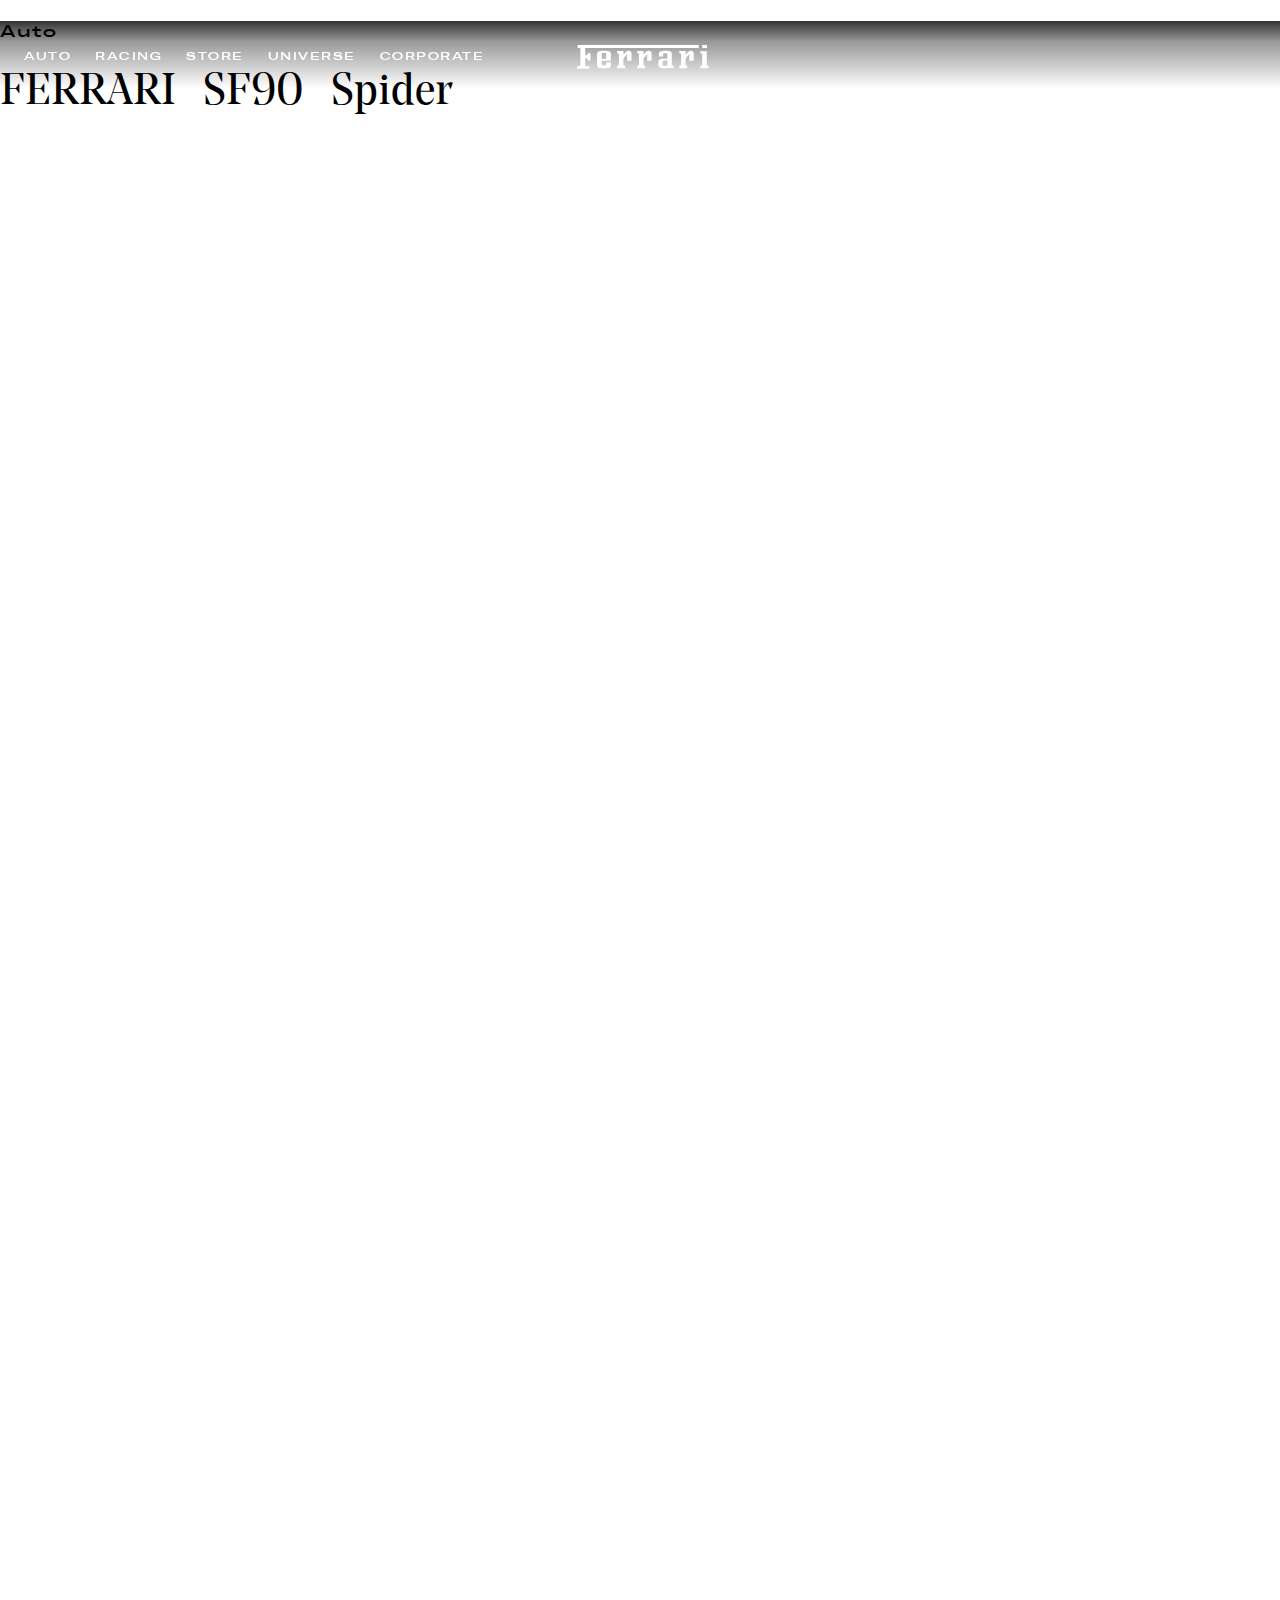
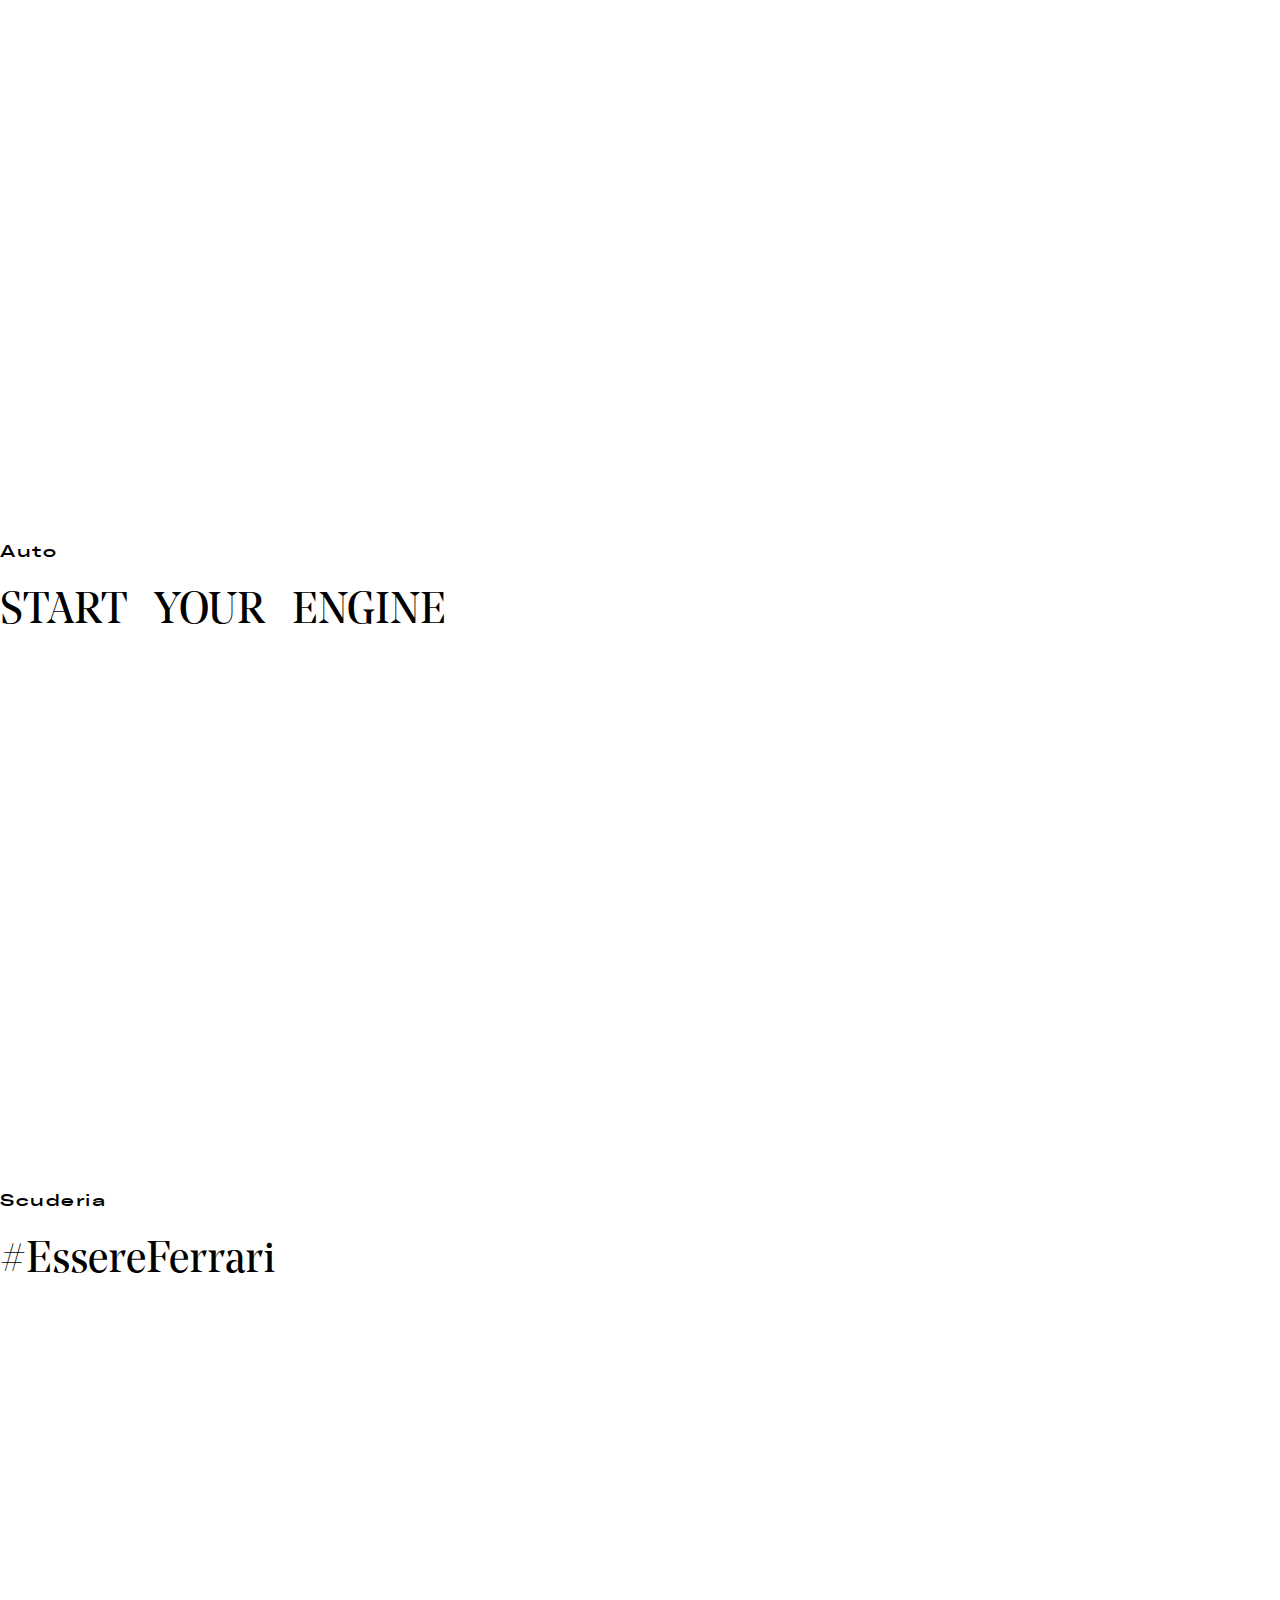
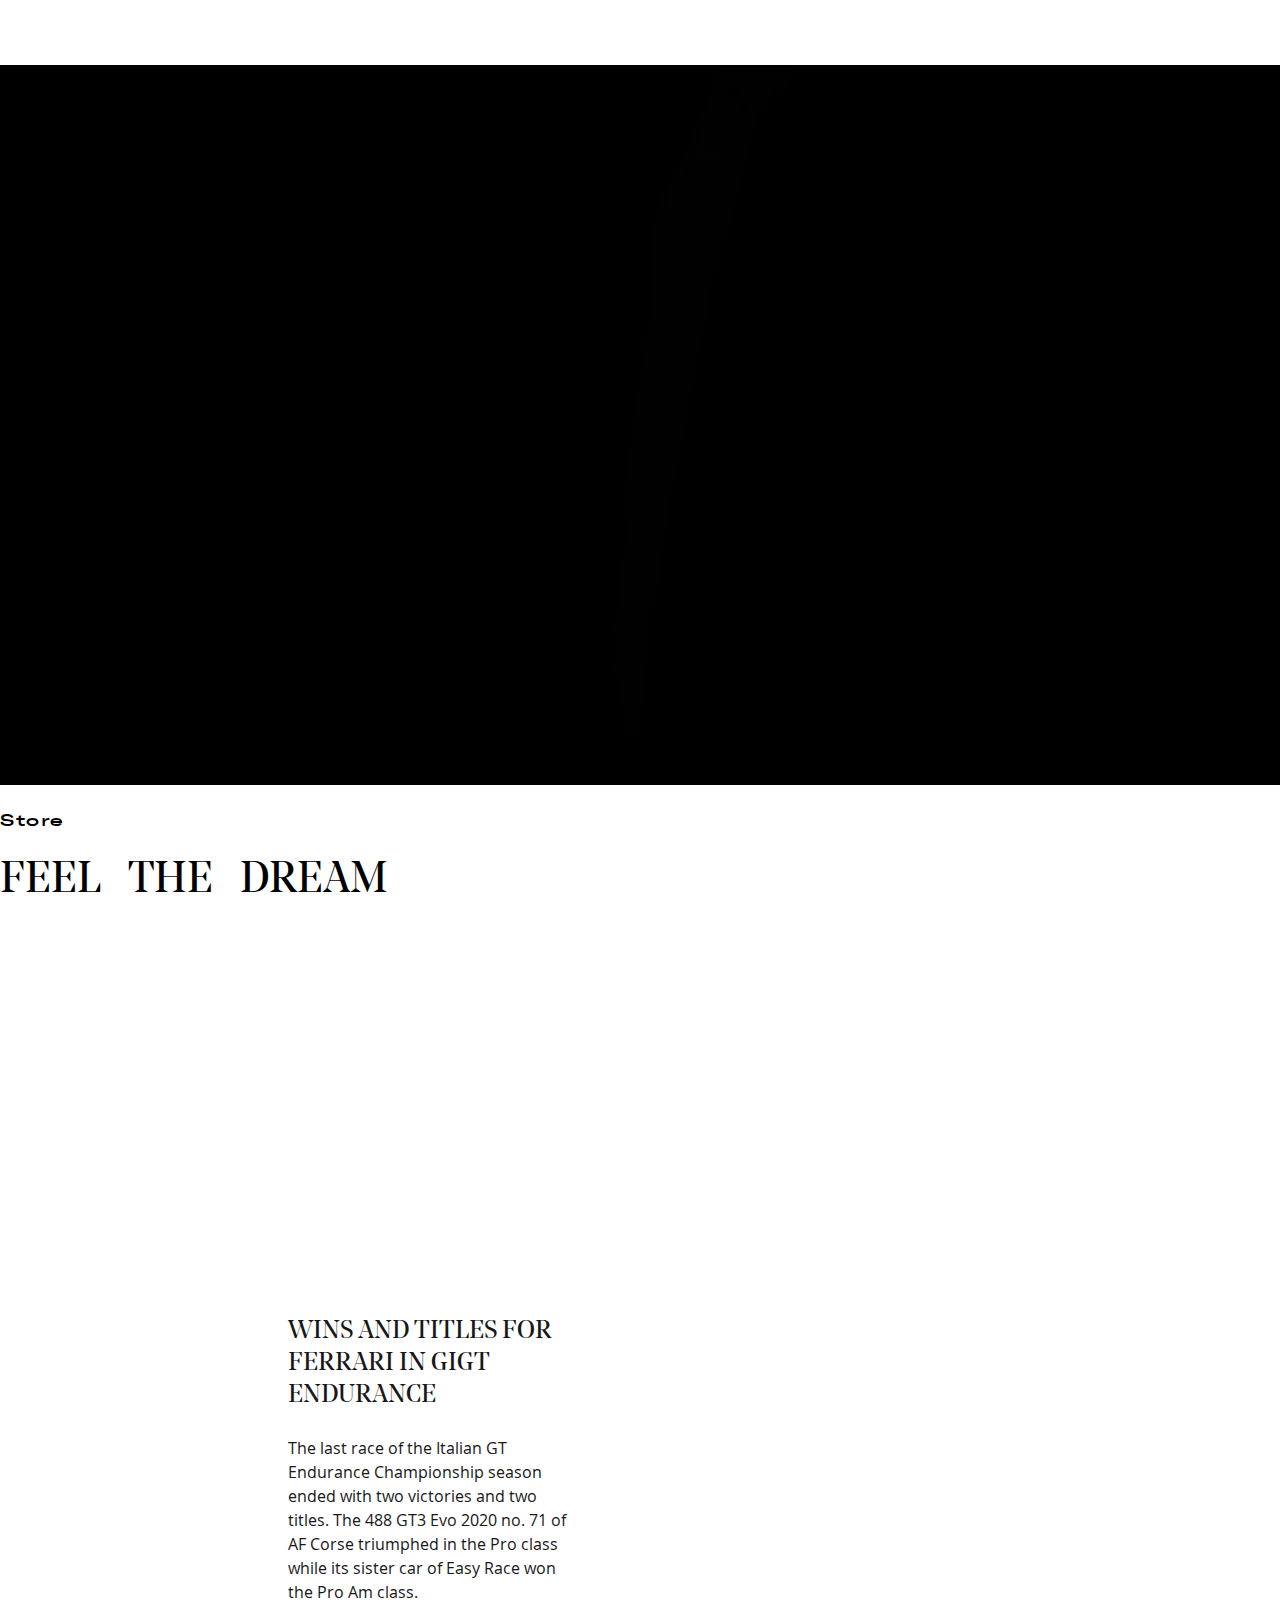
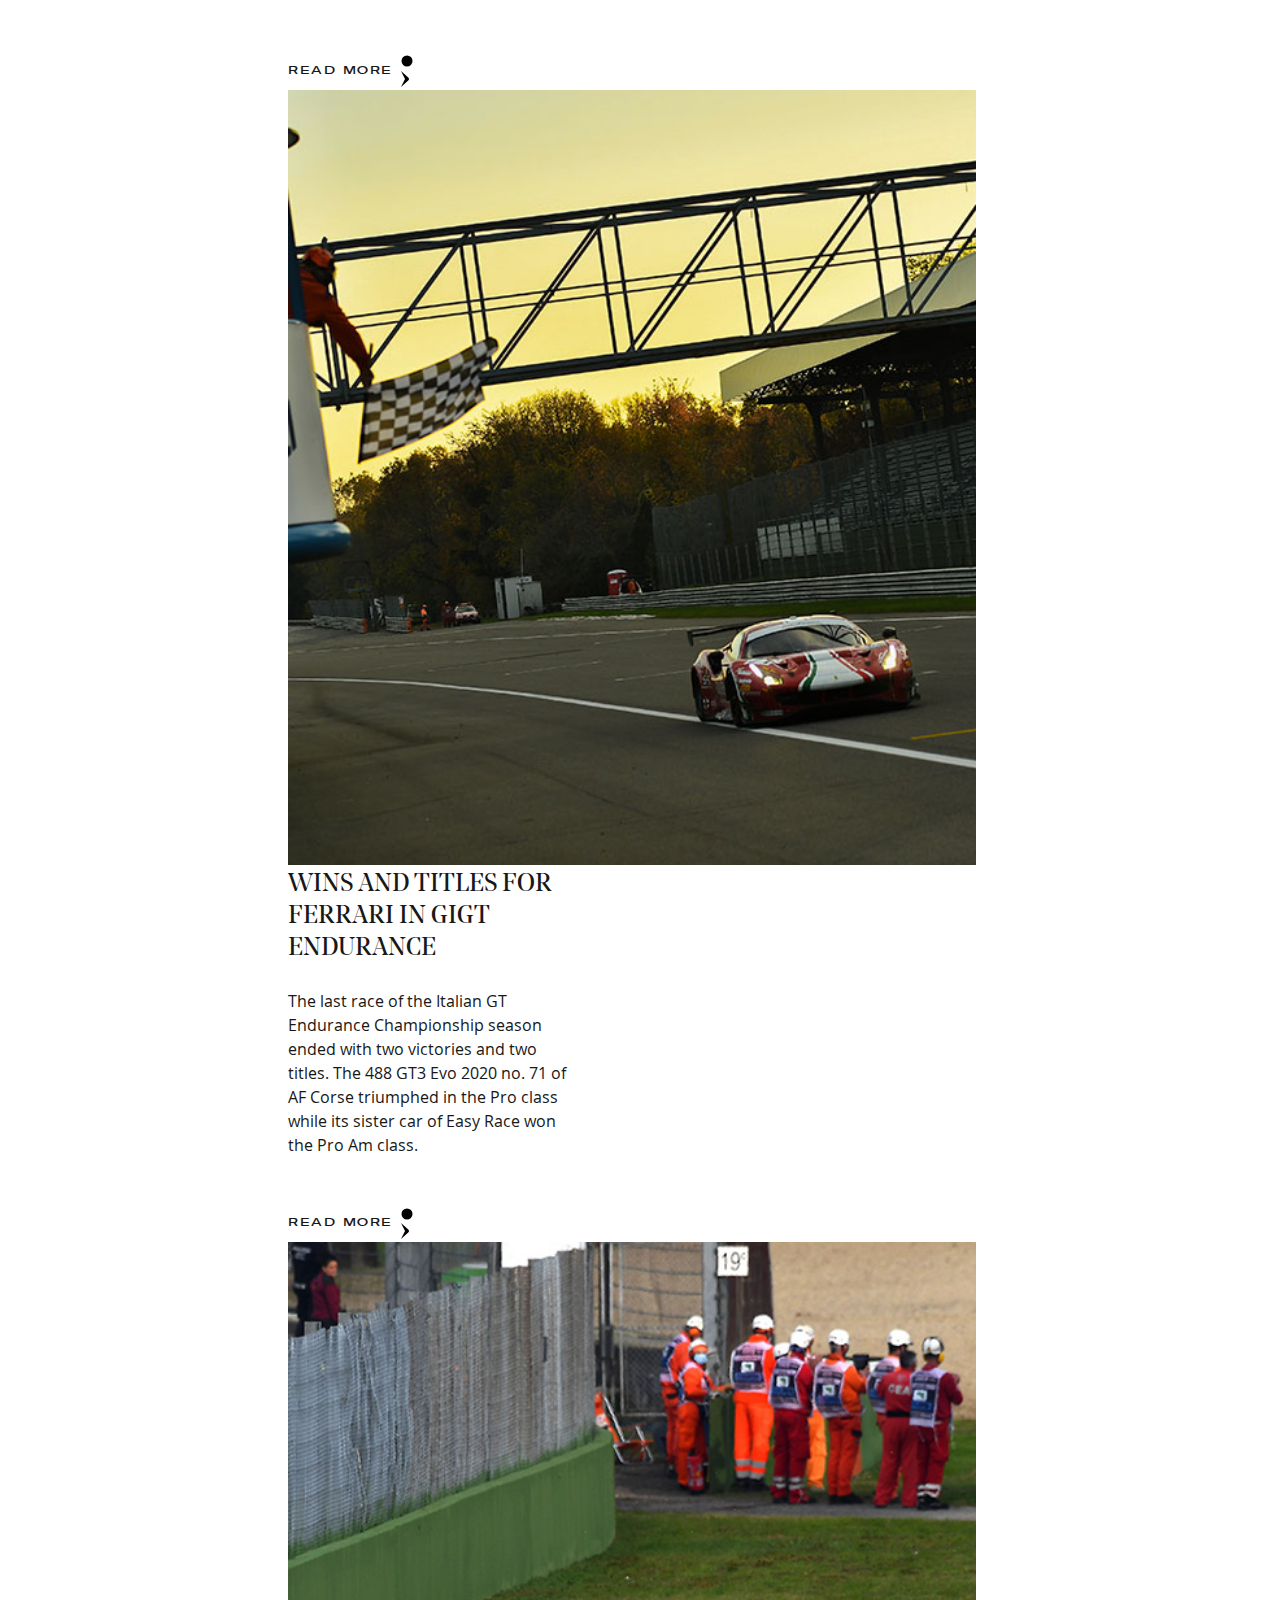
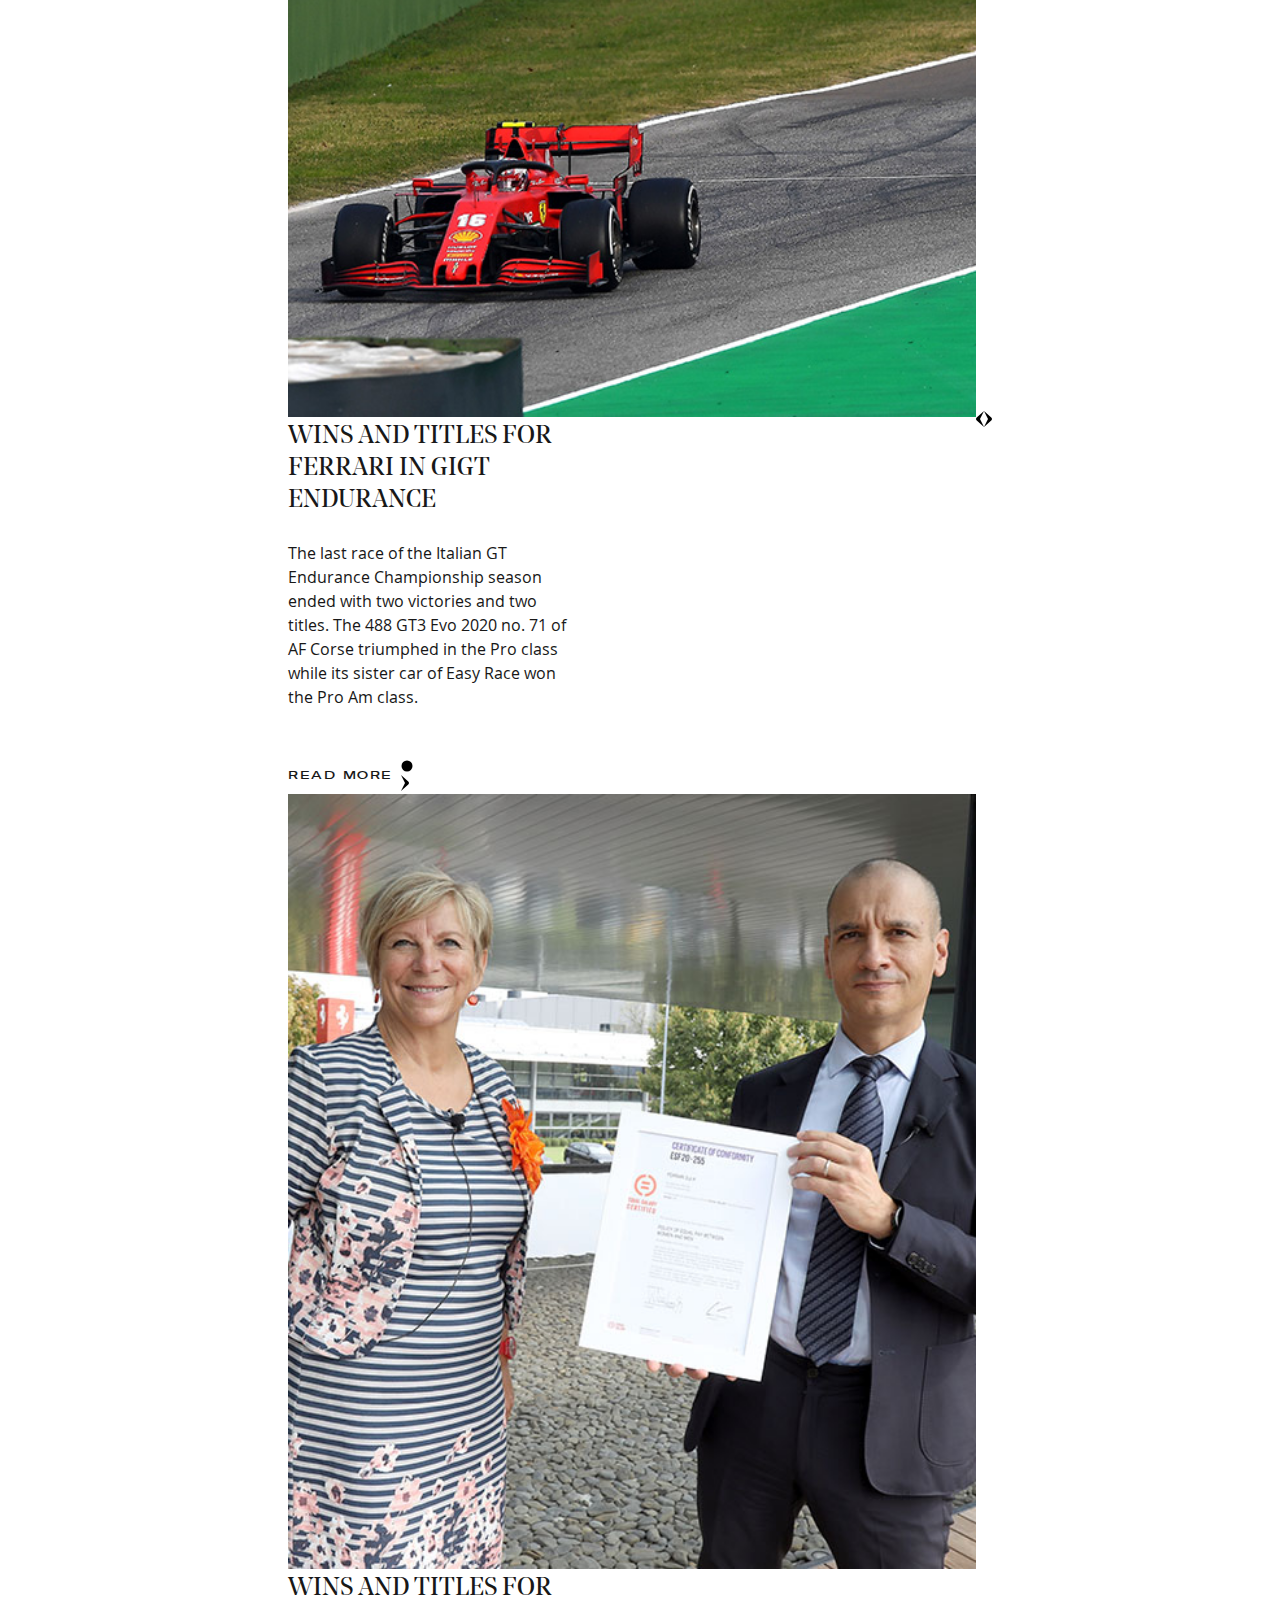
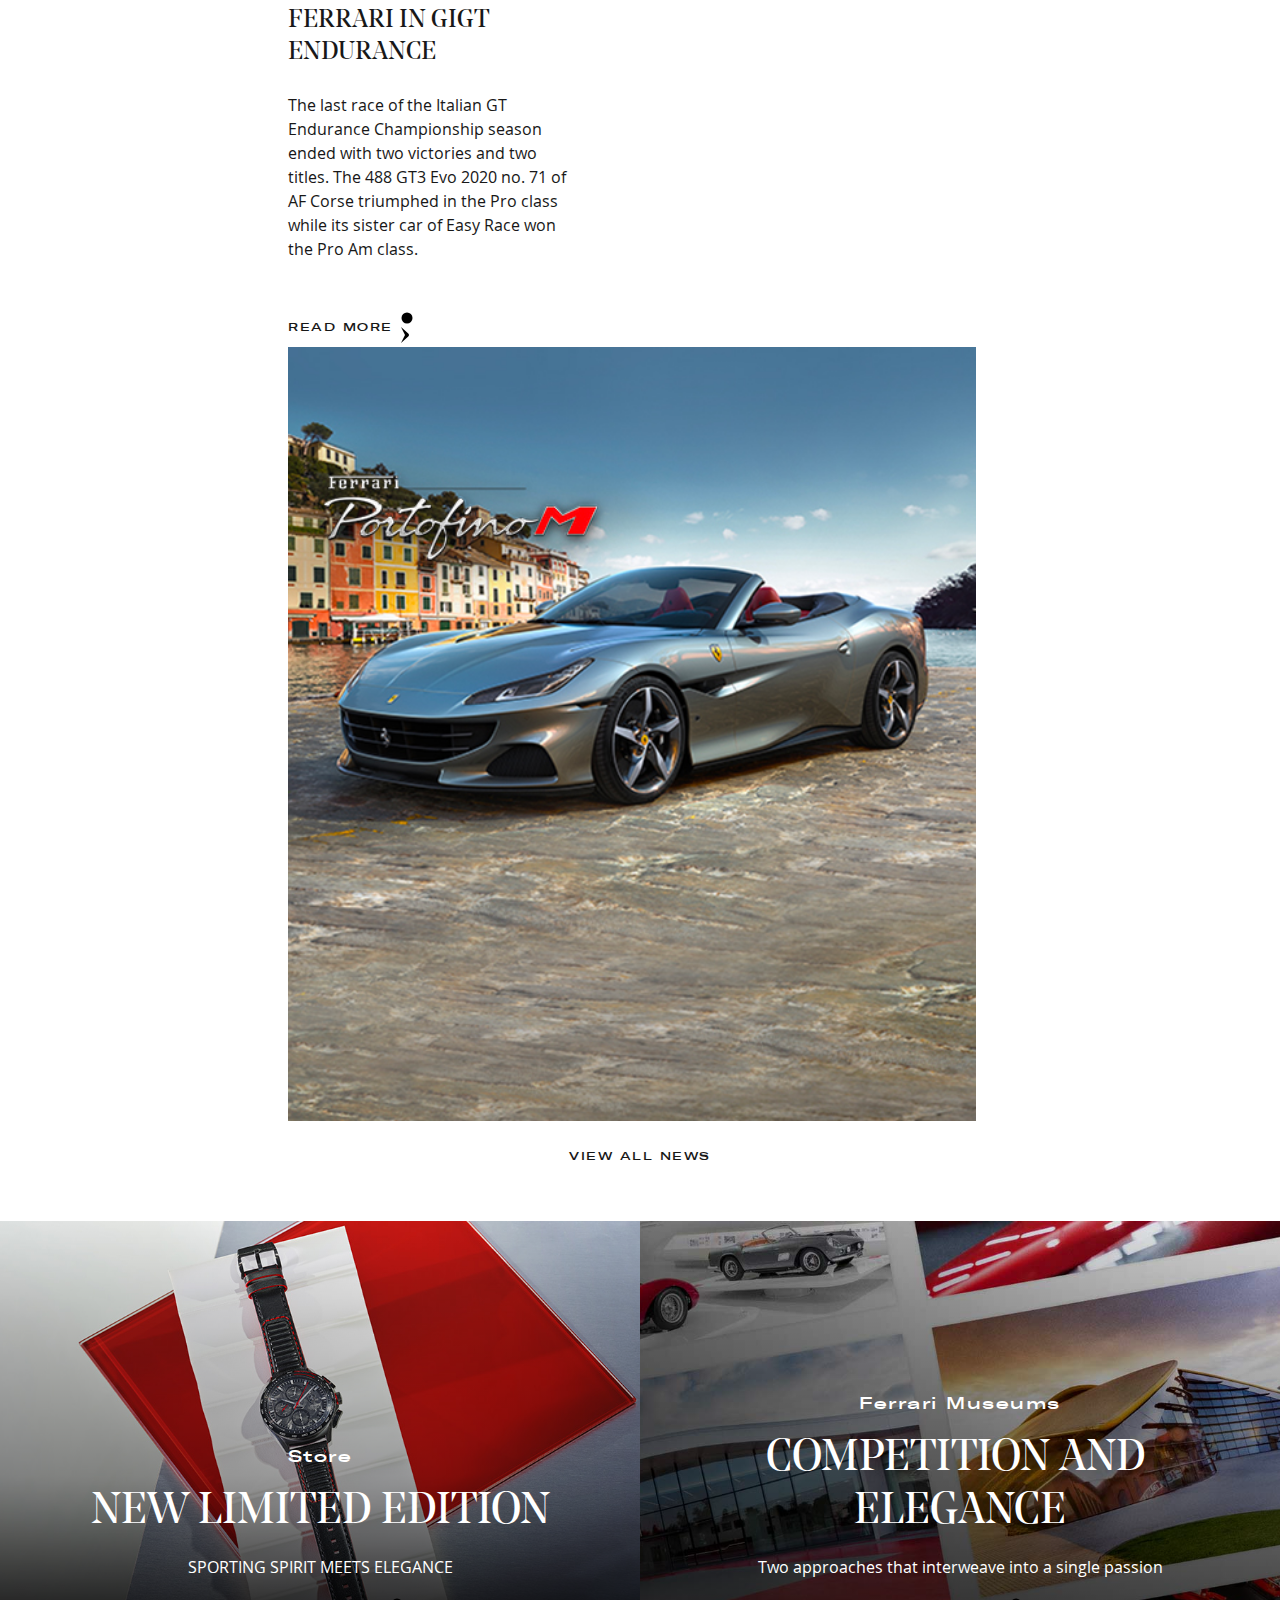
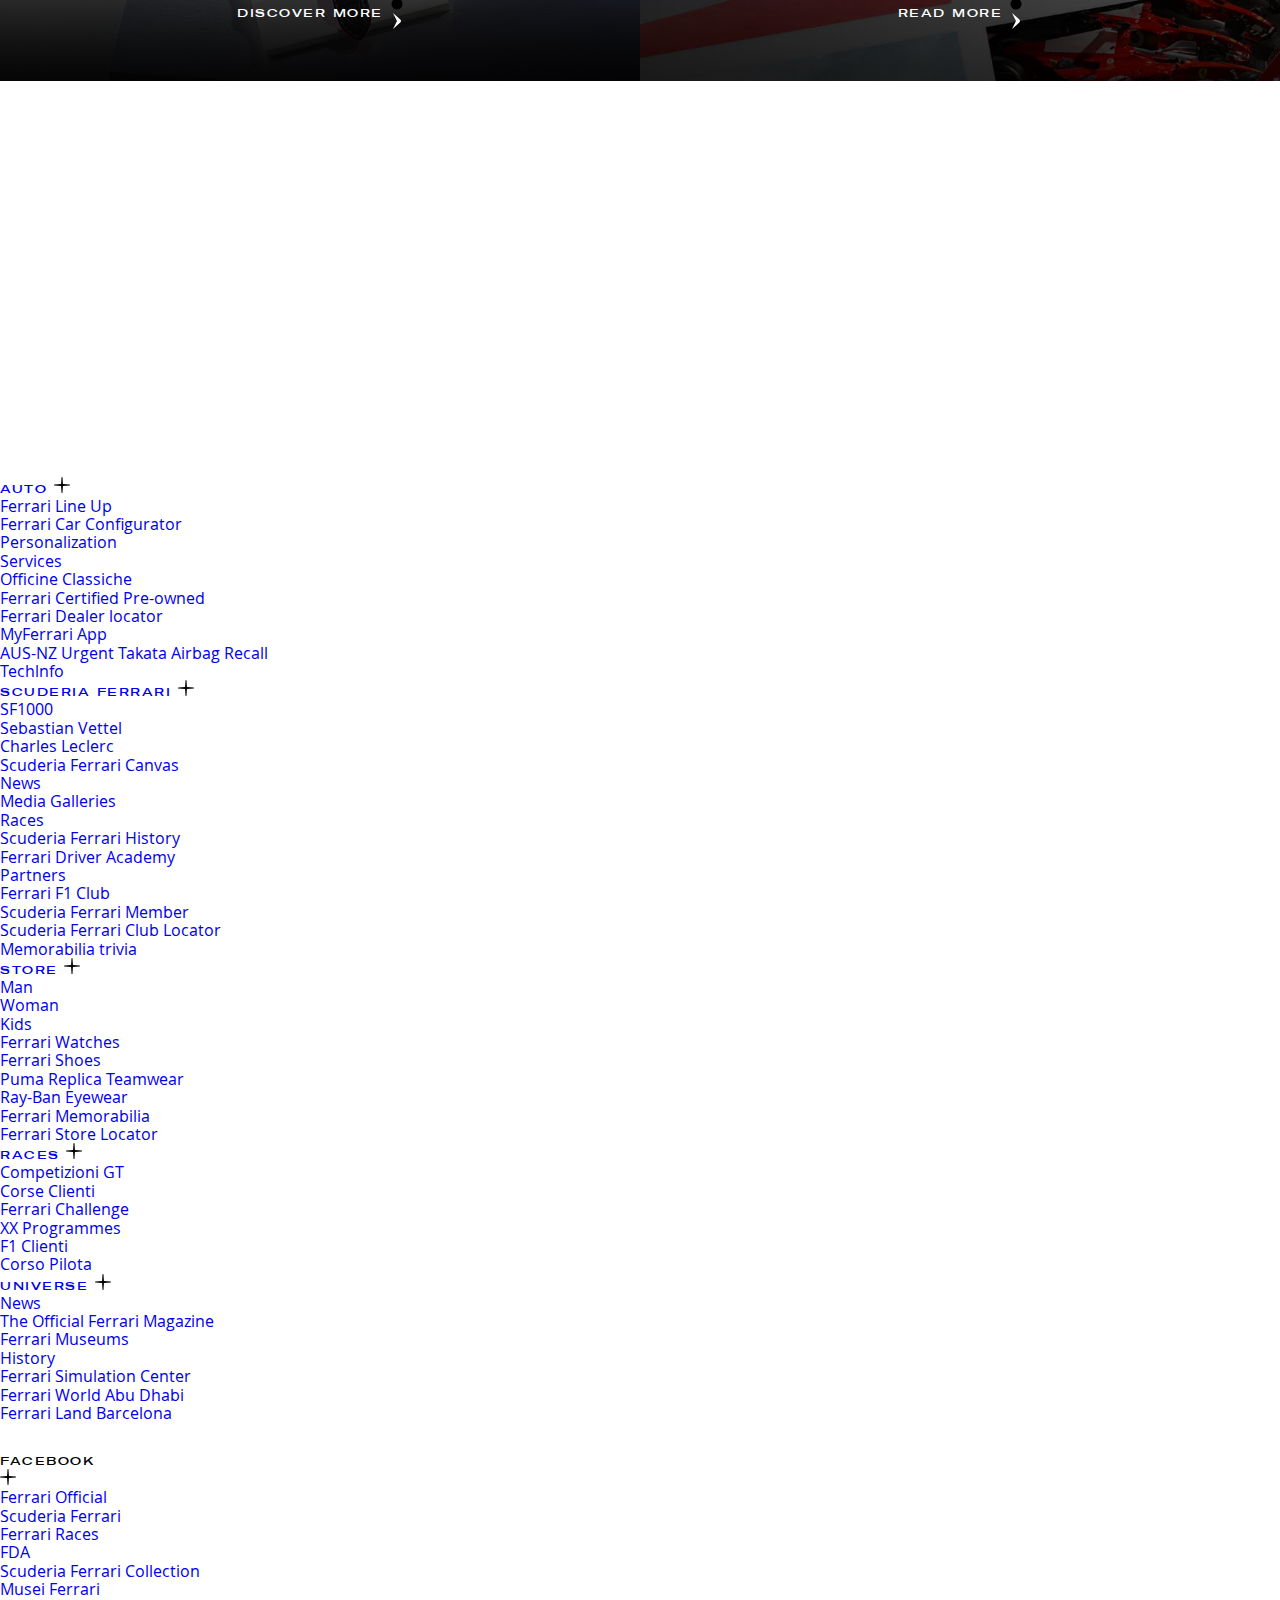
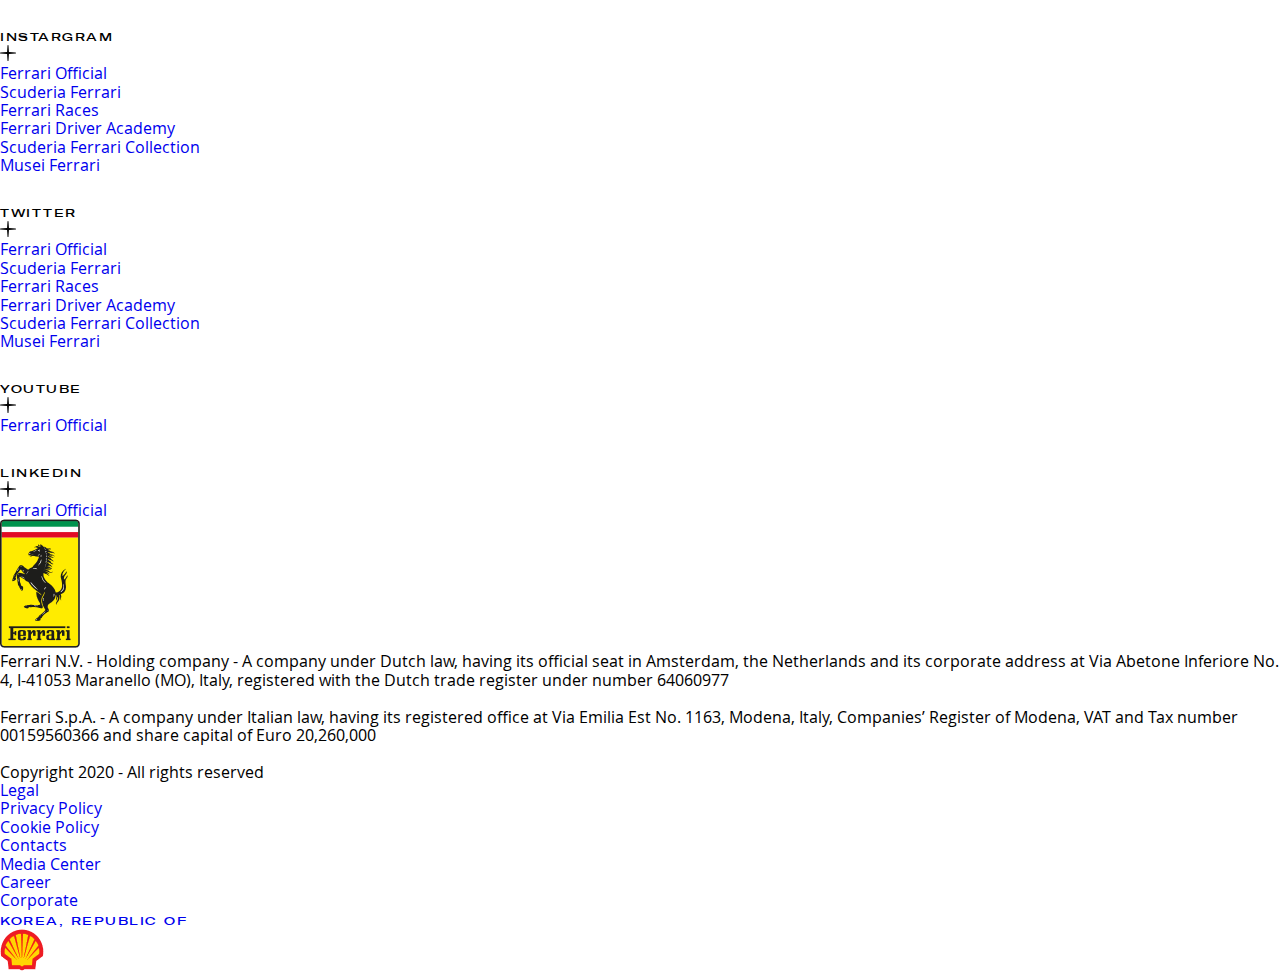
==== index.html @ 317e1a0a "Add files via upload" ====
<!DOCTYPE html>
<html lang="en">
<head>
    <meta charset="UTF-8">
    <meta name="viewport" content="width=device-width, initial-scale=1.0">
    <meta name="description" content="Ferrari - All the official contents of the Maranello based carmaker: all the cars in the range and the great historic cars, the official Ferrari dealers, the online store and the sports activities of a brand that has distinguished Italian excellence around the world since 1947">
    <meta name="keywords" content="Official Ferrari Sites, Ferrari Sites, Ferrari Portals, Ferrari Brand, Brand, Enzo Ferrari, cars, sports, Scuderia Ferrari, Formula 1, Maranello, Prancing Horse, Prancing Horse">
    <link rel="stylesheet" href="css/common.css">
    <link rel="stylesheet" href="css/index.css">
    <title>Official Ferrari website</title>
</head>
<body>

        <!-- first header -->
    <header id="header">

        <div id="header_wrap" class="header_wrap">
            <div class="header_conts">
                <ul>
                    <li class="header_item"> <button class="header_button">
                        AUTO
                    </button></li>
                    <li class="header_item">
                        <button class="header_button">RACING</button></li>
                    <li class="header_item"><button class="header_button">STORE</button></li>
                    <li class="header_item"><button class="header_button">UNIVERSE</button></li>
                    <li class="header_item"><button class="header_button">CORPORATE</button></li>
                    <li class="m_header_item"><button class="header_button">MENU</button></li>
                </ul> 
            </div>
            <h1 class="header_logo_wrap">
                <a href="#">
                    <svg xmlns="http://www.w3.org/2000/svg" fill = "white" height = " 24px" viewBox="0 0 138 25"><title>Ferrari</title><path d="M99.1 19.7v-10c0-3.1-1.7-3.7-6.5-3.7-5.2 0-7 .7-7 4.3v1.6H90v-1.3c0-1.8.1-2.1 2.4-2.1 1.9 0 2 .2 2 2.1v3.6h-4.6c-3.6 0-4.7 1.7-4.7 3.7h4.5v-.1c0-.9.6-1.7 1.5-1.7h3.4v4c0 1.4-.7 1.7-1.7 1.7H91c-1.1 0-1.5-.7-1.5-1.7v-2.2H85v2.5c0 2.1 1.6 3.8 4.1 3.8h11.8v-2.7h-1.8v-1.8zm36.6 1.9V6.4H129v2.5h1.9v12.7H129v2.6h8.5v-2.6h-1.8zM118.8 6c-2.5 0-4.1 3.1-5.2 4.4V6.3H107v2.5h1.8v12.7H107v2.7h8.2v-2.7h-1.7v-6.8c0-.6 3.9-5.5 3.9-5v6.8h4.6V8.9c0-1.8-1.1-2.9-3.2-2.9m-88.3 8.6h-4.7V9.8c0-.9.3-1.4 1.4-1.4h2c.8 0 1.3.4 1.3 1v5.2zm-2-8.6h-.7C22.4 6 21 7.2 21 10.3v10c0 3.4 2 4 6.9 4.1h.5c5.3-.1 6.9-.5 6.9-3.7v-2.6h-4.6v1.3c0 1.8-.3 1.9-2.5 1.9-2.6 0-2.5-.2-2.4-1.9v-3.1h9.6V9.6c0-2.5-1.9-3.6-6.9-3.6zM131 3.2h4.9V0H131v3.2zM.7 3.2h2.8v18.9H0v2.6h13v-2.6H8.6v-8.4h2.5v2.4h3V8.6h-3v2.2H8.6V3.2h118.6V0H.7v3.2zM53.8 6c-2.5 0-4.1 3.1-5.2 4.4V6.3H42v2.5h1.8v12.7H42v2.7h8.2v-2.7h-1.7v-6.8c0-.6 3.9-5.5 3.9-5v6.8H57V8.9C57 7.1 55.9 6 53.8 6m21 0c-2.5 0-4.1 3.1-5.2 4.4V6.3H63v2.5h1.8v12.7H63v2.7h8.2v-2.7h-1.7v-6.8c0-.6 3.9-5.5 3.9-5v6.8H78V8.9C78 7.1 76.9 6 74.8 6"></path></svg>

                </a>
                
            </h1>
            <div class="Header__endcol__jBBfXtuB">

            </div>
            
        </div>

    </header>

           <!-- second header -->
    <header id="header2">

        <div id="header2_wrap" class="header2_wrap">
            <div class="header2_conts">
                <ul>
                    <li class="header2_item"> <button class="header2_button">
                        AUTO
                    </button></li>
                    <li class="header2_item">
                        <button class="header2_button">RACING</button></li>
                    <li class="header2_item"><button class="header2_button">STORE</button></li>
                    <li class="header2_item"><button class="header2_button">UNIVERSE</button></li>
                    <li class="header2_item"><button class="header2_button">CORPORATE</button></li>
                    <li class="m_header2_item"><button class="header2_button">MENU</button></li>
                </ul> 
            </div>
            <h1 class="header2_logo_wrap">
                <a href="#">
                    <svg xmlns="http://www.w3.org/2000/svg" fill = "white" height = " 24px" viewBox="0 0 138 25"><title>Ferrari</title><path d="M99.1 19.7v-10c0-3.1-1.7-3.7-6.5-3.7-5.2 0-7 .7-7 4.3v1.6H90v-1.3c0-1.8.1-2.1 2.4-2.1 1.9 0 2 .2 2 2.1v3.6h-4.6c-3.6 0-4.7 1.7-4.7 3.7h4.5v-.1c0-.9.6-1.7 1.5-1.7h3.4v4c0 1.4-.7 1.7-1.7 1.7H91c-1.1 0-1.5-.7-1.5-1.7v-2.2H85v2.5c0 2.1 1.6 3.8 4.1 3.8h11.8v-2.7h-1.8v-1.8zm36.6 1.9V6.4H129v2.5h1.9v12.7H129v2.6h8.5v-2.6h-1.8zM118.8 6c-2.5 0-4.1 3.1-5.2 4.4V6.3H107v2.5h1.8v12.7H107v2.7h8.2v-2.7h-1.7v-6.8c0-.6 3.9-5.5 3.9-5v6.8h4.6V8.9c0-1.8-1.1-2.9-3.2-2.9m-88.3 8.6h-4.7V9.8c0-.9.3-1.4 1.4-1.4h2c.8 0 1.3.4 1.3 1v5.2zm-2-8.6h-.7C22.4 6 21 7.2 21 10.3v10c0 3.4 2 4 6.9 4.1h.5c5.3-.1 6.9-.5 6.9-3.7v-2.6h-4.6v1.3c0 1.8-.3 1.9-2.5 1.9-2.6 0-2.5-.2-2.4-1.9v-3.1h9.6V9.6c0-2.5-1.9-3.6-6.9-3.6zM131 3.2h4.9V0H131v3.2zM.7 3.2h2.8v18.9H0v2.6h13v-2.6H8.6v-8.4h2.5v2.4h3V8.6h-3v2.2H8.6V3.2h118.6V0H.7v3.2zM53.8 6c-2.5 0-4.1 3.1-5.2 4.4V6.3H42v2.5h1.8v12.7H42v2.7h8.2v-2.7h-1.7v-6.8c0-.6 3.9-5.5 3.9-5v6.8H57V8.9C57 7.1 55.9 6 53.8 6m21 0c-2.5 0-4.1 3.1-5.2 4.4V6.3H63v2.5h1.8v12.7H63v2.7h8.2v-2.7h-1.7v-6.8c0-.6 3.9-5.5 3.9-5v6.8H78V8.9C78 7.1 76.9 6 74.8 6"></path></svg>

                </a>
                
            </h1>
            <div class="Header2__endcol__jBBfXtuB">

            </div>
            
        </div>

    </header>


    <main>

        <section id="main">
            <div class="main_wrap">
                <div class="main_bg">
                    
                </div>
                <div class="main_conts main_animation">
                    <h4>Auto</h4>
                    <h2>
                        <span style="animation-delay: 0.1s;">FERRARI &nbsp;</span>
                        <span style="animation-delay:0.2s;">SF90 &nbsp;</span>
                        <span style="animation-delay:0.3s;">Spider</span>
                    </h2>

                    <div onmouseover="hover(0)" onmouseout="out(0)" class="subscribe_container main_animation_container">
                        <a href="#">
                          <span class="subscribe_text body_font_medium ">Discover more</span>
                          <span class="red_wheel_button">
                            <span class="icon_border_gray">
                              <span class="icon_over_circle">
                                <svg viewBox="0 0 24 24"><circle cx="12" cy="12" r="11" stroke="1" fill="white" ></circle></svg>
                              </span>
                              <svg viewBox="0 0 8 16" class="icon" width="8" height="16" fill="white" xmlns="http://www.w3.org/2000/svg" style="height: 16px; width: 8px;">
                                <path d="M7.268 9.547L0 16l4-8-4-8 7.268 6.453C7.715 6.82 8 7.377 8 8c0 .623-.285 1.18-.732 1.547z"></path>
                              </svg>  
                            </span>
                          </span>
                        </a>
                    </div>

                </div>
            </div>


        </section>

        <section id="main_banner">
            <div class="main_banner_container">
                <div class="swipper_wrap">
                                <span onclick="toggleAnimation(0)" class="bullet">
                                    <svg class="swipper_white" width="24" height="24">
                                        <circle cx="12" cy="12" r="11" stroke="white" stroke-width="1" fill="none" style="stroke-dashoffset: 64px;"></circle>
                                        
                                    </svg>
                                    <svg class="swipper_red"  viewBox="0 0 24 24"><circle cx="12" cy="12" r="11" fill="none" stroke="#da291c" stroke-width="1"></circle></svg>
                                </span>
                                <span onclick="toggleAnimation(1)" class="bullet">
                                    <svg class="swipper_white"  width="24" height="24">
                                        <circle cx="12" cy="12" r="11" stroke="white" stroke-width="1" fill="none" style="stroke-dashoffset: 64px;"></circle>
                                        
                                    </svg>
                                    <svg class="swipper_red"  viewBox="0 0 24 24"><circle cx="12" cy="12" r="11" fill="none" stroke="#da291c" stroke-width="1"></circle></svg>
                                </span>
                                <span onclick="toggleAnimation(2)" class="bullet">
                                    <svg class="swipper_white"  width="24" height="24">
                                        <circle cx="12" cy="12" r="11" stroke="white" stroke-width="1" fill="none" style="stroke-dashoffset: 64px;"></circle>
                                        
                                    </svg>
                                    <svg class="swipper_red"  viewBox="0 0 24 24"><circle cx="12" cy="12" r="11" fill="none" stroke="#da291c" stroke-width="1"></circle></svg>
                                </span>
                            </div>
            </div>
            
            <!-- first theme -->
            <div class="Theme_warp" style="left: 0;">
                <div class="cover_theme_wrap"> 
                    <video class="landing_video " autoplay muted>
                            <source src="video/landing1.mp4" type="video/mp4">
                                '당신의 브라우저는 비디오 화일 재생을 지원하지 않습니다.'   
                    </video>

                </div>

                <div class="main_conts">
                    <h4>Auto</h4> 
                    <h2>
                        <span style="animation-delay: 0.1s;">START &nbsp;</span>
                        <span style="animation-delay: 0.2s;">YOUR &nbsp;</span>
                        <span style="animation-delay: 0.3s;">ENGINE</span>
                    </h2>

                    <div onmouseover="hover(1)" onmouseout="out(1)" class="subscribe_container">
                        <a href="#">
                          <span class="subscribe_text body_font_medium ">Discover the Ferrari Line Up</span>
                          <span class="red_wheel_button">
                            <span class="icon_border_gray">
                              <span class="icon_over_circle">
                                <svg viewBox="0 0 24 24"><circle cx="12" cy="12" r="11" stroke="1" fill="white" ></circle></svg>
                              </span>
                              <svg viewBox="0 0 8 16" class="icon" width="8" height="16" fill="white" xmlns="http://www.w3.org/2000/svg" style="height: 16px; width: 8px;">
                                <path d="M7.268 9.547L0 16l4-8-4-8 7.268 6.453C7.715 6.82 8 7.377 8 8c0 .623-.285 1.18-.732 1.547z"></path>
                              </svg>  
                            </span>
                          </span>
                        </a>
                    </div>
                </div>
                

            </div>

            <!-- second theme -->
            <div class="Theme_warp" style="left: 100%;">
                <div class="cover_theme_wrap"> 
                    <video class="landing_video" autoplay muted>
                            <source src="video/landing2.mp4" type="video/mp4">
                                '당신의 브라우저는 비디오 화일 재생을 지원하지 않습니다.'   
                    </video>

                </div>

                <div class="main_conts">
                    <h4>Scuderia</h4> 
                    <h2>
                        <span style="animation-delay: 0.1s;">#EssereFerrari</span>
                    </h2>

                    <div  onmouseover="hover(2)" onmouseout="out(2)" class="subscribe_container"  >
                        <a href="#">
                          <span class="subscribe_text body_font_medium ">Discover the Ferrari Line Up</span>
                          <span class="red_wheel_button">
                            <span class="icon_border_gray">
                              <span class="icon_over_circle">
                                <svg viewBox="0 0 24 24"><circle cx="12" cy="12" r="11" stroke="1" fill="white" ></circle></svg>
                              </span>
                              <svg viewBox="0 0 8 16" class="icon" width="8" height="16" fill="white" xmlns="http://www.w3.org/2000/svg" style="height: 16px; width: 8px;">
                                <path d="M7.268 9.547L0 16l4-8-4-8 7.268 6.453C7.715 6.82 8 7.377 8 8c0 .623-.285 1.18-.732 1.547z"></path>
                              </svg>  
                            </span>
                          </span>
                        </a>
                    </div>
                </div>

            </div>

            <!-- third theme -->
            <div class="Theme_warp" style="left: 100%;">
                <div class="cover_theme_wrap"> 
                    <video class="landing_video" autoplay muted>
                            <source src="video/landing3.mp4" type="video/mp4">
                                '당신의 브라우저는 비디오 화일 재생을 지원하지 않습니다.'   
                    </video>

                </div>

                <div class="main_conts">
                    <h4>Store</h4> 
                    <h2>
                        <span style="animation-delay: 0.1s;">FEEL &nbsp;</span>
                        <span style="animation-delay: 0.2s;">THE &nbsp;</span>
                        <span style="animation-delay: 0.3s;">DREAM</span>
                    </h2>

                    <div onmouseover="hover(3)" onmouseout="out(3)" class="subscribe_container">
                        <a href="#">
                          <span class="subscribe_text body_font_medium ">Discover more</span>
                          <span class="red_wheel_button">
                            <span class="icon_border_gray">
                              <span class="icon_over_circle">
                                <svg  viewBox="0 0 24 24"><circle cx="12" cy="12" r="11" stroke="1"  ></circle></svg>
                              </span>
                              <svg viewBox="0 0 8 16" class="icon" width="8" height="16" fill="white" xmlns="http://www.w3.org/2000/svg" style="height: 16px; width: 8px;">
                                <path d="M7.268 9.547L0 16l4-8-4-8 7.268 6.453C7.715 6.82 8 7.377 8 8c0 .623-.285 1.18-.732 1.547z"></path>
                              </svg>  
                            </span>
                          </span>
                        </a>
                    </div>
                </div>

            </div>

        </section>




































        <section id="section3_slide_contents">
            <div class="news_slide_container">
              
              <div id="news_slide_wrap">
                <div class="news_contents_wrap">
                  <div class="news_flex_wrap">
                    <div class="news_text_wrap">
                      <h2 class="news_title">
                        <span>Wins</span>
                        <span>and</span>
                        <span>titles</span>
                        <span>for</span>
                        <span>ferrari</span>
                        <span>in</span>
                        <span>gigt</span>
                        <span>endurance</span>
                      </h2>
                      <div class="news_contents">The last race of the Italian GT Endurance Championship season ended with two victories and two titles. The 488 GT3 Evo 2020 no. 71 of AF Corse triumphed in the Pro class while its sister car of Easy Race won the Pro Am class.</div>
                      <div class="read_more_wrap">
                        <a href="#">
                          <span class="body_font_medium margin_right_8">Read more</span>
                          <span class="red_wheel_button">
                            <span class="icon_border_gray">
                              <span class="icon_over_circle">
                                <svg viewBox="0 0 24 24"><circle cx="12" cy="12" r="11" stroke="1" ></circle></svg>
                              </span>
                              <svg viewBox="0 0 8 16" class="icon" width="8" height="16" xmlns="http://www.w3.org/2000/svg" style="height: 16px; width: 8px;">
                                <path d="M7.268 9.547L0 16l4-8-4-8 7.268 6.453C7.715 6.82 8 7.377 8 8c0 .623-.285 1.18-.732 1.547z"></path>
                              </svg>  
                            </span>
                          </span>
                        </a>
                      </div>
                    </div>
                    <picture class="news_img">
                      <source media="(max-width: 399px)" srcset="../img/section3_1_375.jpg">
                      <img src="img/section3_1_530.jpg" class="imgOpacity">
                    </picture>
                  </div>
                </div>
                <div class="news_contents_wrap">
                  <div class="news_flex_wrap">
                    <div class="news_text_wrap">
                      <h2 class="news_title">
                        <span>Wins</span>
                        <span>and</span>
                        <span>titles</span>
                        <span>for</span>
                        <span>ferrari</span>
                        <span>in</span>
                        <span>gigt</span>
                        <span>endurance</span>
                      </h2>
                      <div class="news_contents">The last race of the Italian GT Endurance Championship season ended with two victories and two titles. The 488 GT3 Evo 2020 no. 71 of AF Corse triumphed in the Pro class while its sister car of Easy Race won the Pro Am class.</div>
                      <div class="read_more_wrap">
                        <a href="#">
                          <span class="body_font_medium margin_right_8">Read more</span>
                          <span class="red_wheel_button">
                            <span class="icon_border_gray">
                              <span class="icon_over_circle">
                                <svg viewBox="0 0 24 24"><circle cx="12" cy="12" r="11" stroke="1" ></circle></svg>
                              </span>
                              <svg viewBox="0 0 8 16" class="icon" width="8" height="16" xmlns="http://www.w3.org/2000/svg" style="height: 16px; width: 8px;">
                                <path d="M7.268 9.547L0 16l4-8-4-8 7.268 6.453C7.715 6.82 8 7.377 8 8c0 .623-.285 1.18-.732 1.547z"></path>
                              </svg>  
                            </span>
                          </span>
                        </a>
                      </div>
                    </div>
                    <picture class="news_img">
                      <source media="(max-width: 399px)" srcset="../img/section3_1_375.jpg">
                      <img src="img/section3_2_530.jpg" class="imgOpacity">
                    </picture>
                  </div>
                </div>
                <div class="news_contents_wrap">
                  <div class="news_flex_wrap">
                    <div class="news_text_wrap">
                      <h2 class="news_title">
                        <span>Wins</span>
                        <span>and</span>
                        <span>titles</span>
                        <span>for</span>
                        <span>ferrari</span>
                        <span>in</span>
                        <span>gigt</span>
                        <span>endurance</span>
                      </h2>
                      <div class="news_contents">The last race of the Italian GT Endurance Championship season ended with two victories and two titles. The 488 GT3 Evo 2020 no. 71 of AF Corse triumphed in the Pro class while its sister car of Easy Race won the Pro Am class.</div>
                      <div class="read_more_wrap">
                        <a href="#">
                          <span class="body_font_medium margin_right_8">Read more</span>
                          <span class="red_wheel_button">
                            <span class="icon_border_gray">
                              <span class="icon_over_circle">
                                <svg viewBox="0 0 24 24"><circle cx="12" cy="12" r="11" stroke="1" ></circle></svg>
                              </span>
                              <svg viewBox="0 0 8 16" class="icon" width="8" height="16" xmlns="http://www.w3.org/2000/svg" style="height: 16px; width: 8px;">
                                <path d="M7.268 9.547L0 16l4-8-4-8 7.268 6.453C7.715 6.82 8 7.377 8 8c0 .623-.285 1.18-.732 1.547z"></path>
                              </svg>  
                            </span>
                          </span>
                        </a>
                      </div>
                    </div>
                    <picture class="news_img">
                      <source media="(max-width: 399px)" srcset="../img/section3_1_375.jpg">
                      <img src="img/section3_3_530.jpg" class="imgOpacity">
                    </picture>
                  </div>
                </div>
                <div class="news_contents_wrap">
                  <div class="news_flex_wrap">
                    <div class="news_text_wrap">
                      <h2 class="news_title">
                        <span>Wins</span>
                        <span>and</span>
                        <span>titles</span>
                        <span>for</span>
                        <span>ferrari</span>
                        <span>in</span>
                        <span>gigt</span>
                        <span>endurance</span>
                      </h2>
                      <div class="news_contents">The last race of the Italian GT Endurance Championship season ended with two victories and two titles. The 488 GT3 Evo 2020 no. 71 of AF Corse triumphed in the Pro class while its sister car of Easy Race won the Pro Am class.</div>
                      <div class="read_more_wrap">
                        <a href="#">
                          <span class="body_font_medium margin_right_8">Read more</span>
                          <span class="red_wheel_button">
                            <span class="icon_border_gray">
                              <span class="icon_over_circle">
                                <svg viewBox="0 0 24 24"><circle cx="12" cy="12" r="11" stroke="1" ></circle></svg>
                              </span>
                              <svg viewBox="0 0 8 16" class="icon" width="8" height="16" xmlns="http://www.w3.org/2000/svg" style="height: 16px; width: 8px;">
                                <path d="M7.268 9.547L0 16l4-8-4-8 7.268 6.453C7.715 6.82 8 7.377 8 8c0 .623-.285 1.18-.732 1.547z"></path>
                              </svg>  
                            </span>
                          </span>
                        </a>
                      </div>
                    </div>
                    <picture class="news_img">
                      <source media="(max-width: 399px)" srcset="../img/section3_1_375.jpg">
                      <img src="img/section3_4_530.jpg" class="imgOpacity">
                    </picture>
                  </div>
                </div>
              </div>
        
              <div id="news_button_prev" onclick="newsPrev()">
                <svg width="8" height="16" xmlns="http://www.w3.org/2000/svg"><path d="M.732 9.547L8 16 4 8l4-8L.732 6.453A1.996 1.996 0 0 0 0 8c0 .623.285 1.18.732 1.547z"></path></svg>
              </div>
              <div id="news_button_next" onclick="newsNext()">
                <svg width="8" height="16" viewBox="0 0 8 16" xmlns="http://www.w3.org/2000/svg"><path d="M7.268 9.547L0 16l4-8-4-8 7.268 6.453C7.715 6.82 8 7.377 8 8c0 .623-.285 1.18-.732 1.547z"></path></svg>
              </div>
            </div>
            <div class="view_all_news">
              <div>
                
              </div>
              <div class="body_font_medium">view all news</div>
            </div>
          </section>
        
        
          <section id="section4_double_content">
            <div class="double_content_wrap">
              <div class="single_content_wrap">
                <a href="#">
                  <div class="single_text_wrap">
                    <h5>Store</h5>
                    <h3>
                      <span>NEW&nbsp;</span>
                      <span>LIMITED&nbsp;</span>
                      <span>EDITION</span>
                    </h3>
                    <div class="single_content_text">SPORTING SPIRIT MEETS ELEGANCE</div>
                    <div class="content_more_wrap">
                      <span class="body_font_medium margin_right_8">Discover more</span>
        
                      <span class="red_wheel_button">
                        <span class="icon_border_gray">
                          <span class="icon_over_circle">
                            <svg viewBox="0 0 24 24"><circle cx="12" cy="12" r="11" stroke="1" ></circle></svg>
                          </span>
                          <svg viewBox="0 0 8 16" class="icon" width="8" height="16" xmlns="http://www.w3.org/2000/svg" style="height: 16px; width: 8px;" fill="#fff">
                            <path d="M7.268 9.547L0 16l4-8-4-8 7.268 6.453C7.715 6.82 8 7.377 8 8c0 .623-.285 1.18-.732 1.547z"></path>
                          </svg>  
                        </span>
                      </span>
        
                    </div>
                  </div>
                  <picture class="content_store_img">
                    <source media="(max-width: 600px)" srcset="img/section4_1_375.jpg">
                    <img src="img/section4_1_960.jpg">
                  </picture>
                </a>
              </div>
              <div class="single_content_wrap">
                <a href="#">
                  <div class="single_text_wrap">
                    <h5>Ferrari Museums</h5>
                    <h3>
                      <span>Competition&nbsp;</span>
                      <span>and&nbsp;</span>
                      <span>elegance</span>
                    </h3>
                    <div class="single_content_text">Two approaches that interweave into a single passion</div>
                    <div class="content_more_wrap">
                      <span class="body_font_medium margin_right_8">READ MORE</span>
                      <span class="red_wheel_button">
                        <span class="icon_border_gray">
                          <span class="icon_over_circle">
                            <svg viewBox="0 0 24 24"><circle cx="12" cy="12" r="11" stroke="1" ></circle></svg>
                          </span>
                          <svg viewBox="0 0 8 16" class="icon" width="8" height="16" xmlns="http://www.w3.org/2000/svg" style="height: 16px; width: 8px;" fill="#fff">
                            <path d="M7.268 9.547L0 16l4-8-4-8 7.268 6.453C7.715 6.82 8 7.377 8 8c0 .623-.285 1.18-.732 1.547z"></path>
                          </svg>  
                        </span>
                      </span>
                    </div>
                  </div>
                  <picture class="content_store_img">
                    <source media="(max-width: 600px)" srcset="img/section4_2_375.jpg">
                    <img src="img/section4_2_960.jpg">
                  </picture>
                </a>
              </div>
              
            </div>
          </section>
        
        </main>
        
        
        <footer id="footer">
          <div id="footer_subscribe">
            <div class="subscribe_container">
                <a href="#">
                  <span class="subscribe_text body_font_medium margin_right_8">SUBSCRIBE TO THE FERRARI NEWSLETTERS</span>
                  <span class="red_wheel_button">
                    <span class="icon_border_gray">
                      <span class="icon_over_circle">
                        <svg viewBox="0 0 24 24"><circle cx="12" cy="12" r="11" stroke="1" ></circle></svg>
                      </span>
                      <svg viewBox="0 0 8 16" class="icon" width="8" height="16" xmlns="http://www.w3.org/2000/svg" style="height: 16px; width: 8px;" fill="#fff">
                        <path d="M7.268 9.547L0 16l4-8-4-8 7.268 6.453C7.715 6.82 8 7.377 8 8c0 .623-.285 1.18-.732 1.547z"></path>
                      </svg>  
                    </span>
                  </span>
                </a>
            </div>
          </div>
        
          <div id="footer_content">
            <div class="footer_content_container">
              <div class="footer_nav_section">
                <div class="footer_nav_title body_font_medium">
                  <a href="#">AUTO</a>
                  <i class="footer_nav_title_m_icon">
                    <svg width="16" height="16" viewBox="0 0 16 16" xmlns="http://www.w3.org/2000/svg"><path d="M7.063 8.938L.5 8.5a.5.5 0 0 1 0-1l6.563-.438L7.5.5a.5.5 0 0 1 1 0l.438 6.563L15.5 7.5a.5.5 0 0 1 0 1l-6.563.438L8.5 15.5a.5.5 0 0 1-1 0l-.438-6.563z"></path></svg>
                  </i>
                </div>
                <div class="footer_nav_column">
                  <ul class="footer_nav_ul">
                    <li><a href="#">Ferrari Line Up</a></li>
                    <li><a href="#">Ferrari Car Configurator</a></li>
                    <li><a href="#">Personalization</a></li>
                    <li><a href="#">Services</a></li>
                    <li><a href="#">Officine Classiche</a></li>
                    <li><a href="#">Ferrari Certified Pre-owned</a></li>
                    <li><a href="#">Ferrari Dealer locator</a></li>
                    <li><a href="#">MyFerrari App</a></li>
                    <li><a href="#">AUS-NZ Urgent Takata Airbag Recall</a></li>
                    <li><a href="#">Techlnfo</a></li>
                  </ul>
                </div>
              </div>
              <div class="footer_nav_section">
                <div class="footer_nav_title body_font_medium">
                  <a href="#">SCUDERIA FERRARI</a>
                  <i class="footer_nav_title_m_icon">
                    <svg width="16" height="16" viewBox="0 0 16 16" xmlns="http://www.w3.org/2000/svg"><path d="M7.063 8.938L.5 8.5a.5.5 0 0 1 0-1l6.563-.438L7.5.5a.5.5 0 0 1 1 0l.438 6.563L15.5 7.5a.5.5 0 0 1 0 1l-6.563.438L8.5 15.5a.5.5 0 0 1-1 0l-.438-6.563z"></path></svg>
                  </i>
                </div>
                <div class="footer_nav_column" name="nav">
                  <ul class="footer_nav_ul">
                    <li><a href="#">SF1000</a></li>
                    <li><a href="#">Sebastian Vettel</a></li>
                    <li><a href="#">Charles Leclerc</a></li>
                    <li><a href="#">Scuderia Ferrari Canvas</a></li>
                    <li><a href="#">News</a></li>
                    <li><a href="#">Media Galleries</a></li>
                    <li><a href="#">Races</a></li>
                    <li><a href="#">Scuderia Ferrari History</a></li>
                    <li><a href="#">Ferrari Driver Academy</a></li>
                    <li><a href="#">Partners</a></li>
                    <li><a href="#">Ferrari F1 Club</a></li>
                    <li><a href="#">Scuderia Ferrari Member</a></li>
                    <li><a href="#">Scuderia Ferrari Club Locator</a></li>
                    <li><a href="#">Memorabilia trivia</a></li>
                  </ul>
                </div>
              </div>
              <div class="footer_nav_section">
                <div class="footer_nav_title body_font_medium">
                  <a href="#">STORE</a>
                  <i class="footer_nav_title_m_icon">
                    <svg width="16" height="16" viewBox="0 0 16 16" xmlns="http://www.w3.org/2000/svg"><path d="M7.063 8.938L.5 8.5a.5.5 0 0 1 0-1l6.563-.438L7.5.5a.5.5 0 0 1 1 0l.438 6.563L15.5 7.5a.5.5 0 0 1 0 1l-6.563.438L8.5 15.5a.5.5 0 0 1-1 0l-.438-6.563z"></path></svg>
                  </i>
                </div>
                <div class="footer_nav_column">
                  <ul class="footer_nav_ul">
                    <li><a href="#">Man</a></li>
                    <li><a href="#">Woman</a></li>
                    <li><a href="#">Kids</a></li>
                    <li><a href="#">Ferrari Watches</a></li>
                    <li><a href="#">Ferrari Shoes</a></li>
                    <li><a href="#">Puma Replica Teamwear</a></li>
                    <li><a href="#">Ray-Ban Eyewear</a></li>
                    <li><a href="#">Ferrari Memorabilia</a></li>
                    <li><a href="#">Ferrari Store Locator</a></li>
                  </ul>
                </div>
              </div>
              <div class="footer_nav_section">
                <div class="footer_nav_title body_font_medium">
                  <a href="#">RACES</a>
                  <i class="footer_nav_title_m_icon">
                    <svg width="16" height="16" viewBox="0 0 16 16" xmlns="http://www.w3.org/2000/svg"><path d="M7.063 8.938L.5 8.5a.5.5 0 0 1 0-1l6.563-.438L7.5.5a.5.5 0 0 1 1 0l.438 6.563L15.5 7.5a.5.5 0 0 1 0 1l-6.563.438L8.5 15.5a.5.5 0 0 1-1 0l-.438-6.563z"></path></svg>
                  </i>
                </div>
                <div class="footer_nav_column">
                  <ul class="footer_nav_ul">
                    <li><a href="#">Competizioni GT</a></li>
                    <li><a href="#">Corse Clienti</a></li>
                    <li><a href="#">Ferrari Challenge</a></li>
                    <li><a href="#">XX Programmes</a></li>
                    <li><a href="#">F1 Clienti</a></li>
                    <li><a href="#">Corso Pilota</a></li>
                  </ul>
                </div>
              </div>
              <div class="footer_nav_section">
                <div class="footer_nav_title body_font_medium">
                  <a href="#">UNIVERSE</a>
                  <i class="footer_nav_title_m_icon">
                    <svg width="16" height="16" viewBox="0 0 16 16" xmlns="http://www.w3.org/2000/svg"><path d="M7.063 8.938L.5 8.5a.5.5 0 0 1 0-1l6.563-.438L7.5.5a.5.5 0 0 1 1 0l.438 6.563L15.5 7.5a.5.5 0 0 1 0 1l-6.563.438L8.5 15.5a.5.5 0 0 1-1 0l-.438-6.563z"></path></svg>
                  </i>
                </div>
                <div class="footer_nav_column">
                  <ul class="footer_nav_ul">
                    <li><a href="#">News</a></li>
                    <li><a href="#">The Official Ferrari Magazine</a></li>
                    <li><a href="#">Ferrari Museums</a></li>
                    <li><a href="#">History</a></li>
                    <li><a href="#">Ferrari Simulation Center</a></li>
                    <li><a href="#">Ferrari World Abu Dhabi</a></li>
                    <li><a href="#">Ferrari Land Barcelona</a></li>
                  </ul>
                </div>
              </div>
            </div>
          </div>
        
          <div id="footer_social">
            <div class="footer_social_container">
              <div class="footer_nav_section">
                <div class="footer_social_title">
                  <div class="social_m_name">
                    <figure><img src="img/i_facebook.png" alt="Facebook"></figure>
                    <span class="body_font_medium">FACEBOOK</span>
                  </div>
                  <i class="footer_nav_title_m_icon">
                    <svg width="16" height="16" viewBox="0 0 16 16" xmlns="http://www.w3.org/2000/svg"><path d="M7.063 8.938L.5 8.5a.5.5 0 0 1 0-1l6.563-.438L7.5.5a.5.5 0 0 1 1 0l.438 6.563L15.5 7.5a.5.5 0 0 1 0 1l-6.563.438L8.5 15.5a.5.5 0 0 1-1 0l-.438-6.563z"></path></svg>
                  </i>
                </div>
                <div class="footer_nav_column">
                  <ul class="footer_nav_ul">
                    <li><a href="#">Ferrari Official</a></li>
                    <li><a href="#">Scuderia Ferrari</a></li>
                    <li><a href="#">Ferrari Races</a></li>
                    <li><a href="#">FDA</a></li>
                    <li><a href="#">Scuderia Ferrari Collection</a></li>
                    <li><a href="#">Musei Ferrari</a></li>
                  </ul>
                </div>
              </div>
              <div class="footer_nav_section">
                <div class="footer_social_title">
                  <div class="social_m_name">
                    <figure><img src="img/i_instagram.png" alt="Instagram"></figure>
                    <span class="body_font_medium">INSTARGRAM</span>
                  </div>
                  <i class="footer_nav_title_m_icon">
                    <svg width="16" height="16" viewBox="0 0 16 16" xmlns="http://www.w3.org/2000/svg"><path d="M7.063 8.938L.5 8.5a.5.5 0 0 1 0-1l6.563-.438L7.5.5a.5.5 0 0 1 1 0l.438 6.563L15.5 7.5a.5.5 0 0 1 0 1l-6.563.438L8.5 15.5a.5.5 0 0 1-1 0l-.438-6.563z"></path></svg>
                  </i>
                </div>
                <div class="footer_nav_column">
                  <ul class="footer_nav_ul">
                    <li><a href="#">Ferrari Official</a></li>
                    <li><a href="#">Scuderia Ferrari</a></li>
                    <li><a href="#">Ferrari Races</a></li>
                    <li><a href="#">Ferrari Driver Academy</a></li>
                    <li><a href="#">Scuderia Ferrari Collection</a></li>
                    <li><a href="#">Musei Ferrari</a></li>
                  </ul>
                </div>
              </div>
              <div class="footer_nav_section">
                <div class="footer_social_title">
                  <div class="social_m_name">
                    <figure><img src="img/i_twitter.png" alt="Twitter"></figure>
                    <span class="body_font_medium">TWITTER</span>
                  </div>
                  <i class="footer_nav_title_m_icon">
                    <svg width="16" height="16" viewBox="0 0 16 16" xmlns="http://www.w3.org/2000/svg"><path d="M7.063 8.938L.5 8.5a.5.5 0 0 1 0-1l6.563-.438L7.5.5a.5.5 0 0 1 1 0l.438 6.563L15.5 7.5a.5.5 0 0 1 0 1l-6.563.438L8.5 15.5a.5.5 0 0 1-1 0l-.438-6.563z"></path></svg>
                  </i>
                </div>
                <div class="footer_nav_column">
                  <ul class="footer_nav_ul">
                    <li><a href="#">Ferrari Official</a></li>
                    <li><a href="#">Scuderia Ferrari</a></li>
                    <li><a href="#">Ferrari Races</a></li>
                    <li><a href="#">Ferrari Driver Academy</a></li>
                    <li><a href="#">Scuderia Ferrari Collection</a></li>
                    <li><a href="#">Musei Ferrari</a></li>
                  </ul>
                </div>
              </div>
              <div class="footer_nav_section">
                <div class="footer_social_title">
                  <div class="social_m_name">
                    <figure><img src="img/i_youtube.png" alt="Youtube"></figure>
                    <span class="body_font_medium">YOUTUBE</span>
                  </div>
                  <i class="footer_nav_title_m_icon">
                    <svg width="16" height="16" viewBox="0 0 16 16" xmlns="http://www.w3.org/2000/svg"><path d="M7.063 8.938L.5 8.5a.5.5 0 0 1 0-1l6.563-.438L7.5.5a.5.5 0 0 1 1 0l.438 6.563L15.5 7.5a.5.5 0 0 1 0 1l-6.563.438L8.5 15.5a.5.5 0 0 1-1 0l-.438-6.563z"></path></svg>
                  </i>
                </div>
                <div class="footer_nav_column">
                  <ul class="footer_nav_ul">
                    <li><a href="#">Ferrari Official</a></li>
                  </ul>
                </div>
              </div>
              <div class="footer_nav_section">
                <div class="footer_social_title">
                  <div class="social_m_name">
                    <figure><img src="img/i_linkedin.png" alt="Linkedin"></figure>
                    <span class="body_font_medium">LINKEDIN</span>
                  </div>
                  <i class="footer_nav_title_m_icon">
                    <svg width="16" height="16" viewBox="0 0 16 16" xmlns="http://www.w3.org/2000/svg"><path d="M7.063 8.938L.5 8.5a.5.5 0 0 1 0-1l6.563-.438L7.5.5a.5.5 0 0 1 1 0l.438 6.563L15.5 7.5a.5.5 0 0 1 0 1l-6.563.438L8.5 15.5a.5.5 0 0 1-1 0l-.438-6.563z"></path></svg>
                  </i>
                </div>
                <div class="footer_nav_column">
                  <ul class="footer_nav_ul">
                    <li><a href="#">Ferrari Official</a></li>
                  </ul>
                </div>
              </div>
            </div>
          </div>
        
          <div id="footer_rights">
            <div class="footer_rights_container">
              <figure><img src="img/footer_ferrari.png"></figure>
              <div>Ferrari N.V. - Holding company - A company under Dutch law, having its official seat in Amsterdam, the Netherlands and its corporate address at Via Abetone Inferiore No. 4, I-41053 Maranello (MO), Italy, registered with the Dutch trade register under number 64060977</div>
              <div><br></div>
              <div>Ferrari S.p.A. - A company under Italian law, having its registered office at Via Emilia Est No. 1163, Modena, Italy, Companies’ Register of Modena, VAT and Tax number 00159560366 and share capital of Euro 20,260,000</div>
              <div><br></div>
              <div>Copyright 2020 - All rights reserved</div>
            </div>
          </div>
        
          <div id="footer_service">
            <div class="footer_service_container">
              <ul class="footer_service_ul">
                <li><a href="#">Legal</a></li>
                <li><a href="#">Privacy Policy</a></li>
                <li><a href="#">Cookie Policy</a></li>
                <li><a href="#">Contacts</a></li>
                <li><a href="#">Media Center</a></li>
                <li><a href="#">Career</a></li>
                <li><a href="#">Corporate</a></li>
              </ul>
              <div class="footer_service_country">
                <a href="#">
                  <span class="body_font_medium">Korea, Republic of</span>
                  <svg width="16" height="8" viewBox="0 0 16 8" xmlns="http://www.w3.org/2000/svg" fill="#fff"><path d="M9.547.732L16 8 8 4 0 8 6.453.732A1.996 1.996 0 0 1 8 0c.623 0 1.18.285 1.547.732z"></path></svg>
                </a>
              </div>
            </div>
          </div>
        
          <div id="footer_shell">
            <figure class="footer_shell_container">
              <a href="#"><img src="img/footer_shell.png"></a>
            </figure>
          </div>
        </footer>
        
        
        <script src="js/common.js"></script>
        <script src="js/index.js"></script>
        







    </main>

</body>
</html>
---- css/common.css ----
/* RESET CSS */

* {margin: 0; padding: 0; box-sizing: content-box;
    -webkit-font-smoothing: antialiased;
  }
  
  ul, li {list-style: none;}
  
  a {text-decoration: none;}
  
  div, header, nav, footer, section, article, ul, li {margin: 0; padding: 0; box-sizing: border-box;} 
  
  
  
  
  /* 폰트 공통 */
  


  @font-face {
    font-family:'Body-Font-Medium';
    /* Body-Font-Medium */
    src:url(../font/gt-america-expanded-medium-webfont.woff2) format('woff2');
    font-weight: 500;
    font-style: normal;
    font-display: fallback;
    -webkit-font-smoothing:antialiased;

        /* fallback에 대한 설명 아래 링크에서 확인
    https://d2.naver.com/helloworld/4969726 */
    }

  @font-face {
    font-family: 'Title-Font';
    src:url(../font/Noe-Display-Regular.woff) format('woff2');
    font-weight: 400;
    font-style: normal;
    font-display: fallback;
    -webkit-font-smoothing:antialiased;
    }


  @font-face {
    font-family:'Body-Font';
    /* font-family: "Body-Font" ; */
    src:url(../font/OpenSans-Regular-webfont.woff) format('woff2');
    font-weight: 400;
    font-style: normal;
    font-display: fallback;
    -webkit-font-smoothing:antialiased;
    }







  
  body {
    font-family: 'Body-Font', serif;
    line-height: 1.15;
    width: 100%;
  }
  
  .body_font_medium {
    font-family:'Body-Font-Medium';
    /* font-stretch: expanded; */
    font-size: 11px;
    line-height: 1.27em;
    letter-spacing: 1.5px;
    text-transform: uppercase;
  }

  h2{
    font-family: 'Title-Font';
    font-size: 44px;
    line-height: 52.8px;
    font-weight: 400;

    }
  h4{
    font-family:'Body-Font-Medium';
    font-size: 16px;
    letter-spacing: 1.5px;
    line-height: 24px;
    font-weight: 500;
    font-stretch: 125%;
    margin-block-start: 1.33em;
    margin-block-end: 1.33em;
  }
  
  
  
  
  /* BUTTON: 수정 필요; 모양만 잡았어요 */
  .next_btn_wrap {
      position: relative;
      width: 20px;
      height: 20px;
      padding: 8px;
      border: 2px solid rgba(255, 255, 255, 0.4);
      border-radius: 100%;      display: inline-flex;
  }
  .next_button {
      position: absolute;
      width: 42px;
      height: 42px;
      bottom: -3px;
      right: -3px;
      left: -3px;
      top: -3px;

  }
  .next_arrow svg{
      padding : 0 7px;
  }
  .next_button span {
    display: block;
  }
  .next_button svg {
      fill: transparent;
  }
  .red_circle {
      width: 42px;
      height: 42px;
      position: absolute;
      left: 0px;
      top: 1px;
      stroke-dasharray: 1360;
      stroke-dashoffset: 1360;
      transform: rotate(-90deg);
  }

  @keyframes dash {

    to{
        stroke-dashoffset: 0;
    }
  }

  @keyframes dashout {
      0% {
        stroke-dashoffset: 2720;
      }
    100%{
        stroke-dashoffset: 1360;
    }

  }

/* swipper bullet */
.main_banner_container {
    width: 100%;
    height: 100vh;
    overflow: hidden;
    position: relative;
}
.swipper_wrap {
    position: absolute;
    bottom: 20px;
    left: 50%;
    transform: translate(-50%);
    z-index: 50;
}
.bullet {
    position: relative;
    margin : 0 5px;
    display: inline-flex;
}
.bullet::after {
    content: "";
    width: 4px;
    height: 4px;
    border-radius: 100%;
    background-color: white;
    position: absolute;
    top: 50%;
    left: 50%;
    transform: translate(-50% ,-50%);
}

.subscribe_container{
    animation: opacity_delay 6s ease infinite;
    opacity: 0;
    width: 100%;
    max-width: 300px;
    margin: 35px auto 0;
}
.subscribe_container a {
    color: white;
    height: 100%;
}
.subscribe_text{
    margin-right: 8px;
    
}

.swipper_red {

    position: absolute;
    bottom:0px;
    left: 0px;
    stroke-dasharray: 1360;
      stroke-dashoffset: 1360;
      transform: rotate(-90deg);
      animation: dash 3s ease infinite alternate;
}

/* header */
#header {
    width: 100%;
    position: fixed;
    z-index: 100000;
    top: -72px;
}
.header_wrap {
    font-family: 'Body-Font-Medium';
    width: 100%;
    height: 24px;
    padding: 24px 0 ;
    box-sizing: border-box;
    display: flex;
    align-items: flex-start;
    
}
.header_wrap::after{
    width: 100%;
    height: calc(100% + 20px);
    content: '';
    position: absolute;
    top: 0;
    left: 0;
    z-index: -1;
    background-image: linear-gradient(to top, rgba(0, 0, 0, 0), rgba(0, 0, 0, 0.4) 70%, rgba(0, 0, 0, 0.8));
}

.header_conts {
    width: 100%;
    padding-left: 12px;
    list-style: none;

}
.header_conts ul {
    display: flex;
}
.header_item {
    margin: 0 24px ;
    
}


.m_header_item {
    margin: 0 24px ;
    display: none;
}



.header_logo_wrap {
    height: 24px;
    font-size: 8px;
}
.header_logo_wrap svg {
    max-width: 132px;
    height: 24px;
    color: white;
}
 .header_button {
    font-family:'Body-Font-Medium';
     border: none;
     background-color: rgba(0, 0, 0, 0);
     padding: 5px 0;
     color: white;
     /* color: white; */
     font-size: 11px;
     font-weight : 500;
     font-stretch: expanded;
     line-height: 1.27em;
     letter-spacing: 1.5px;
     text-transform: uppercase;
     cursor: pointer;
  }
  .Header__endcol__jBBfXtuB {
      flex: 1 1 100%;
  }









  /* second header */

  /* header */
#header2 {
    width: 100%;
    position: fixed;
    z-index: 100000;
}
.header2_wrap {
    font-family: 'Body-Font-Medium';
    width: 100%;
    height: 24px;
    padding: 24px 0 ;
    box-sizing: border-box;
    display: flex;
    align-items: flex-start;
    
}
.header2_wrap::after{
    width: 100%;
    height: calc(100% + 20px);
    content: '';
    position: absolute;
    top: 0;
    left: 0;
    z-index: -1;
    background-image: linear-gradient(to top, rgba(0, 0, 0, 0), rgba(0, 0, 0, 0.4) 70%, rgba(0, 0, 0, 0.8));
}

.header2_conts {
    width: 100%;
    padding-left: 12px;
    list-style: none;
}
.header2_conts ul {
    display: flex;
}
.header2_item {
    margin: 0 24px ;

}


.m_header2_item {
    margin: 0 24px ;
    display: none;
}



.header2_logo_wrap {
    height: 24px;
    font-size: 8px;
}
.header2_logo_wrap svg {
    max-width: 132px;
    height: 24px;
    color: white;
}
 .header2_button {
    font-family:'Body-Font-Medium';
     border: none;
     background-color: rgba(0, 0, 0, 0);
     padding: 5px 0;
     color: white;
     /* color: white; */
     font-size: 11px;
     font-weight : 500;
     font-stretch: expanded;
     line-height: 1.27em;
     letter-spacing: 1.5px;
     text-transform: uppercase;
     cursor: pointer;
  }
  .Header2__endcol__jBBfXtuB {
      flex: 1 1 100%;
  }

  /* text 애니메이션 */
    /* animation: matrix 1s ease forwards;  */
    /* animation: matrix_delay 6s ease infinite;  */

  @keyframes matrix {
    0% {
      opacity: 0;
      transform: matrix(0.99756, 0.06975, -0.06975, 0.99756, 0, 25);
    }
    100% {
      opacity: 1;
       transform: matrix(1, 0, 0, 1, 0, 0);
    }
  }



  @keyframes matrix_delay {
    0% {
      opacity: 0;
      transform: matrix(0.99756, 0.06975, -0.06975, 0.99756, 0, 25);
    }
    10% {
      opacity: 1;
       transform: matrix(1, 0, 0, 1, 0, 0);
    }
    90% {
        opacity: 1;
       transform: matrix(1, 0, 0, 1, 0, 0);
    }
    100% {
        opacity: 0;
      transform: matrix(0.99756, 0.06975, -0.06975, 0.99756, 0, 25);
    }
  }
  /* animation: opacity 2s ease forwards;  */
    /* animation: opacity_delay 6s ease infinite;  */
    @keyframes opacity {
        0% { opacity: 0;}
        50% { opacity: 0;}
        100% { opacity: 1;}
    }

  @keyframes opacity_delay {
      0% { opacity: 0;}
      10% { opacity: 0;}
      30% { opacity: 1;}
      90% { opacity: 1;}
      100% { opacity: 0;}
  }








  @media screen and (max-width :1599px) {

    .header_item { margin: 0 12px ;}
    .header2_item { margin: 0 12px ;}


}
@media screen and (max-width:1279px) {
     .m_header_item { display: block;}
        .header_item {display: none;}

        .m_header2_item { display: block;}
        .header2_item {display: none;}
}

@media screen and (max-width:959px){
    h2{
        font-size: 32px;
        line-height: 38.4px;
        }

    h4{
        font-size: 16px;
        line-height: 24px;
    }

}
---- css/index.css ----
.margin_right_8 {margin: 0 8px 0 0;}

/* HERO SECTION */





/* SECTION 2 */




/* SECTION 3 */

#section3_slide_contents {
  width: 100%;
  background: rgb(255, 255, 255);
  color: rgb(24, 24, 24);
}

.news_slide_container {
  max-width: 70%;
  min-height: 697px;
  margin: 0 auto;
  padding: 64px 0 0;
  display: flex;
  align-items: center;
  justify-content: center;
  /* overflow: hidden; */
  /* position: relative; */
}

.slide_button_left, 
.slide_button_right {
  width: 128px;
  display: flex;
  justify-content: center;
  align-items:center;
}

.slide_content_wrap {
  width: 100%;
  height: 100%;
  display: flex;
  justify-content: center;
  align-items: center;
}

.news_text_wrap {
  width: 50%;
  height: 100%;
  padding: 0 96px 0 0;
  display: flex;
  flex-flow: column;
  justify-content: center;
  align-items: flex-start;
}

.news_title {
  font-size: 32px;
  line-height: 1.23em;
  text-transform: uppercase;
}

.news_contents {
  max-width: 320px;
  padding: 24px 0 48px 0;
  font-family: "Body-Font";
  font-weight: normal;
  font-stretch: normal;
  letter-spacing: normal;
  font-size: 16px;
  line-height: 1.5em;
}

.read_more_wrap a {
  color: rgb(24, 24, 24);
  display: inline-flex;
  align-items: center;
}

.read_more_wrap a:hover .icon_over_circle circle {
  animation: dash 0.3s ease forwards;
}


.news_img {
  width: 50%;
  /* flex: 1 1 auto; */
}

.news_img img {
  width: 100%;
  object-fit: cover;
}

.view_all_news {
  width: 100%;
  height: 128px;
  display: flex;
  justify-content: center;
  align-items: center;
  padding: 0 0 32px;
}













/* SECTION 4 : DOUBLE CONTENT */

#section4_double_content {
  width: 100%;
  background: rgb(24, 24, 24);
}

.double_content_wrap {
  width: 100%;
  margin: 0 auto;
  display: flex;
}

.single_content_wrap {
  width: 50%;
  height: 650px;
  display: flex;
  position: relative;
  overflow: hidden;
}

.single_content_wrap a {
  display: flex;
  position: absolute;
  width: 100%;
  height: 100%;
  top: 0;
  left: 0;
  z-index: 2;
  color: rgb(255, 255, 255);
}

.single_text_wrap {
  width: 100%;
  /* flex: 1 1 100%; */
  padding: 48px;
  display: flex;
  flex-flow: column;
  justify-content: flex-end;
  align-items: center;
  text-align: center;
  background: linear-gradient(to bottom, rgba(0, 0, 0, 0), rgba(0, 0, 0, 0.7));
}

.single_text_wrap h5 {
  font-family:'Body-Font-Medium';
  font-size: 16px;
  letter-spacing: 1.5px;
  line-height: 24px;
  font-weight: 500;
  margin: 0 0 16px;
}

.single_text_wrap h3 {
  font-family: 'Title-Font';
  font-size: 44px;
  line-height: 1.2em;
  font-weight: normal;
  font-stretch: normal;
  letter-spacing: normal;
  text-transform: uppercase; 
  text-align: center; 
  display: flex;
  flex-flow: wrap;
  justify-content: center;
}

.single_text_wrap h3 span {
  display: inline-block;
}

.single_content_text {
  font-weight: normal;
  font-stretch: normal;
  letter-spacing: normal;
  font-size: 16px;
  line-height: 1.5em;
  margin: 16px 0 0; 
}

.content_more_wrap {
  margin: 16px 0 0;
  display: inline-flex;
  align-items: center;
}

.content_more_wrap:hover .icon_over_circle circle {
  animation: dash 0.3s ease forwards;
}

.content_store_img {
  width: 100%;
  height: 100%;
  z-index: -1;
  position: absolute;
}

.content_store_img img{
  width: 100%;
  height: 100%;
  object-fit: cover;
  position: absolute;
  top: 0;
  left: 0; 
}

.single_content_wrap:hover img {
  transform: scale(1.1);
  transition: transform 3s ease-in;
}



/* SECTION3 BREAK POINT 1600 */
@media screen and (max-width: 1600px) {

  .news_slide_container {
    max-width: 90%;
    padding: 32px 0 0;
  }

  .news_text_wrap {
    padding: 0 64px 0 0;
  }



  .view_all_news {
    height: 96px;
  }

}



/* SECTION3 BREAK POINT 1280 */
/* SECTION4 BREAK POINT 1280 */

@media screen and (max-width: 1280px) {

  /* SECTION 3 */
  .news_title {font-size: 26px;}

  /* SECTION 4 */
  .single_content_wrap {height: 460px;}
}



/* SECTION 3 BREAK POINT 960 */
/* FOOTER BREAK POINT 960 */

@media screen and (max-width: 960px) {
  /* SECTION 3 */
  .news_slide_container {
    max-width: 100%;
    min-height: 100%;
    padding: 32px 64px 0px;
  }

  .slide_button_left,
  .slide_button_right {
    display: none;
  }

  .news_text_wrap {
    padding: 0 32px 0 0;
  }

  .view_all_news {
    height: 64px;
    padding: 0 64px;
    justify-content: space-between;
    align-items: center;
  }


  /* FOOTER */
  .single_text_wrap h3 {
    font-size: 32px;
    line-height: 1.2em;
  }
}



/* SECTION 3 BREAK POINT 600 */
/* SECTION 4 BREAK POINT 600 */
@media screen and (max-width: 600px) {

  /* SECTION 3 */
  .news_slide_container {
    padding: 24px 24px;
  }

  .slide_content_wrap {
    flex-flow: column-reverse;
    justify-content: center;
    align-items: center;
  }

  .news_text_wrap {
    width: 100%;
    padding: 0;
  }

  .news_img {
    width: 100%;
    margin: 0 0 24px;
  }

  .news_contents {
    max-width: 100%;
    padding: 8px 0 24px 0;
  }

  .view_all_news {
    height: 56px;
    padding: 0 24px;
  }






  /* SECTION 4 */
  .double_content_wrap {
    display: block;
  }

  .single_content_wrap {
    width: 100%;
    height: 350px;
  }

  .single_text_wrap {
    width: 100%;
    padding: 24px;
    display: flex;
    flex-flow: column wrap;
    justify-content: center;
    align-items: flex-start;
    text-align: left;
    background: radial-gradient(circle at 25% 54%, rgba(0, 0, 0, 0.4), rgba(0, 0, 0, 0)), linear-gradient(to bottom, rgba(0, 0, 0, 0.15), rgba(0, 0, 0, 0.15));
  }

  .single_text_wrap h5 {display: none;}

  .single_text_wrap h3 {
    width: 320px;
    justify-content: flex-start;
  }

}
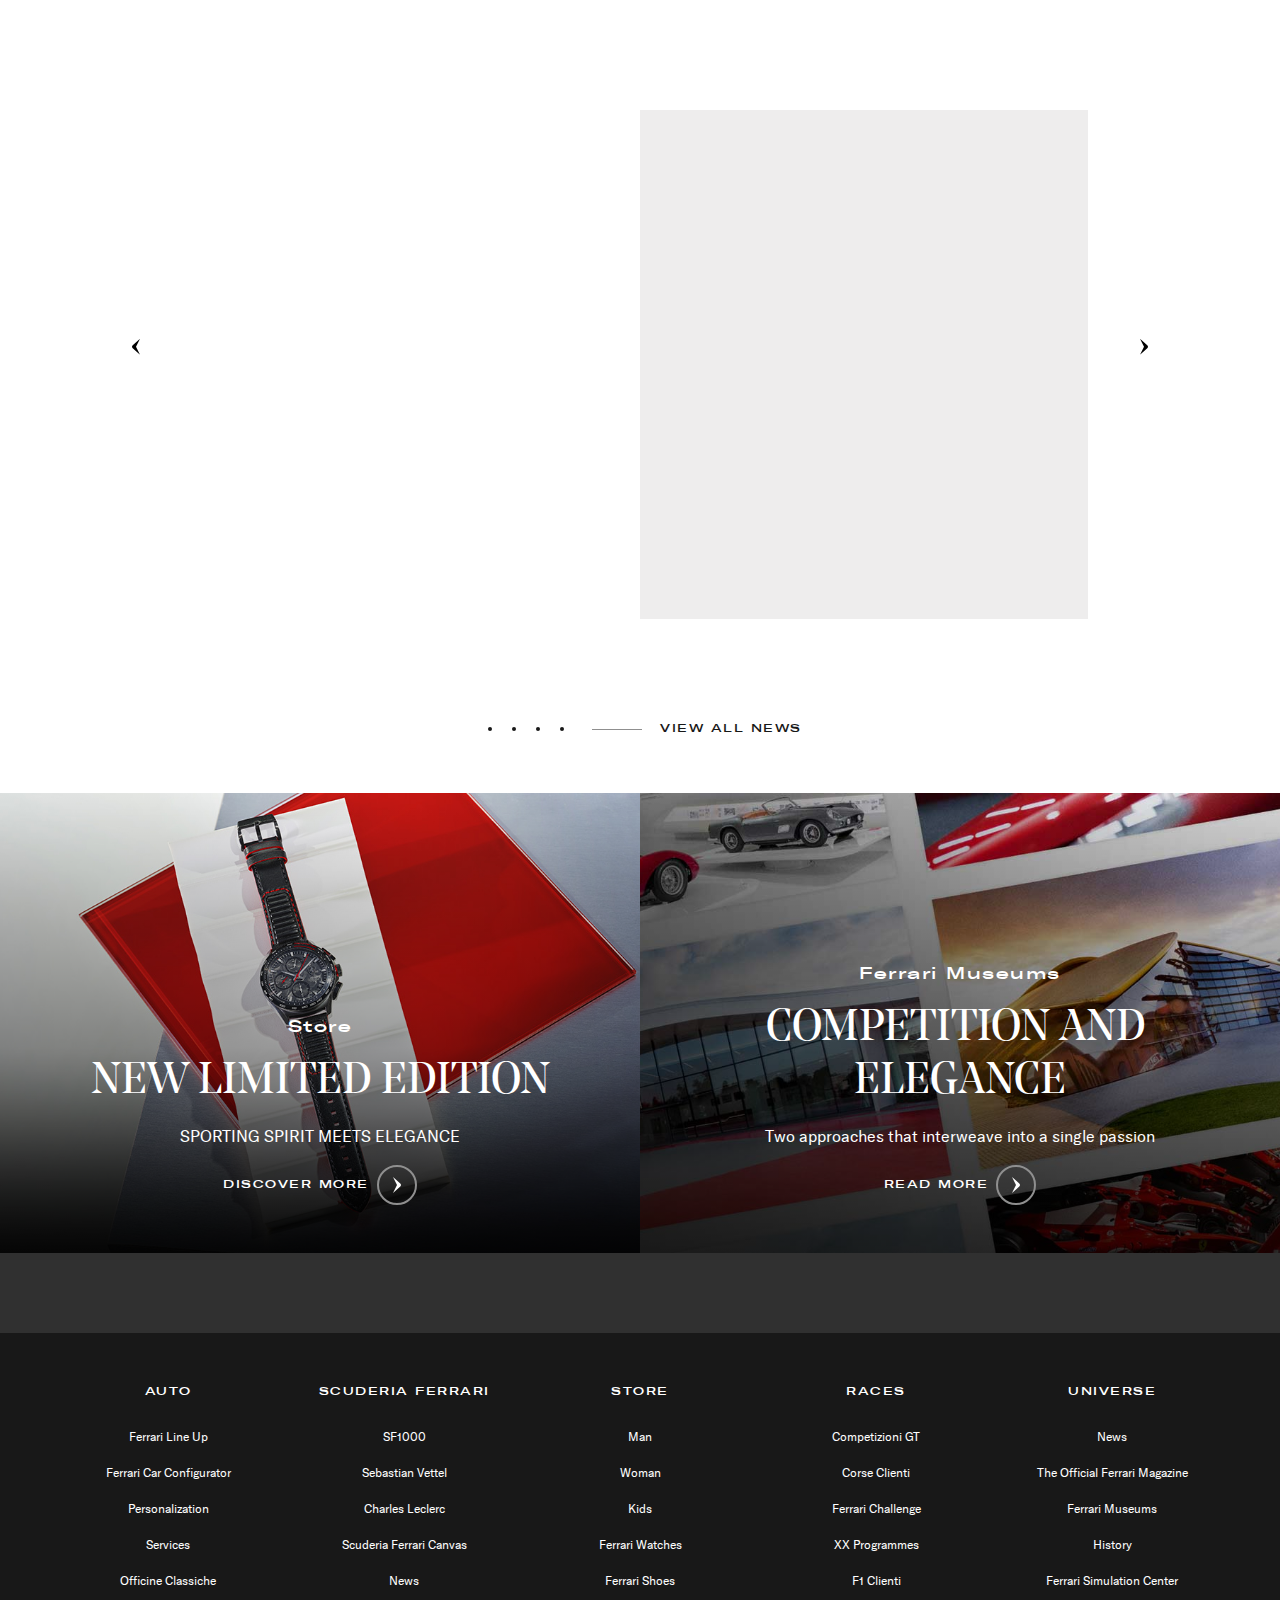
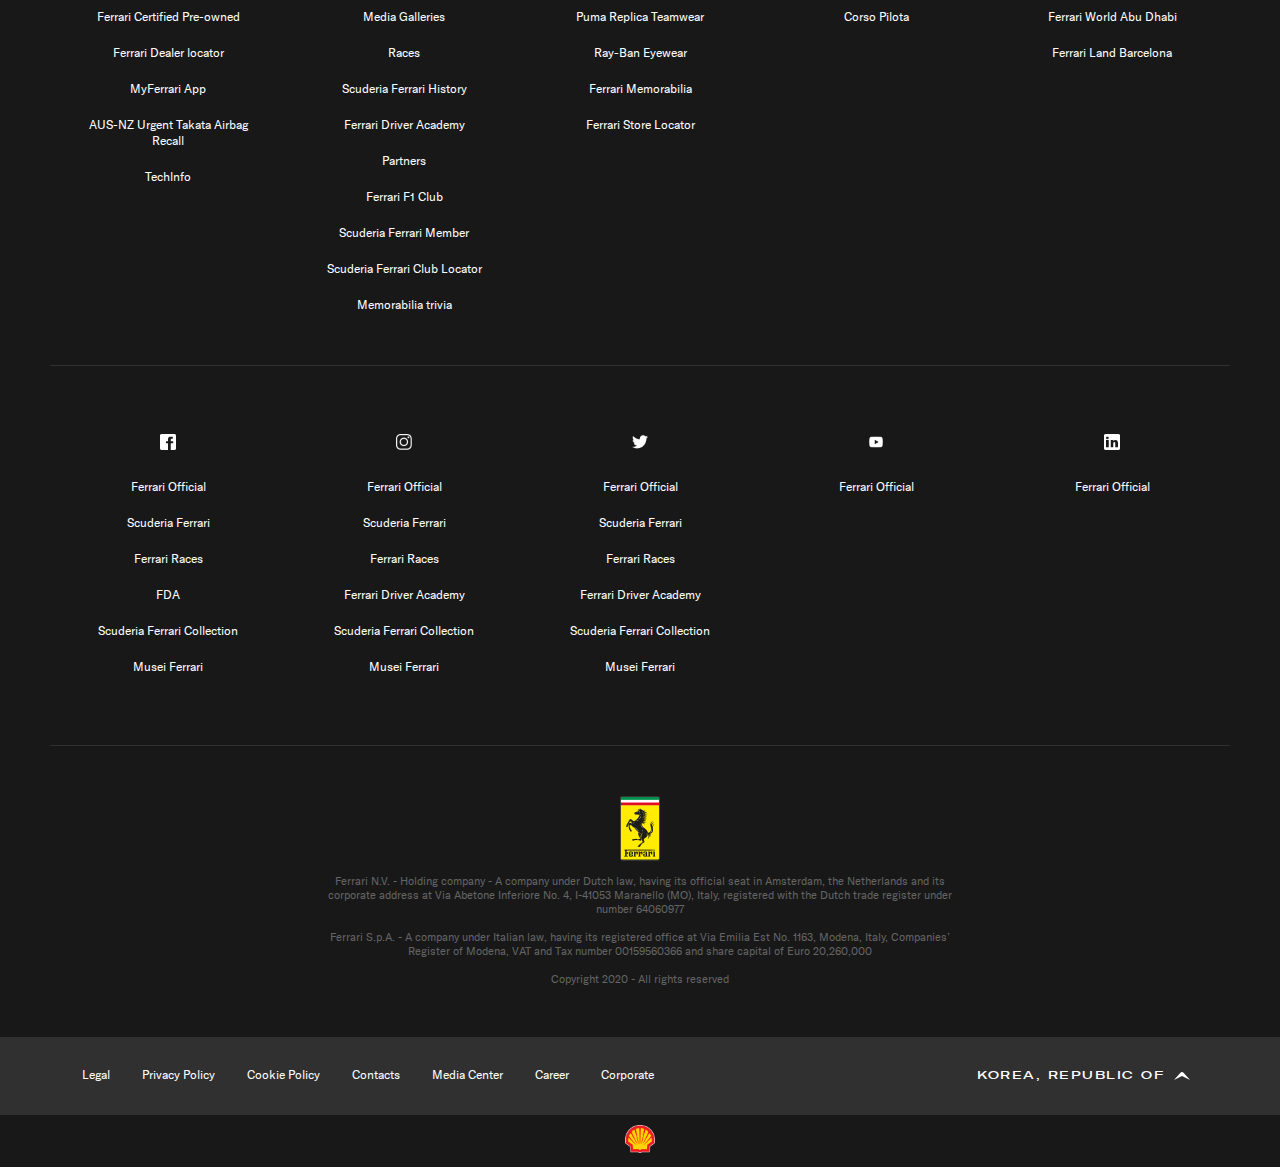
==== commit 705b237c: "Add files via upload" ====
--- a/index.html
+++ b/index.html
@@ -1,809 +1,554 @@
-<!DOCTYPE html>
-<html lang="en">
-<head>
-    <meta charset="UTF-8">
-    <meta name="viewport" content="width=device-width, initial-scale=1.0">
-    <meta name="description" content="Ferrari - All the official contents of the Maranello based carmaker: all the cars in the range and the great historic cars, the official Ferrari dealers, the online store and the sports activities of a brand that has distinguished Italian excellence around the world since 1947">
-    <meta name="keywords" content="Official Ferrari Sites, Ferrari Sites, Ferrari Portals, Ferrari Brand, Brand, Enzo Ferrari, cars, sports, Scuderia Ferrari, Formula 1, Maranello, Prancing Horse, Prancing Horse">
-    <link rel="stylesheet" href="css/common.css">
-    <link rel="stylesheet" href="css/index.css">
-    <title>Official Ferrari website</title>
-</head>
-<body>
-
-        <!-- first header -->
-    <header id="header">
-
-        <div id="header_wrap" class="header_wrap">
-            <div class="header_conts">
-                <ul>
-                    <li class="header_item"> <button class="header_button">
-                        AUTO
-                    </button></li>
-                    <li class="header_item">
-                        <button class="header_button">RACING</button></li>
-                    <li class="header_item"><button class="header_button">STORE</button></li>
-                    <li class="header_item"><button class="header_button">UNIVERSE</button></li>
-                    <li class="header_item"><button class="header_button">CORPORATE</button></li>
-                    <li class="m_header_item"><button class="header_button">MENU</button></li>
-                </ul> 
-            </div>
-            <h1 class="header_logo_wrap">
-                <a href="#">
-                    <svg xmlns="http://www.w3.org/2000/svg" fill = "white" height = " 24px" viewBox="0 0 138 25"><title>Ferrari</title><path d="M99.1 19.7v-10c0-3.1-1.7-3.7-6.5-3.7-5.2 0-7 .7-7 4.3v1.6H90v-1.3c0-1.8.1-2.1 2.4-2.1 1.9 0 2 .2 2 2.1v3.6h-4.6c-3.6 0-4.7 1.7-4.7 3.7h4.5v-.1c0-.9.6-1.7 1.5-1.7h3.4v4c0 1.4-.7 1.7-1.7 1.7H91c-1.1 0-1.5-.7-1.5-1.7v-2.2H85v2.5c0 2.1 1.6 3.8 4.1 3.8h11.8v-2.7h-1.8v-1.8zm36.6 1.9V6.4H129v2.5h1.9v12.7H129v2.6h8.5v-2.6h-1.8zM118.8 6c-2.5 0-4.1 3.1-5.2 4.4V6.3H107v2.5h1.8v12.7H107v2.7h8.2v-2.7h-1.7v-6.8c0-.6 3.9-5.5 3.9-5v6.8h4.6V8.9c0-1.8-1.1-2.9-3.2-2.9m-88.3 8.6h-4.7V9.8c0-.9.3-1.4 1.4-1.4h2c.8 0 1.3.4 1.3 1v5.2zm-2-8.6h-.7C22.4 6 21 7.2 21 10.3v10c0 3.4 2 4 6.9 4.1h.5c5.3-.1 6.9-.5 6.9-3.7v-2.6h-4.6v1.3c0 1.8-.3 1.9-2.5 1.9-2.6 0-2.5-.2-2.4-1.9v-3.1h9.6V9.6c0-2.5-1.9-3.6-6.9-3.6zM131 3.2h4.9V0H131v3.2zM.7 3.2h2.8v18.9H0v2.6h13v-2.6H8.6v-8.4h2.5v2.4h3V8.6h-3v2.2H8.6V3.2h118.6V0H.7v3.2zM53.8 6c-2.5 0-4.1 3.1-5.2 4.4V6.3H42v2.5h1.8v12.7H42v2.7h8.2v-2.7h-1.7v-6.8c0-.6 3.9-5.5 3.9-5v6.8H57V8.9C57 7.1 55.9 6 53.8 6m21 0c-2.5 0-4.1 3.1-5.2 4.4V6.3H63v2.5h1.8v12.7H63v2.7h8.2v-2.7h-1.7v-6.8c0-.6 3.9-5.5 3.9-5v6.8H78V8.9C78 7.1 76.9 6 74.8 6"></path></svg>
-
-                </a>
-                
-            </h1>
-            <div class="Header__endcol__jBBfXtuB">
-
-            </div>
-            
-        </div>
-
-    </header>
-
-           <!-- second header -->
-    <header id="header2">
-
-        <div id="header2_wrap" class="header2_wrap">
-            <div class="header2_conts">
-                <ul>
-                    <li class="header2_item"> <button class="header2_button">
-                        AUTO
-                    </button></li>
-                    <li class="header2_item">
-                        <button class="header2_button">RACING</button></li>
-                    <li class="header2_item"><button class="header2_button">STORE</button></li>
-                    <li class="header2_item"><button class="header2_button">UNIVERSE</button></li>
-                    <li class="header2_item"><button class="header2_button">CORPORATE</button></li>
-                    <li class="m_header2_item"><button class="header2_button">MENU</button></li>
-                </ul> 
-            </div>
-            <h1 class="header2_logo_wrap">
-                <a href="#">
-                    <svg xmlns="http://www.w3.org/2000/svg" fill = "white" height = " 24px" viewBox="0 0 138 25"><title>Ferrari</title><path d="M99.1 19.7v-10c0-3.1-1.7-3.7-6.5-3.7-5.2 0-7 .7-7 4.3v1.6H90v-1.3c0-1.8.1-2.1 2.4-2.1 1.9 0 2 .2 2 2.1v3.6h-4.6c-3.6 0-4.7 1.7-4.7 3.7h4.5v-.1c0-.9.6-1.7 1.5-1.7h3.4v4c0 1.4-.7 1.7-1.7 1.7H91c-1.1 0-1.5-.7-1.5-1.7v-2.2H85v2.5c0 2.1 1.6 3.8 4.1 3.8h11.8v-2.7h-1.8v-1.8zm36.6 1.9V6.4H129v2.5h1.9v12.7H129v2.6h8.5v-2.6h-1.8zM118.8 6c-2.5 0-4.1 3.1-5.2 4.4V6.3H107v2.5h1.8v12.7H107v2.7h8.2v-2.7h-1.7v-6.8c0-.6 3.9-5.5 3.9-5v6.8h4.6V8.9c0-1.8-1.1-2.9-3.2-2.9m-88.3 8.6h-4.7V9.8c0-.9.3-1.4 1.4-1.4h2c.8 0 1.3.4 1.3 1v5.2zm-2-8.6h-.7C22.4 6 21 7.2 21 10.3v10c0 3.4 2 4 6.9 4.1h.5c5.3-.1 6.9-.5 6.9-3.7v-2.6h-4.6v1.3c0 1.8-.3 1.9-2.5 1.9-2.6 0-2.5-.2-2.4-1.9v-3.1h9.6V9.6c0-2.5-1.9-3.6-6.9-3.6zM131 3.2h4.9V0H131v3.2zM.7 3.2h2.8v18.9H0v2.6h13v-2.6H8.6v-8.4h2.5v2.4h3V8.6h-3v2.2H8.6V3.2h118.6V0H.7v3.2zM53.8 6c-2.5 0-4.1 3.1-5.2 4.4V6.3H42v2.5h1.8v12.7H42v2.7h8.2v-2.7h-1.7v-6.8c0-.6 3.9-5.5 3.9-5v6.8H57V8.9C57 7.1 55.9 6 53.8 6m21 0c-2.5 0-4.1 3.1-5.2 4.4V6.3H63v2.5h1.8v12.7H63v2.7h8.2v-2.7h-1.7v-6.8c0-.6 3.9-5.5 3.9-5v6.8H78V8.9C78 7.1 76.9 6 74.8 6"></path></svg>
-
-                </a>
-                
-            </h1>
-            <div class="Header2__endcol__jBBfXtuB">
-
-            </div>
-            
-        </div>
-
-    </header>
-
-
-    <main>
-
-        <section id="main">
-            <div class="main_wrap">
-                <div class="main_bg">
-                    
-                </div>
-                <div class="main_conts main_animation">
-                    <h4>Auto</h4>
-                    <h2>
-                        <span style="animation-delay: 0.1s;">FERRARI &nbsp;</span>
-                        <span style="animation-delay:0.2s;">SF90 &nbsp;</span>
-                        <span style="animation-delay:0.3s;">Spider</span>
-                    </h2>
-
-                    <div onmouseover="hover(0)" onmouseout="out(0)" class="subscribe_container main_animation_container">
-                        <a href="#">
-                          <span class="subscribe_text body_font_medium ">Discover more</span>
-                          <span class="red_wheel_button">
-                            <span class="icon_border_gray">
-                              <span class="icon_over_circle">
-                                <svg viewBox="0 0 24 24"><circle cx="12" cy="12" r="11" stroke="1" fill="white" ></circle></svg>
-                              </span>
-                              <svg viewBox="0 0 8 16" class="icon" width="8" height="16" fill="white" xmlns="http://www.w3.org/2000/svg" style="height: 16px; width: 8px;">
-                                <path d="M7.268 9.547L0 16l4-8-4-8 7.268 6.453C7.715 6.82 8 7.377 8 8c0 .623-.285 1.18-.732 1.547z"></path>
-                              </svg>  
-                            </span>
-                          </span>
-                        </a>
-                    </div>
-
-                </div>
-            </div>
-
-
-        </section>
-
-        <section id="main_banner">
-            <div class="main_banner_container">
-                <div class="swipper_wrap">
-                                <span onclick="toggleAnimation(0)" class="bullet">
-                                    <svg class="swipper_white" width="24" height="24">
-                                        <circle cx="12" cy="12" r="11" stroke="white" stroke-width="1" fill="none" style="stroke-dashoffset: 64px;"></circle>
-                                        
-                                    </svg>
-                                    <svg class="swipper_red"  viewBox="0 0 24 24"><circle cx="12" cy="12" r="11" fill="none" stroke="#da291c" stroke-width="1"></circle></svg>
-                                </span>
-                                <span onclick="toggleAnimation(1)" class="bullet">
-                                    <svg class="swipper_white"  width="24" height="24">
-                                        <circle cx="12" cy="12" r="11" stroke="white" stroke-width="1" fill="none" style="stroke-dashoffset: 64px;"></circle>
-                                        
-                                    </svg>
-                                    <svg class="swipper_red"  viewBox="0 0 24 24"><circle cx="12" cy="12" r="11" fill="none" stroke="#da291c" stroke-width="1"></circle></svg>
-                                </span>
-                                <span onclick="toggleAnimation(2)" class="bullet">
-                                    <svg class="swipper_white"  width="24" height="24">
-                                        <circle cx="12" cy="12" r="11" stroke="white" stroke-width="1" fill="none" style="stroke-dashoffset: 64px;"></circle>
-                                        
-                                    </svg>
-                                    <svg class="swipper_red"  viewBox="0 0 24 24"><circle cx="12" cy="12" r="11" fill="none" stroke="#da291c" stroke-width="1"></circle></svg>
-                                </span>
-                            </div>
-            </div>
-            
-            <!-- first theme -->
-            <div class="Theme_warp" style="left: 0;">
-                <div class="cover_theme_wrap"> 
-                    <video class="landing_video " autoplay muted>
-                            <source src="video/landing1.mp4" type="video/mp4">
-                                '당신의 브라우저는 비디오 화일 재생을 지원하지 않습니다.'   
-                    </video>
-
-                </div>
-
-                <div class="main_conts">
-                    <h4>Auto</h4> 
-                    <h2>
-                        <span style="animation-delay: 0.1s;">START &nbsp;</span>
-                        <span style="animation-delay: 0.2s;">YOUR &nbsp;</span>
-                        <span style="animation-delay: 0.3s;">ENGINE</span>
-                    </h2>
-
-                    <div onmouseover="hover(1)" onmouseout="out(1)" class="subscribe_container">
-                        <a href="#">
-                          <span class="subscribe_text body_font_medium ">Discover the Ferrari Line Up</span>
-                          <span class="red_wheel_button">
-                            <span class="icon_border_gray">
-                              <span class="icon_over_circle">
-                                <svg viewBox="0 0 24 24"><circle cx="12" cy="12" r="11" stroke="1" fill="white" ></circle></svg>
-                              </span>
-                              <svg viewBox="0 0 8 16" class="icon" width="8" height="16" fill="white" xmlns="http://www.w3.org/2000/svg" style="height: 16px; width: 8px;">
-                                <path d="M7.268 9.547L0 16l4-8-4-8 7.268 6.453C7.715 6.82 8 7.377 8 8c0 .623-.285 1.18-.732 1.547z"></path>
-                              </svg>  
-                            </span>
-                          </span>
-                        </a>
-                    </div>
-                </div>
-                
-
-            </div>
-
-            <!-- second theme -->
-            <div class="Theme_warp" style="left: 100%;">
-                <div class="cover_theme_wrap"> 
-                    <video class="landing_video" autoplay muted>
-                            <source src="video/landing2.mp4" type="video/mp4">
-                                '당신의 브라우저는 비디오 화일 재생을 지원하지 않습니다.'   
-                    </video>
-
-                </div>
-
-                <div class="main_conts">
-                    <h4>Scuderia</h4> 
-                    <h2>
-                        <span style="animation-delay: 0.1s;">#EssereFerrari</span>
-                    </h2>
-
-                    <div  onmouseover="hover(2)" onmouseout="out(2)" class="subscribe_container"  >
-                        <a href="#">
-                          <span class="subscribe_text body_font_medium ">Discover the Ferrari Line Up</span>
-                          <span class="red_wheel_button">
-                            <span class="icon_border_gray">
-                              <span class="icon_over_circle">
-                                <svg viewBox="0 0 24 24"><circle cx="12" cy="12" r="11" stroke="1" fill="white" ></circle></svg>
-                              </span>
-                              <svg viewBox="0 0 8 16" class="icon" width="8" height="16" fill="white" xmlns="http://www.w3.org/2000/svg" style="height: 16px; width: 8px;">
-                                <path d="M7.268 9.547L0 16l4-8-4-8 7.268 6.453C7.715 6.82 8 7.377 8 8c0 .623-.285 1.18-.732 1.547z"></path>
-                              </svg>  
-                            </span>
-                          </span>
-                        </a>
-                    </div>
-                </div>
-
-            </div>
-
-            <!-- third theme -->
-            <div class="Theme_warp" style="left: 100%;">
-                <div class="cover_theme_wrap"> 
-                    <video class="landing_video" autoplay muted>
-                            <source src="video/landing3.mp4" type="video/mp4">
-                                '당신의 브라우저는 비디오 화일 재생을 지원하지 않습니다.'   
-                    </video>
-
-                </div>
-
-                <div class="main_conts">
-                    <h4>Store</h4> 
-                    <h2>
-                        <span style="animation-delay: 0.1s;">FEEL &nbsp;</span>
-                        <span style="animation-delay: 0.2s;">THE &nbsp;</span>
-                        <span style="animation-delay: 0.3s;">DREAM</span>
-                    </h2>
-
-                    <div onmouseover="hover(3)" onmouseout="out(3)" class="subscribe_container">
-                        <a href="#">
-                          <span class="subscribe_text body_font_medium ">Discover more</span>
-                          <span class="red_wheel_button">
-                            <span class="icon_border_gray">
-                              <span class="icon_over_circle">
-                                <svg  viewBox="0 0 24 24"><circle cx="12" cy="12" r="11" stroke="1"  ></circle></svg>
-                              </span>
-                              <svg viewBox="0 0 8 16" class="icon" width="8" height="16" fill="white" xmlns="http://www.w3.org/2000/svg" style="height: 16px; width: 8px;">
-                                <path d="M7.268 9.547L0 16l4-8-4-8 7.268 6.453C7.715 6.82 8 7.377 8 8c0 .623-.285 1.18-.732 1.547z"></path>
-                              </svg>  
-                            </span>
-                          </span>
-                        </a>
-                    </div>
-                </div>
-
-            </div>
-
-        </section>
-
-
-
-
-
-
-
-
-
-
-
-
-
-
-
-
-
-
-
-
-
-
-
-
-
-
-
-
-
-
-
-
-
-
-
-
-        <section id="section3_slide_contents">
-            <div class="news_slide_container">
-              
-              <div id="news_slide_wrap">
-                <div class="news_contents_wrap">
-                  <div class="news_flex_wrap">
-                    <div class="news_text_wrap">
-                      <h2 class="news_title">
-                        <span>Wins</span>
-                        <span>and</span>
-                        <span>titles</span>
-                        <span>for</span>
-                        <span>ferrari</span>
-                        <span>in</span>
-                        <span>gigt</span>
-                        <span>endurance</span>
-                      </h2>
-                      <div class="news_contents">The last race of the Italian GT Endurance Championship season ended with two victories and two titles. The 488 GT3 Evo 2020 no. 71 of AF Corse triumphed in the Pro class while its sister car of Easy Race won the Pro Am class.</div>
-                      <div class="read_more_wrap">
-                        <a href="#">
-                          <span class="body_font_medium margin_right_8">Read more</span>
-                          <span class="red_wheel_button">
-                            <span class="icon_border_gray">
-                              <span class="icon_over_circle">
-                                <svg viewBox="0 0 24 24"><circle cx="12" cy="12" r="11" stroke="1" ></circle></svg>
-                              </span>
-                              <svg viewBox="0 0 8 16" class="icon" width="8" height="16" xmlns="http://www.w3.org/2000/svg" style="height: 16px; width: 8px;">
-                                <path d="M7.268 9.547L0 16l4-8-4-8 7.268 6.453C7.715 6.82 8 7.377 8 8c0 .623-.285 1.18-.732 1.547z"></path>
-                              </svg>  
-                            </span>
-                          </span>
-                        </a>
-                      </div>
-                    </div>
-                    <picture class="news_img">
-                      <source media="(max-width: 399px)" srcset="../img/section3_1_375.jpg">
-                      <img src="img/section3_1_530.jpg" class="imgOpacity">
-                    </picture>
-                  </div>
-                </div>
-                <div class="news_contents_wrap">
-                  <div class="news_flex_wrap">
-                    <div class="news_text_wrap">
-                      <h2 class="news_title">
-                        <span>Wins</span>
-                        <span>and</span>
-                        <span>titles</span>
-                        <span>for</span>
-                        <span>ferrari</span>
-                        <span>in</span>
-                        <span>gigt</span>
-                        <span>endurance</span>
-                      </h2>
-                      <div class="news_contents">The last race of the Italian GT Endurance Championship season ended with two victories and two titles. The 488 GT3 Evo 2020 no. 71 of AF Corse triumphed in the Pro class while its sister car of Easy Race won the Pro Am class.</div>
-                      <div class="read_more_wrap">
-                        <a href="#">
-                          <span class="body_font_medium margin_right_8">Read more</span>
-                          <span class="red_wheel_button">
-                            <span class="icon_border_gray">
-                              <span class="icon_over_circle">
-                                <svg viewBox="0 0 24 24"><circle cx="12" cy="12" r="11" stroke="1" ></circle></svg>
-                              </span>
-                              <svg viewBox="0 0 8 16" class="icon" width="8" height="16" xmlns="http://www.w3.org/2000/svg" style="height: 16px; width: 8px;">
-                                <path d="M7.268 9.547L0 16l4-8-4-8 7.268 6.453C7.715 6.82 8 7.377 8 8c0 .623-.285 1.18-.732 1.547z"></path>
-                              </svg>  
-                            </span>
-                          </span>
-                        </a>
-                      </div>
-                    </div>
-                    <picture class="news_img">
-                      <source media="(max-width: 399px)" srcset="../img/section3_1_375.jpg">
-                      <img src="img/section3_2_530.jpg" class="imgOpacity">
-                    </picture>
-                  </div>
-                </div>
-                <div class="news_contents_wrap">
-                  <div class="news_flex_wrap">
-                    <div class="news_text_wrap">
-                      <h2 class="news_title">
-                        <span>Wins</span>
-                        <span>and</span>
-                        <span>titles</span>
-                        <span>for</span>
-                        <span>ferrari</span>
-                        <span>in</span>
-                        <span>gigt</span>
-                        <span>endurance</span>
-                      </h2>
-                      <div class="news_contents">The last race of the Italian GT Endurance Championship season ended with two victories and two titles. The 488 GT3 Evo 2020 no. 71 of AF Corse triumphed in the Pro class while its sister car of Easy Race won the Pro Am class.</div>
-                      <div class="read_more_wrap">
-                        <a href="#">
-                          <span class="body_font_medium margin_right_8">Read more</span>
-                          <span class="red_wheel_button">
-                            <span class="icon_border_gray">
-                              <span class="icon_over_circle">
-                                <svg viewBox="0 0 24 24"><circle cx="12" cy="12" r="11" stroke="1" ></circle></svg>
-                              </span>
-                              <svg viewBox="0 0 8 16" class="icon" width="8" height="16" xmlns="http://www.w3.org/2000/svg" style="height: 16px; width: 8px;">
-                                <path d="M7.268 9.547L0 16l4-8-4-8 7.268 6.453C7.715 6.82 8 7.377 8 8c0 .623-.285 1.18-.732 1.547z"></path>
-                              </svg>  
-                            </span>
-                          </span>
-                        </a>
-                      </div>
-                    </div>
-                    <picture class="news_img">
-                      <source media="(max-width: 399px)" srcset="../img/section3_1_375.jpg">
-                      <img src="img/section3_3_530.jpg" class="imgOpacity">
-                    </picture>
-                  </div>
-                </div>
-                <div class="news_contents_wrap">
-                  <div class="news_flex_wrap">
-                    <div class="news_text_wrap">
-                      <h2 class="news_title">
-                        <span>Wins</span>
-                        <span>and</span>
-                        <span>titles</span>
-                        <span>for</span>
-                        <span>ferrari</span>
-                        <span>in</span>
-                        <span>gigt</span>
-                        <span>endurance</span>
-                      </h2>
-                      <div class="news_contents">The last race of the Italian GT Endurance Championship season ended with two victories and two titles. The 488 GT3 Evo 2020 no. 71 of AF Corse triumphed in the Pro class while its sister car of Easy Race won the Pro Am class.</div>
-                      <div class="read_more_wrap">
-                        <a href="#">
-                          <span class="body_font_medium margin_right_8">Read more</span>
-                          <span class="red_wheel_button">
-                            <span class="icon_border_gray">
-                              <span class="icon_over_circle">
-                                <svg viewBox="0 0 24 24"><circle cx="12" cy="12" r="11" stroke="1" ></circle></svg>
-                              </span>
-                              <svg viewBox="0 0 8 16" class="icon" width="8" height="16" xmlns="http://www.w3.org/2000/svg" style="height: 16px; width: 8px;">
-                                <path d="M7.268 9.547L0 16l4-8-4-8 7.268 6.453C7.715 6.82 8 7.377 8 8c0 .623-.285 1.18-.732 1.547z"></path>
-                              </svg>  
-                            </span>
-                          </span>
-                        </a>
-                      </div>
-                    </div>
-                    <picture class="news_img">
-                      <source media="(max-width: 399px)" srcset="../img/section3_1_375.jpg">
-                      <img src="img/section3_4_530.jpg" class="imgOpacity">
-                    </picture>
-                  </div>
-                </div>
-              </div>
-        
-              <div id="news_button_prev" onclick="newsPrev()">
-                <svg width="8" height="16" xmlns="http://www.w3.org/2000/svg"><path d="M.732 9.547L8 16 4 8l4-8L.732 6.453A1.996 1.996 0 0 0 0 8c0 .623.285 1.18.732 1.547z"></path></svg>
-              </div>
-              <div id="news_button_next" onclick="newsNext()">
-                <svg width="8" height="16" viewBox="0 0 8 16" xmlns="http://www.w3.org/2000/svg"><path d="M7.268 9.547L0 16l4-8-4-8 7.268 6.453C7.715 6.82 8 7.377 8 8c0 .623-.285 1.18-.732 1.547z"></path></svg>
-              </div>
-            </div>
-            <div class="view_all_news">
-              <div>
-                
-              </div>
-              <div class="body_font_medium">view all news</div>
-            </div>
-          </section>
-        
-        
-          <section id="section4_double_content">
-            <div class="double_content_wrap">
-              <div class="single_content_wrap">
-                <a href="#">
-                  <div class="single_text_wrap">
-                    <h5>Store</h5>
-                    <h3>
-                      <span>NEW&nbsp;</span>
-                      <span>LIMITED&nbsp;</span>
-                      <span>EDITION</span>
-                    </h3>
-                    <div class="single_content_text">SPORTING SPIRIT MEETS ELEGANCE</div>
-                    <div class="content_more_wrap">
-                      <span class="body_font_medium margin_right_8">Discover more</span>
-        
-                      <span class="red_wheel_button">
-                        <span class="icon_border_gray">
-                          <span class="icon_over_circle">
-                            <svg viewBox="0 0 24 24"><circle cx="12" cy="12" r="11" stroke="1" ></circle></svg>
-                          </span>
-                          <svg viewBox="0 0 8 16" class="icon" width="8" height="16" xmlns="http://www.w3.org/2000/svg" style="height: 16px; width: 8px;" fill="#fff">
-                            <path d="M7.268 9.547L0 16l4-8-4-8 7.268 6.453C7.715 6.82 8 7.377 8 8c0 .623-.285 1.18-.732 1.547z"></path>
-                          </svg>  
-                        </span>
-                      </span>
-        
-                    </div>
-                  </div>
-                  <picture class="content_store_img">
-                    <source media="(max-width: 600px)" srcset="img/section4_1_375.jpg">
-                    <img src="img/section4_1_960.jpg">
-                  </picture>
-                </a>
-              </div>
-              <div class="single_content_wrap">
-                <a href="#">
-                  <div class="single_text_wrap">
-                    <h5>Ferrari Museums</h5>
-                    <h3>
-                      <span>Competition&nbsp;</span>
-                      <span>and&nbsp;</span>
-                      <span>elegance</span>
-                    </h3>
-                    <div class="single_content_text">Two approaches that interweave into a single passion</div>
-                    <div class="content_more_wrap">
-                      <span class="body_font_medium margin_right_8">READ MORE</span>
-                      <span class="red_wheel_button">
-                        <span class="icon_border_gray">
-                          <span class="icon_over_circle">
-                            <svg viewBox="0 0 24 24"><circle cx="12" cy="12" r="11" stroke="1" ></circle></svg>
-                          </span>
-                          <svg viewBox="0 0 8 16" class="icon" width="8" height="16" xmlns="http://www.w3.org/2000/svg" style="height: 16px; width: 8px;" fill="#fff">
-                            <path d="M7.268 9.547L0 16l4-8-4-8 7.268 6.453C7.715 6.82 8 7.377 8 8c0 .623-.285 1.18-.732 1.547z"></path>
-                          </svg>  
-                        </span>
-                      </span>
-                    </div>
-                  </div>
-                  <picture class="content_store_img">
-                    <source media="(max-width: 600px)" srcset="img/section4_2_375.jpg">
-                    <img src="img/section4_2_960.jpg">
-                  </picture>
-                </a>
-              </div>
-              
-            </div>
-          </section>
-        
-        </main>
-        
-        
-        <footer id="footer">
-          <div id="footer_subscribe">
-            <div class="subscribe_container">
-                <a href="#">
-                  <span class="subscribe_text body_font_medium margin_right_8">SUBSCRIBE TO THE FERRARI NEWSLETTERS</span>
-                  <span class="red_wheel_button">
-                    <span class="icon_border_gray">
-                      <span class="icon_over_circle">
-                        <svg viewBox="0 0 24 24"><circle cx="12" cy="12" r="11" stroke="1" ></circle></svg>
-                      </span>
-                      <svg viewBox="0 0 8 16" class="icon" width="8" height="16" xmlns="http://www.w3.org/2000/svg" style="height: 16px; width: 8px;" fill="#fff">
-                        <path d="M7.268 9.547L0 16l4-8-4-8 7.268 6.453C7.715 6.82 8 7.377 8 8c0 .623-.285 1.18-.732 1.547z"></path>
-                      </svg>  
-                    </span>
-                  </span>
-                </a>
-            </div>
-          </div>
-        
-          <div id="footer_content">
-            <div class="footer_content_container">
-              <div class="footer_nav_section">
-                <div class="footer_nav_title body_font_medium">
-                  <a href="#">AUTO</a>
-                  <i class="footer_nav_title_m_icon">
-                    <svg width="16" height="16" viewBox="0 0 16 16" xmlns="http://www.w3.org/2000/svg"><path d="M7.063 8.938L.5 8.5a.5.5 0 0 1 0-1l6.563-.438L7.5.5a.5.5 0 0 1 1 0l.438 6.563L15.5 7.5a.5.5 0 0 1 0 1l-6.563.438L8.5 15.5a.5.5 0 0 1-1 0l-.438-6.563z"></path></svg>
-                  </i>
-                </div>
-                <div class="footer_nav_column">
-                  <ul class="footer_nav_ul">
-                    <li><a href="#">Ferrari Line Up</a></li>
-                    <li><a href="#">Ferrari Car Configurator</a></li>
-                    <li><a href="#">Personalization</a></li>
-                    <li><a href="#">Services</a></li>
-                    <li><a href="#">Officine Classiche</a></li>
-                    <li><a href="#">Ferrari Certified Pre-owned</a></li>
-                    <li><a href="#">Ferrari Dealer locator</a></li>
-                    <li><a href="#">MyFerrari App</a></li>
-                    <li><a href="#">AUS-NZ Urgent Takata Airbag Recall</a></li>
-                    <li><a href="#">Techlnfo</a></li>
-                  </ul>
-                </div>
-              </div>
-              <div class="footer_nav_section">
-                <div class="footer_nav_title body_font_medium">
-                  <a href="#">SCUDERIA FERRARI</a>
-                  <i class="footer_nav_title_m_icon">
-                    <svg width="16" height="16" viewBox="0 0 16 16" xmlns="http://www.w3.org/2000/svg"><path d="M7.063 8.938L.5 8.5a.5.5 0 0 1 0-1l6.563-.438L7.5.5a.5.5 0 0 1 1 0l.438 6.563L15.5 7.5a.5.5 0 0 1 0 1l-6.563.438L8.5 15.5a.5.5 0 0 1-1 0l-.438-6.563z"></path></svg>
-                  </i>
-                </div>
-                <div class="footer_nav_column" name="nav">
-                  <ul class="footer_nav_ul">
-                    <li><a href="#">SF1000</a></li>
-                    <li><a href="#">Sebastian Vettel</a></li>
-                    <li><a href="#">Charles Leclerc</a></li>
-                    <li><a href="#">Scuderia Ferrari Canvas</a></li>
-                    <li><a href="#">News</a></li>
-                    <li><a href="#">Media Galleries</a></li>
-                    <li><a href="#">Races</a></li>
-                    <li><a href="#">Scuderia Ferrari History</a></li>
-                    <li><a href="#">Ferrari Driver Academy</a></li>
-                    <li><a href="#">Partners</a></li>
-                    <li><a href="#">Ferrari F1 Club</a></li>
-                    <li><a href="#">Scuderia Ferrari Member</a></li>
-                    <li><a href="#">Scuderia Ferrari Club Locator</a></li>
-                    <li><a href="#">Memorabilia trivia</a></li>
-                  </ul>
-                </div>
-              </div>
-              <div class="footer_nav_section">
-                <div class="footer_nav_title body_font_medium">
-                  <a href="#">STORE</a>
-                  <i class="footer_nav_title_m_icon">
-                    <svg width="16" height="16" viewBox="0 0 16 16" xmlns="http://www.w3.org/2000/svg"><path d="M7.063 8.938L.5 8.5a.5.5 0 0 1 0-1l6.563-.438L7.5.5a.5.5 0 0 1 1 0l.438 6.563L15.5 7.5a.5.5 0 0 1 0 1l-6.563.438L8.5 15.5a.5.5 0 0 1-1 0l-.438-6.563z"></path></svg>
-                  </i>
-                </div>
-                <div class="footer_nav_column">
-                  <ul class="footer_nav_ul">
-                    <li><a href="#">Man</a></li>
-                    <li><a href="#">Woman</a></li>
-                    <li><a href="#">Kids</a></li>
-                    <li><a href="#">Ferrari Watches</a></li>
-                    <li><a href="#">Ferrari Shoes</a></li>
-                    <li><a href="#">Puma Replica Teamwear</a></li>
-                    <li><a href="#">Ray-Ban Eyewear</a></li>
-                    <li><a href="#">Ferrari Memorabilia</a></li>
-                    <li><a href="#">Ferrari Store Locator</a></li>
-                  </ul>
-                </div>
-              </div>
-              <div class="footer_nav_section">
-                <div class="footer_nav_title body_font_medium">
-                  <a href="#">RACES</a>
-                  <i class="footer_nav_title_m_icon">
-                    <svg width="16" height="16" viewBox="0 0 16 16" xmlns="http://www.w3.org/2000/svg"><path d="M7.063 8.938L.5 8.5a.5.5 0 0 1 0-1l6.563-.438L7.5.5a.5.5 0 0 1 1 0l.438 6.563L15.5 7.5a.5.5 0 0 1 0 1l-6.563.438L8.5 15.5a.5.5 0 0 1-1 0l-.438-6.563z"></path></svg>
-                  </i>
-                </div>
-                <div class="footer_nav_column">
-                  <ul class="footer_nav_ul">
-                    <li><a href="#">Competizioni GT</a></li>
-                    <li><a href="#">Corse Clienti</a></li>
-                    <li><a href="#">Ferrari Challenge</a></li>
-                    <li><a href="#">XX Programmes</a></li>
-                    <li><a href="#">F1 Clienti</a></li>
-                    <li><a href="#">Corso Pilota</a></li>
-                  </ul>
-                </div>
-              </div>
-              <div class="footer_nav_section">
-                <div class="footer_nav_title body_font_medium">
-                  <a href="#">UNIVERSE</a>
-                  <i class="footer_nav_title_m_icon">
-                    <svg width="16" height="16" viewBox="0 0 16 16" xmlns="http://www.w3.org/2000/svg"><path d="M7.063 8.938L.5 8.5a.5.5 0 0 1 0-1l6.563-.438L7.5.5a.5.5 0 0 1 1 0l.438 6.563L15.5 7.5a.5.5 0 0 1 0 1l-6.563.438L8.5 15.5a.5.5 0 0 1-1 0l-.438-6.563z"></path></svg>
-                  </i>
-                </div>
-                <div class="footer_nav_column">
-                  <ul class="footer_nav_ul">
-                    <li><a href="#">News</a></li>
-                    <li><a href="#">The Official Ferrari Magazine</a></li>
-                    <li><a href="#">Ferrari Museums</a></li>
-                    <li><a href="#">History</a></li>
-                    <li><a href="#">Ferrari Simulation Center</a></li>
-                    <li><a href="#">Ferrari World Abu Dhabi</a></li>
-                    <li><a href="#">Ferrari Land Barcelona</a></li>
-                  </ul>
-                </div>
-              </div>
-            </div>
-          </div>
-        
-          <div id="footer_social">
-            <div class="footer_social_container">
-              <div class="footer_nav_section">
-                <div class="footer_social_title">
-                  <div class="social_m_name">
-                    <figure><img src="img/i_facebook.png" alt="Facebook"></figure>
-                    <span class="body_font_medium">FACEBOOK</span>
-                  </div>
-                  <i class="footer_nav_title_m_icon">
-                    <svg width="16" height="16" viewBox="0 0 16 16" xmlns="http://www.w3.org/2000/svg"><path d="M7.063 8.938L.5 8.5a.5.5 0 0 1 0-1l6.563-.438L7.5.5a.5.5 0 0 1 1 0l.438 6.563L15.5 7.5a.5.5 0 0 1 0 1l-6.563.438L8.5 15.5a.5.5 0 0 1-1 0l-.438-6.563z"></path></svg>
-                  </i>
-                </div>
-                <div class="footer_nav_column">
-                  <ul class="footer_nav_ul">
-                    <li><a href="#">Ferrari Official</a></li>
-                    <li><a href="#">Scuderia Ferrari</a></li>
-                    <li><a href="#">Ferrari Races</a></li>
-                    <li><a href="#">FDA</a></li>
-                    <li><a href="#">Scuderia Ferrari Collection</a></li>
-                    <li><a href="#">Musei Ferrari</a></li>
-                  </ul>
-                </div>
-              </div>
-              <div class="footer_nav_section">
-                <div class="footer_social_title">
-                  <div class="social_m_name">
-                    <figure><img src="img/i_instagram.png" alt="Instagram"></figure>
-                    <span class="body_font_medium">INSTARGRAM</span>
-                  </div>
-                  <i class="footer_nav_title_m_icon">
-                    <svg width="16" height="16" viewBox="0 0 16 16" xmlns="http://www.w3.org/2000/svg"><path d="M7.063 8.938L.5 8.5a.5.5 0 0 1 0-1l6.563-.438L7.5.5a.5.5 0 0 1 1 0l.438 6.563L15.5 7.5a.5.5 0 0 1 0 1l-6.563.438L8.5 15.5a.5.5 0 0 1-1 0l-.438-6.563z"></path></svg>
-                  </i>
-                </div>
-                <div class="footer_nav_column">
-                  <ul class="footer_nav_ul">
-                    <li><a href="#">Ferrari Official</a></li>
-                    <li><a href="#">Scuderia Ferrari</a></li>
-                    <li><a href="#">Ferrari Races</a></li>
-                    <li><a href="#">Ferrari Driver Academy</a></li>
-                    <li><a href="#">Scuderia Ferrari Collection</a></li>
-                    <li><a href="#">Musei Ferrari</a></li>
-                  </ul>
-                </div>
-              </div>
-              <div class="footer_nav_section">
-                <div class="footer_social_title">
-                  <div class="social_m_name">
-                    <figure><img src="img/i_twitter.png" alt="Twitter"></figure>
-                    <span class="body_font_medium">TWITTER</span>
-                  </div>
-                  <i class="footer_nav_title_m_icon">
-                    <svg width="16" height="16" viewBox="0 0 16 16" xmlns="http://www.w3.org/2000/svg"><path d="M7.063 8.938L.5 8.5a.5.5 0 0 1 0-1l6.563-.438L7.5.5a.5.5 0 0 1 1 0l.438 6.563L15.5 7.5a.5.5 0 0 1 0 1l-6.563.438L8.5 15.5a.5.5 0 0 1-1 0l-.438-6.563z"></path></svg>
-                  </i>
-                </div>
-                <div class="footer_nav_column">
-                  <ul class="footer_nav_ul">
-                    <li><a href="#">Ferrari Official</a></li>
-                    <li><a href="#">Scuderia Ferrari</a></li>
-                    <li><a href="#">Ferrari Races</a></li>
-                    <li><a href="#">Ferrari Driver Academy</a></li>
-                    <li><a href="#">Scuderia Ferrari Collection</a></li>
-                    <li><a href="#">Musei Ferrari</a></li>
-                  </ul>
-                </div>
-              </div>
-              <div class="footer_nav_section">
-                <div class="footer_social_title">
-                  <div class="social_m_name">
-                    <figure><img src="img/i_youtube.png" alt="Youtube"></figure>
-                    <span class="body_font_medium">YOUTUBE</span>
-                  </div>
-                  <i class="footer_nav_title_m_icon">
-                    <svg width="16" height="16" viewBox="0 0 16 16" xmlns="http://www.w3.org/2000/svg"><path d="M7.063 8.938L.5 8.5a.5.5 0 0 1 0-1l6.563-.438L7.5.5a.5.5 0 0 1 1 0l.438 6.563L15.5 7.5a.5.5 0 0 1 0 1l-6.563.438L8.5 15.5a.5.5 0 0 1-1 0l-.438-6.563z"></path></svg>
-                  </i>
-                </div>
-                <div class="footer_nav_column">
-                  <ul class="footer_nav_ul">
-                    <li><a href="#">Ferrari Official</a></li>
-                  </ul>
-                </div>
-              </div>
-              <div class="footer_nav_section">
-                <div class="footer_social_title">
-                  <div class="social_m_name">
-                    <figure><img src="img/i_linkedin.png" alt="Linkedin"></figure>
-                    <span class="body_font_medium">LINKEDIN</span>
-                  </div>
-                  <i class="footer_nav_title_m_icon">
-                    <svg width="16" height="16" viewBox="0 0 16 16" xmlns="http://www.w3.org/2000/svg"><path d="M7.063 8.938L.5 8.5a.5.5 0 0 1 0-1l6.563-.438L7.5.5a.5.5 0 0 1 1 0l.438 6.563L15.5 7.5a.5.5 0 0 1 0 1l-6.563.438L8.5 15.5a.5.5 0 0 1-1 0l-.438-6.563z"></path></svg>
-                  </i>
-                </div>
-                <div class="footer_nav_column">
-                  <ul class="footer_nav_ul">
-                    <li><a href="#">Ferrari Official</a></li>
-                  </ul>
-                </div>
-              </div>
-            </div>
-          </div>
-        
-          <div id="footer_rights">
-            <div class="footer_rights_container">
-              <figure><img src="img/footer_ferrari.png"></figure>
-              <div>Ferrari N.V. - Holding company - A company under Dutch law, having its official seat in Amsterdam, the Netherlands and its corporate address at Via Abetone Inferiore No. 4, I-41053 Maranello (MO), Italy, registered with the Dutch trade register under number 64060977</div>
-              <div><br></div>
-              <div>Ferrari S.p.A. - A company under Italian law, having its registered office at Via Emilia Est No. 1163, Modena, Italy, Companies’ Register of Modena, VAT and Tax number 00159560366 and share capital of Euro 20,260,000</div>
-              <div><br></div>
-              <div>Copyright 2020 - All rights reserved</div>
-            </div>
-          </div>
-        
-          <div id="footer_service">
-            <div class="footer_service_container">
-              <ul class="footer_service_ul">
-                <li><a href="#">Legal</a></li>
-                <li><a href="#">Privacy Policy</a></li>
-                <li><a href="#">Cookie Policy</a></li>
-                <li><a href="#">Contacts</a></li>
-                <li><a href="#">Media Center</a></li>
-                <li><a href="#">Career</a></li>
-                <li><a href="#">Corporate</a></li>
-              </ul>
-              <div class="footer_service_country">
-                <a href="#">
-                  <span class="body_font_medium">Korea, Republic of</span>
-                  <svg width="16" height="8" viewBox="0 0 16 8" xmlns="http://www.w3.org/2000/svg" fill="#fff"><path d="M9.547.732L16 8 8 4 0 8 6.453.732A1.996 1.996 0 0 1 8 0c.623 0 1.18.285 1.547.732z"></path></svg>
-                </a>
-              </div>
-            </div>
-          </div>
-        
-          <div id="footer_shell">
-            <figure class="footer_shell_container">
-              <a href="#"><img src="img/footer_shell.png"></a>
-            </figure>
-          </div>
-        </footer>
-        
-        
-        <script src="js/common.js"></script>
-        <script src="js/index.js"></script>
-        
-
-
-
-
-
-
-
-    </main>
-
-</body>
+<!DOCTYPE html>
+<html lang="en">
+<head>
+  <meta charset="UTF-8">
+  <meta name="viewport" content="width=device-width, initial-scale=1.0">
+  <meta name="description" content="Ferrari - All the official contents of the Maranello based carmaker: all the cars in the range and the great historic cars, the official Ferrari dealers, the online store and the sports activities of a brand that has distinguished Italian excellence around the world since 1947">
+  <meta name="keywords" content="Official Ferrari Sites, Ferrari Sites, Ferrari Portals, Ferrari Brand, Brand, Enzo Ferrari, cars, sports, Scuderia Ferrari, Formula 1, Maranello, Prancing Horse, Prancing Horse">
+  <title>Official Ferrari website</title>
+  <link rel="stylesheet" href="css/common.css">
+  <link rel="stylesheet" href="css/index.css">
+</head>
+
+<body>
+<!-- onscroll="scrollAnimation()" -->
+<header></header>
+
+<main>
+
+  <section id="section3_slide_contents">
+    <div class="news_slide_container">
+      
+      <div id="news_slide_wrap">
+        <div class="news_contents_wrap">
+          <div class="news_flex_wrap">
+            <div class="news_text_wrap">
+              <h2 class="news_title">
+                <span class="news_title_span">1</span>
+                <span class="news_title_span">and</span>
+                <span class="news_title_span">titles</span>
+                <span class="news_title_span">for</span>
+                <span class="news_title_span">ferrari</span>
+                <span class="news_title_span">in</span>
+                <span class="news_title_span">gigt</span>
+                <span class="news_title_span">endurance</span>
+              </h2>
+              <div class="news_contents">The last race of the Italian GT Endurance Championship season ended with two victories and two titles. The 488 GT3 Evo 2020 no. 71 of AF Corse triumphed in the Pro class while its sister car of Easy Race won the Pro Am class.</div>
+              <div class="read_more_wrap">
+                <a href="#">
+                  <span class="body_font_medium margin_right_8">Read more</span>
+                  <span class="red_wheel_button">
+                    <span class="icon_border_gray">
+                      <span class="icon_over_circle">
+                        <svg viewBox="0 0 24 24"><circle cx="12" cy="12" r="11" stroke="1" ></circle></svg>
+                      </span>
+                      <svg viewBox="0 0 8 16" class="icon" width="8" height="16" xmlns="http://www.w3.org/2000/svg" style="height: 16px; width: 8px;">
+                        <path d="M7.268 9.547L0 16l4-8-4-8 7.268 6.453C7.715 6.82 8 7.377 8 8c0 .623-.285 1.18-.732 1.547z"></path>
+                      </svg>  
+                    </span>
+                  </span>
+                </a>
+              </div>
+            </div>
+            <picture class="news_img">
+              <source media="(max-width: 399px)" srcset="../img/section3_1_375.jpg">
+              <img src="img/section3_1_530.jpg" class="imgOpacity">
+            </picture>
+          </div>
+        </div>
+        <div class="news_contents_wrap">
+          <div class="news_flex_wrap">
+            <div class="news_text_wrap">
+              <h2 class="news_title">
+                <span class="news_title_span">2</span>
+                <span class="news_title_span">and</span>
+                <span class="news_title_span">titles</span>
+                <span class="news_title_span">for</span>
+                <span class="news_title_span">ferrari</span>
+                <span class="news_title_span">in</span>
+                <span class="news_title_span">gigt</span>
+                <span class="news_title_span">endurance</span>
+              </h2>
+              <div class="news_contents">The last race of the Italian GT Endurance Championship season ended with two victories and two titles. The 488 GT3 Evo 2020 no. 71 of AF Corse triumphed in the Pro class while its sister car of Easy Race won the Pro Am class.</div>
+              <div class="read_more_wrap">
+                <a href="#">
+                  <span class="body_font_medium margin_right_8">Read more</span>
+                  <span class="red_wheel_button">
+                    <span class="icon_border_gray">
+                      <span class="icon_over_circle">
+                        <svg viewBox="0 0 24 24"><circle cx="12" cy="12" r="11" stroke="1" ></circle></svg>
+                      </span>
+                      <svg viewBox="0 0 8 16" class="icon" width="8" height="16" xmlns="http://www.w3.org/2000/svg" style="height: 16px; width: 8px;">
+                        <path d="M7.268 9.547L0 16l4-8-4-8 7.268 6.453C7.715 6.82 8 7.377 8 8c0 .623-.285 1.18-.732 1.547z"></path>
+                      </svg>  
+                    </span>
+                  </span>
+                </a>
+              </div>
+            </div>
+            <picture class="news_img">
+              <source media="(max-width: 399px)" srcset="../img/section3_1_375.jpg">
+              <img src="img/section3_2_530.jpg" class="imgOpacity">
+            </picture>
+          </div>
+        </div>
+        <div class="news_contents_wrap">
+          <div class="news_flex_wrap">
+            <div class="news_text_wrap">
+              <h2 class="news_title">
+                <span>3</span>
+                <span>and</span>
+                <span>titles</span>
+                <span>for</span>
+                <span>ferrari</span>
+                <span>in</span>
+                <span>gigt</span>
+                <span>endurance</span>
+              </h2>
+              <div class="news_contents">The last race of the Italian GT Endurance Championship season ended with two victories and two titles. The 488 GT3 Evo 2020 no. 71 of AF Corse triumphed in the Pro class while its sister car of Easy Race won the Pro Am class.</div>
+              <div class="read_more_wrap">
+                <a href="#">
+                  <span class="body_font_medium margin_right_8">Read more</span>
+                  <span class="red_wheel_button">
+                    <span class="icon_border_gray">
+                      <span class="icon_over_circle">
+                        <svg viewBox="0 0 24 24"><circle cx="12" cy="12" r="11" stroke="1" ></circle></svg>
+                      </span>
+                      <svg viewBox="0 0 8 16" class="icon" width="8" height="16" xmlns="http://www.w3.org/2000/svg" style="height: 16px; width: 8px;">
+                        <path d="M7.268 9.547L0 16l4-8-4-8 7.268 6.453C7.715 6.82 8 7.377 8 8c0 .623-.285 1.18-.732 1.547z"></path>
+                      </svg>  
+                    </span>
+                  </span>
+                </a>
+              </div>
+            </div>
+            <picture class="news_img">
+              <source media="(max-width: 399px)" srcset="../img/section3_1_375.jpg">
+              <img src="img/section3_3_530.jpg" class="imgOpacity">
+            </picture>
+          </div>
+        </div>
+        <div class="news_contents_wrap">
+          <div class="news_flex_wrap">
+            <div class="news_text_wrap">
+              <h2 class="news_title">
+                <span>4</span>
+                <span>and</span>
+                <span>titles</span>
+                <span>for</span>
+                <span>ferrari</span>
+                <span>in</span>
+                <span>gigt</span>
+                <span>endurance</span>
+              </h2>
+              <div class="news_contents">The last race of the Italian GT Endurance Championship season ended with two victories and two titles. The 488 GT3 Evo 2020 no. 71 of AF Corse triumphed in the Pro class while its sister car of Easy Race won the Pro Am class.</div>
+              <div class="read_more_wrap">
+                <a href="#">
+                  <span class="body_font_medium margin_right_8">Read more</span>
+                  <span class="red_wheel_button">
+                    <span class="icon_border_gray">
+                      <span class="icon_over_circle">
+                        <svg viewBox="0 0 24 24"><circle cx="12" cy="12" r="11" stroke="1" ></circle></svg>
+                      </span>
+                      <svg viewBox="0 0 8 16" class="icon" width="8" height="16" xmlns="http://www.w3.org/2000/svg" style="height: 16px; width: 8px;">
+                        <path d="M7.268 9.547L0 16l4-8-4-8 7.268 6.453C7.715 6.82 8 7.377 8 8c0 .623-.285 1.18-.732 1.547z"></path>
+                      </svg>  
+                    </span>
+                  </span>
+                </a>
+              </div>
+            </div>
+            <picture class="news_img">
+              <source media="(max-width: 399px)" srcset="../img/section3_1_375.jpg">
+              <img src="img/section3_4_530.jpg" class="imgOpacity">
+            </picture>
+          </div>
+        </div>
+      </div>
+
+      <div id="news_button_prev" onclick="newsPrev()">
+        <svg width="8" height="16" xmlns="http://www.w3.org/2000/svg"><path d="M.732 9.547L8 16 4 8l4-8L.732 6.453A1.996 1.996 0 0 0 0 8c0 .623.285 1.18.732 1.547z"></path></svg>
+      </div>
+      <div id="news_button_next" onclick="newsNext()">
+        <svg width="8" height="16" viewBox="0 0 8 16" xmlns="http://www.w3.org/2000/svg"><path d="M7.268 9.547L0 16l4-8-4-8 7.268 6.453C7.715 6.82 8 7.377 8 8c0 .623-.285 1.18-.732 1.547z"></path></svg>
+      </div>
+    </div>
+
+    <div class="view_all_news">
+      <div class="news_index_wrap">
+        <span class="news_index" onclick="newsIndexChange(0)">
+          <svg width="24" height="24">
+            <circle cx="12" cy="12" r="11" stroke-width="1" fill="none" style="stroke-dashoffset: 3px;"></circle>
+          </svg>
+        </span>
+        <span class="news_index" onclick="newsIndexChange(1)">
+          <svg width="24" height="24">
+            <circle cx="12" cy="12" r="11" stroke-width="1" fill="none" style="stroke-dashoffset: 3px;"></circle>
+          </svg>
+        </span>
+        <span class="news_index" onclick="newsIndexChange(2)">
+          <svg width="24" height="24">
+            <circle cx="12" cy="12" r="11" stroke-width="1" fill="none" style="stroke-dashoffset: 3px;"></circle>
+          </svg>
+        </span>
+        <span class="news_index" onclick="newsIndexChange(3)">
+          <svg width="24" height="24">
+            <circle cx="12" cy="12" r="11" stroke-width="1" fill="none" style="stroke-dashoffset: 3px;"></circle>
+          </svg>
+        </span>
+      </div>
+      <div class="news_index_line"></div>
+      <div class="body_font_medium">view all news</div>
+    </div>
+  </section>
+
+
+  <section id="section4_double_content">
+    <div class="double_content_wrap">
+      <div class="single_content_wrap">
+        <a href="#">
+          <div class="single_text_wrap">
+            <h5>Store</h5>
+            <h3>
+              <span>NEW&nbsp;</span>
+              <span>LIMITED&nbsp;</span>
+              <span>EDITION</span>
+            </h3>
+            <div class="single_content_text">SPORTING SPIRIT MEETS ELEGANCE</div>
+            <div class="content_more_wrap">
+              <span class="body_font_medium margin_right_8">Discover more</span>
+
+              <span class="red_wheel_button">
+                <span class="icon_border_gray">
+                  <span class="icon_over_circle">
+                    <svg viewBox="0 0 24 24"><circle cx="12" cy="12" r="11" stroke="1" ></circle></svg>
+                  </span>
+                  <svg viewBox="0 0 8 16" class="icon" width="8" height="16" xmlns="http://www.w3.org/2000/svg" style="height: 16px; width: 8px;" fill="#fff">
+                    <path d="M7.268 9.547L0 16l4-8-4-8 7.268 6.453C7.715 6.82 8 7.377 8 8c0 .623-.285 1.18-.732 1.547z"></path>
+                  </svg>  
+                </span>
+              </span>
+
+            </div>
+          </div>
+          <picture class="content_store_img">
+            <source media="(max-width: 600px)" srcset="img/section4_1_375.jpg">
+            <img src="img/section4_1_960.jpg">
+          </picture>
+        </a>
+      </div>
+      <div class="single_content_wrap">
+        <a href="#">
+          <div class="single_text_wrap">
+            <h5>Ferrari Museums</h5>
+            <h3>
+              <span>Competition&nbsp;</span>
+              <span>and&nbsp;</span>
+              <span>elegance</span>
+            </h3>
+            <div class="single_content_text">Two approaches that interweave into a single passion</div>
+            <div class="content_more_wrap">
+              <span class="body_font_medium margin_right_8">READ MORE</span>
+              <span class="red_wheel_button">
+                <span class="icon_border_gray">
+                  <span class="icon_over_circle">
+                    <svg viewBox="0 0 24 24"><circle cx="12" cy="12" r="11" stroke="1" ></circle></svg>
+                  </span>
+                  <svg viewBox="0 0 8 16" class="icon" width="8" height="16" xmlns="http://www.w3.org/2000/svg" style="height: 16px; width: 8px;" fill="#fff">
+                    <path d="M7.268 9.547L0 16l4-8-4-8 7.268 6.453C7.715 6.82 8 7.377 8 8c0 .623-.285 1.18-.732 1.547z"></path>
+                  </svg>  
+                </span>
+              </span>
+            </div>
+          </div>
+          <picture class="content_store_img">
+            <source media="(max-width: 600px)" srcset="img/section4_2_375.jpg">
+            <img src="img/section4_2_960.jpg">
+          </picture>
+        </a>
+      </div>
+      
+    </div>
+  </section>
+
+</main>
+
+
+<footer id="footer">
+  <div id="footer_subscribe">
+    <div class="subscribe_container">
+        <a href="#">
+          <span class="subscribe_text body_font_medium margin_right_8">SUBSCRIBE TO THE FERRARI NEWSLETTERS</span>
+          <span class="red_wheel_button">
+            <span class="icon_border_gray">
+              <span class="icon_over_circle">
+                <svg viewBox="0 0 24 24"><circle cx="12" cy="12" r="11" stroke="1" ></circle></svg>
+              </span>
+              <svg viewBox="0 0 8 16" class="icon" width="8" height="16" xmlns="http://www.w3.org/2000/svg" style="height: 16px; width: 8px;" fill="#fff">
+                <path d="M7.268 9.547L0 16l4-8-4-8 7.268 6.453C7.715 6.82 8 7.377 8 8c0 .623-.285 1.18-.732 1.547z"></path>
+              </svg>  
+            </span>
+          </span>
+        </a>
+    </div>
+  </div>
+
+  <div id="footer_content">
+    <div class="footer_content_container">
+      <div class="footer_nav_section">
+        <div class="footer_nav_title body_font_medium">
+          <a href="#">AUTO</a>
+          <i class="footer_nav_title_m_icon">
+            <svg width="16" height="16" viewBox="0 0 16 16" xmlns="http://www.w3.org/2000/svg"><path d="M7.063 8.938L.5 8.5a.5.5 0 0 1 0-1l6.563-.438L7.5.5a.5.5 0 0 1 1 0l.438 6.563L15.5 7.5a.5.5 0 0 1 0 1l-6.563.438L8.5 15.5a.5.5 0 0 1-1 0l-.438-6.563z"></path></svg>
+          </i>
+        </div>
+        <div class="footer_nav_column">
+          <ul class="footer_nav_ul">
+            <li><a href="#">Ferrari Line Up</a></li>
+            <li><a href="#">Ferrari Car Configurator</a></li>
+            <li><a href="#">Personalization</a></li>
+            <li><a href="#">Services</a></li>
+            <li><a href="#">Officine Classiche</a></li>
+            <li><a href="#">Ferrari Certified Pre-owned</a></li>
+            <li><a href="#">Ferrari Dealer locator</a></li>
+            <li><a href="#">MyFerrari App</a></li>
+            <li><a href="#">AUS-NZ Urgent Takata Airbag Recall</a></li>
+            <li><a href="#">Techlnfo</a></li>
+          </ul>
+        </div>
+      </div>
+      <div class="footer_nav_section">
+        <div class="footer_nav_title body_font_medium">
+          <a href="#">SCUDERIA FERRARI</a>
+          <i class="footer_nav_title_m_icon">
+            <svg width="16" height="16" viewBox="0 0 16 16" xmlns="http://www.w3.org/2000/svg"><path d="M7.063 8.938L.5 8.5a.5.5 0 0 1 0-1l6.563-.438L7.5.5a.5.5 0 0 1 1 0l.438 6.563L15.5 7.5a.5.5 0 0 1 0 1l-6.563.438L8.5 15.5a.5.5 0 0 1-1 0l-.438-6.563z"></path></svg>
+          </i>
+        </div>
+        <div class="footer_nav_column" name="nav">
+          <ul class="footer_nav_ul">
+            <li><a href="#">SF1000</a></li>
+            <li><a href="#">Sebastian Vettel</a></li>
+            <li><a href="#">Charles Leclerc</a></li>
+            <li><a href="#">Scuderia Ferrari Canvas</a></li>
+            <li><a href="#">News</a></li>
+            <li><a href="#">Media Galleries</a></li>
+            <li><a href="#">Races</a></li>
+            <li><a href="#">Scuderia Ferrari History</a></li>
+            <li><a href="#">Ferrari Driver Academy</a></li>
+            <li><a href="#">Partners</a></li>
+            <li><a href="#">Ferrari F1 Club</a></li>
+            <li><a href="#">Scuderia Ferrari Member</a></li>
+            <li><a href="#">Scuderia Ferrari Club Locator</a></li>
+            <li><a href="#">Memorabilia trivia</a></li>
+          </ul>
+        </div>
+      </div>
+      <div class="footer_nav_section">
+        <div class="footer_nav_title body_font_medium">
+          <a href="#">STORE</a>
+          <i class="footer_nav_title_m_icon">
+            <svg width="16" height="16" viewBox="0 0 16 16" xmlns="http://www.w3.org/2000/svg"><path d="M7.063 8.938L.5 8.5a.5.5 0 0 1 0-1l6.563-.438L7.5.5a.5.5 0 0 1 1 0l.438 6.563L15.5 7.5a.5.5 0 0 1 0 1l-6.563.438L8.5 15.5a.5.5 0 0 1-1 0l-.438-6.563z"></path></svg>
+          </i>
+        </div>
+        <div class="footer_nav_column">
+          <ul class="footer_nav_ul">
+            <li><a href="#">Man</a></li>
+            <li><a href="#">Woman</a></li>
+            <li><a href="#">Kids</a></li>
+            <li><a href="#">Ferrari Watches</a></li>
+            <li><a href="#">Ferrari Shoes</a></li>
+            <li><a href="#">Puma Replica Teamwear</a></li>
+            <li><a href="#">Ray-Ban Eyewear</a></li>
+            <li><a href="#">Ferrari Memorabilia</a></li>
+            <li><a href="#">Ferrari Store Locator</a></li>
+          </ul>
+        </div>
+      </div>
+      <div class="footer_nav_section">
+        <div class="footer_nav_title body_font_medium">
+          <a href="#">RACES</a>
+          <i class="footer_nav_title_m_icon">
+            <svg width="16" height="16" viewBox="0 0 16 16" xmlns="http://www.w3.org/2000/svg"><path d="M7.063 8.938L.5 8.5a.5.5 0 0 1 0-1l6.563-.438L7.5.5a.5.5 0 0 1 1 0l.438 6.563L15.5 7.5a.5.5 0 0 1 0 1l-6.563.438L8.5 15.5a.5.5 0 0 1-1 0l-.438-6.563z"></path></svg>
+          </i>
+        </div>
+        <div class="footer_nav_column">
+          <ul class="footer_nav_ul">
+            <li><a href="#">Competizioni GT</a></li>
+            <li><a href="#">Corse Clienti</a></li>
+            <li><a href="#">Ferrari Challenge</a></li>
+            <li><a href="#">XX Programmes</a></li>
+            <li><a href="#">F1 Clienti</a></li>
+            <li><a href="#">Corso Pilota</a></li>
+          </ul>
+        </div>
+      </div>
+      <div class="footer_nav_section">
+        <div class="footer_nav_title body_font_medium">
+          <a href="#">UNIVERSE</a>
+          <i class="footer_nav_title_m_icon">
+            <svg width="16" height="16" viewBox="0 0 16 16" xmlns="http://www.w3.org/2000/svg"><path d="M7.063 8.938L.5 8.5a.5.5 0 0 1 0-1l6.563-.438L7.5.5a.5.5 0 0 1 1 0l.438 6.563L15.5 7.5a.5.5 0 0 1 0 1l-6.563.438L8.5 15.5a.5.5 0 0 1-1 0l-.438-6.563z"></path></svg>
+          </i>
+        </div>
+        <div class="footer_nav_column">
+          <ul class="footer_nav_ul">
+            <li><a href="#">News</a></li>
+            <li><a href="#">The Official Ferrari Magazine</a></li>
+            <li><a href="#">Ferrari Museums</a></li>
+            <li><a href="#">History</a></li>
+            <li><a href="#">Ferrari Simulation Center</a></li>
+            <li><a href="#">Ferrari World Abu Dhabi</a></li>
+            <li><a href="#">Ferrari Land Barcelona</a></li>
+          </ul>
+        </div>
+      </div>
+    </div>
+  </div>
+
+  <div id="footer_social">
+    <div class="footer_social_container">
+      <div class="footer_nav_section">
+        <div class="footer_social_title">
+          <div class="social_m_name">
+            <figure><img src="img/i_facebook.png" alt="Facebook"></figure>
+            <span class="body_font_medium">FACEBOOK</span>
+          </div>
+          <i class="footer_nav_title_m_icon">
+            <svg width="16" height="16" viewBox="0 0 16 16" xmlns="http://www.w3.org/2000/svg"><path d="M7.063 8.938L.5 8.5a.5.5 0 0 1 0-1l6.563-.438L7.5.5a.5.5 0 0 1 1 0l.438 6.563L15.5 7.5a.5.5 0 0 1 0 1l-6.563.438L8.5 15.5a.5.5 0 0 1-1 0l-.438-6.563z"></path></svg>
+          </i>
+        </div>
+        <div class="footer_nav_column">
+          <ul class="footer_nav_ul">
+            <li><a href="#">Ferrari Official</a></li>
+            <li><a href="#">Scuderia Ferrari</a></li>
+            <li><a href="#">Ferrari Races</a></li>
+            <li><a href="#">FDA</a></li>
+            <li><a href="#">Scuderia Ferrari Collection</a></li>
+            <li><a href="#">Musei Ferrari</a></li>
+          </ul>
+        </div>
+      </div>
+      <div class="footer_nav_section">
+        <div class="footer_social_title">
+          <div class="social_m_name">
+            <figure><img src="img/i_instagram.png" alt="Instagram"></figure>
+            <span class="body_font_medium">INSTARGRAM</span>
+          </div>
+          <i class="footer_nav_title_m_icon">
+            <svg width="16" height="16" viewBox="0 0 16 16" xmlns="http://www.w3.org/2000/svg"><path d="M7.063 8.938L.5 8.5a.5.5 0 0 1 0-1l6.563-.438L7.5.5a.5.5 0 0 1 1 0l.438 6.563L15.5 7.5a.5.5 0 0 1 0 1l-6.563.438L8.5 15.5a.5.5 0 0 1-1 0l-.438-6.563z"></path></svg>
+          </i>
+        </div>
+        <div class="footer_nav_column">
+          <ul class="footer_nav_ul">
+            <li><a href="#">Ferrari Official</a></li>
+            <li><a href="#">Scuderia Ferrari</a></li>
+            <li><a href="#">Ferrari Races</a></li>
+            <li><a href="#">Ferrari Driver Academy</a></li>
+            <li><a href="#">Scuderia Ferrari Collection</a></li>
+            <li><a href="#">Musei Ferrari</a></li>
+          </ul>
+        </div>
+      </div>
+      <div class="footer_nav_section">
+        <div class="footer_social_title">
+          <div class="social_m_name">
+            <figure><img src="img/i_twitter.png" alt="Twitter"></figure>
+            <span class="body_font_medium">TWITTER</span>
+          </div>
+          <i class="footer_nav_title_m_icon">
+            <svg width="16" height="16" viewBox="0 0 16 16" xmlns="http://www.w3.org/2000/svg"><path d="M7.063 8.938L.5 8.5a.5.5 0 0 1 0-1l6.563-.438L7.5.5a.5.5 0 0 1 1 0l.438 6.563L15.5 7.5a.5.5 0 0 1 0 1l-6.563.438L8.5 15.5a.5.5 0 0 1-1 0l-.438-6.563z"></path></svg>
+          </i>
+        </div>
+        <div class="footer_nav_column">
+          <ul class="footer_nav_ul">
+            <li><a href="#">Ferrari Official</a></li>
+            <li><a href="#">Scuderia Ferrari</a></li>
+            <li><a href="#">Ferrari Races</a></li>
+            <li><a href="#">Ferrari Driver Academy</a></li>
+            <li><a href="#">Scuderia Ferrari Collection</a></li>
+            <li><a href="#">Musei Ferrari</a></li>
+          </ul>
+        </div>
+      </div>
+      <div class="footer_nav_section">
+        <div class="footer_social_title">
+          <div class="social_m_name">
+            <figure><img src="img/i_youtube.png" alt="Youtube"></figure>
+            <span class="body_font_medium">YOUTUBE</span>
+          </div>
+          <i class="footer_nav_title_m_icon">
+            <svg width="16" height="16" viewBox="0 0 16 16" xmlns="http://www.w3.org/2000/svg"><path d="M7.063 8.938L.5 8.5a.5.5 0 0 1 0-1l6.563-.438L7.5.5a.5.5 0 0 1 1 0l.438 6.563L15.5 7.5a.5.5 0 0 1 0 1l-6.563.438L8.5 15.5a.5.5 0 0 1-1 0l-.438-6.563z"></path></svg>
+          </i>
+        </div>
+        <div class="footer_nav_column">
+          <ul class="footer_nav_ul">
+            <li><a href="#">Ferrari Official</a></li>
+          </ul>
+        </div>
+      </div>
+      <div class="footer_nav_section">
+        <div class="footer_social_title">
+          <div class="social_m_name">
+            <figure><img src="img/i_linkedin.png" alt="Linkedin"></figure>
+            <span class="body_font_medium">LINKEDIN</span>
+          </div>
+          <i class="footer_nav_title_m_icon">
+            <svg width="16" height="16" viewBox="0 0 16 16" xmlns="http://www.w3.org/2000/svg"><path d="M7.063 8.938L.5 8.5a.5.5 0 0 1 0-1l6.563-.438L7.5.5a.5.5 0 0 1 1 0l.438 6.563L15.5 7.5a.5.5 0 0 1 0 1l-6.563.438L8.5 15.5a.5.5 0 0 1-1 0l-.438-6.563z"></path></svg>
+          </i>
+        </div>
+        <div class="footer_nav_column">
+          <ul class="footer_nav_ul">
+            <li><a href="#">Ferrari Official</a></li>
+          </ul>
+        </div>
+      </div>
+    </div>
+  </div>
+
+  <div id="footer_rights">
+    <div class="footer_rights_container">
+      <figure><img src="img/footer_ferrari.png"></figure>
+      <div>Ferrari N.V. - Holding company - A company under Dutch law, having its official seat in Amsterdam, the Netherlands and its corporate address at Via Abetone Inferiore No. 4, I-41053 Maranello (MO), Italy, registered with the Dutch trade register under number 64060977</div>
+      <div><br></div>
+      <div>Ferrari S.p.A. - A company under Italian law, having its registered office at Via Emilia Est No. 1163, Modena, Italy, Companies’ Register of Modena, VAT and Tax number 00159560366 and share capital of Euro 20,260,000</div>
+      <div><br></div>
+      <div>Copyright 2020 - All rights reserved</div>
+    </div>
+  </div>
+
+  <div id="footer_service">
+    <div class="footer_service_container">
+      <ul class="footer_service_ul">
+        <li><a href="#">Legal</a></li>
+        <li><a href="#">Privacy Policy</a></li>
+        <li><a href="#">Cookie Policy</a></li>
+        <li><a href="#">Contacts</a></li>
+        <li><a href="#">Media Center</a></li>
+        <li><a href="#">Career</a></li>
+        <li><a href="#">Corporate</a></li>
+      </ul>
+      <div class="footer_service_country">
+        <a href="#">
+          <span class="body_font_medium">Korea, Republic of</span>
+          <svg width="16" height="8" viewBox="0 0 16 8" xmlns="http://www.w3.org/2000/svg" fill="#fff"><path d="M9.547.732L16 8 8 4 0 8 6.453.732A1.996 1.996 0 0 1 8 0c.623 0 1.18.285 1.547.732z"></path></svg>
+        </a>
+      </div>
+    </div>
+  </div>
+
+  <div id="footer_shell">
+    <figure class="footer_shell_container">
+      <a href="#"><img src="img/footer_shell.png"></a>
+    </figure>
+  </div>
+</footer>
+
+
+<script src="js/common.js"></script>
+<script src="js/index.js"></script>
+
+
+
+
+    
+</body>
 </html>--- a/css/common.css
+++ b/css/common.css
@@ -1,459 +1,922 @@
-/* RESET CSS */
-
-* {margin: 0; padding: 0; box-sizing: content-box;
-    -webkit-font-smoothing: antialiased;
-  }
-  
-  ul, li {list-style: none;}
-  
-  a {text-decoration: none;}
-  
-  div, header, nav, footer, section, article, ul, li {margin: 0; padding: 0; box-sizing: border-box;} 
-  
-  
-  
-  
-  /* 폰트 공통 */
-  
-
-
-  @font-face {
-    font-family:'Body-Font-Medium';
-    /* Body-Font-Medium */
-    src:url(../font/gt-america-expanded-medium-webfont.woff2) format('woff2');
-    font-weight: 500;
-    font-style: normal;
-    font-display: fallback;
-    -webkit-font-smoothing:antialiased;
-
-        /* fallback에 대한 설명 아래 링크에서 확인
-    https://d2.naver.com/helloworld/4969726 */
-    }
-
-  @font-face {
-    font-family: 'Title-Font';
-    src:url(../font/Noe-Display-Regular.woff) format('woff2');
-    font-weight: 400;
-    font-style: normal;
-    font-display: fallback;
-    -webkit-font-smoothing:antialiased;
-    }
-
-
-  @font-face {
-    font-family:'Body-Font';
-    /* font-family: "Body-Font" ; */
-    src:url(../font/OpenSans-Regular-webfont.woff) format('woff2');
-    font-weight: 400;
-    font-style: normal;
-    font-display: fallback;
-    -webkit-font-smoothing:antialiased;
-    }
-
-
-
-
-
-
-
-  
-  body {
-    font-family: 'Body-Font', serif;
-    line-height: 1.15;
-    width: 100%;
-  }
-  
-  .body_font_medium {
-    font-family:'Body-Font-Medium';
-    /* font-stretch: expanded; */
-    font-size: 11px;
-    line-height: 1.27em;
-    letter-spacing: 1.5px;
-    text-transform: uppercase;
-  }
-
-  h2{
-    font-family: 'Title-Font';
-    font-size: 44px;
-    line-height: 52.8px;
-    font-weight: 400;
-
-    }
-  h4{
-    font-family:'Body-Font-Medium';
-    font-size: 16px;
-    letter-spacing: 1.5px;
-    line-height: 24px;
-    font-weight: 500;
-    font-stretch: 125%;
-    margin-block-start: 1.33em;
-    margin-block-end: 1.33em;
-  }
-  
-  
-  
-  
-  /* BUTTON: 수정 필요; 모양만 잡았어요 */
-  .next_btn_wrap {
-      position: relative;
-      width: 20px;
-      height: 20px;
-      padding: 8px;
-      border: 2px solid rgba(255, 255, 255, 0.4);
-      border-radius: 100%;      display: inline-flex;
-  }
-  .next_button {
-      position: absolute;
-      width: 42px;
-      height: 42px;
-      bottom: -3px;
-      right: -3px;
-      left: -3px;
-      top: -3px;
-
-  }
-  .next_arrow svg{
-      padding : 0 7px;
-  }
-  .next_button span {
-    display: block;
-  }
-  .next_button svg {
-      fill: transparent;
-  }
-  .red_circle {
-      width: 42px;
-      height: 42px;
-      position: absolute;
-      left: 0px;
-      top: 1px;
-      stroke-dasharray: 1360;
-      stroke-dashoffset: 1360;
-      transform: rotate(-90deg);
-  }
-
-  @keyframes dash {
-
-    to{
-        stroke-dashoffset: 0;
-    }
-  }
-
-  @keyframes dashout {
-      0% {
-        stroke-dashoffset: 2720;
-      }
-    100%{
-        stroke-dashoffset: 1360;
-    }
-
-  }
-
-/* swipper bullet */
-.main_banner_container {
-    width: 100%;
-    height: 100vh;
-    overflow: hidden;
-    position: relative;
-}
-.swipper_wrap {
-    position: absolute;
-    bottom: 20px;
-    left: 50%;
-    transform: translate(-50%);
-    z-index: 50;
-}
-.bullet {
-    position: relative;
-    margin : 0 5px;
-    display: inline-flex;
-}
-.bullet::after {
-    content: "";
-    width: 4px;
-    height: 4px;
-    border-radius: 100%;
-    background-color: white;
-    position: absolute;
-    top: 50%;
-    left: 50%;
-    transform: translate(-50% ,-50%);
-}
-
-.subscribe_container{
-    animation: opacity_delay 6s ease infinite;
-    opacity: 0;
-    width: 100%;
-    max-width: 300px;
-    margin: 35px auto 0;
-}
-.subscribe_container a {
-    color: white;
-    height: 100%;
-}
-.subscribe_text{
-    margin-right: 8px;
-    
-}
-
-.swipper_red {
-
-    position: absolute;
-    bottom:0px;
-    left: 0px;
-    stroke-dasharray: 1360;
-      stroke-dashoffset: 1360;
-      transform: rotate(-90deg);
-      animation: dash 3s ease infinite alternate;
-}
-
-/* header */
-#header {
-    width: 100%;
-    position: fixed;
-    z-index: 100000;
-    top: -72px;
-}
-.header_wrap {
-    font-family: 'Body-Font-Medium';
-    width: 100%;
-    height: 24px;
-    padding: 24px 0 ;
-    box-sizing: border-box;
-    display: flex;
-    align-items: flex-start;
-    
-}
-.header_wrap::after{
-    width: 100%;
-    height: calc(100% + 20px);
-    content: '';
-    position: absolute;
-    top: 0;
-    left: 0;
-    z-index: -1;
-    background-image: linear-gradient(to top, rgba(0, 0, 0, 0), rgba(0, 0, 0, 0.4) 70%, rgba(0, 0, 0, 0.8));
-}
-
-.header_conts {
-    width: 100%;
-    padding-left: 12px;
-    list-style: none;
-
-}
-.header_conts ul {
-    display: flex;
-}
-.header_item {
-    margin: 0 24px ;
-    
-}
-
-
-.m_header_item {
-    margin: 0 24px ;
-    display: none;
-}
-
-
-
-.header_logo_wrap {
-    height: 24px;
-    font-size: 8px;
-}
-.header_logo_wrap svg {
-    max-width: 132px;
-    height: 24px;
-    color: white;
-}
- .header_button {
-    font-family:'Body-Font-Medium';
-     border: none;
-     background-color: rgba(0, 0, 0, 0);
-     padding: 5px 0;
-     color: white;
-     /* color: white; */
-     font-size: 11px;
-     font-weight : 500;
-     font-stretch: expanded;
-     line-height: 1.27em;
-     letter-spacing: 1.5px;
-     text-transform: uppercase;
-     cursor: pointer;
-  }
-  .Header__endcol__jBBfXtuB {
-      flex: 1 1 100%;
-  }
-
-
-
-
-
-
-
-
-
-  /* second header */
-
-  /* header */
-#header2 {
-    width: 100%;
-    position: fixed;
-    z-index: 100000;
-}
-.header2_wrap {
-    font-family: 'Body-Font-Medium';
-    width: 100%;
-    height: 24px;
-    padding: 24px 0 ;
-    box-sizing: border-box;
-    display: flex;
-    align-items: flex-start;
-    
-}
-.header2_wrap::after{
-    width: 100%;
-    height: calc(100% + 20px);
-    content: '';
-    position: absolute;
-    top: 0;
-    left: 0;
-    z-index: -1;
-    background-image: linear-gradient(to top, rgba(0, 0, 0, 0), rgba(0, 0, 0, 0.4) 70%, rgba(0, 0, 0, 0.8));
-}
-
-.header2_conts {
-    width: 100%;
-    padding-left: 12px;
-    list-style: none;
-}
-.header2_conts ul {
-    display: flex;
-}
-.header2_item {
-    margin: 0 24px ;
-
-}
-
-
-.m_header2_item {
-    margin: 0 24px ;
-    display: none;
-}
-
-
-
-.header2_logo_wrap {
-    height: 24px;
-    font-size: 8px;
-}
-.header2_logo_wrap svg {
-    max-width: 132px;
-    height: 24px;
-    color: white;
-}
- .header2_button {
-    font-family:'Body-Font-Medium';
-     border: none;
-     background-color: rgba(0, 0, 0, 0);
-     padding: 5px 0;
-     color: white;
-     /* color: white; */
-     font-size: 11px;
-     font-weight : 500;
-     font-stretch: expanded;
-     line-height: 1.27em;
-     letter-spacing: 1.5px;
-     text-transform: uppercase;
-     cursor: pointer;
-  }
-  .Header2__endcol__jBBfXtuB {
-      flex: 1 1 100%;
-  }
-
-  /* text 애니메이션 */
-    /* animation: matrix 1s ease forwards;  */
-    /* animation: matrix_delay 6s ease infinite;  */
-
-  @keyframes matrix {
-    0% {
-      opacity: 0;
-      transform: matrix(0.99756, 0.06975, -0.06975, 0.99756, 0, 25);
-    }
-    100% {
-      opacity: 1;
-       transform: matrix(1, 0, 0, 1, 0, 0);
-    }
-  }
-
-
-
-  @keyframes matrix_delay {
-    0% {
-      opacity: 0;
-      transform: matrix(0.99756, 0.06975, -0.06975, 0.99756, 0, 25);
-    }
-    10% {
-      opacity: 1;
-       transform: matrix(1, 0, 0, 1, 0, 0);
-    }
-    90% {
-        opacity: 1;
-       transform: matrix(1, 0, 0, 1, 0, 0);
-    }
-    100% {
-        opacity: 0;
-      transform: matrix(0.99756, 0.06975, -0.06975, 0.99756, 0, 25);
-    }
-  }
-  /* animation: opacity 2s ease forwards;  */
-    /* animation: opacity_delay 6s ease infinite;  */
-    @keyframes opacity {
-        0% { opacity: 0;}
-        50% { opacity: 0;}
-        100% { opacity: 1;}
-    }
-
-  @keyframes opacity_delay {
-      0% { opacity: 0;}
-      10% { opacity: 0;}
-      30% { opacity: 1;}
-      90% { opacity: 1;}
-      100% { opacity: 0;}
-  }
-
-
-
-
-
-
-
-
-  @media screen and (max-width :1599px) {
-
-    .header_item { margin: 0 12px ;}
-    .header2_item { margin: 0 12px ;}
-
-
-}
-@media screen and (max-width:1279px) {
-     .m_header_item { display: block;}
-        .header_item {display: none;}
-
-        .m_header2_item { display: block;}
-        .header2_item {display: none;}
-}
-
-@media screen and (max-width:959px){
-    h2{
-        font-size: 32px;
-        line-height: 38.4px;
-        }
-
-    h4{
-        font-size: 16px;
-        line-height: 24px;
-    }
-
-}
-       
+/* RESET CSS */
+
+* {margin: 0; padding: 0; box-sizing: border-box;
+  -webkit-font-smoothing: antialiased;
+}
+
+ul, li {list-style: none;}
+
+a {text-decoration: none;}
+
+div, header, nav, footer, section, article, ul, li {margin: 0; padding: 0; box-sizing: border-box;} 
+
+
+
+
+/* FONT-FACE */
+
+@font-face {
+  font-family: 'Body-Font-Medium';
+  src: url(../font/gt-america-expanded-medium-webfont.woff2) format('woff2');
+  font-weight: 500;
+  font-style: normal;
+  font-display: fallback;
+  /* fallback에 대한 설명 아래 링크에서 확인
+  https://d2.naver.com/helloworld/4969726 */
+  }
+
+@font-face {
+  font-family: 'Title-Font';
+  src: url(../font/Noe-Display-Regular.woff) format('woff2');
+  font-weight: 400;
+  font-style: normal;
+  font-display: fallback;
+  }
+
+@font-face {
+  font-family: 'Body-Font';
+  src: url(../font/gt-america-standard-regular-webfont.woff2) format('woff2');
+  font-weight: 400;
+  font-style: normal;
+  font-display: fallback;
+  }
+
+
+
+
+
+/* 폰트 공통 */
+
+body {
+  font-family: 'Body-Font', serif;
+  line-height: 1.15;
+  width: 100%;
+  word-break: keep-all;
+}
+
+.body_font_medium {
+  font-family:'Body-Font-Medium';
+  /* font-stretch: expanded; */
+  font-size: 11px;
+  line-height: 1.27em;
+  letter-spacing: 1.5px;
+  text-transform: uppercase;
+}
+
+h2{
+  font-family: 'Title-Font';
+  font-size: 44px;
+  line-height: 52.8px;
+  font-weight: 400;
+  }
+
+h4{
+  font-family:'Body-Font-Medium';
+  font-size: 16px;
+  letter-spacing: 1.5px;
+  line-height: 24px;
+  font-weight: 500;
+}
+
+
+/* RED WHEEL BUTTON */
+
+.red_wheel_button {display: inline-flex;}
+
+.icon_border_gray {
+  height: 40px; width: 40px;
+  padding: 8px; border-radius: 100%; font-size: 0;
+  display: inline-flex; align-items: center; justify-content: center;
+  cursor: pointer; position: relative;
+  border: 2px solid rgb(143, 143, 143);
+}
+
+.icon_over_circle {
+  position: absolute;
+  top: -3px; left: -3px; right: -3px; bottom: -3px;
+}
+
+.icon_over_circle svg {
+  position: absolute;
+  top: 50%; left: 50%; width: 100%; height: 100%;
+  transform: translate(-50%, -50%) rotate(-90deg);
+}
+
+.icon_over_circle circle {
+  stroke: rgb(218, 41, 28); stroke-width: 1px; fill: none;
+  stroke-dasharray: 70; stroke-dashoffset: 70;      
+}
+
+.red_wheel_button:hover .icon_over_circle circle {
+  animation: dash 0.3s ease forwards;
+}
+    
+@keyframes dash {
+  from {stroke-dashoffset: 70;}
+  to {stroke-dashoffset: 0;}
+}
+
+
+/* MARGIN, PADDIND */
+.margin_right_8 {margin: 0 8px 0 0;}
+.margin_top_16 {margin: 16px 0 0;}
+
+
+
+
+
+  
+  
+/* swipper bullet */
+.main_banner_container {
+    width: 100%;
+    height: 100vh;
+    overflow: hidden;
+    position: relative;
+}
+.swipper_wrap {
+    position: absolute;
+    bottom: 20px;
+    left: 50%;
+    transform: translate(-50%);
+    z-index: 50;
+}
+.bullet {
+    position: relative;
+    margin : 0 5px;
+    display: inline-flex;
+}
+.bullet::after {
+    content: "";
+    width: 4px;
+    height: 4px;
+    border-radius: 100%;
+    background-color: white;
+    position: absolute;
+    top: 50%;
+    left: 50%;
+    transform: translate(-50% ,-50%);
+}
+
+.subscribe_container{
+    animation: opacity_delay 6s ease infinite;
+    opacity: 0;
+    width: 100%;
+    max-width: 300px;
+    margin: 35px auto 0;
+}
+.subscribe_container a {
+    color: white;
+    height: 100%;
+}
+.subscribe_text{
+    margin-right: 8px;
+    
+}
+
+.swipper_red {
+
+    position: absolute;
+    bottom:0px;
+    left: 0px;
+    stroke-dasharray:70;
+      stroke-dashoffset:70;
+      transform: rotate(-90deg);
+      animation: dash 5.9s linear normal infinite;
+      animation-play-state: paused;
+}
+
+.paused {
+  position: absolute;
+  bottom:0px;
+  left: 0px;
+  stroke-dasharray:70;
+    stroke-dashoffset:70;
+}
+
+@keyframes dash {
+  0% {
+    stroke-dashoffset: 70;
+  }
+  5% {
+    stroke-dashoffset: 70;
+  }
+  100%{
+      stroke-dashoffset:0;
+  }
+}
+
+
+/* header */
+#header {
+    width: 100%;
+    position: fixed;
+    z-index: 100000;
+    top: -72px;
+}
+.header_wrap {
+    font-family: 'Body-Font-Medium';
+    width: 100%;
+    height: 24px;
+    padding: 24px 0 ;
+    box-sizing: border-box;
+    display: flex;
+    align-items: flex-start;
+    
+}
+.header_wrap::after{
+    width: 100%;
+    height: calc(100% + 20px);
+    content: '';
+    position: absolute;
+    top: 0;
+    left: 0;
+    z-index: -1;
+    background-image: linear-gradient(to top, rgba(0, 0, 0, 0), rgba(0, 0, 0, 0.4) 70%, rgba(0, 0, 0, 0.8));
+}
+
+.header_conts {
+    width: 100%;
+    padding-left: 12px;
+    list-style: none;
+
+}
+.header_conts ul {
+    display: flex;
+}
+.header_item {
+    margin: 0 24px ;
+    
+}
+
+
+.m_header_item {
+    margin: 0 24px ;
+    display: none;
+}
+
+
+
+.header_logo_wrap {
+    height: 24px;
+    font-size: 8px;
+}
+.header_logo_wrap svg {
+    max-width: 132px;
+    height: 24px;
+    color: white;
+}
+ .header_button {
+    font-family:'Body-Font-Medium';
+     border: none;
+     background-color: rgba(0, 0, 0, 0);
+     padding: 5px 0;
+     color: white;
+     /* color: white; */
+     font-size: 11px;
+     font-weight : 500;
+     font-stretch: expanded;
+     line-height: 1.27em;
+     letter-spacing: 1.5px;
+     text-transform: uppercase;
+     cursor: pointer;
+  }
+  .Header__endcol__jBBfXtuB {
+      flex: 1 1 100%;
+  }
+
+
+
+
+
+
+
+
+
+  /* second header */
+
+  /* header */
+#header2 {
+    width: 100%;
+    position: fixed;
+    z-index: 100000;
+}
+.header2_wrap {
+    font-family: 'Body-Font-Medium';
+    width: 100%;
+    height: 24px;
+    padding: 24px 0 ;
+    box-sizing: border-box;
+    display: flex;
+    align-items: flex-start;
+    
+}
+.header2_wrap::after{
+    width: 100%;
+    height: calc(100% + 20px);
+    content: '';
+    position: absolute;
+    top: 0;
+    left: 0;
+    z-index: -1;
+    background-image: linear-gradient(to top, rgba(0, 0, 0, 0), rgba(0, 0, 0, 0.4) 70%, rgba(0, 0, 0, 0.8));
+}
+
+.header2_conts {
+    width: 100%;
+    padding-left: 12px;
+    list-style: none;
+}
+.header2_conts ul {
+    display: flex;
+}
+.header2_item {
+    margin: 0 24px ;
+
+}
+
+
+.m_header2_item {
+    margin: 0 24px ;
+    display: none;
+}
+
+
+
+.header2_logo_wrap {
+    height: 24px;
+    font-size: 8px;
+}
+.header2_logo_wrap svg {
+    max-width: 132px;
+    height: 24px;
+    color: white;
+}
+ .header2_button {
+    font-family:'Body-Font-Medium';
+     border: none;
+     background-color: rgba(0, 0, 0, 0);
+     padding: 5px 0;
+     color: white;
+     /* color: white; */
+     font-size: 11px;
+     font-weight : 500;
+     font-stretch: expanded;
+     line-height: 1.27em;
+     letter-spacing: 1.5px;
+     text-transform: uppercase;
+     cursor: pointer;
+  }
+  .Header2__endcol__jBBfXtuB {
+      flex: 1 1 100%;
+  }
+
+  /* text 애니메이션 */
+    /* animation: matrix 1s ease forwards;  */
+    /* animation: matrix_delay 6s ease infinite;  */
+
+  @keyframes matrix {
+    0% {
+      opacity: 0;
+      transform: matrix(0.99756, 0.06975, -0.06975, 0.99756, 0, 25);
+    }
+    100% {
+      opacity: 1;
+       transform: matrix(1, 0, 0, 1, 0, 0);
+    }
+  }
+
+
+
+  @keyframes matrix_delay {
+    0% {
+      opacity: 0;
+      transform: matrix(0.99756, 0.06975, -0.06975, 0.99756, 0, 25);
+    }
+    10% {
+      opacity: 1;
+       transform: matrix(1, 0, 0, 1, 0, 0);
+    }
+    90% {
+        opacity: 1;
+       transform: matrix(1, 0, 0, 1, 0, 0);
+    }
+    100% {
+        opacity: 0;
+      transform: matrix(0.99756, 0.06975, -0.06975, 0.99756, 0, 25);
+    }
+  }
+  /* animation: opacity 2s ease forwards;  */
+    /* animation: opacity_delay 6s ease infinite;  */
+    @keyframes opacity {
+        0% { opacity: 0;}
+        50% { opacity: 0;}
+        100% { opacity: 1;}
+    }
+
+  @keyframes opacity_delay {
+      0% { opacity: 0;}
+      10% { opacity: 0;}
+      30% { opacity: 1;}
+      90% { opacity: 1;}
+      100% { opacity: 0;}
+  }
+
+
+
+
+
+
+
+
+  @media screen and (max-width :1599px) {
+
+    .header_item { margin: 0 12px ;}
+    .header2_item { margin: 0 12px ;}
+
+
+}
+@media screen and (max-width:1279px) {
+     .m_header_item { display: block;}
+        .header_item {display: none;}
+
+        .m_header2_item { display: block;}
+        .header2_item {display: none;}
+}
+
+@media screen and (max-width:959px){
+    h2{
+        font-size: 32px;
+        line-height: 38.4px;
+        }
+
+    h4{
+        font-size: 16px;
+        line-height: 24px;
+    }
+
+}
+       
+
+
+
+
+
+
+
+
+
+
+
+
+
+
+
+
+
+
+
+
+
+
+
+
+
+
+
+
+
+
+
+
+
+
+
+
+
+
+
+
+
+
+
+
+
+
+
+
+
+
+
+
+/* FOOTER */
+
+#footer {
+  background: rgb(24, 24, 24);
+  color: rgb(255, 255, 255);
+  width: 100%;
+  height: 100%;
+  text-align: center;
+}
+
+
+
+/*FOOTER SUBSCRIBE */
+
+#footer_subscribe {
+  background: rgb(48, 48, 48);
+  width: 100%;
+  text-align: left;
+}
+
+.subscribe_container {
+  max-width: 1180px;
+  margin: 0 auto;
+  padding: 20px;
+  display: flex;
+  justify-content: center;
+  align-items: center;
+}
+
+.subscribe_container a {
+  color: rgb(255, 255, 255);
+  display: flex;
+  justify-content: center;
+  align-items: center;
+}
+
+.subscribe_container a:hover .icon_over_circle circle {
+  animation: dash 0.3s ease forwards;
+}
+
+
+
+/* FOOTER CONTENT */
+
+#footer_content {
+  width: 100%;
+}
+
+.footer_content_container {
+  max-width: 1180px;
+  margin: 0 auto;
+  padding: 32px 0;
+  border-bottom: 1px solid rgb(48, 48, 48);
+  display: flex;
+}
+
+.footer_nav_section {
+  min-width: 20%;
+  flex: 1 1 auto;
+  padding: 0 20px;
+}
+
+.footer_nav_title a {
+  display: flex;
+  align-items: center;
+  justify-content: center;
+  padding: 20px 0;
+  color: rgb(255, 255, 255);
+}
+
+
+.footer_nav_ul {
+  display: flex;
+  flex-flow: column;
+  padding: 0 15px 10px;
+}
+
+.footer_nav_ul li {
+  margin: 10px 0;
+  font-size: 12px;
+  line-height: 16px;
+}
+
+.footer_nav_ul li a {
+  color: rgb(255, 255, 255);
+}
+
+
+/* FOOTER SOCIAL */
+#footer_social {
+  width: 100%;
+}
+
+.footer_social_container {
+  max-width: 1180px;
+  margin: 0 auto;
+  padding: 50px 0;
+  border-bottom: 1px solid rgb(48, 48, 48);
+  display: flex;
+}
+
+.footer_social_title {
+  height: 53px;
+  display: flex;
+  align-items: center;
+  justify-content: center;
+}
+
+.social_m_name {
+  display: inline-flex;
+  align-items: center;
+  justify-content: center;
+}
+
+.footer_social_title figure {
+  padding: 20px 0;
+  display: inline-flex;
+  align-items: center;
+}
+
+.footer_social_title figure img {
+  width: 100%;
+  width: 16px;
+  height: 16px;
+}
+
+
+
+
+/*FOOTER RIGHTS */
+
+#footer_rights {
+  width: 100%;
+}
+
+.footer_rights_container {
+  max-width: 680px;
+  margin: 0 auto;
+  padding: 50px 25px;
+  font-size: 11px;
+  line-height: 14px;
+  color: rgb(100, 100, 100);
+}
+
+
+.footer_rights_container figure img {
+  max-width: 40px;
+  max-height: 65px;
+  margin: 0 0 10px;
+}
+
+
+
+
+/* FOOTER SERVICE */
+
+#footer_service {
+  background: rgb(48, 48, 48);
+  width: 100%;
+}
+
+.footer_service_container {
+  max-width: 1180px;
+  margin: 0 auto;
+  display: flex;
+  justify-content: space-between;
+  align-items: center;
+  font-size: 12px;
+}
+
+.footer_service_container a {
+  color: rgb(255, 255, 255);
+}
+
+.footer_service_ul {
+  flex: 1 1 auto;
+  display: flex;
+  align-items: center;
+  justify-content: flex-start;
+  padding: 16px;
+}
+
+.footer_service_ul li {padding: 16px}
+
+.footer_service_country {
+  flex: 0 0 auto;
+  display: flex;
+  justify-content: flex-end;
+  padding: 0 40px 0 0;
+  /* order: inherit; */
+}
+
+.footer_service_country a {
+  display: flex;
+  align-items: center;
+}
+
+.footer_service_country svg {
+  margin: 0 0 0 10px;
+}
+
+
+
+
+/* FOOTER SHELL */
+
+#footer_shell {
+  width: 100%;
+}
+
+.footer_shell_container {
+  width: 100%;
+  padding: 10px 0;
+}
+
+.footer_shell_container img{
+  max-height: 28px;
+  margin: 0 10px;
+}
+
+
+
+
+
+
+/* FOOTER BREAK POINT 960 */
+
+.footer_nav_title_m_icon {display: none;}
+.social_m_name span {display: none;}
+
+
+@media screen and (max-width: 960px) {
+  
+  /* FOOTER CONTENT */
+  .footer_content_container {
+    flex-flow: column;
+  }
+  
+  .footer_nav_section {
+    min-width: 100%;
+  }
+
+  .footer_nav_title {
+    display: flex;
+    align-items: center;
+    justify-content: space-between;
+  }
+  
+  .footer_nav_title a {
+    justify-content: flex-start;
+  }
+
+  .footer_nav_title_m_icon {
+    display: block;
+    padding: 10px;
+    font-size: 0;
+    line-height: 0;
+    transition: transform 300ms;
+    transform: rotete(45deg);
+  }
+
+  .footer_nav_title_m_icon svg {
+    fill: rgb(255, 255, 255);
+  }
+  
+  .footer_nav_column {
+    display: flex;
+    flex-flow: column wrap;
+   
+    overflow: hidden;
+    transition: max-height 0.3s;
+    max-height: 0px;
+  }
+
+  .footer_nav_ul {
+    text-align: left;
+    min-width: 50%;
+    padding: 0 10px 10px 0;
+  }
+  
+  .acc_open {max-height: 600px;}
+  .button_rotate {transform: rotate(45deg);}
+
+
+  /* FOOTER SOCIAL */
+
+  .footer_social_container {
+    flex-flow: column;
+  }
+  
+  .footer_social_title {
+    display: flex;
+    align-items: center;
+    justify-content: space-between;
+  }
+
+  .social_m_name {
+    display: flex;
+    align-items: center;
+    justify-content: center;
+  }
+  .social_m_name span {
+    display: inline-flex;
+    margin: 0 0 0 16px;
+  }
+  
+  .footer_social_title figure {
+    width: 16px;
+    height: 16px;
+    padding: 20px 0;
+  }
+  
+  .footer_social_title figure img {width: 100%;}
+
+
+
+
+  /* FOOTER RIGHTS */
+
+  .footer_rights_container figure img {
+    max-width: 32px;
+    max-height: 52px;
+    margin: 0 0 10px;
+  }
+
+
+
+
+  /* FOOTER SERVICE */
+
+  .footer_service_container {
+    font-size: 11px;
+    padding: 20px 0;
+    flex-flow: column-reverse wrap;
+  }
+  
+  
+  .footer_service_ul {
+    width: 100%;
+    flex: 1 1 auto;
+    display: flex;
+    align-items: center;
+    flex-flow: row wrap;
+    padding: 16px;
+  }
+  
+  .footer_service_ul li {
+    min-width: 33%;
+    padding: 16px;
+    text-align: center;
+  }
+  
+  .footer_service_country {
+    width: 100%;
+    flex: 1 1 auto;
+    justify-content: center;
+    padding: 24px 0 0;
+  }
+  
+  .footer_service_country a {
+    display: flex;
+    align-items: center;
+  }
+  
+  .footer_service_country svg {
+    margin: 0 0 0 10px;
+  }
+
+  
+
+  
+
+ 
+}
+
+
+
+
+
+
+
+
+
+
+
+
+
+
+
+
+
+
+
+
+
+
+
+
+
+
+
+
+
+
+
+
+
+
+
+
+
--- a/css/index.css
+++ b/css/index.css
@@ -1,15 +1,3 @@
-.margin_right_8 {margin: 0 8px 0 0;}
-
-/* HERO SECTION */
-
-
-
-
-
-/* SECTION 2 */
-
-
-
 
 /* SECTION 3 */
 
@@ -27,41 +15,56 @@
   display: flex;
   align-items: center;
   justify-content: center;
-  /* overflow: hidden; */
-  /* position: relative; */
-}
-
-.slide_button_left, 
-.slide_button_right {
-  width: 128px;
-  display: flex;
-  justify-content: center;
-  align-items:center;
-}
-
-.slide_content_wrap {
-  width: 100%;
-  height: 100%;
-  display: flex;
-  justify-content: center;
-  align-items: center;
-}
+  overflow: hidden;
+  position: relative;
+}
+
+
+#news_slide_wrap {
+  width: 100%; height: 100%; position: relative;
+  display: block; 
+}
+
+.news_contents_wrap {
+  width: 100%;  height: 100%; 
+  display: block;   
+  position: absolute; top:0; left: 0; 
+}
+
+.news_flex_wrap {
+  width: 100%; height: 100%;
+  display: flex; justify-content: center; align-items: center; padding: 0 128px;
+}
+
+
+.news_contents_wrap:nth-child(1) {left: 0;}
+.news_contents_wrap:nth-child(2) {left: -100%;}
+.news_contents_wrap:nth-child(3) {left: -100%;}
+.news_contents_wrap:nth-child(4) {left: -100%;}
+
+
 
 .news_text_wrap {
   width: 50%;
-  height: 100%;
+  height: auto;
   padding: 0 96px 0 0;
+  flex: 1 1 auto;
   display: flex;
   flex-flow: column;
   justify-content: center;
   align-items: flex-start;
+  background-color: rgb(255, 255, 255);
+  z-index: 1;
 }
 
 .news_title {
   font-size: 32px;
   line-height: 1.23em;
   text-transform: uppercase;
-}
+  opacity: 0;
+}
+
+/* .news_title_span {opacity: 0;} */
 
 .news_contents {
   max-width: 320px;
@@ -72,7 +75,10 @@
   letter-spacing: normal;
   font-size: 16px;
   line-height: 1.5em;
-}
+  opacity: 0;
+}
+
+.news_contents_wrap .read_more_wrap {opacity: 0;}
 
 .read_more_wrap a {
   color: rgb(24, 24, 24);
@@ -87,13 +93,28 @@
 
 .news_img {
   width: 50%;
-  /* flex: 1 1 auto; */
-}
-
-.news_img img {
-  width: 100%;
+  flex: 1 0 auto;
+  background:#eeeded;
+  overflow: hidden;
+  flex-shrink: 0;
+}
+
+.imgOpacity {
+  width: 100%;
+  height: 100%;
   object-fit: cover;
-}
+  opacity: 0;
+  /* animation: imgOpaFadeIn 3s ease 1s alternate forwards; */
+  /* animation: imgOpa 5s; */
+}
+
+#news_button_prev, 
+#news_button_next {
+  position: absolute; top: 50%; transform: translateY(-50%); padding: 0 48px;z-index: 100; cursor: pointer;
+}
+
+#news_button_prev {left: 20px;}
+#news_button_next {right: 20px;}
 
 .view_all_news {
   width: 100%;
@@ -103,6 +124,12 @@
   align-items: center;
   padding: 0 0 32px;
 }
+
+.news_index_line {
+  width: 50px; height: 1px;
+  margin: 0 18px 0;
+  background-color: #8f8f8f;}
+
 
 
 
@@ -228,20 +255,189 @@
 }
 
 
+/* 작업중 */
+.news_index_wrap {
+  font-size: 0; white-space: nowrap;
+}
+
+.news_index {
+  width: 24px; height: 24px;
+  margin: 0;
+  display: inline-block; position: relative;
+  border-radius: 100%;
+  cursor: pointer;
+}
+
+.news_index::after {
+  width: 4px; height: 4px;
+  content: ""; position: absolute;
+  top: 50%; left: 50%; transform: translate(-50%, -50%);
+  border-radius: 100%; background: #181818;
+  overflow: hidden; 
+}
+.news_index svg {
+  position: absolute;
+  top: 50%; left: 50%; width: 100%; height: 100%;
+  transform: translate(-50%, -50%) rotate(-90deg);
+}
+
+
+
+
+
+/* 1. PREV NEXT SLIDE */
+@keyframes fade_in_rtl {
+  0% {left: 100%; }
+  100% {left: 0; }
+  }
+@keyframes fade_out_rtl {
+  0% {left: 0}
+  100% {left: -100%}
+  }
+
+@keyframes fade_in_ltr {
+  0% {left: -100%; opacity: 0;}
+  100% {left: 0; opacity: 1;}
+  }
+@keyframes fade_out_ltr {
+  0% {left: 0; opacity: 1;}
+  100% {left: +100%; opacity: 0;}
+  }
+
+
+  @keyframes imgOpaFadeIn {
+    0% {opacity: 0;}
+    20% {opacity: 1;}
+    90% {opacity: 1;}
+    100% {opacity: 0;}
+  }
+  @keyframes imgOpaFadeOut {
+    0% {opacity: 0;}
+    100% {opacity: 0;}
+  }
+
+
+  @keyframes newsTextFadeIn {
+    0% {opacity: 0; transform: translateY(30px);}
+    30% {opacity: 1; transform: translateY(0px);}
+    80% {opacity: 1; transform: translateY(0px);}
+    100% {opacity: 0; transform: translateY(30px);}
+  }
+
+  /* 초기화 */
+  @keyframes newsTextFadeOut {
+    0% {opacity: 1; transform: translateY(0px);}
+    100% {opacity: 0; transform: translateY(100px);}
+  }
+
+
+  /* Matrix */
+  @keyframes newsTitleFadeIn {
+    0% {opacity: 0; transform: matrix(0.99756, 0.06975, -0.06975, 0.99756, 0, 25);}
+    100% {opacity: 0; transform: matrix(1, 0, 0, 1, 0, 0);}
+  }
+
+
+
+  /* text 애니메이션 */
+  /* 딜레이는 직접 html 에 animation-delay: 0.1s ;  0.2s 등등 추가해서 사용 */
+  /* _delay 애니는 나타나고 사라지는 것 */
+
+
+    /* animation: matrix 1s ease forwards;  */
+    /* animation: matrix_delay 6s ease infinite;  */
+    /* animation: matrix_out 1s ease forwards;  */
+
+    @keyframes matrix {
+      0% {
+        opacity: 0;
+        transform: matrix(0.99756, 0.06975, -0.06975, 0.99756, 0, 25);
+      }
+      100% {
+        opacity: 1;
+         transform: matrix(1, 0, 0, 1, 0, 0);
+      }
+    }
+  
+  
+  
+    @keyframes matrix_delay {
+      0% {
+        opacity: 0;
+        transform: matrix(0.99756, 0.06975, -0.06975, 0.99756, 0, 25);
+      }
+      10% {
+        opacity: 1;
+         transform: matrix(1, 0, 0, 1, 0, 0);
+      }
+      90% {
+          opacity: 1;
+         transform: matrix(1, 0, 0, 1, 0, 0);
+      }
+      100% {
+          opacity: 0;
+        transform: matrix(0.99756, 0.06975, -0.06975, 0.99756, 0, 25);
+      }
+    }
+
+    .matrix_style {animation: matrix_delay 6s ease 1.2s alternate forwards;}
+
+
+
+    @keyframes matrix_out {
+      0% {
+          opacity: 1;
+          transform: matrix(1, 0, 0, 1, 0, 0);
+      }
+      100% {
+         opacity: 0;
+        transform: matrix(0.99756, 0.06975, -0.06975, 0.99756, 0, 25);
+      }
+    }
+
+
+    /* fade in fade out */
+    /* animation: opacity 2s ease forwards;  */
+      /* animation: opacity_delay 6s ease infinite;  */
+      @keyframes opacity {
+          0% { opacity: 0;}
+          50% { opacity: 0;}
+          100% { opacity: 1;}
+      }
+  
+    @keyframes opacity_delay {
+        0% { opacity: 0;}
+        10% { opacity: 0;}
+        30% { opacity: 1;}
+        90% { opacity: 1;}
+        100% { opacity: 0;}
+    }
+  
+  
+
+
+
+
+
+
+
+
+
+
+
 
 /* SECTION3 BREAK POINT 1600 */
 @media screen and (max-width: 1600px) {
-
+  
   .news_slide_container {
     max-width: 90%;
+    min-width: 660px;
     padding: 32px 0 0;
   }
-
+  
   .news_text_wrap {
     padding: 0 64px 0 0;
   }
-
-
 
   .view_all_news {
     height: 96px;
@@ -272,14 +468,18 @@
   /* SECTION 3 */
   .news_slide_container {
     max-width: 100%;
-    min-height: 100%;
+    min-height: 460px;
     padding: 32px 64px 0px;
   }
 
-  .slide_button_left,
-  .slide_button_right {
+  #news_button_prev,
+  #news_button_next {
     display: none;
   }
+
+  .news_flex_wrap {padding: 0;}
+
+  .news_index_line {display: none;}
 
   .news_text_wrap {
     padding: 0 32px 0 0;
@@ -310,8 +510,9 @@
   .news_slide_container {
     padding: 24px 24px;
   }
-
-  .slide_content_wrap {
+  
+  .news_flex_wrap {
+    width: 100%;
     flex-flow: column-reverse;
     justify-content: center;
     align-items: center;
@@ -319,12 +520,14 @@
 
   .news_text_wrap {
     width: 100%;
+    flex: 1 0 auto;
     padding: 0;
   }
 
   .news_img {
     width: 100%;
     margin: 0 0 24px;
+    flex-shrink: 0;
   }
 
   .news_contents {
@@ -346,7 +549,7 @@
   .double_content_wrap {
     display: block;
   }
-
+  
   .single_content_wrap {
     width: 100%;
     height: 350px;
@@ -371,3 +574,9 @@
   }
 
 }
+
+
+
+
+
+
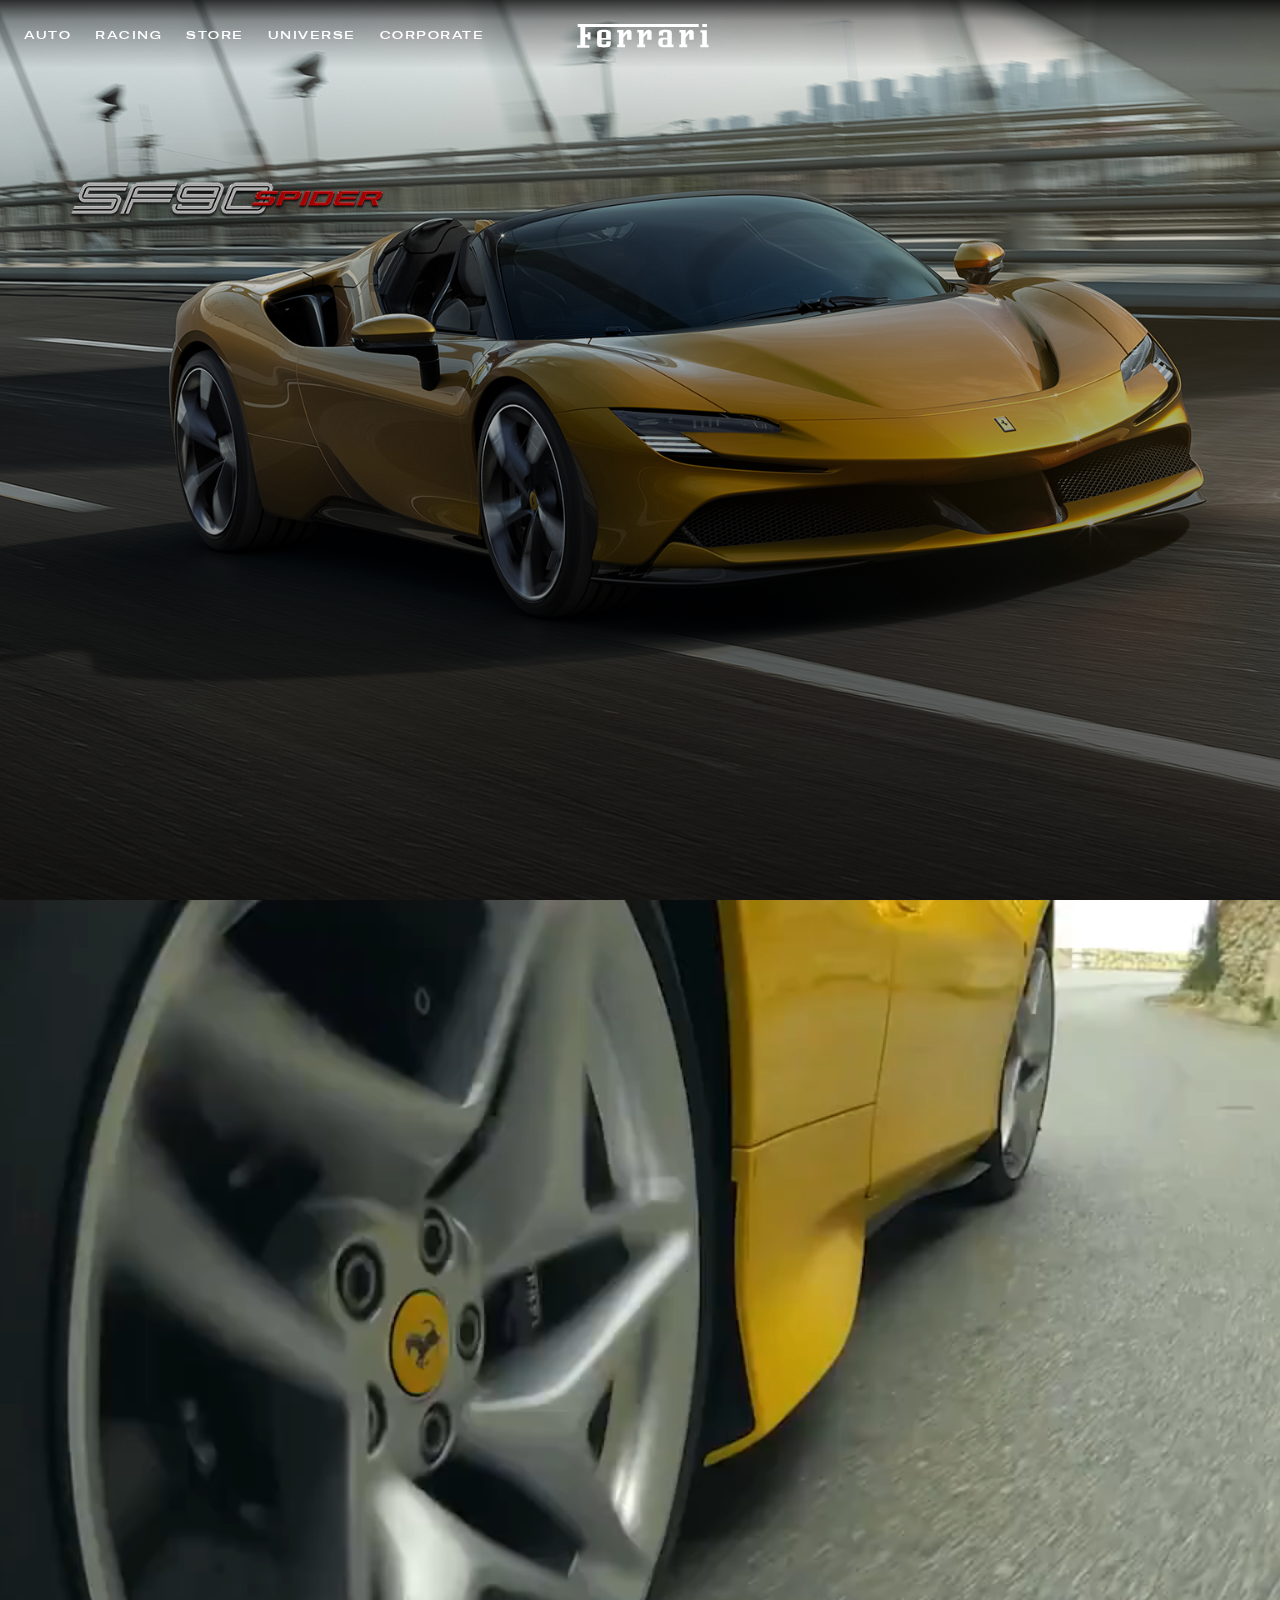
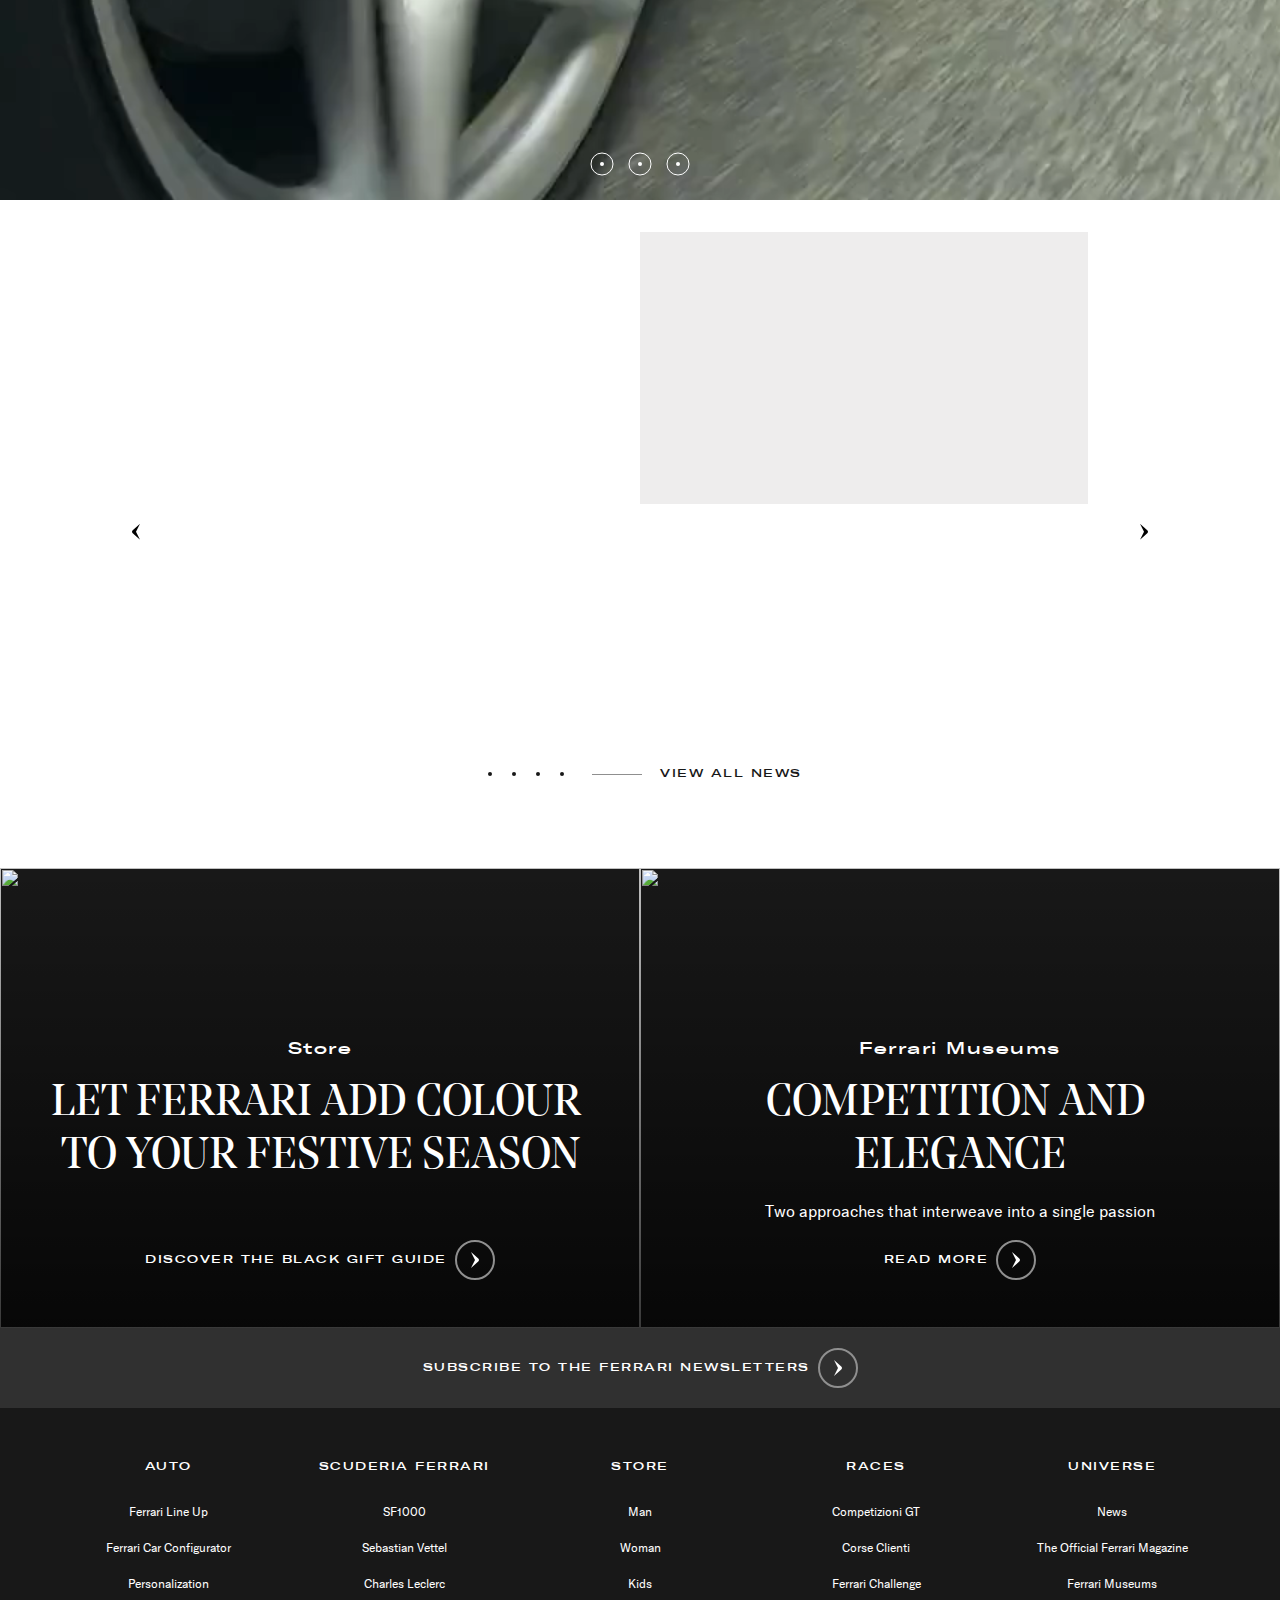
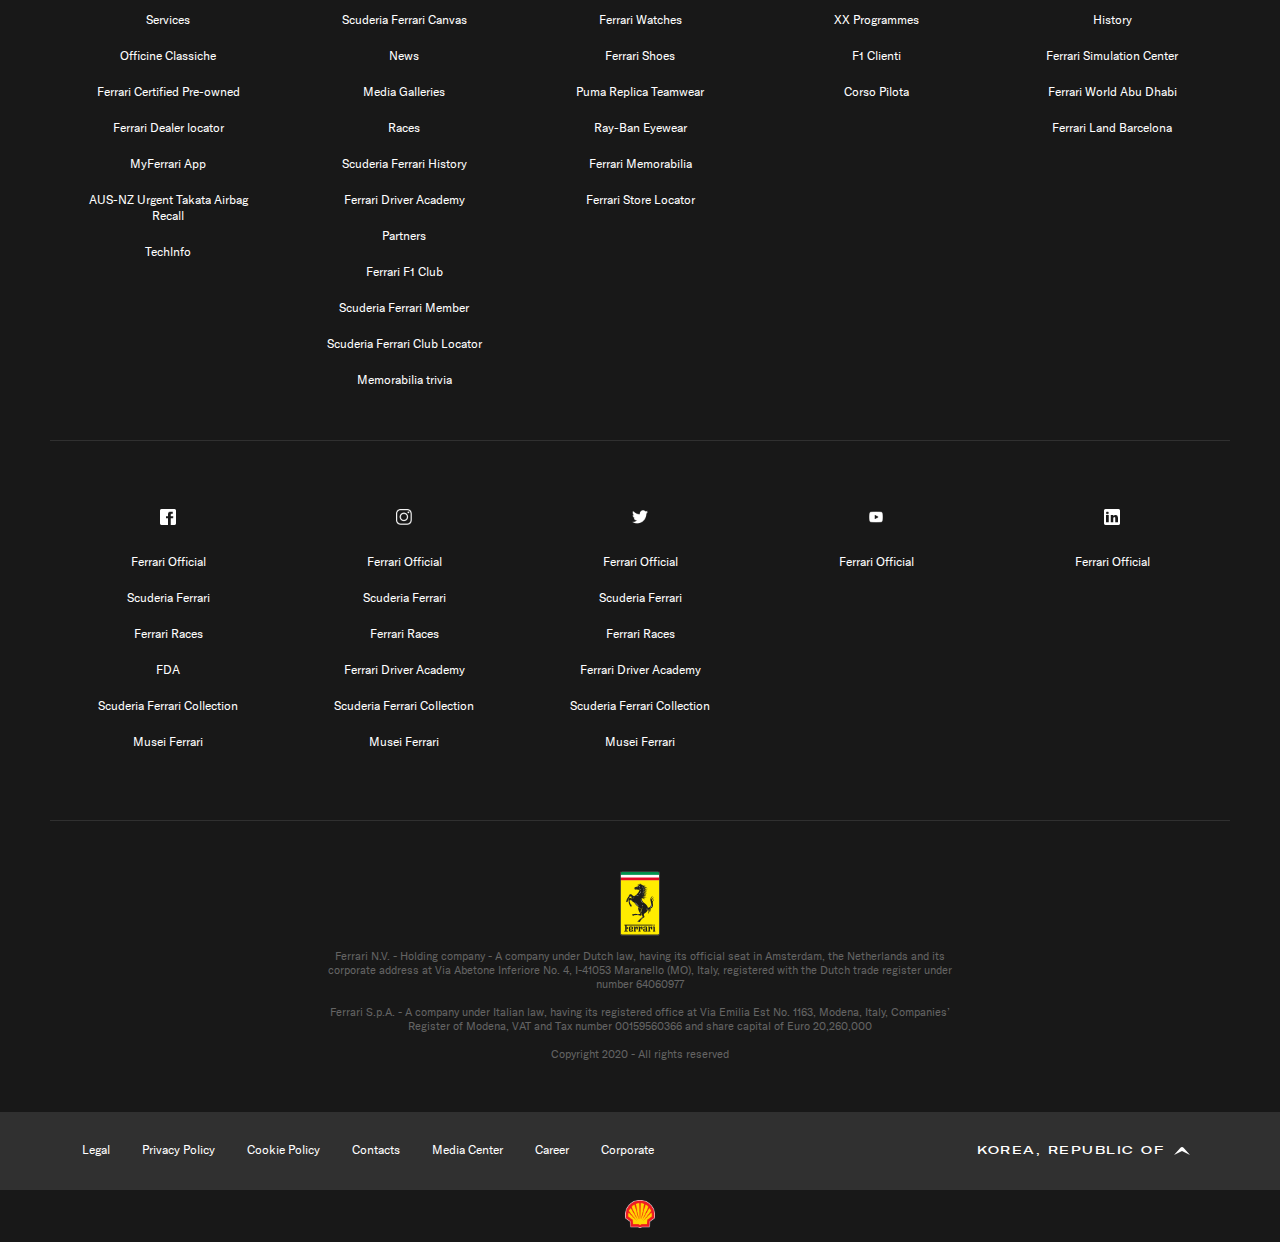
==== commit 8e671fec: "Add files via upload" ====
--- a/index.html
+++ b/index.html
@@ -1,554 +1,804 @@
-<!DOCTYPE html>
-<html lang="en">
-<head>
-  <meta charset="UTF-8">
-  <meta name="viewport" content="width=device-width, initial-scale=1.0">
-  <meta name="description" content="Ferrari - All the official contents of the Maranello based carmaker: all the cars in the range and the great historic cars, the official Ferrari dealers, the online store and the sports activities of a brand that has distinguished Italian excellence around the world since 1947">
-  <meta name="keywords" content="Official Ferrari Sites, Ferrari Sites, Ferrari Portals, Ferrari Brand, Brand, Enzo Ferrari, cars, sports, Scuderia Ferrari, Formula 1, Maranello, Prancing Horse, Prancing Horse">
-  <title>Official Ferrari website</title>
-  <link rel="stylesheet" href="css/common.css">
-  <link rel="stylesheet" href="css/index.css">
-</head>
-
-<body>
-<!-- onscroll="scrollAnimation()" -->
-<header></header>
-
-<main>
-
-  <section id="section3_slide_contents">
-    <div class="news_slide_container">
-      
-      <div id="news_slide_wrap">
-        <div class="news_contents_wrap">
-          <div class="news_flex_wrap">
-            <div class="news_text_wrap">
-              <h2 class="news_title">
-                <span class="news_title_span">1</span>
-                <span class="news_title_span">and</span>
-                <span class="news_title_span">titles</span>
-                <span class="news_title_span">for</span>
-                <span class="news_title_span">ferrari</span>
-                <span class="news_title_span">in</span>
-                <span class="news_title_span">gigt</span>
-                <span class="news_title_span">endurance</span>
-              </h2>
-              <div class="news_contents">The last race of the Italian GT Endurance Championship season ended with two victories and two titles. The 488 GT3 Evo 2020 no. 71 of AF Corse triumphed in the Pro class while its sister car of Easy Race won the Pro Am class.</div>
-              <div class="read_more_wrap">
-                <a href="#">
-                  <span class="body_font_medium margin_right_8">Read more</span>
-                  <span class="red_wheel_button">
-                    <span class="icon_border_gray">
-                      <span class="icon_over_circle">
-                        <svg viewBox="0 0 24 24"><circle cx="12" cy="12" r="11" stroke="1" ></circle></svg>
-                      </span>
-                      <svg viewBox="0 0 8 16" class="icon" width="8" height="16" xmlns="http://www.w3.org/2000/svg" style="height: 16px; width: 8px;">
-                        <path d="M7.268 9.547L0 16l4-8-4-8 7.268 6.453C7.715 6.82 8 7.377 8 8c0 .623-.285 1.18-.732 1.547z"></path>
-                      </svg>  
-                    </span>
-                  </span>
-                </a>
-              </div>
-            </div>
-            <picture class="news_img">
-              <source media="(max-width: 399px)" srcset="../img/section3_1_375.jpg">
-              <img src="img/section3_1_530.jpg" class="imgOpacity">
-            </picture>
-          </div>
-        </div>
-        <div class="news_contents_wrap">
-          <div class="news_flex_wrap">
-            <div class="news_text_wrap">
-              <h2 class="news_title">
-                <span class="news_title_span">2</span>
-                <span class="news_title_span">and</span>
-                <span class="news_title_span">titles</span>
-                <span class="news_title_span">for</span>
-                <span class="news_title_span">ferrari</span>
-                <span class="news_title_span">in</span>
-                <span class="news_title_span">gigt</span>
-                <span class="news_title_span">endurance</span>
-              </h2>
-              <div class="news_contents">The last race of the Italian GT Endurance Championship season ended with two victories and two titles. The 488 GT3 Evo 2020 no. 71 of AF Corse triumphed in the Pro class while its sister car of Easy Race won the Pro Am class.</div>
-              <div class="read_more_wrap">
-                <a href="#">
-                  <span class="body_font_medium margin_right_8">Read more</span>
-                  <span class="red_wheel_button">
-                    <span class="icon_border_gray">
-                      <span class="icon_over_circle">
-                        <svg viewBox="0 0 24 24"><circle cx="12" cy="12" r="11" stroke="1" ></circle></svg>
-                      </span>
-                      <svg viewBox="0 0 8 16" class="icon" width="8" height="16" xmlns="http://www.w3.org/2000/svg" style="height: 16px; width: 8px;">
-                        <path d="M7.268 9.547L0 16l4-8-4-8 7.268 6.453C7.715 6.82 8 7.377 8 8c0 .623-.285 1.18-.732 1.547z"></path>
-                      </svg>  
-                    </span>
-                  </span>
-                </a>
-              </div>
-            </div>
-            <picture class="news_img">
-              <source media="(max-width: 399px)" srcset="../img/section3_1_375.jpg">
-              <img src="img/section3_2_530.jpg" class="imgOpacity">
-            </picture>
-          </div>
-        </div>
-        <div class="news_contents_wrap">
-          <div class="news_flex_wrap">
-            <div class="news_text_wrap">
-              <h2 class="news_title">
-                <span>3</span>
-                <span>and</span>
-                <span>titles</span>
-                <span>for</span>
-                <span>ferrari</span>
-                <span>in</span>
-                <span>gigt</span>
-                <span>endurance</span>
-              </h2>
-              <div class="news_contents">The last race of the Italian GT Endurance Championship season ended with two victories and two titles. The 488 GT3 Evo 2020 no. 71 of AF Corse triumphed in the Pro class while its sister car of Easy Race won the Pro Am class.</div>
-              <div class="read_more_wrap">
-                <a href="#">
-                  <span class="body_font_medium margin_right_8">Read more</span>
-                  <span class="red_wheel_button">
-                    <span class="icon_border_gray">
-                      <span class="icon_over_circle">
-                        <svg viewBox="0 0 24 24"><circle cx="12" cy="12" r="11" stroke="1" ></circle></svg>
-                      </span>
-                      <svg viewBox="0 0 8 16" class="icon" width="8" height="16" xmlns="http://www.w3.org/2000/svg" style="height: 16px; width: 8px;">
-                        <path d="M7.268 9.547L0 16l4-8-4-8 7.268 6.453C7.715 6.82 8 7.377 8 8c0 .623-.285 1.18-.732 1.547z"></path>
-                      </svg>  
-                    </span>
-                  </span>
-                </a>
-              </div>
-            </div>
-            <picture class="news_img">
-              <source media="(max-width: 399px)" srcset="../img/section3_1_375.jpg">
-              <img src="img/section3_3_530.jpg" class="imgOpacity">
-            </picture>
-          </div>
-        </div>
-        <div class="news_contents_wrap">
-          <div class="news_flex_wrap">
-            <div class="news_text_wrap">
-              <h2 class="news_title">
-                <span>4</span>
-                <span>and</span>
-                <span>titles</span>
-                <span>for</span>
-                <span>ferrari</span>
-                <span>in</span>
-                <span>gigt</span>
-                <span>endurance</span>
-              </h2>
-              <div class="news_contents">The last race of the Italian GT Endurance Championship season ended with two victories and two titles. The 488 GT3 Evo 2020 no. 71 of AF Corse triumphed in the Pro class while its sister car of Easy Race won the Pro Am class.</div>
-              <div class="read_more_wrap">
-                <a href="#">
-                  <span class="body_font_medium margin_right_8">Read more</span>
-                  <span class="red_wheel_button">
-                    <span class="icon_border_gray">
-                      <span class="icon_over_circle">
-                        <svg viewBox="0 0 24 24"><circle cx="12" cy="12" r="11" stroke="1" ></circle></svg>
-                      </span>
-                      <svg viewBox="0 0 8 16" class="icon" width="8" height="16" xmlns="http://www.w3.org/2000/svg" style="height: 16px; width: 8px;">
-                        <path d="M7.268 9.547L0 16l4-8-4-8 7.268 6.453C7.715 6.82 8 7.377 8 8c0 .623-.285 1.18-.732 1.547z"></path>
-                      </svg>  
-                    </span>
-                  </span>
-                </a>
-              </div>
-            </div>
-            <picture class="news_img">
-              <source media="(max-width: 399px)" srcset="../img/section3_1_375.jpg">
-              <img src="img/section3_4_530.jpg" class="imgOpacity">
-            </picture>
-          </div>
-        </div>
-      </div>
-
-      <div id="news_button_prev" onclick="newsPrev()">
-        <svg width="8" height="16" xmlns="http://www.w3.org/2000/svg"><path d="M.732 9.547L8 16 4 8l4-8L.732 6.453A1.996 1.996 0 0 0 0 8c0 .623.285 1.18.732 1.547z"></path></svg>
-      </div>
-      <div id="news_button_next" onclick="newsNext()">
-        <svg width="8" height="16" viewBox="0 0 8 16" xmlns="http://www.w3.org/2000/svg"><path d="M7.268 9.547L0 16l4-8-4-8 7.268 6.453C7.715 6.82 8 7.377 8 8c0 .623-.285 1.18-.732 1.547z"></path></svg>
-      </div>
-    </div>
-
-    <div class="view_all_news">
-      <div class="news_index_wrap">
-        <span class="news_index" onclick="newsIndexChange(0)">
-          <svg width="24" height="24">
-            <circle cx="12" cy="12" r="11" stroke-width="1" fill="none" style="stroke-dashoffset: 3px;"></circle>
-          </svg>
-        </span>
-        <span class="news_index" onclick="newsIndexChange(1)">
-          <svg width="24" height="24">
-            <circle cx="12" cy="12" r="11" stroke-width="1" fill="none" style="stroke-dashoffset: 3px;"></circle>
-          </svg>
-        </span>
-        <span class="news_index" onclick="newsIndexChange(2)">
-          <svg width="24" height="24">
-            <circle cx="12" cy="12" r="11" stroke-width="1" fill="none" style="stroke-dashoffset: 3px;"></circle>
-          </svg>
-        </span>
-        <span class="news_index" onclick="newsIndexChange(3)">
-          <svg width="24" height="24">
-            <circle cx="12" cy="12" r="11" stroke-width="1" fill="none" style="stroke-dashoffset: 3px;"></circle>
-          </svg>
-        </span>
-      </div>
-      <div class="news_index_line"></div>
-      <div class="body_font_medium">view all news</div>
-    </div>
-  </section>
-
-
-  <section id="section4_double_content">
-    <div class="double_content_wrap">
-      <div class="single_content_wrap">
-        <a href="#">
-          <div class="single_text_wrap">
-            <h5>Store</h5>
-            <h3>
-              <span>NEW&nbsp;</span>
-              <span>LIMITED&nbsp;</span>
-              <span>EDITION</span>
-            </h3>
-            <div class="single_content_text">SPORTING SPIRIT MEETS ELEGANCE</div>
-            <div class="content_more_wrap">
-              <span class="body_font_medium margin_right_8">Discover more</span>
-
-              <span class="red_wheel_button">
-                <span class="icon_border_gray">
-                  <span class="icon_over_circle">
-                    <svg viewBox="0 0 24 24"><circle cx="12" cy="12" r="11" stroke="1" ></circle></svg>
-                  </span>
-                  <svg viewBox="0 0 8 16" class="icon" width="8" height="16" xmlns="http://www.w3.org/2000/svg" style="height: 16px; width: 8px;" fill="#fff">
-                    <path d="M7.268 9.547L0 16l4-8-4-8 7.268 6.453C7.715 6.82 8 7.377 8 8c0 .623-.285 1.18-.732 1.547z"></path>
-                  </svg>  
-                </span>
-              </span>
-
-            </div>
-          </div>
-          <picture class="content_store_img">
-            <source media="(max-width: 600px)" srcset="img/section4_1_375.jpg">
-            <img src="img/section4_1_960.jpg">
-          </picture>
-        </a>
-      </div>
-      <div class="single_content_wrap">
-        <a href="#">
-          <div class="single_text_wrap">
-            <h5>Ferrari Museums</h5>
-            <h3>
-              <span>Competition&nbsp;</span>
-              <span>and&nbsp;</span>
-              <span>elegance</span>
-            </h3>
-            <div class="single_content_text">Two approaches that interweave into a single passion</div>
-            <div class="content_more_wrap">
-              <span class="body_font_medium margin_right_8">READ MORE</span>
-              <span class="red_wheel_button">
-                <span class="icon_border_gray">
-                  <span class="icon_over_circle">
-                    <svg viewBox="0 0 24 24"><circle cx="12" cy="12" r="11" stroke="1" ></circle></svg>
-                  </span>
-                  <svg viewBox="0 0 8 16" class="icon" width="8" height="16" xmlns="http://www.w3.org/2000/svg" style="height: 16px; width: 8px;" fill="#fff">
-                    <path d="M7.268 9.547L0 16l4-8-4-8 7.268 6.453C7.715 6.82 8 7.377 8 8c0 .623-.285 1.18-.732 1.547z"></path>
-                  </svg>  
-                </span>
-              </span>
-            </div>
-          </div>
-          <picture class="content_store_img">
-            <source media="(max-width: 600px)" srcset="img/section4_2_375.jpg">
-            <img src="img/section4_2_960.jpg">
-          </picture>
-        </a>
-      </div>
-      
-    </div>
-  </section>
-
-</main>
-
-
-<footer id="footer">
-  <div id="footer_subscribe">
-    <div class="subscribe_container">
-        <a href="#">
-          <span class="subscribe_text body_font_medium margin_right_8">SUBSCRIBE TO THE FERRARI NEWSLETTERS</span>
-          <span class="red_wheel_button">
-            <span class="icon_border_gray">
-              <span class="icon_over_circle">
-                <svg viewBox="0 0 24 24"><circle cx="12" cy="12" r="11" stroke="1" ></circle></svg>
-              </span>
-              <svg viewBox="0 0 8 16" class="icon" width="8" height="16" xmlns="http://www.w3.org/2000/svg" style="height: 16px; width: 8px;" fill="#fff">
-                <path d="M7.268 9.547L0 16l4-8-4-8 7.268 6.453C7.715 6.82 8 7.377 8 8c0 .623-.285 1.18-.732 1.547z"></path>
-              </svg>  
-            </span>
-          </span>
-        </a>
-    </div>
-  </div>
-
-  <div id="footer_content">
-    <div class="footer_content_container">
-      <div class="footer_nav_section">
-        <div class="footer_nav_title body_font_medium">
-          <a href="#">AUTO</a>
-          <i class="footer_nav_title_m_icon">
-            <svg width="16" height="16" viewBox="0 0 16 16" xmlns="http://www.w3.org/2000/svg"><path d="M7.063 8.938L.5 8.5a.5.5 0 0 1 0-1l6.563-.438L7.5.5a.5.5 0 0 1 1 0l.438 6.563L15.5 7.5a.5.5 0 0 1 0 1l-6.563.438L8.5 15.5a.5.5 0 0 1-1 0l-.438-6.563z"></path></svg>
-          </i>
-        </div>
-        <div class="footer_nav_column">
-          <ul class="footer_nav_ul">
-            <li><a href="#">Ferrari Line Up</a></li>
-            <li><a href="#">Ferrari Car Configurator</a></li>
-            <li><a href="#">Personalization</a></li>
-            <li><a href="#">Services</a></li>
-            <li><a href="#">Officine Classiche</a></li>
-            <li><a href="#">Ferrari Certified Pre-owned</a></li>
-            <li><a href="#">Ferrari Dealer locator</a></li>
-            <li><a href="#">MyFerrari App</a></li>
-            <li><a href="#">AUS-NZ Urgent Takata Airbag Recall</a></li>
-            <li><a href="#">Techlnfo</a></li>
-          </ul>
-        </div>
-      </div>
-      <div class="footer_nav_section">
-        <div class="footer_nav_title body_font_medium">
-          <a href="#">SCUDERIA FERRARI</a>
-          <i class="footer_nav_title_m_icon">
-            <svg width="16" height="16" viewBox="0 0 16 16" xmlns="http://www.w3.org/2000/svg"><path d="M7.063 8.938L.5 8.5a.5.5 0 0 1 0-1l6.563-.438L7.5.5a.5.5 0 0 1 1 0l.438 6.563L15.5 7.5a.5.5 0 0 1 0 1l-6.563.438L8.5 15.5a.5.5 0 0 1-1 0l-.438-6.563z"></path></svg>
-          </i>
-        </div>
-        <div class="footer_nav_column" name="nav">
-          <ul class="footer_nav_ul">
-            <li><a href="#">SF1000</a></li>
-            <li><a href="#">Sebastian Vettel</a></li>
-            <li><a href="#">Charles Leclerc</a></li>
-            <li><a href="#">Scuderia Ferrari Canvas</a></li>
-            <li><a href="#">News</a></li>
-            <li><a href="#">Media Galleries</a></li>
-            <li><a href="#">Races</a></li>
-            <li><a href="#">Scuderia Ferrari History</a></li>
-            <li><a href="#">Ferrari Driver Academy</a></li>
-            <li><a href="#">Partners</a></li>
-            <li><a href="#">Ferrari F1 Club</a></li>
-            <li><a href="#">Scuderia Ferrari Member</a></li>
-            <li><a href="#">Scuderia Ferrari Club Locator</a></li>
-            <li><a href="#">Memorabilia trivia</a></li>
-          </ul>
-        </div>
-      </div>
-      <div class="footer_nav_section">
-        <div class="footer_nav_title body_font_medium">
-          <a href="#">STORE</a>
-          <i class="footer_nav_title_m_icon">
-            <svg width="16" height="16" viewBox="0 0 16 16" xmlns="http://www.w3.org/2000/svg"><path d="M7.063 8.938L.5 8.5a.5.5 0 0 1 0-1l6.563-.438L7.5.5a.5.5 0 0 1 1 0l.438 6.563L15.5 7.5a.5.5 0 0 1 0 1l-6.563.438L8.5 15.5a.5.5 0 0 1-1 0l-.438-6.563z"></path></svg>
-          </i>
-        </div>
-        <div class="footer_nav_column">
-          <ul class="footer_nav_ul">
-            <li><a href="#">Man</a></li>
-            <li><a href="#">Woman</a></li>
-            <li><a href="#">Kids</a></li>
-            <li><a href="#">Ferrari Watches</a></li>
-            <li><a href="#">Ferrari Shoes</a></li>
-            <li><a href="#">Puma Replica Teamwear</a></li>
-            <li><a href="#">Ray-Ban Eyewear</a></li>
-            <li><a href="#">Ferrari Memorabilia</a></li>
-            <li><a href="#">Ferrari Store Locator</a></li>
-          </ul>
-        </div>
-      </div>
-      <div class="footer_nav_section">
-        <div class="footer_nav_title body_font_medium">
-          <a href="#">RACES</a>
-          <i class="footer_nav_title_m_icon">
-            <svg width="16" height="16" viewBox="0 0 16 16" xmlns="http://www.w3.org/2000/svg"><path d="M7.063 8.938L.5 8.5a.5.5 0 0 1 0-1l6.563-.438L7.5.5a.5.5 0 0 1 1 0l.438 6.563L15.5 7.5a.5.5 0 0 1 0 1l-6.563.438L8.5 15.5a.5.5 0 0 1-1 0l-.438-6.563z"></path></svg>
-          </i>
-        </div>
-        <div class="footer_nav_column">
-          <ul class="footer_nav_ul">
-            <li><a href="#">Competizioni GT</a></li>
-            <li><a href="#">Corse Clienti</a></li>
-            <li><a href="#">Ferrari Challenge</a></li>
-            <li><a href="#">XX Programmes</a></li>
-            <li><a href="#">F1 Clienti</a></li>
-            <li><a href="#">Corso Pilota</a></li>
-          </ul>
-        </div>
-      </div>
-      <div class="footer_nav_section">
-        <div class="footer_nav_title body_font_medium">
-          <a href="#">UNIVERSE</a>
-          <i class="footer_nav_title_m_icon">
-            <svg width="16" height="16" viewBox="0 0 16 16" xmlns="http://www.w3.org/2000/svg"><path d="M7.063 8.938L.5 8.5a.5.5 0 0 1 0-1l6.563-.438L7.5.5a.5.5 0 0 1 1 0l.438 6.563L15.5 7.5a.5.5 0 0 1 0 1l-6.563.438L8.5 15.5a.5.5 0 0 1-1 0l-.438-6.563z"></path></svg>
-          </i>
-        </div>
-        <div class="footer_nav_column">
-          <ul class="footer_nav_ul">
-            <li><a href="#">News</a></li>
-            <li><a href="#">The Official Ferrari Magazine</a></li>
-            <li><a href="#">Ferrari Museums</a></li>
-            <li><a href="#">History</a></li>
-            <li><a href="#">Ferrari Simulation Center</a></li>
-            <li><a href="#">Ferrari World Abu Dhabi</a></li>
-            <li><a href="#">Ferrari Land Barcelona</a></li>
-          </ul>
-        </div>
-      </div>
-    </div>
-  </div>
-
-  <div id="footer_social">
-    <div class="footer_social_container">
-      <div class="footer_nav_section">
-        <div class="footer_social_title">
-          <div class="social_m_name">
-            <figure><img src="img/i_facebook.png" alt="Facebook"></figure>
-            <span class="body_font_medium">FACEBOOK</span>
-          </div>
-          <i class="footer_nav_title_m_icon">
-            <svg width="16" height="16" viewBox="0 0 16 16" xmlns="http://www.w3.org/2000/svg"><path d="M7.063 8.938L.5 8.5a.5.5 0 0 1 0-1l6.563-.438L7.5.5a.5.5 0 0 1 1 0l.438 6.563L15.5 7.5a.5.5 0 0 1 0 1l-6.563.438L8.5 15.5a.5.5 0 0 1-1 0l-.438-6.563z"></path></svg>
-          </i>
-        </div>
-        <div class="footer_nav_column">
-          <ul class="footer_nav_ul">
-            <li><a href="#">Ferrari Official</a></li>
-            <li><a href="#">Scuderia Ferrari</a></li>
-            <li><a href="#">Ferrari Races</a></li>
-            <li><a href="#">FDA</a></li>
-            <li><a href="#">Scuderia Ferrari Collection</a></li>
-            <li><a href="#">Musei Ferrari</a></li>
-          </ul>
-        </div>
-      </div>
-      <div class="footer_nav_section">
-        <div class="footer_social_title">
-          <div class="social_m_name">
-            <figure><img src="img/i_instagram.png" alt="Instagram"></figure>
-            <span class="body_font_medium">INSTARGRAM</span>
-          </div>
-          <i class="footer_nav_title_m_icon">
-            <svg width="16" height="16" viewBox="0 0 16 16" xmlns="http://www.w3.org/2000/svg"><path d="M7.063 8.938L.5 8.5a.5.5 0 0 1 0-1l6.563-.438L7.5.5a.5.5 0 0 1 1 0l.438 6.563L15.5 7.5a.5.5 0 0 1 0 1l-6.563.438L8.5 15.5a.5.5 0 0 1-1 0l-.438-6.563z"></path></svg>
-          </i>
-        </div>
-        <div class="footer_nav_column">
-          <ul class="footer_nav_ul">
-            <li><a href="#">Ferrari Official</a></li>
-            <li><a href="#">Scuderia Ferrari</a></li>
-            <li><a href="#">Ferrari Races</a></li>
-            <li><a href="#">Ferrari Driver Academy</a></li>
-            <li><a href="#">Scuderia Ferrari Collection</a></li>
-            <li><a href="#">Musei Ferrari</a></li>
-          </ul>
-        </div>
-      </div>
-      <div class="footer_nav_section">
-        <div class="footer_social_title">
-          <div class="social_m_name">
-            <figure><img src="img/i_twitter.png" alt="Twitter"></figure>
-            <span class="body_font_medium">TWITTER</span>
-          </div>
-          <i class="footer_nav_title_m_icon">
-            <svg width="16" height="16" viewBox="0 0 16 16" xmlns="http://www.w3.org/2000/svg"><path d="M7.063 8.938L.5 8.5a.5.5 0 0 1 0-1l6.563-.438L7.5.5a.5.5 0 0 1 1 0l.438 6.563L15.5 7.5a.5.5 0 0 1 0 1l-6.563.438L8.5 15.5a.5.5 0 0 1-1 0l-.438-6.563z"></path></svg>
-          </i>
-        </div>
-        <div class="footer_nav_column">
-          <ul class="footer_nav_ul">
-            <li><a href="#">Ferrari Official</a></li>
-            <li><a href="#">Scuderia Ferrari</a></li>
-            <li><a href="#">Ferrari Races</a></li>
-            <li><a href="#">Ferrari Driver Academy</a></li>
-            <li><a href="#">Scuderia Ferrari Collection</a></li>
-            <li><a href="#">Musei Ferrari</a></li>
-          </ul>
-        </div>
-      </div>
-      <div class="footer_nav_section">
-        <div class="footer_social_title">
-          <div class="social_m_name">
-            <figure><img src="img/i_youtube.png" alt="Youtube"></figure>
-            <span class="body_font_medium">YOUTUBE</span>
-          </div>
-          <i class="footer_nav_title_m_icon">
-            <svg width="16" height="16" viewBox="0 0 16 16" xmlns="http://www.w3.org/2000/svg"><path d="M7.063 8.938L.5 8.5a.5.5 0 0 1 0-1l6.563-.438L7.5.5a.5.5 0 0 1 1 0l.438 6.563L15.5 7.5a.5.5 0 0 1 0 1l-6.563.438L8.5 15.5a.5.5 0 0 1-1 0l-.438-6.563z"></path></svg>
-          </i>
-        </div>
-        <div class="footer_nav_column">
-          <ul class="footer_nav_ul">
-            <li><a href="#">Ferrari Official</a></li>
-          </ul>
-        </div>
-      </div>
-      <div class="footer_nav_section">
-        <div class="footer_social_title">
-          <div class="social_m_name">
-            <figure><img src="img/i_linkedin.png" alt="Linkedin"></figure>
-            <span class="body_font_medium">LINKEDIN</span>
-          </div>
-          <i class="footer_nav_title_m_icon">
-            <svg width="16" height="16" viewBox="0 0 16 16" xmlns="http://www.w3.org/2000/svg"><path d="M7.063 8.938L.5 8.5a.5.5 0 0 1 0-1l6.563-.438L7.5.5a.5.5 0 0 1 1 0l.438 6.563L15.5 7.5a.5.5 0 0 1 0 1l-6.563.438L8.5 15.5a.5.5 0 0 1-1 0l-.438-6.563z"></path></svg>
-          </i>
-        </div>
-        <div class="footer_nav_column">
-          <ul class="footer_nav_ul">
-            <li><a href="#">Ferrari Official</a></li>
-          </ul>
-        </div>
-      </div>
-    </div>
-  </div>
-
-  <div id="footer_rights">
-    <div class="footer_rights_container">
-      <figure><img src="img/footer_ferrari.png"></figure>
-      <div>Ferrari N.V. - Holding company - A company under Dutch law, having its official seat in Amsterdam, the Netherlands and its corporate address at Via Abetone Inferiore No. 4, I-41053 Maranello (MO), Italy, registered with the Dutch trade register under number 64060977</div>
-      <div><br></div>
-      <div>Ferrari S.p.A. - A company under Italian law, having its registered office at Via Emilia Est No. 1163, Modena, Italy, Companies’ Register of Modena, VAT and Tax number 00159560366 and share capital of Euro 20,260,000</div>
-      <div><br></div>
-      <div>Copyright 2020 - All rights reserved</div>
-    </div>
-  </div>
-
-  <div id="footer_service">
-    <div class="footer_service_container">
-      <ul class="footer_service_ul">
-        <li><a href="#">Legal</a></li>
-        <li><a href="#">Privacy Policy</a></li>
-        <li><a href="#">Cookie Policy</a></li>
-        <li><a href="#">Contacts</a></li>
-        <li><a href="#">Media Center</a></li>
-        <li><a href="#">Career</a></li>
-        <li><a href="#">Corporate</a></li>
-      </ul>
-      <div class="footer_service_country">
-        <a href="#">
-          <span class="body_font_medium">Korea, Republic of</span>
-          <svg width="16" height="8" viewBox="0 0 16 8" xmlns="http://www.w3.org/2000/svg" fill="#fff"><path d="M9.547.732L16 8 8 4 0 8 6.453.732A1.996 1.996 0 0 1 8 0c.623 0 1.18.285 1.547.732z"></path></svg>
-        </a>
-      </div>
-    </div>
-  </div>
-
-  <div id="footer_shell">
-    <figure class="footer_shell_container">
-      <a href="#"><img src="img/footer_shell.png"></a>
-    </figure>
-  </div>
-</footer>
-
-
-<script src="js/common.js"></script>
-<script src="js/index.js"></script>
-
-
-
-
-    
-</body>
+<!DOCTYPE html>
+<html lang="en">
+<head>
+    <meta charset="UTF-8">
+    <meta name="viewport" content="width=device-width, initial-scale=1.0">
+    <meta name="description" content="Ferrari - All the official contents of the Maranello based carmaker: all the cars in the range and the great historic cars, the official Ferrari dealers, the online store and the sports activities of a brand that has distinguished Italian excellence around the world since 1947">
+    <meta name="keywords" content="Official Ferrari Sites, Ferrari Sites, Ferrari Portals, Ferrari Brand, Brand, Enzo Ferrari, cars, sports, Scuderia Ferrari, Formula 1, Maranello, Prancing Horse, Prancing Horse">
+    <link rel="stylesheet" href="css/common.css">
+    <link rel="stylesheet" href="css/index.css">
+    <link rel="stylesheet" href="css/ani.css">
+    <title>Official Ferrari website</title>
+</head>
+
+<body>
+
+        <!-- first header -->
+    <header id="header">
+
+        <div id="header_wrap" class="header_wrap">
+            <div class="header_conts">
+                <ul>
+                    <li class="header_item"> <button class="header_button">
+                        AUTO
+                    </button></li>
+                    <li class="header_item">
+                        <button class="header_button">RACING</button></li>
+                    <li class="header_item"><button class="header_button">STORE</button></li>
+                    <li class="header_item"><button class="header_button">UNIVERSE</button></li>
+                    <li class="header_item"><button class="header_button">CORPORATE</button></li>
+                    <li class="m_header_item"><button class="header_button">MENU</button></li>
+                </ul> 
+            </div>
+            <h1 class="header_logo_wrap">
+                <a href="#">
+                    <svg xmlns="http://www.w3.org/2000/svg" fill = "white" height = " 24px" viewBox="0 0 138 25"><title>Ferrari</title><path d="M99.1 19.7v-10c0-3.1-1.7-3.7-6.5-3.7-5.2 0-7 .7-7 4.3v1.6H90v-1.3c0-1.8.1-2.1 2.4-2.1 1.9 0 2 .2 2 2.1v3.6h-4.6c-3.6 0-4.7 1.7-4.7 3.7h4.5v-.1c0-.9.6-1.7 1.5-1.7h3.4v4c0 1.4-.7 1.7-1.7 1.7H91c-1.1 0-1.5-.7-1.5-1.7v-2.2H85v2.5c0 2.1 1.6 3.8 4.1 3.8h11.8v-2.7h-1.8v-1.8zm36.6 1.9V6.4H129v2.5h1.9v12.7H129v2.6h8.5v-2.6h-1.8zM118.8 6c-2.5 0-4.1 3.1-5.2 4.4V6.3H107v2.5h1.8v12.7H107v2.7h8.2v-2.7h-1.7v-6.8c0-.6 3.9-5.5 3.9-5v6.8h4.6V8.9c0-1.8-1.1-2.9-3.2-2.9m-88.3 8.6h-4.7V9.8c0-.9.3-1.4 1.4-1.4h2c.8 0 1.3.4 1.3 1v5.2zm-2-8.6h-.7C22.4 6 21 7.2 21 10.3v10c0 3.4 2 4 6.9 4.1h.5c5.3-.1 6.9-.5 6.9-3.7v-2.6h-4.6v1.3c0 1.8-.3 1.9-2.5 1.9-2.6 0-2.5-.2-2.4-1.9v-3.1h9.6V9.6c0-2.5-1.9-3.6-6.9-3.6zM131 3.2h4.9V0H131v3.2zM.7 3.2h2.8v18.9H0v2.6h13v-2.6H8.6v-8.4h2.5v2.4h3V8.6h-3v2.2H8.6V3.2h118.6V0H.7v3.2zM53.8 6c-2.5 0-4.1 3.1-5.2 4.4V6.3H42v2.5h1.8v12.7H42v2.7h8.2v-2.7h-1.7v-6.8c0-.6 3.9-5.5 3.9-5v6.8H57V8.9C57 7.1 55.9 6 53.8 6m21 0c-2.5 0-4.1 3.1-5.2 4.4V6.3H63v2.5h1.8v12.7H63v2.7h8.2v-2.7h-1.7v-6.8c0-.6 3.9-5.5 3.9-5v6.8H78V8.9C78 7.1 76.9 6 74.8 6"></path></svg>
+
+                </a>
+                
+            </h1>
+            <div class="Header__endcol__jBBfXtuB">
+
+            </div>
+            
+        </div>
+
+    </header>
+
+        <!-- second header -->
+    <header id="header2">
+
+        <div id="header2_wrap" class="header2_wrap">
+            <div class="header2_conts">
+                <ul>
+                    <li class="header2_item"> <button class="header2_button">
+                        AUTO
+                    </button></li>
+                    <li class="header2_item">
+                        <button class="header2_button">RACING</button></li>
+                    <li class="header2_item"><button class="header2_button">STORE</button></li>
+                    <li class="header2_item"><button class="header2_button">UNIVERSE</button></li>
+                    <li class="header2_item"><button class="header2_button">CORPORATE</button></li>
+                    <li class="m_header2_item"><button class="header2_button">MENU</button></li>
+                </ul> 
+            </div>
+            <h1 class="header2_logo_wrap">
+                <a href="#">
+                    <svg xmlns="http://www.w3.org/2000/svg" fill = "white" height = " 24px" viewBox="0 0 138 25"><title>Ferrari</title><path d="M99.1 19.7v-10c0-3.1-1.7-3.7-6.5-3.7-5.2 0-7 .7-7 4.3v1.6H90v-1.3c0-1.8.1-2.1 2.4-2.1 1.9 0 2 .2 2 2.1v3.6h-4.6c-3.6 0-4.7 1.7-4.7 3.7h4.5v-.1c0-.9.6-1.7 1.5-1.7h3.4v4c0 1.4-.7 1.7-1.7 1.7H91c-1.1 0-1.5-.7-1.5-1.7v-2.2H85v2.5c0 2.1 1.6 3.8 4.1 3.8h11.8v-2.7h-1.8v-1.8zm36.6 1.9V6.4H129v2.5h1.9v12.7H129v2.6h8.5v-2.6h-1.8zM118.8 6c-2.5 0-4.1 3.1-5.2 4.4V6.3H107v2.5h1.8v12.7H107v2.7h8.2v-2.7h-1.7v-6.8c0-.6 3.9-5.5 3.9-5v6.8h4.6V8.9c0-1.8-1.1-2.9-3.2-2.9m-88.3 8.6h-4.7V9.8c0-.9.3-1.4 1.4-1.4h2c.8 0 1.3.4 1.3 1v5.2zm-2-8.6h-.7C22.4 6 21 7.2 21 10.3v10c0 3.4 2 4 6.9 4.1h.5c5.3-.1 6.9-.5 6.9-3.7v-2.6h-4.6v1.3c0 1.8-.3 1.9-2.5 1.9-2.6 0-2.5-.2-2.4-1.9v-3.1h9.6V9.6c0-2.5-1.9-3.6-6.9-3.6zM131 3.2h4.9V0H131v3.2zM.7 3.2h2.8v18.9H0v2.6h13v-2.6H8.6v-8.4h2.5v2.4h3V8.6h-3v2.2H8.6V3.2h118.6V0H.7v3.2zM53.8 6c-2.5 0-4.1 3.1-5.2 4.4V6.3H42v2.5h1.8v12.7H42v2.7h8.2v-2.7h-1.7v-6.8c0-.6 3.9-5.5 3.9-5v6.8H57V8.9C57 7.1 55.9 6 53.8 6m21 0c-2.5 0-4.1 3.1-5.2 4.4V6.3H63v2.5h1.8v12.7H63v2.7h8.2v-2.7h-1.7v-6.8c0-.6 3.9-5.5 3.9-5v6.8H78V8.9C78 7.1 76.9 6 74.8 6"></path></svg>
+
+                </a>
+                
+            </h1>
+            <div class="Header2__endcol__jBBfXtuB">
+
+            </div>
+            
+        </div>
+
+    </header>
+
+
+    <main>
+
+        <section id="main">
+            <div class="main_wrap">
+                <div class="main_bg">
+                    
+                </div>
+                <div class="main_conts main_animation">
+                    <h4>Auto</h4>
+                    <h2>
+                        <span style="animation-delay: 0.1s;">FERRARI &nbsp;</span>
+                        <span style="animation-delay:0.2s;">SF90 &nbsp;</span>
+                        <span style="animation-delay:0.3s;">Spider</span>
+                    </h2>
+
+                    <div onmouseover="hover(0)" onmouseout="out(0)" class="subscribe_container main_animation_container">
+                        <a href="#">
+                          <span class="subscribe_text body_font_medium ">Discover more</span>
+                          <span class="red_wheel_button">
+                            <span class="icon_border_gray">
+                              <span class="icon_over_circle">
+                                <svg viewBox="0 0 24 24"><circle cx="12" cy="12" r="11" stroke="1" fill="white" ></circle></svg>
+                              </span>
+                              <svg viewBox="0 0 8 16" class="icon" width="8" height="16" fill="white" xmlns="http://www.w3.org/2000/svg" style="height: 16px; width: 8px;">
+                                <path d="M7.268 9.547L0 16l4-8-4-8 7.268 6.453C7.715 6.82 8 7.377 8 8c0 .623-.285 1.18-.732 1.547z"></path>
+                              </svg>  
+                            </span>
+                          </span>
+                        </a>
+                    </div>
+
+                </div>
+            </div>
+
+
+        </section>
+
+        <section id="main_banner">
+            <div class="main_banner_container">
+                <div class="swipper_wrap">
+                                <span onclick="toggleAnimation(0)" class="bullet">
+                                    <svg class="swipper_white" width="24" height="24">
+                                        <circle cx="12" cy="12" r="11" stroke="white" stroke-width="1" fill="none" style="stroke-dashoffset: 64px;"></circle>
+                                        
+                                    </svg>
+                                    <svg class="swipper_red"  viewBox="0 0 24 24"><circle cx="12" cy="12" r="11" fill="none" stroke="#da291c" stroke-width="1"></circle></svg>
+                                </span>
+                                <span onclick="toggleAnimation(1)" class="bullet">
+                                    <svg class="swipper_white"  width="24" height="24">
+                                        <circle cx="12" cy="12" r="11" stroke="white" stroke-width="1" fill="none" style="stroke-dashoffset: 64px;"></circle>
+                                        
+                                    </svg>
+                                    <svg class="swipper_red"  viewBox="0 0 24 24"><circle cx="12" cy="12" r="11" fill="none" stroke="#da291c" stroke-width="1"></circle></svg>
+                                </span>
+                                <span onclick="toggleAnimation(2)" class="bullet">
+                                    <svg class="swipper_white"  width="24" height="24">
+                                        <circle cx="12" cy="12" r="11" stroke="white" stroke-width="1" fill="none" style="stroke-dashoffset: 64px;"></circle>
+                                        
+                                    </svg>
+                                    <svg class="swipper_red"  viewBox="0 0 24 24"><circle cx="12" cy="12" r="11" fill="none" stroke="#da291c" stroke-width="1"></circle></svg>
+                                </span>
+                            </div>
+            </div>
+            
+            <!-- first theme -->
+            <div class="Theme_warp" style="left: 0;">
+                <div class="cover_theme_wrap"> 
+                    <video class="landing_video " autoplay muted>
+                            <source src="video/landing1.mp4" type="video/mp4">
+                                '당신의 브라우저는 비디오 화일 재생을 지원하지 않습니다.'   
+                    </video>
+
+                </div>
+
+                <div class="main_conts">
+                    <h4>Auto</h4> 
+                    <h2>
+                        <span style="animation-delay: 0.1s;">START &nbsp;</span>
+                        <span style="animation-delay: 0.2s;">YOUR &nbsp;</span>
+                        <span style="animation-delay: 0.3s;">ENGINE</span>
+                    </h2>
+
+                    <div onmouseover="hover(1)" onmouseout="out(1)" class="subscribe_container">
+                        <a href="#">
+                          <span class="subscribe_text body_font_medium ">Discover the Ferrari Line Up</span>
+                          <span class="red_wheel_button">
+                            <span class="icon_border_gray">
+                              <span class="icon_over_circle">
+                                <svg viewBox="0 0 24 24"><circle cx="12" cy="12" r="11" stroke="1" fill="white" ></circle></svg>
+                              </span>
+                              <svg viewBox="0 0 8 16" class="icon" width="8" height="16" fill="white" xmlns="http://www.w3.org/2000/svg" style="height: 16px; width: 8px;">
+                                <path d="M7.268 9.547L0 16l4-8-4-8 7.268 6.453C7.715 6.82 8 7.377 8 8c0 .623-.285 1.18-.732 1.547z"></path>
+                              </svg>  
+                            </span>
+                          </span>
+                        </a>
+                    </div>
+                </div>
+                
+
+            </div>
+
+            <!-- second theme -->
+            <div class="Theme_warp" style="left: 100%;">
+                <div class="cover_theme_wrap"> 
+                    <video class="landing_video" autoplay muted>
+                            <source src="video/landing2.mp4" type="video/mp4">
+                                '당신의 브라우저는 비디오 화일 재생을 지원하지 않습니다.'   
+                    </video>
+
+                </div>
+
+                <div class="main_conts">
+                    <h4>Scuderia</h4> 
+                    <h2>
+                        <span style="animation-delay: 0.1s;">#EssereFerrari</span>
+                    </h2>
+
+                    <div  onmouseover="hover(2)" onmouseout="out(2)" class="subscribe_container"  >
+                        <a href="#">
+                          <span class="subscribe_text body_font_medium ">Discover the Ferrari Line Up</span>
+                          <span class="red_wheel_button">
+                            <span class="icon_border_gray">
+                              <span class="icon_over_circle">
+                                <svg viewBox="0 0 24 24"><circle cx="12" cy="12" r="11" stroke="1" fill="white" ></circle></svg>
+                              </span>
+                              <svg viewBox="0 0 8 16" class="icon" width="8" height="16" fill="white" xmlns="http://www.w3.org/2000/svg" style="height: 16px; width: 8px;">
+                                <path d="M7.268 9.547L0 16l4-8-4-8 7.268 6.453C7.715 6.82 8 7.377 8 8c0 .623-.285 1.18-.732 1.547z"></path>
+                              </svg>  
+                            </span>
+                          </span>
+                        </a>
+                    </div>
+                </div>
+
+            </div>
+
+            <!-- third theme -->
+            <div class="Theme_warp" style="left: 100%;">
+                <div class="cover_theme_wrap"> 
+                    <video class="landing_video" autoplay muted>
+                            <source src="video/landing3.mp4" type="video/mp4">
+                                '당신의 브라우저는 비디오 화일 재생을 지원하지 않습니다.'   
+                    </video>
+
+                </div>
+
+                <div class="main_conts">
+                    <h4>Store</h4> 
+                    <h2>
+                        <span style="animation-delay: 0.1s;">FEEL &nbsp;</span>
+                        <span style="animation-delay: 0.2s;">THE &nbsp;</span>
+                        <span style="animation-delay: 0.3s;">DREAM</span>
+                    </h2>
+
+                    <div onmouseover="hover(3)" onmouseout="out(3)" class="subscribe_container">
+                        <a href="#">
+                          <span class="subscribe_text body_font_medium ">Discover more</span>
+                          <span class="red_wheel_button">
+                            <span class="icon_border_gray">
+                              <span class="icon_over_circle">
+                                <svg  viewBox="0 0 24 24"><circle cx="12" cy="12" r="11" stroke="1"  ></circle></svg>
+                              </span>
+                              <svg viewBox="0 0 8 16" class="icon" width="8" height="16" fill="white" xmlns="http://www.w3.org/2000/svg" style="height: 16px; width: 8px;">
+                                <path d="M7.268 9.547L0 16l4-8-4-8 7.268 6.453C7.715 6.82 8 7.377 8 8c0 .623-.285 1.18-.732 1.547z"></path>
+                              </svg>  
+                            </span>
+                          </span>
+                        </a>
+                    </div>
+                </div>
+
+            </div>
+
+        </section>
+
+
+
+        <section id="news_slide">
+          <div class="news_slide_container">
+            
+            <div id="news_slide_wrap">
+              <div class="news_contents_wrap">
+                <div class="news_flex_wrap">
+                  <div class="news_text_wrap">
+                    <h2 class="news_title">
+                      <span class="news_title_span">turkish</span>
+                      <span class="news_title_span">grand</span>
+                      <span class="news_title_span">prix</span>
+                      <span class="news_title_span">-</span>
+                      <span class="news_title_span">turkish</span>
+                      <span class="news_title_span">delight</span>
+                    </h2>
+                    <div class="news_contents">16 places gained overall and a third podium finish of the season, as well as the best team result of the year.</div>
+                    <div class="read_more_wrap">
+                      <a href="#">
+                        <span class="body_font_medium margin_right_8">Read more</span>
+                        <span class="red_wheel_button">
+                          <span class="icon_border_gray">
+                            <span class="icon_over_circle">
+                              <svg viewBox="0 0 24 24"><circle cx="12" cy="12" r="11" stroke="1" ></circle></svg>
+                            </span>
+                            <svg viewBox="0 0 8 16" class="icon" width="8" height="16" xmlns="http://www.w3.org/2000/svg" style="height: 16px; width: 8px;">
+                              <path d="M7.268 9.547L0 16l4-8-4-8 7.268 6.453C7.715 6.82 8 7.377 8 8c0 .623-.285 1.18-.732 1.547z"></path>
+                            </svg>  
+                          </span>
+                        </span>
+                      </a>
+                    </div>
+                  </div>
+                  <div class="news_img_wrap">
+                    <picture class="news_img_picture">
+                      <source media="(max-width: 399px)" srcset="../img/news_slide_1_375.jpg">
+                      <img src="img/news_slide_1_530.jpg" class="imgOpacity">
+                    </picture>
+                  </div>
+                </div>
+              </div>
+              <div class="news_contents_wrap">
+                <div class="news_flex_wrap">
+                  <div class="news_text_wrap">
+                    <h2 class="news_title">
+                      <span class="news_title_span">pure</span>
+                      <span class="news_title_span">emotion</span>
+                    </h2>
+                    <div class="news_contents">With the new SF90 Spider, Ferrari is taking driving emotion to a completely new, positively stratospheric, level.</div>
+                    <div class="read_more_wrap">
+                      <a href="#">
+                        <span class="body_font_medium margin_right_8">Read more</span>
+                        <span class="red_wheel_button">
+                          <span class="icon_border_gray">
+                            <span class="icon_over_circle">
+                              <svg viewBox="0 0 24 24"><circle cx="12" cy="12" r="11" stroke="1" ></circle></svg>
+                            </span>
+                            <svg viewBox="0 0 8 16" class="icon" width="8" height="16" xmlns="http://www.w3.org/2000/svg" style="height: 16px; width: 8px;">
+                              <path d="M7.268 9.547L0 16l4-8-4-8 7.268 6.453C7.715 6.82 8 7.377 8 8c0 .623-.285 1.18-.732 1.547z"></path>
+                            </svg>  
+                          </span>
+                        </span>
+                      </a>
+                    </div>
+                  </div>
+                  <div class="news_img_wrap">
+                    <picture class="news_img_picture">
+                      <source media="(max-width: 399px)" srcset="../img/news_slide_2_375.jpg">
+                      <img src="img/news_slide_2_530.jpg" class="imgOpacity">
+                    </picture>
+                  </div>
+                </div>
+              </div>
+              <div class="news_contents_wrap">
+                <div class="news_flex_wrap">
+                  <div class="news_text_wrap">
+                    <h2 class="news_title">
+                      <span>driver</span>
+                      <span>and</span>
+                      <span>team</span>
+                      <span>title</span>
+                      <span>in</span>
+                      <span>lmgte</span>
+                      <span>am</span>
+                      <span>for</span>
+                      <span>ferrari</span>
+                      <span>in</span>
+                      <span>fia</span>
+                      <span>wec</span>
+                    </h2>
+                    <div class="news_contents">François Perrodo, Emmanuel Collard and official Ferrari Competizioni GT driver Nicklas Nielsen triumphed in the FIA Endurance Trophy in the LMGTE Am class together with AF Corse, first in the team rankings.</div>
+                    <div class="read_more_wrap">
+                      <a href="#">
+                        <span class="body_font_medium margin_right_8">Read more</span>
+                        <span class="red_wheel_button">
+                          <span class="icon_border_gray">
+                            <span class="icon_over_circle">
+                              <svg viewBox="0 0 24 24"><circle cx="12" cy="12" r="11" stroke="1" ></circle></svg>
+                            </span>
+                            <svg viewBox="0 0 8 16" class="icon" width="8" height="16" xmlns="http://www.w3.org/2000/svg" style="height: 16px; width: 8px;">
+                              <path d="M7.268 9.547L0 16l4-8-4-8 7.268 6.453C7.715 6.82 8 7.377 8 8c0 .623-.285 1.18-.732 1.547z"></path>
+                            </svg>  
+                          </span>
+                        </span>
+                      </a>
+                    </div>
+                  </div>
+                  <div class="news_img_wrap">
+                    <picture class="news_img_picture">
+                      <source media="(max-width: 399px)" srcset="../img/news_slide_3_375.jpg">
+                      <img src="img/news_slide_3_530.jpg" class="imgOpacity">
+                    </picture>
+                  </div>
+                </div>
+              </div>
+              <div class="news_contents_wrap">
+                <div class="news_flex_wrap">
+                  <div class="news_text_wrap">
+                    <h2 class="news_title">
+                      <span>ferrari</span>
+                      <span>portofino</span>
+                      <span>m</span>
+                      <span>-</span>
+                      <span>the</span>
+                      <span>power</span>
+                      <span>of</span>
+                      <span>imagination</span>
+                    </h2>
+                    <div class="news_contents">The new Ferrari Portofino M speeds along a road surrounded by an exotic, almost fairy-tale-like landscape of rocks, forest and rugged mountains.</div>
+                    <div class="read_more_wrap">
+                      <a href="#">
+                        <span class="body_font_medium margin_right_8">Read more</span>
+                        <span class="red_wheel_button">
+                          <span class="icon_border_gray">
+                            <span class="icon_over_circle">
+                              <svg viewBox="0 0 24 24"><circle cx="12" cy="12" r="11" stroke="1" ></circle></svg>
+                            </span>
+                            <svg viewBox="0 0 8 16" class="icon" width="8" height="16" xmlns="http://www.w3.org/2000/svg" style="height: 16px; width: 8px;">
+                              <path d="M7.268 9.547L0 16l4-8-4-8 7.268 6.453C7.715 6.82 8 7.377 8 8c0 .623-.285 1.18-.732 1.547z"></path>
+                            </svg>  
+                          </span>
+                        </span>
+                      </a>
+                    </div>
+                  </div>
+                  
+                  <div class="news_img_wrap">
+                    <picture class="news_img_picture">
+                      <source media="(max-width: 399px)" srcset="../img/news_slide_4_375.jpg">
+                      <img src="img/news_slide_4_530.jpg" class="imgOpacity">
+                    </picture>
+                  </div>
+                </div>
+              </div>
+            </div>
+
+            <div id="news_button_prev" onclick="newsPrev()">
+              <svg width="8" height="16" xmlns="http://www.w3.org/2000/svg"><path d="M.732 9.547L8 16 4 8l4-8L.732 6.453A1.996 1.996 0 0 0 0 8c0 .623.285 1.18.732 1.547z"></path></svg>
+            </div>
+            <div id="news_button_next" onclick="newsNext()">
+              <svg width="8" height="16" viewBox="0 0 8 16" xmlns="http://www.w3.org/2000/svg"><path d="M7.268 9.547L0 16l4-8-4-8 7.268 6.453C7.715 6.82 8 7.377 8 8c0 .623-.285 1.18-.732 1.547z"></path></svg>
+            </div>
+            <div id="view_all_news">
+              <div class="news_index_wrap">
+                <span class="news_index" onclick="newsIndexChange(0)">
+                  <svg width="24" height="24">
+                    <circle cx="12" cy="12" r="11" stroke-width="1" fill="none" style="stroke-dashoffset: 3px;"></circle>
+                  </svg>
+                </span>
+                <span class="news_index" onclick="newsIndexChange(1)">
+                  <svg width="24" height="24">
+                    <circle cx="12" cy="12" r="11" stroke-width="1" fill="none" style="stroke-dashoffset: 3px;"></circle>
+                  </svg>
+                </span>
+                <span class="news_index" onclick="newsIndexChange(2)">
+                  <svg width="24" height="24">
+                    <circle cx="12" cy="12" r="11" stroke-width="1" fill="none" style="stroke-dashoffset: 3px;"></circle>
+                  </svg>
+                </span>
+                <span class="news_index" onclick="newsIndexChange(3)">
+                  <svg width="24" height="24">
+                    <circle cx="12" cy="12" r="11" stroke-width="1" fill="none" style="stroke-dashoffset: 3px;"></circle>
+                  </svg>
+                </span>
+              </div>
+              <div class="news_index_line"></div>
+              <div class="body_font_medium">view all news</div>
+            </div>
+          </div>
+
+        </section>
+
+
+        <section id="double_content">
+          <div class="double_content_wrap">
+            <div class="single_content_wrap">
+              <a href="#">
+                <div class="single_text_wrap">
+                  <h5>Store</h5>
+                  <h3>
+                    <span>let&nbsp;</span>
+                    <span>ferrari&nbsp;</span>
+                    <span>add&nbsp;</span>
+                    <span>colour&nbsp;</span>
+                    <span>to&nbsp;</span>
+                    <span>your&nbsp;</span>
+                    <span>festive&nbsp;</span>
+                    <span>season</span>
+                  </h3>
+                  <div class="single_content_text"><br></div>
+                  <div class="content_more_wrap">
+                    <span class="body_font_medium margin_right_8">Discover the black gift guide</span>
+
+                    <span class="red_wheel_button">
+                      <span class="icon_border_gray">
+                        <span class="icon_over_circle">
+                          <svg viewBox="0 0 24 24"><circle cx="12" cy="12" r="11" stroke="1" ></circle></svg>
+                        </span>
+                        <svg viewBox="0 0 8 16" class="icon" width="8" height="16" xmlns="http://www.w3.org/2000/svg" style="height: 16px; width: 8px;" fill="#fff">
+                          <path d="M7.268 9.547L0 16l4-8-4-8 7.268 6.453C7.715 6.82 8 7.377 8 8c0 .623-.285 1.18-.732 1.547z"></path>
+                        </svg>  
+                      </span>
+                    </span>
+
+                  </div>
+                </div>
+                <picture class="content_store_img">
+                  <source media="(max-width: 600px)" srcset="img/double_1_375.jpg">
+                  <img src="img/double_1_960.jpg">
+                </picture>
+              </a>
+            </div>
+            <div class="single_content_wrap">
+              <a href="#">
+                <div class="single_text_wrap">
+                  <h5>Ferrari Museums</h5>
+                  <h3>
+                    <span>Competition&nbsp;</span>
+                    <span>and&nbsp;</span>
+                    <span>elegance</span>
+                  </h3>
+                  <div class="single_content_text">Two approaches that interweave into a single passion</div>
+                  <div class="content_more_wrap">
+                    <span class="body_font_medium margin_right_8">READ MORE</span>
+                    <span class="red_wheel_button">
+                      <span class="icon_border_gray">
+                        <span class="icon_over_circle">
+                          <svg viewBox="0 0 24 24"><circle cx="12" cy="12" r="11" stroke="1" ></circle></svg>
+                        </span>
+                        <svg viewBox="0 0 8 16" class="icon" width="8" height="16" xmlns="http://www.w3.org/2000/svg" style="height: 16px; width: 8px;" fill="#fff">
+                          <path d="M7.268 9.547L0 16l4-8-4-8 7.268 6.453C7.715 6.82 8 7.377 8 8c0 .623-.285 1.18-.732 1.547z"></path>
+                        </svg>  
+                      </span>
+                    </span>
+                  </div>
+                </div>
+                <picture class="content_store_img">
+                  <source media="(max-width: 600px)" srcset="img/double_2_375.jpg">
+                  <img src="img/double_2_960.jpg">
+                </picture>
+              </a>
+            </div>
+            
+          </div>
+        </section>
+
+    </main>
+
+
+    <footer id="footer">
+      <div id="footer_subscribe">
+        <div class="footer_subscribe_container">
+            <a href="#">
+              <span class="footer_subscribe_text body_font_medium margin_right_8">SUBSCRIBE TO THE FERRARI NEWSLETTERS</span>
+              <span class="red_wheel_button">
+                <span class="icon_border_gray">
+                  <span class="icon_over_circle">
+                    <svg viewBox="0 0 24 24"><circle cx="12" cy="12" r="11" stroke="1" ></circle></svg>
+                  </span>
+                  <svg viewBox="0 0 8 16" class="icon" width="8" height="16" xmlns="http://www.w3.org/2000/svg" style="height: 16px; width: 8px;" fill="#fff">
+                    <path d="M7.268 9.547L0 16l4-8-4-8 7.268 6.453C7.715 6.82 8 7.377 8 8c0 .623-.285 1.18-.732 1.547z"></path>
+                  </svg>  
+                </span>
+              </span>
+            </a>
+        </div>
+      </div>
+
+      <div id="footer_content">
+        <div class="footer_content_container">
+          <div class="footer_nav_section">
+            <div class="footer_nav_title body_font_medium">
+              <a href="#">AUTO</a>
+              <i class="footer_nav_title_m_icon">
+                <svg width="16" height="16" viewBox="0 0 16 16" xmlns="http://www.w3.org/2000/svg"><path d="M7.063 8.938L.5 8.5a.5.5 0 0 1 0-1l6.563-.438L7.5.5a.5.5 0 0 1 1 0l.438 6.563L15.5 7.5a.5.5 0 0 1 0 1l-6.563.438L8.5 15.5a.5.5 0 0 1-1 0l-.438-6.563z"></path></svg>
+              </i>
+            </div>
+            <div class="footer_nav_column">
+              <ul class="footer_nav_ul">
+                <li><a href="#">Ferrari Line Up</a></li>
+                <li><a href="#">Ferrari Car Configurator</a></li>
+                <li><a href="#">Personalization</a></li>
+                <li><a href="#">Services</a></li>
+                <li><a href="#">Officine Classiche</a></li>
+                <li><a href="#">Ferrari Certified Pre-owned</a></li>
+                <li><a href="#">Ferrari Dealer locator</a></li>
+                <li><a href="#">MyFerrari App</a></li>
+                <li><a href="#">AUS-NZ Urgent Takata Airbag Recall</a></li>
+                <li><a href="#">Techlnfo</a></li>
+              </ul>
+            </div>
+          </div>
+          <div class="footer_nav_section">
+            <div class="footer_nav_title body_font_medium">
+              <a href="#">SCUDERIA FERRARI</a>
+              <i class="footer_nav_title_m_icon">
+                <svg width="16" height="16" viewBox="0 0 16 16" xmlns="http://www.w3.org/2000/svg"><path d="M7.063 8.938L.5 8.5a.5.5 0 0 1 0-1l6.563-.438L7.5.5a.5.5 0 0 1 1 0l.438 6.563L15.5 7.5a.5.5 0 0 1 0 1l-6.563.438L8.5 15.5a.5.5 0 0 1-1 0l-.438-6.563z"></path></svg>
+              </i>
+            </div>
+            <div class="footer_nav_column" name="nav">
+              <ul class="footer_nav_ul">
+                <li><a href="#">SF1000</a></li>
+                <li><a href="#">Sebastian Vettel</a></li>
+                <li><a href="#">Charles Leclerc</a></li>
+                <li><a href="#">Scuderia Ferrari Canvas</a></li>
+                <li><a href="#">News</a></li>
+                <li><a href="#">Media Galleries</a></li>
+                <li><a href="#">Races</a></li>
+                <li><a href="#">Scuderia Ferrari History</a></li>
+                <li><a href="#">Ferrari Driver Academy</a></li>
+                <li><a href="#">Partners</a></li>
+                <li><a href="#">Ferrari F1 Club</a></li>
+                <li><a href="#">Scuderia Ferrari Member</a></li>
+                <li><a href="#">Scuderia Ferrari Club Locator</a></li>
+                <li><a href="#">Memorabilia trivia</a></li>
+              </ul>
+            </div>
+          </div>
+          <div class="footer_nav_section">
+            <div class="footer_nav_title body_font_medium">
+              <a href="#">STORE</a>
+              <i class="footer_nav_title_m_icon">
+                <svg width="16" height="16" viewBox="0 0 16 16" xmlns="http://www.w3.org/2000/svg"><path d="M7.063 8.938L.5 8.5a.5.5 0 0 1 0-1l6.563-.438L7.5.5a.5.5 0 0 1 1 0l.438 6.563L15.5 7.5a.5.5 0 0 1 0 1l-6.563.438L8.5 15.5a.5.5 0 0 1-1 0l-.438-6.563z"></path></svg>
+              </i>
+            </div>
+            <div class="footer_nav_column">
+              <ul class="footer_nav_ul">
+                <li><a href="#">Man</a></li>
+                <li><a href="#">Woman</a></li>
+                <li><a href="#">Kids</a></li>
+                <li><a href="#">Ferrari Watches</a></li>
+                <li><a href="#">Ferrari Shoes</a></li>
+                <li><a href="#">Puma Replica Teamwear</a></li>
+                <li><a href="#">Ray-Ban Eyewear</a></li>
+                <li><a href="#">Ferrari Memorabilia</a></li>
+                <li><a href="#">Ferrari Store Locator</a></li>
+              </ul>
+            </div>
+          </div>
+          <div class="footer_nav_section">
+            <div class="footer_nav_title body_font_medium">
+              <a href="#">RACES</a>
+              <i class="footer_nav_title_m_icon">
+                <svg width="16" height="16" viewBox="0 0 16 16" xmlns="http://www.w3.org/2000/svg"><path d="M7.063 8.938L.5 8.5a.5.5 0 0 1 0-1l6.563-.438L7.5.5a.5.5 0 0 1 1 0l.438 6.563L15.5 7.5a.5.5 0 0 1 0 1l-6.563.438L8.5 15.5a.5.5 0 0 1-1 0l-.438-6.563z"></path></svg>
+              </i>
+            </div>
+            <div class="footer_nav_column">
+              <ul class="footer_nav_ul">
+                <li><a href="#">Competizioni GT</a></li>
+                <li><a href="#">Corse Clienti</a></li>
+                <li><a href="#">Ferrari Challenge</a></li>
+                <li><a href="#">XX Programmes</a></li>
+                <li><a href="#">F1 Clienti</a></li>
+                <li><a href="#">Corso Pilota</a></li>
+              </ul>
+            </div>
+          </div>
+          <div class="footer_nav_section">
+            <div class="footer_nav_title body_font_medium">
+              <a href="#">UNIVERSE</a>
+              <i class="footer_nav_title_m_icon">
+                <svg width="16" height="16" viewBox="0 0 16 16" xmlns="http://www.w3.org/2000/svg"><path d="M7.063 8.938L.5 8.5a.5.5 0 0 1 0-1l6.563-.438L7.5.5a.5.5 0 0 1 1 0l.438 6.563L15.5 7.5a.5.5 0 0 1 0 1l-6.563.438L8.5 15.5a.5.5 0 0 1-1 0l-.438-6.563z"></path></svg>
+              </i>
+            </div>
+            <div class="footer_nav_column">
+              <ul class="footer_nav_ul">
+                <li><a href="#">News</a></li>
+                <li><a href="#">The Official Ferrari Magazine</a></li>
+                <li><a href="#">Ferrari Museums</a></li>
+                <li><a href="#">History</a></li>
+                <li><a href="#">Ferrari Simulation Center</a></li>
+                <li><a href="#">Ferrari World Abu Dhabi</a></li>
+                <li><a href="#">Ferrari Land Barcelona</a></li>
+              </ul>
+            </div>
+          </div>
+        </div>
+      </div>
+
+      <div id="footer_social">
+        <div class="footer_social_container">
+          <div class="footer_nav_section">
+            <div class="footer_social_title">
+              <div class="social_m_name">
+                <figure><img src="img/i_facebook.png" alt="Facebook"></figure>
+                <span class="body_font_medium">FACEBOOK</span>
+              </div>
+              <i class="footer_nav_title_m_icon">
+                <svg width="16" height="16" viewBox="0 0 16 16" xmlns="http://www.w3.org/2000/svg"><path d="M7.063 8.938L.5 8.5a.5.5 0 0 1 0-1l6.563-.438L7.5.5a.5.5 0 0 1 1 0l.438 6.563L15.5 7.5a.5.5 0 0 1 0 1l-6.563.438L8.5 15.5a.5.5 0 0 1-1 0l-.438-6.563z"></path></svg>
+              </i>
+            </div>
+            <div class="footer_nav_column">
+              <ul class="footer_nav_ul">
+                <li><a href="#">Ferrari Official</a></li>
+                <li><a href="#">Scuderia Ferrari</a></li>
+                <li><a href="#">Ferrari Races</a></li>
+                <li><a href="#">FDA</a></li>
+                <li><a href="#">Scuderia Ferrari Collection</a></li>
+                <li><a href="#">Musei Ferrari</a></li>
+              </ul>
+            </div>
+          </div>
+          <div class="footer_nav_section">
+            <div class="footer_social_title">
+              <div class="social_m_name">
+                <figure><img src="img/i_instagram.png" alt="Instagram"></figure>
+                <span class="body_font_medium">INSTARGRAM</span>
+              </div>
+              <i class="footer_nav_title_m_icon">
+                <svg width="16" height="16" viewBox="0 0 16 16" xmlns="http://www.w3.org/2000/svg"><path d="M7.063 8.938L.5 8.5a.5.5 0 0 1 0-1l6.563-.438L7.5.5a.5.5 0 0 1 1 0l.438 6.563L15.5 7.5a.5.5 0 0 1 0 1l-6.563.438L8.5 15.5a.5.5 0 0 1-1 0l-.438-6.563z"></path></svg>
+              </i>
+            </div>
+            <div class="footer_nav_column">
+              <ul class="footer_nav_ul">
+                <li><a href="#">Ferrari Official</a></li>
+                <li><a href="#">Scuderia Ferrari</a></li>
+                <li><a href="#">Ferrari Races</a></li>
+                <li><a href="#">Ferrari Driver Academy</a></li>
+                <li><a href="#">Scuderia Ferrari Collection</a></li>
+                <li><a href="#">Musei Ferrari</a></li>
+              </ul>
+            </div>
+          </div>
+          <div class="footer_nav_section">
+            <div class="footer_social_title">
+              <div class="social_m_name">
+                <figure><img src="img/i_twitter.png" alt="Twitter"></figure>
+                <span class="body_font_medium">TWITTER</span>
+              </div>
+              <i class="footer_nav_title_m_icon">
+                <svg width="16" height="16" viewBox="0 0 16 16" xmlns="http://www.w3.org/2000/svg"><path d="M7.063 8.938L.5 8.5a.5.5 0 0 1 0-1l6.563-.438L7.5.5a.5.5 0 0 1 1 0l.438 6.563L15.5 7.5a.5.5 0 0 1 0 1l-6.563.438L8.5 15.5a.5.5 0 0 1-1 0l-.438-6.563z"></path></svg>
+              </i>
+            </div>
+            <div class="footer_nav_column">
+              <ul class="footer_nav_ul">
+                <li><a href="#">Ferrari Official</a></li>
+                <li><a href="#">Scuderia Ferrari</a></li>
+                <li><a href="#">Ferrari Races</a></li>
+                <li><a href="#">Ferrari Driver Academy</a></li>
+                <li><a href="#">Scuderia Ferrari Collection</a></li>
+                <li><a href="#">Musei Ferrari</a></li>
+              </ul>
+            </div>
+          </div>
+          <div class="footer_nav_section">
+            <div class="footer_social_title">
+              <div class="social_m_name">
+                <figure><img src="img/i_youtube.png" alt="Youtube"></figure>
+                <span class="body_font_medium">YOUTUBE</span>
+              </div>
+              <i class="footer_nav_title_m_icon">
+                <svg width="16" height="16" viewBox="0 0 16 16" xmlns="http://www.w3.org/2000/svg"><path d="M7.063 8.938L.5 8.5a.5.5 0 0 1 0-1l6.563-.438L7.5.5a.5.5 0 0 1 1 0l.438 6.563L15.5 7.5a.5.5 0 0 1 0 1l-6.563.438L8.5 15.5a.5.5 0 0 1-1 0l-.438-6.563z"></path></svg>
+              </i>
+            </div>
+            <div class="footer_nav_column">
+              <ul class="footer_nav_ul">
+                <li><a href="#">Ferrari Official</a></li>
+              </ul>
+            </div>
+          </div>
+          <div class="footer_nav_section">
+            <div class="footer_social_title">
+              <div class="social_m_name">
+                <figure><img src="img/i_linkedin.png" alt="Linkedin"></figure>
+                <span class="body_font_medium">LINKEDIN</span>
+              </div>
+              <i class="footer_nav_title_m_icon">
+                <svg width="16" height="16" viewBox="0 0 16 16" xmlns="http://www.w3.org/2000/svg"><path d="M7.063 8.938L.5 8.5a.5.5 0 0 1 0-1l6.563-.438L7.5.5a.5.5 0 0 1 1 0l.438 6.563L15.5 7.5a.5.5 0 0 1 0 1l-6.563.438L8.5 15.5a.5.5 0 0 1-1 0l-.438-6.563z"></path></svg>
+              </i>
+            </div>
+            <div class="footer_nav_column">
+              <ul class="footer_nav_ul">
+                <li><a href="#">Ferrari Official</a></li>
+              </ul>
+            </div>
+          </div>
+        </div>
+      </div>
+
+      <div id="footer_rights">
+        <div class="footer_rights_container">
+          <figure><img src="img/footer_ferrari.png"></figure>
+          <div>Ferrari N.V. - Holding company - A company under Dutch law, having its official seat in Amsterdam, the Netherlands and its corporate address at Via Abetone Inferiore No. 4, I-41053 Maranello (MO), Italy, registered with the Dutch trade register under number 64060977</div>
+          <div><br></div>
+          <div>Ferrari S.p.A. - A company under Italian law, having its registered office at Via Emilia Est No. 1163, Modena, Italy, Companies’ Register of Modena, VAT and Tax number 00159560366 and share capital of Euro 20,260,000</div>
+          <div><br></div>
+          <div>Copyright 2020 - All rights reserved</div>
+        </div>
+      </div>
+
+      <div id="footer_service">
+        <div class="footer_service_container">
+          <ul class="footer_service_ul">
+            <li><a href="#">Legal</a></li>
+            <li><a href="#">Privacy Policy</a></li>
+            <li><a href="#">Cookie Policy</a></li>
+            <li><a href="#">Contacts</a></li>
+            <li><a href="#">Media Center</a></li>
+            <li><a href="#">Career</a></li>
+            <li><a href="#">Corporate</a></li>
+          </ul>
+          <div class="footer_service_country">
+            <a href="#">
+              <span class="body_font_medium">Korea, Republic of</span>
+              <svg width="16" height="8" viewBox="0 0 16 8" xmlns="http://www.w3.org/2000/svg" fill="#fff"><path d="M9.547.732L16 8 8 4 0 8 6.453.732A1.996 1.996 0 0 1 8 0c.623 0 1.18.285 1.547.732z"></path></svg>
+            </a>
+          </div>
+        </div>
+      </div>
+
+      <div id="footer_shell">
+        <figure class="footer_shell_container">
+          <a href="#"><img src="img/footer_shell.png"></a>
+        </figure>
+      </div>
+    </footer>
+
+
+    <script src="js/common.js"></script>
+    <script src="js/index.js"></script>
+    <script src="js/newsslide.js"></script>
+    
+       
+    </main>
+
+</body>
 </html>--- a/css/common.css
+++ b/css/common.css
@@ -108,10 +108,10 @@
 }
 
 .red_wheel_button:hover .icon_over_circle circle {
-  animation: dash 0.3s ease forwards;
+  animation: wheelbuttondash 0.3s ease forwards;
 }
     
-@keyframes dash {
+@keyframes wheelbuttondash {
   from {stroke-dashoffset: 70;}
   to {stroke-dashoffset: 0;}
 }
@@ -468,55 +468,11 @@
 
 
 
-
-
-
-
-
-
-
-
-
-
-
-
-
-
-
-
-
-
-
-
-
-
-
-
-
-
-
-
-
-
-
-
-
-
-
-
-
-
-
-
-
 /* FOOTER */
 
 #footer {
-  background: rgb(24, 24, 24);
-  color: rgb(255, 255, 255);
-  width: 100%;
-  height: 100%;
-  text-align: center;
+  background: rgb(24, 24, 24);  color: rgb(255, 255, 255);
+  width: 100%;  height: 100%;  text-align: center;
 }
 
 
@@ -525,114 +481,84 @@
 
 #footer_subscribe {
   background: rgb(48, 48, 48);
-  width: 100%;
-  text-align: left;
-}
-
-.subscribe_container {
-  max-width: 1180px;
-  margin: 0 auto;
-  padding: 20px;
-  display: flex;
-  justify-content: center;
-  align-items: center;
-}
-
-.subscribe_container a {
+  width: 100%;  text-align: left;
+}
+
+.footer_subscribe_container {
+  max-width: 1180px;  margin: 0 auto;
+  padding: 20px;  display: flex;
+  justify-content: center;  align-items: center;
+}
+
+.footer_subscribe_container a {
   color: rgb(255, 255, 255);
-  display: flex;
-  justify-content: center;
-  align-items: center;
-}
-
-.subscribe_container a:hover .icon_over_circle circle {
-  animation: dash 0.3s ease forwards;
+  display: flex;  justify-content: center;align-items: center;
+}
+
+.footer_subscribe_container a:hover .icon_over_circle circle {
+  animation: wheelbuttondash 0.3s ease forwards;
 }
 
 
 
 /* FOOTER CONTENT */
 
-#footer_content {
-  width: 100%;
-}
+#footer_content {width: 100%;}
 
 .footer_content_container {
-  max-width: 1180px;
-  margin: 0 auto;
-  padding: 32px 0;
+  max-width: 1180px;  margin: 0 auto;
+  padding: 32px 0;  display: flex;
   border-bottom: 1px solid rgb(48, 48, 48);
-  display: flex;
 }
 
 .footer_nav_section {
-  min-width: 20%;
-  flex: 1 1 auto;
+  min-width: 20%;  flex: 1 1 auto;
   padding: 0 20px;
 }
 
 .footer_nav_title a {
   display: flex;
-  align-items: center;
-  justify-content: center;
-  padding: 20px 0;
-  color: rgb(255, 255, 255);
-}
-
+  align-items: center;  justify-content: center;
+  padding: 20px 0;  color: rgb(255, 255, 255);
+}
 
 .footer_nav_ul {
-  display: flex;
-  flex-flow: column;
+  display: flex;  flex-flow: column;
   padding: 0 15px 10px;
 }
 
 .footer_nav_ul li {
-  margin: 10px 0;
-  font-size: 12px;
+  margin: 10px 0;  font-size: 12px;
   line-height: 16px;
 }
 
-.footer_nav_ul li a {
-  color: rgb(255, 255, 255);
-}
+.footer_nav_ul li a {color: rgb(255, 255, 255);}
 
 
 /* FOOTER SOCIAL */
-#footer_social {
-  width: 100%;
-}
+#footer_social {width: 100%;}
 
 .footer_social_container {
-  max-width: 1180px;
-  margin: 0 auto;
-  padding: 50px 0;
+  max-width: 1180px;  margin: 0 auto;
+  padding: 50px 0;  display: flex;
   border-bottom: 1px solid rgb(48, 48, 48);
-  display: flex;
 }
 
 .footer_social_title {
-  height: 53px;
-  display: flex;
-  align-items: center;
-  justify-content: center;
+  height: 53px;  display: flex;
+  align-items: center;  justify-content: center;
 }
 
 .social_m_name {
-  display: inline-flex;
-  align-items: center;
-  justify-content: center;
+  display: inline-flex;  align-items: center;  justify-content: center;
 }
 
 .footer_social_title figure {
-  padding: 20px 0;
-  display: inline-flex;
-  align-items: center;
+  padding: 20px 0;  display: inline-flex;  align-items: center;
 }
 
 .footer_social_title figure img {
-  width: 100%;
-  width: 16px;
-  height: 16px;
+  width: 100%;  width: 16px;  height: 16px;
 }
 
 
@@ -640,24 +566,17 @@
 
 /*FOOTER RIGHTS */
 
-#footer_rights {
-  width: 100%;
-}
+#footer_rights {width: 100%;}
 
 .footer_rights_container {
-  max-width: 680px;
-  margin: 0 auto;
-  padding: 50px 25px;
-  font-size: 11px;
-  line-height: 14px;
-  color: rgb(100, 100, 100);
+  max-width: 680px;  margin: 0 auto;
+  padding: 50px 25px;  font-size: 11px;
+  line-height: 14px;  color: rgb(100, 100, 100);
 }
 
 
 .footer_rights_container figure img {
-  max-width: 40px;
-  max-height: 65px;
-  margin: 0 0 10px;
+  max-width: 40px;  max-height: 65px;  margin: 0 0 10px;
 }
 
 
@@ -665,69 +584,43 @@
 
 /* FOOTER SERVICE */
 
-#footer_service {
-  background: rgb(48, 48, 48);
-  width: 100%;
-}
+#footer_service {background: rgb(48, 48, 48);  width: 100%;}
 
 .footer_service_container {
-  max-width: 1180px;
-  margin: 0 auto;
-  display: flex;
-  justify-content: space-between;
-  align-items: center;
-  font-size: 12px;
-}
-
-.footer_service_container a {
-  color: rgb(255, 255, 255);
-}
+  max-width: 1180px;  margin: 0 auto;
+  display: flex;  justify-content: space-between;
+  align-items: center;  font-size: 12px;
+}
+
+.footer_service_container a {color: rgb(255, 255, 255);}
 
 .footer_service_ul {
-  flex: 1 1 auto;
-  display: flex;
-  align-items: center;
-  justify-content: flex-start;
+  flex: 1 1 auto;  display: flex;
+  align-items: center;  justify-content: flex-start;
   padding: 16px;
 }
 
 .footer_service_ul li {padding: 16px}
 
 .footer_service_country {
-  flex: 0 0 auto;
-  display: flex;
-  justify-content: flex-end;
-  padding: 0 40px 0 0;
-  /* order: inherit; */
-}
-
-.footer_service_country a {
-  display: flex;
-  align-items: center;
-}
-
-.footer_service_country svg {
-  margin: 0 0 0 10px;
-}
+  flex: 0 0 auto;  display: flex;
+  justify-content: flex-end;  padding: 0 40px 0 0;
+}
+
+.footer_service_country a {display: flex; align-items: center;}
+
+.footer_service_country svg {margin: 0 0 0 10px;}
 
 
 
 
 /* FOOTER SHELL */
 
-#footer_shell {
-  width: 100%;
-}
-
-.footer_shell_container {
-  width: 100%;
-  padding: 10px 0;
-}
-
-.footer_shell_container img{
-  max-height: 28px;
-  margin: 0 10px;
-}
+#footer_shell {width: 100%;}
+
+.footer_shell_container {width: 100%; padding: 10px 0;}
+
+.footer_shell_container img{max-height: 28px;  margin: 0 10px;}
 
 
 
@@ -743,82 +636,50 @@
 @media screen and (max-width: 960px) {
   
   /* FOOTER CONTENT */
-  .footer_content_container {
-    flex-flow: column;
-  }
-  
-  .footer_nav_section {
-    min-width: 100%;
-  }
+  .footer_content_container {flex-flow: column;}
+  
+  .footer_nav_section {min-width: 100%;}
 
   .footer_nav_title {
-    display: flex;
-    align-items: center;
-    justify-content: space-between;
-  }
-  
-  .footer_nav_title a {
-    justify-content: flex-start;
-  }
+    display: flex; align-items: center; justify-content: space-between;}
+  
+  .footer_nav_title a {justify-content: flex-start;}
 
   .footer_nav_title_m_icon {
-    display: block;
-    padding: 10px;
-    font-size: 0;
-    line-height: 0;
-    transition: transform 300ms;
-    transform: rotete(45deg);
-  }
-
-  .footer_nav_title_m_icon svg {
-    fill: rgb(255, 255, 255);
-  }
+    display: block;  padding: 10px;
+    font-size: 0;  line-height: 0;
+    transition: transform 300ms;  transform: rotete(45deg);
+  }
+
+  .footer_nav_title_m_icon svg {fill: rgb(255, 255, 255);}
   
   .footer_nav_column {
-    display: flex;
-    flex-flow: column wrap;
-   
-    overflow: hidden;
-    transition: max-height 0.3s;
+    display: flex;  flex-flow: column wrap;
+    overflow: hidden;  transition: max-height 0.3s;
     max-height: 0px;
   }
 
   .footer_nav_ul {
-    text-align: left;
-    min-width: 50%;
-    padding: 0 10px 10px 0;
+    text-align: left; min-width: 50%; padding: 0 10px 10px 0;
   }
   
   .acc_open {max-height: 600px;}
   .button_rotate {transform: rotate(45deg);}
 
 
+
   /* FOOTER SOCIAL */
 
-  .footer_social_container {
-    flex-flow: column;
-  }
-  
-  .footer_social_title {
-    display: flex;
-    align-items: center;
-    justify-content: space-between;
-  }
-
-  .social_m_name {
-    display: flex;
-    align-items: center;
-    justify-content: center;
-  }
-  .social_m_name span {
-    display: inline-flex;
-    margin: 0 0 0 16px;
-  }
+  .footer_social_container {flex-flow: column;}
+  
+  .footer_social_title {display: flex; align-items: center;    justify-content: space-between;}
+
+  .social_m_name {display: flex; align-items: center; justify-content: center;}
+
+  .social_m_name span {display: inline-flex; margin: 0 0 0 16px;}
   
   .footer_social_title figure {
-    width: 16px;
-    height: 16px;
-    padding: 20px 0;
+    width: 16px; height: 16px; padding: 20px 0;
   }
   
   .footer_social_title figure img {width: 100%;}
@@ -829,9 +690,7 @@
   /* FOOTER RIGHTS */
 
   .footer_rights_container figure img {
-    max-width: 32px;
-    max-height: 52px;
-    margin: 0 0 10px;
+    max-width: 32px; max-height: 52px; margin: 0 0 10px;
   }
 
 
@@ -840,46 +699,29 @@
   /* FOOTER SERVICE */
 
   .footer_service_container {
-    font-size: 11px;
-    padding: 20px 0;
+    font-size: 11px; padding: 20px 0;
     flex-flow: column-reverse wrap;
   }
   
   
   .footer_service_ul {
-    width: 100%;
-    flex: 1 1 auto;
-    display: flex;
-    align-items: center;
-    flex-flow: row wrap;
-    padding: 16px;
+    width: 100%; flex: 1 1 auto;
+    display: flex; align-items: center;
+    flex-flow: row wrap; padding: 16px;
   }
   
   .footer_service_ul li {
-    min-width: 33%;
-    padding: 16px;
-    text-align: center;
+    min-width: 33%; padding: 16px; text-align: center;
   }
   
   .footer_service_country {
-    width: 100%;
-    flex: 1 1 auto;
-    justify-content: center;
-    padding: 24px 0 0;
-  }
-  
-  .footer_service_country a {
-    display: flex;
-    align-items: center;
-  }
-  
-  .footer_service_country svg {
-    margin: 0 0 0 10px;
-  }
-
-  
-
-  
+    width: 100%; flex: 1 1 auto;
+    justify-content: center; padding: 24px 0 0;
+  }
+  
+  .footer_service_country a {display: flex; align-items: center;}
+  
+  .footer_service_country svg {margin: 0 0 0 10px;}
 
  
 }
@@ -920,3 +762,5 @@
 
 
 
+
+
--- a/css/index.css
+++ b/css/index.css
@@ -1,582 +1,579 @@
-
-/* SECTION 3 */
-
-#section3_slide_contents {
-  width: 100%;
-  background: rgb(255, 255, 255);
-  color: rgb(24, 24, 24);
-}
-
-.news_slide_container {
-  max-width: 70%;
-  min-height: 697px;
-  margin: 0 auto;
-  padding: 64px 0 0;
-  display: flex;
-  align-items: center;
-  justify-content: center;
-  overflow: hidden;
-  position: relative;
-}
-
-
-#news_slide_wrap {
-  width: 100%; height: 100%; position: relative;
-  display: block; 
-}
-
-.news_contents_wrap {
-  width: 100%;  height: 100%; 
-  display: block;   
-  position: absolute; top:0; left: 0; 
-}
-
-.news_flex_wrap {
-  width: 100%; height: 100%;
-  display: flex; justify-content: center; align-items: center; padding: 0 128px;
-}
-
-
-.news_contents_wrap:nth-child(1) {left: 0;}
-.news_contents_wrap:nth-child(2) {left: -100%;}
-.news_contents_wrap:nth-child(3) {left: -100%;}
-.news_contents_wrap:nth-child(4) {left: -100%;}
-
-
-
-.news_text_wrap {
-  width: 50%;
-  height: auto;
-  padding: 0 96px 0 0;
-  flex: 1 1 auto;
-  display: flex;
-  flex-flow: column;
-  justify-content: center;
-  align-items: flex-start;
-  background-color: rgb(255, 255, 255);
-  z-index: 1;
-}
-
-.news_title {
-  font-size: 32px;
-  line-height: 1.23em;
-  text-transform: uppercase;
-  opacity: 0;
-}
-
-/* .news_title_span {opacity: 0;} */
-
-.news_contents {
-  max-width: 320px;
-  padding: 24px 0 48px 0;
-  font-family: "Body-Font";
-  font-weight: normal;
-  font-stretch: normal;
-  letter-spacing: normal;
-  font-size: 16px;
-  line-height: 1.5em;
-  opacity: 0;
-}
-
-.news_contents_wrap .read_more_wrap {opacity: 0;}
-
-.read_more_wrap a {
-  color: rgb(24, 24, 24);
-  display: inline-flex;
-  align-items: center;
-}
-
-.read_more_wrap a:hover .icon_over_circle circle {
-  animation: dash 0.3s ease forwards;
-}
-
-
-.news_img {
-  width: 50%;
-  flex: 1 0 auto;
-  background:#eeeded;
-  overflow: hidden;
-  flex-shrink: 0;
-}
-
-.imgOpacity {
-  width: 100%;
-  height: 100%;
-  object-fit: cover;
-  opacity: 0;
-  /* animation: imgOpaFadeIn 3s ease 1s alternate forwards; */
-  /* animation: imgOpa 5s; */
-}
-
-#news_button_prev, 
-#news_button_next {
-  position: absolute; top: 50%; transform: translateY(-50%); padding: 0 48px;z-index: 100; cursor: pointer;
-}
-
-#news_button_prev {left: 20px;}
-#news_button_next {right: 20px;}
-
-.view_all_news {
-  width: 100%;
-  height: 128px;
-  display: flex;
-  justify-content: center;
-  align-items: center;
-  padding: 0 0 32px;
-}
-
-.news_index_line {
-  width: 50px; height: 1px;
-  margin: 0 18px 0;
-  background-color: #8f8f8f;}
-
-
-
-
-
-
-
-
-
-
-
-
-
-
-/* SECTION 4 : DOUBLE CONTENT */
-
-#section4_double_content {
-  width: 100%;
-  background: rgb(24, 24, 24);
-}
-
-.double_content_wrap {
-  width: 100%;
-  margin: 0 auto;
-  display: flex;
-}
-
-.single_content_wrap {
-  width: 50%;
-  height: 650px;
-  display: flex;
-  position: relative;
-  overflow: hidden;
-}
-
-.single_content_wrap a {
-  display: flex;
-  position: absolute;
-  width: 100%;
-  height: 100%;
-  top: 0;
-  left: 0;
-  z-index: 2;
-  color: rgb(255, 255, 255);
-}
-
-.single_text_wrap {
-  width: 100%;
-  /* flex: 1 1 100%; */
-  padding: 48px;
-  display: flex;
-  flex-flow: column;
-  justify-content: flex-end;
-  align-items: center;
-  text-align: center;
-  background: linear-gradient(to bottom, rgba(0, 0, 0, 0), rgba(0, 0, 0, 0.7));
-}
-
-.single_text_wrap h5 {
-  font-family:'Body-Font-Medium';
-  font-size: 16px;
-  letter-spacing: 1.5px;
-  line-height: 24px;
-  font-weight: 500;
-  margin: 0 0 16px;
-}
-
-.single_text_wrap h3 {
-  font-family: 'Title-Font';
-  font-size: 44px;
-  line-height: 1.2em;
-  font-weight: normal;
-  font-stretch: normal;
-  letter-spacing: normal;
-  text-transform: uppercase; 
-  text-align: center; 
-  display: flex;
-  flex-flow: wrap;
-  justify-content: center;
-}
-
-.single_text_wrap h3 span {
-  display: inline-block;
-}
-
-.single_content_text {
-  font-weight: normal;
-  font-stretch: normal;
-  letter-spacing: normal;
-  font-size: 16px;
-  line-height: 1.5em;
-  margin: 16px 0 0; 
-}
-
-.content_more_wrap {
-  margin: 16px 0 0;
-  display: inline-flex;
-  align-items: center;
-}
-
-.content_more_wrap:hover .icon_over_circle circle {
-  animation: dash 0.3s ease forwards;
-}
-
-.content_store_img {
-  width: 100%;
-  height: 100%;
-  z-index: -1;
-  position: absolute;
-}
-
-.content_store_img img{
-  width: 100%;
-  height: 100%;
-  object-fit: cover;
-  position: absolute;
-  top: 0;
-  left: 0; 
-}
-
-.single_content_wrap:hover img {
-  transform: scale(1.1);
-  transition: transform 3s ease-in;
-}
-
-
-/* 작업중 */
-.news_index_wrap {
-  font-size: 0; white-space: nowrap;
-}
-
-.news_index {
-  width: 24px; height: 24px;
-  margin: 0;
-  display: inline-block; position: relative;
-  border-radius: 100%;
-  cursor: pointer;
-}
-
-.news_index::after {
-  width: 4px; height: 4px;
-  content: ""; position: absolute;
-  top: 50%; left: 50%; transform: translate(-50%, -50%);
-  border-radius: 100%; background: #181818;
-  overflow: hidden; 
-}
-.news_index svg {
-  position: absolute;
-  top: 50%; left: 50%; width: 100%; height: 100%;
-  transform: translate(-50%, -50%) rotate(-90deg);
-}
-
-
-
-
-
-/* 1. PREV NEXT SLIDE */
-@keyframes fade_in_rtl {
-  0% {left: 100%; }
-  100% {left: 0; }
-  }
-@keyframes fade_out_rtl {
-  0% {left: 0}
-  100% {left: -100%}
-  }
-
-@keyframes fade_in_ltr {
-  0% {left: -100%; opacity: 0;}
-  100% {left: 0; opacity: 1;}
-  }
-@keyframes fade_out_ltr {
-  0% {left: 0; opacity: 1;}
-  100% {left: +100%; opacity: 0;}
-  }
-
-
-  @keyframes imgOpaFadeIn {
-    0% {opacity: 0;}
-    20% {opacity: 1;}
-    90% {opacity: 1;}
-    100% {opacity: 0;}
-  }
-  @keyframes imgOpaFadeOut {
-    0% {opacity: 0;}
-    100% {opacity: 0;}
-  }
-
-
-  @keyframes newsTextFadeIn {
-    0% {opacity: 0; transform: translateY(30px);}
-    30% {opacity: 1; transform: translateY(0px);}
-    80% {opacity: 1; transform: translateY(0px);}
-    100% {opacity: 0; transform: translateY(30px);}
-  }
-
-  /* 초기화 */
-  @keyframes newsTextFadeOut {
-    0% {opacity: 1; transform: translateY(0px);}
-    100% {opacity: 0; transform: translateY(100px);}
-  }
-
-
-  /* Matrix */
-  @keyframes newsTitleFadeIn {
-    0% {opacity: 0; transform: matrix(0.99756, 0.06975, -0.06975, 0.99756, 0, 25);}
-    100% {opacity: 0; transform: matrix(1, 0, 0, 1, 0, 0);}
-  }
-
-
-
-  /* text 애니메이션 */
-  /* 딜레이는 직접 html 에 animation-delay: 0.1s ;  0.2s 등등 추가해서 사용 */
-  /* _delay 애니는 나타나고 사라지는 것 */
-
-
-    /* animation: matrix 1s ease forwards;  */
-    /* animation: matrix_delay 6s ease infinite;  */
-    /* animation: matrix_out 1s ease forwards;  */
-
-    @keyframes matrix {
-      0% {
-        opacity: 0;
-        transform: matrix(0.99756, 0.06975, -0.06975, 0.99756, 0, 25);
-      }
-      100% {
-        opacity: 1;
-         transform: matrix(1, 0, 0, 1, 0, 0);
-      }
-    }
-  
-  
-  
-    @keyframes matrix_delay {
-      0% {
-        opacity: 0;
-        transform: matrix(0.99756, 0.06975, -0.06975, 0.99756, 0, 25);
-      }
-      10% {
-        opacity: 1;
-         transform: matrix(1, 0, 0, 1, 0, 0);
-      }
-      90% {
-          opacity: 1;
-         transform: matrix(1, 0, 0, 1, 0, 0);
-      }
-      100% {
-          opacity: 0;
-        transform: matrix(0.99756, 0.06975, -0.06975, 0.99756, 0, 25);
-      }
-    }
-
-    .matrix_style {animation: matrix_delay 6s ease 1.2s alternate forwards;}
-
-
-
-    @keyframes matrix_out {
-      0% {
-          opacity: 1;
-          transform: matrix(1, 0, 0, 1, 0, 0);
-      }
-      100% {
-         opacity: 0;
-        transform: matrix(0.99756, 0.06975, -0.06975, 0.99756, 0, 25);
-      }
-    }
-
-
-    /* fade in fade out */
-    /* animation: opacity 2s ease forwards;  */
-      /* animation: opacity_delay 6s ease infinite;  */
-      @keyframes opacity {
-          0% { opacity: 0;}
-          50% { opacity: 0;}
-          100% { opacity: 1;}
-      }
-  
-    @keyframes opacity_delay {
-        0% { opacity: 0;}
-        10% { opacity: 0;}
-        30% { opacity: 1;}
-        90% { opacity: 1;}
-        100% { opacity: 0;}
-    }
-  
-  
-
-
-
-
-
-
-
-
-
-
-
-
-/* SECTION3 BREAK POINT 1600 */
-@media screen and (max-width: 1600px) {
-  
-  .news_slide_container {
-    max-width: 90%;
-    min-width: 660px;
-    padding: 32px 0 0;
-  }
-  
-  .news_text_wrap {
-    padding: 0 64px 0 0;
-  }
-
-  .view_all_news {
-    height: 96px;
-  }
-
-}
-
-
-
-/* SECTION3 BREAK POINT 1280 */
-/* SECTION4 BREAK POINT 1280 */
-
-@media screen and (max-width: 1280px) {
-
-  /* SECTION 3 */
-  .news_title {font-size: 26px;}
-
-  /* SECTION 4 */
-  .single_content_wrap {height: 460px;}
-}
-
-
-
-/* SECTION 3 BREAK POINT 960 */
-/* FOOTER BREAK POINT 960 */
-
-@media screen and (max-width: 960px) {
-  /* SECTION 3 */
-  .news_slide_container {
-    max-width: 100%;
-    min-height: 460px;
-    padding: 32px 64px 0px;
-  }
-
-  #news_button_prev,
-  #news_button_next {
-    display: none;
-  }
-
-  .news_flex_wrap {padding: 0;}
-
-  .news_index_line {display: none;}
-
-  .news_text_wrap {
-    padding: 0 32px 0 0;
-  }
-
-  .view_all_news {
-    height: 64px;
-    padding: 0 64px;
-    justify-content: space-between;
-    align-items: center;
-  }
-
-
-  /* FOOTER */
-  .single_text_wrap h3 {
-    font-size: 32px;
-    line-height: 1.2em;
-  }
-}
-
-
-
-/* SECTION 3 BREAK POINT 600 */
-/* SECTION 4 BREAK POINT 600 */
-@media screen and (max-width: 600px) {
-
-  /* SECTION 3 */
-  .news_slide_container {
-    padding: 24px 24px;
-  }
-  
-  .news_flex_wrap {
-    width: 100%;
-    flex-flow: column-reverse;
-    justify-content: center;
-    align-items: center;
-  }
-
-  .news_text_wrap {
-    width: 100%;
-    flex: 1 0 auto;
-    padding: 0;
-  }
-
-  .news_img {
-    width: 100%;
-    margin: 0 0 24px;
-    flex-shrink: 0;
-  }
-
-  .news_contents {
-    max-width: 100%;
-    padding: 8px 0 24px 0;
-  }
-
-  .view_all_news {
-    height: 56px;
-    padding: 0 24px;
-  }
-
-
-
-
-
-
-  /* SECTION 4 */
-  .double_content_wrap {
-    display: block;
-  }
-  
-  .single_content_wrap {
-    width: 100%;
-    height: 350px;
-  }
-
-  .single_text_wrap {
-    width: 100%;
-    padding: 24px;
-    display: flex;
-    flex-flow: column wrap;
-    justify-content: center;
-    align-items: flex-start;
-    text-align: left;
-    background: radial-gradient(circle at 25% 54%, rgba(0, 0, 0, 0.4), rgba(0, 0, 0, 0)), linear-gradient(to bottom, rgba(0, 0, 0, 0.15), rgba(0, 0, 0, 0.15));
-  }
-
-  .single_text_wrap h5 {display: none;}
-
-  .single_text_wrap h3 {
-    width: 320px;
-    justify-content: flex-start;
-  }
-
-}
-
-
-
-
-
-
+/* MAIN */
+
+.main_bg {
+    z-index: -2;
+    position: relative;
+    width: 100%;
+    height: 100vh;
+    background-image: url(../img/main_hero.jpg);
+    background-size: cover;
+    background-position: 50% 50%;
+    background-repeat: no-repeat;
+}
+.main_wrap{width: 100%;
+height: 100vh; position: relative;}
+.main_wrap::before{
+    z-index: -1;
+    width: 100%;
+    content: '';
+    background-image: linear-gradient(to bottom, rgba(0, 0, 0, 0), rgba(0, 0, 0, 0.7));
+    height: 100%;
+    position: absolute;
+    bottom: 0;
+    left: 0;
+}
+.main_conts {
+    color: white;
+    position: absolute;
+    bottom: 0;
+    left: 0;
+    width: 100%;
+    padding: 0 24px 105px;
+    box-sizing: border-box;
+    
+}
+.main_conts {
+    text-align: center;
+    z-index: 2;}
+
+
+.main_conts h2 {
+    overflow: hidden;
+
+}
+.main_conts h2 span {
+    animation: matrix_delay 6s ease infinite;
+    transform: matrix(0.99756, 0.06975, -0.06975, 0.99756, 0, 25);
+    opacity: 0;
+    display: inline-block;
+
+            
+}
+.main_conts h4 {
+    animation: opacity_delay 6s ease infinite; 
+    opacity: 0; 
+
+}
+
+
+.main_animation h2 span {
+    animation: matrix 1s ease forwards;
+}
+
+.main_animation h4 {
+    animation: opacity 2s ease forwards; 
+}
+
+.main_animation_container{
+    animation: opacity 2s ease forwards; 
+}
+
+#main_banner {
+    width: 100%;
+    position: relative;
+    overflow: hidden;
+}
+
+.Theme_warp{
+    width: 100%;
+    position: absolute;
+    top: 0;
+    left: 0;
+    min-height: 400px;
+        overflow: hidden;
+}
+.cover_theme_wrap{
+    width: 100%;
+    height:100vh;
+
+    bottom: 0;
+    left: 0;
+}
+
+/* .cover_theme_conts {
+    text-align: center;
+    color: white;
+    position: absolute;
+    bottom: 0;
+    left: 0;
+
+
+} */
+
+.landing_video {
+    width:1920px;
+    position: absolute;
+    top: 0;
+    left: 50%;
+    transform: translate(-50%);
+
+}
+
+@keyframes fade_in_rtl{
+    0% { left : 100%}
+    100% { left : 0}
+}
+
+@keyframes fade_out_rtl{
+    0% { left : 0}
+    100% { left : -100%}
+}
+
+@keyframes fade_in_ltr{
+    0% { left : -100%}
+    100% { left : 0}
+}
+
+@keyframes fade_out_ltr{
+    0% { left : 0}
+    100% { left : 100%}
+}
+
+@keyframes spot_size {
+    0% {
+        border-width: 1px;
+        transform: scale(1, 1);
+
+    }
+    100% {
+        border-width: 2px;
+        transform: scale(2,2);
+    }
+}
+
+@keyframes spot_small_size {
+    0% {
+        border-width: 2px;
+        transform: scale(2,2);
+
+    }
+    100% {
+        
+        border-width: 1px;
+        transform: scale(1, 1);
+    }
+}
+
+@media screen and (max-width:599px){
+    .main_conts {
+        padding: 0 24px 105px ;
+    }
+}
+
+
+
+
+
+
+
+
+
+
+
+
+
+/* NEWS SLIDE */
+
+#news_slide {
+  width: 100%;  background: rgb(255, 255, 255);
+  color: rgb(24, 24, 24);
+  overflow: hidden;
+}
+
+.news_slide_container {
+  max-width: 70%;  min-height: 697px;
+  margin: 0 auto;  padding: 64px 0 128px;
+  display: flex; flex-flow: column;
+  align-items: center;  justify-content: center;
+  position: relative; z-index: 1;
+  overflow: hidden;
+}
+
+#news_slide_wrap {
+  width: 100%; min-height: 697px;
+  position: relative; z-index: 1;
+  display: flex;
+  justify-content: center; align-items: center;
+  overflow: hidden;
+  /* box-sizing: content-box; */
+}
+
+.news_contents_wrap {
+  width: 100%; height: 100%; 
+  flex-shrink: 0;
+  display: block;  
+  position: absolute; 
+  top:0; left: 0;
+  /* box-sizing: border-box; */
+}
+
+.news_contents_wrap:nth-child(1) {left: 0;}
+.news_contents_wrap:nth-child(2) {left: -100%;}
+.news_contents_wrap:nth-child(3) {left: -100%;}
+.news_contents_wrap:nth-child(4) {left: -100%;}
+
+.news_flex_wrap {
+  width: 100%; 
+  display: flex; flex-flow: nowrap;
+  justify-content: space-between; align-items: stretch; 
+  /* align-self: stretch; */
+  padding: 0 128px;
+}
+
+
+/* 뉴스 슬라이드 텍스트 */
+.news_text_wrap {
+  width: 50%;  height: auto;
+  padding: 0 96px 0 0;
+  display: flex;  flex-flow: column;
+  justify-content: center;  align-items: flex-start;
+}
+
+.news_title {
+  font-size: 32px;  line-height: 1.23em;
+  text-transform: uppercase;  opacity: 0;
+}
+
+.news_title_span {
+  display: inline-block;  overflow: hidden;
+  /* opacity: 0; */
+}
+
+.news_contents {
+  max-width: 320px;  padding: 24px 0 48px 0;
+  font-family: "Body-Font";  font-weight: normal;
+  font-stretch: normal;  letter-spacing: normal;
+  font-size: 16px;  line-height: 1.5em;  opacity: 0;
+}
+
+.news_contents_wrap .read_more_wrap {opacity: 0;}
+
+.read_more_wrap a {
+  color: rgb(24, 24, 24);
+  display: inline-flex;  align-items: center;
+}
+
+.read_more_wrap a:hover .icon_over_circle circle {
+  animation: wheelbuttondash 0.3s ease forwards;
+}
+
+
+/* 뉴스 슬라이드 이미지 */
+.news_img_wrap {
+  width: 530px;  flex: 0 0 50%;
+  margin: 0; order: 0;
+  background-color: rgb(238, 237, 237);
+}
+
+.news_img_picture {
+  height: 100%; width: 100%;
+  opacity: 1;
+  background-color: rgb(238, 237, 237);
+  overflow: hidden;
+}
+
+.imgOpacity {
+  width: 100%;  height: 100%;
+  object-fit: cover;  opacity: 0;
+}
+
+
+
+
+
+/* 슬라이드 버튼, 인덱스 버튼 스타일 */
+#news_button_prev, 
+#news_button_next {
+  position: absolute; top: 50%; transform: translateY(-50%); padding: 0 48px; z-index: 100; cursor: pointer;
+}
+
+#news_button_prev {left: 20px;}
+#news_button_next {right: 20px;}
+
+
+#view_all_news {
+  width: 100%;
+  position: absolute; left: 50%; bottom: 96px;
+  transform: translateX(-50%); z-index: 100;
+  display: flex; 
+  justify-content: center; align-items: center;
+  padding: 0 0 32px;
+}
+
+.news_index_wrap {font-size: 0; white-space: nowrap;}
+
+.news_index_line {
+  width: 50px; height: 1px;
+  margin: 0 18px 0;  background-color: rgb(143, 143, 143);
+}
+
+.news_index {
+  width: 24px; height: 24px;
+  margin: 0; border-radius: 100%;
+  display: inline-block; position: relative;
+  cursor: pointer;
+}
+
+.news_index::after {
+  width: 4px; height: 4px;
+  content: ""; position: absolute;
+  top: 50%; left: 50%; transform: translate(-50%, -50%);
+  border-radius: 100%; background: rgb(24, 24, 24);
+  overflow: hidden; 
+}
+
+.news_index svg {
+  position: absolute;
+  top: 50%; left: 50%; width: 100%; height: 100%;
+  transform: translate(-50%, -50%) rotate(-90deg);
+}
+
+
+
+
+
+
+
+
+
+
+
+
+
+
+
+/* DOUBLE CONTENT */
+
+#double_content {
+  width: 100%; background: rgb(24, 24, 24);
+}
+
+.double_content_wrap {
+  width: 100%;  margin: 0 auto;
+  display: flex;
+}
+
+.single_content_wrap {
+  width: 50%;  height: 650px;
+  display: flex;  position: relative;
+  overflow: hidden;
+}
+
+.single_content_wrap a {
+  display: flex;  position: absolute;
+  width: 100%;  height: 100%;
+  top: 0;  left: 0;
+  z-index: 2;  color: rgb(255, 255, 255);
+}
+
+.single_text_wrap {
+  width: 100%;  padding: 48px;
+  display: flex;  flex-flow: column;
+  justify-content: flex-end;
+  align-items: center;  text-align: center;
+  background: linear-gradient(to bottom, rgba(0, 0, 0, 0), rgba(0, 0, 0, 0.7));
+}
+
+.single_text_wrap h5 {
+  font-family:'Body-Font-Medium';
+  font-size: 16px;  letter-spacing: 1.5px;
+  line-height: 24px;  font-weight: 500;
+  margin: 0 0 16px;
+}
+
+.single_text_wrap h3 {
+  font-family: 'Title-Font';
+  font-size: 44px;  line-height: 1.2em;
+  font-weight: normal;  font-stretch: normal;
+  letter-spacing: normal;  text-transform: uppercase; 
+  text-align: center;   display: flex;
+  flex-flow: wrap;  justify-content: center;
+}
+
+.single_text_wrap h3 span {display: inline-block;}
+
+.single_content_text {
+  font-weight: normal;  font-stretch: normal;
+  letter-spacing: normal;  font-size: 16px;
+  line-height: 1.5em;  margin: 16px 0 0; 
+}
+
+.content_more_wrap {
+  margin: 16px 0 0;  display: inline-flex;
+  align-items: center;
+}
+
+.content_more_wrap:hover .icon_over_circle circle {
+  animation: wheelbuttondash 0.3s ease forwards;
+}
+
+.content_store_img {
+  width: 100%;  height: 100%;
+  z-index: -1;  position: absolute;
+}
+
+.content_store_img img{
+  width: 100%;  height: 100%; object-fit: cover;  
+  position: absolute;  top: 0;  left: 0; 
+}
+
+.single_content_wrap:hover img {
+  transform: scale(1.1);
+  transition: transform 3s ease-in;
+}
+
+
+
+
+
+
+
+/* NEWS SLIDE BREAK POINT 1600 */
+@media screen and (max-width: 1600px) {
+  
+  .news_slide_container {
+    max-width: 90%;  min-height: 380px;
+    padding: 32px 0 96px;
+  }
+
+  #news_slide_wrap {min-height: 680px;}
+  
+  .news_text_wrap {padding: 0 64px 0 0;}
+
+  .news_img_wrap {width: 50%; flex: 0 0 50%;}
+
+  #view_all_news {bottom: 50px;}
+
+}
+
+
+
+/* NEWS SLIDE BREAK POINT 1280 */
+/* DOUBLE BREAK POINT 1280 */
+
+@media screen and (max-width: 1280px) {
+
+  /* NEWS SLIDE */
+  .news_title {font-size: 26px;}
+  #news_slide_wrap {min-height: 540px;}
+
+  /* SECTION 4 */
+  .single_content_wrap {height: 460px;}
+}
+
+
+
+/* NEWS SLIDE BREAK POINT 960 */
+/* DOUBLE BREAK POINT 960 */
+
+@media screen and (max-width: 960px) {
+  /* NEWS SLIDE */
+  .news_slide_container {
+    max-width: 100%;  min-height: 380px;
+    padding: 32px 0px 0px;
+  }
+  #news_slide_wrap {min-height: 580px;}
+
+  #news_button_prev, #news_button_next {display: none;}
+
+  .news_flex_wrap {padding: 0 64px;}
+
+  .news_index_line {display: none;}
+
+  .news_text_wrap {padding: 0 32px 0 0;}
+
+  #view_all_news {
+    padding: 0 64px;
+    justify-content: space-between;  align-items: center;
+  }
+
+  /* DOUBLE */
+  .single_text_wrap h3 {
+    font-size: 32px;
+    line-height: 1.2em;
+  }
+}
+
+
+
+/* NEWS SLIDE BREAK POINT 600 */
+/* DOUBLE BREAK POINT 600 */
+@media screen and (max-width: 600px) {
+
+  /* NEWS SLIDE */
+  .news_slide_container {padding: 24px 0 0;}
+  #news_slide_wrap {min-height: 960px;}
+  
+  .news_flex_wrap {
+    width: 100%; flex-flow: wrap;
+    padding: 24px 24px 0;
+  }
+
+  .news_text_wrap {width: 100%; flex: 1 0 auto; padding: 0;}
+
+  .news_img_wrap {
+    width: 100%; flex: 0 0 100%;
+    margin: 0 0 24px; order: -1;
+  }
+
+  .news_contents {max-width: 100%;padding: 8px 0 24px 0;}
+  #view_all_news {padding: 0 24px; bottom: 24px;}
+
+
+
+
+
+
+  /* DOUBLE */
+  .double_content_wrap {display: block;}
+  
+  .single_content_wrap {width: 100%;   height: 350px;}
+
+  .single_text_wrap {
+    width: 100%;  padding: 24px;
+    display: flex;  flex-flow: column wrap;
+    justify-content: center; align-items: flex-start;
+    text-align: left;
+    background: radial-gradient(circle at 25% 54%, rgba(0, 0, 0, 0.4), rgba(0, 0, 0, 0)), linear-gradient(to bottom, rgba(0, 0, 0, 0.15), rgba(0, 0, 0, 0.15));
+  }
+
+  .single_text_wrap h5 {display: none;}
+
+  .single_text_wrap h3 {width: 400px; justify-content: flex-start;}
+
+}
+
+
+/* 모바일 사이즈 400 이하*/
+@media screen and (max-width: 400px) {
+
+  /* NEWS SLIDE */
+  #news_slide_wrap {min-height: 660px;}
+  
+  .news_flex_wrap {
+    width: 100%; flex-flow: wrap;
+    padding: 24px 24px 0;
+  }
+
+  .news_text_wrap {width: 100%; flex: 1 0 auto; padding: 0;}
+
+  .news_img_wrap {
+    width: 100%;  flex: 0 0 100%;
+    margin: 0 0 24px; order: -1;
+  }
+
+  .news_contents {max-width: 100%;padding: 8px 0 24px 0;}
+  #view_all_news {padding: 0 24px; bottom: 24px;}
+}
+
+
+
+
+
+
+
+
+
+
+
+
--- a/css/ani.css
+++ b/css/ani.css
@@ -0,0 +1,160 @@
+
+  /* text 애니메이션 */
+  /* 딜레이는 직접 html 에 animation-delay: 0.1s ;  0.2s 등등 추가해서 사용 */
+  /* _delay 애니는 나타나고 사라지는 것 */
+
+
+    /* animation: matrix 1s ease forwards;  */
+    /* animation: matrix_delay 6s ease infinite;  */
+    /* animation: matrix_out 1s ease forwards;  */
+
+    @keyframes matrix {
+        0% {
+          opacity: 0;
+          transform: matrix(0.99756, 0.06975, -0.06975, 0.99756, 0, 25);
+        }
+        100% {
+          opacity: 1;
+           transform: matrix(1, 0, 0, 1, 0, 0);
+        }
+      }
+    
+    
+    
+      @keyframes matrix_delay {
+        0% {
+          opacity: 0;
+          transform: matrix(0.99756, 0.06975, -0.06975, 0.99756, 0, 25);
+        }
+        10% {
+          opacity: 1;
+           transform: matrix(1, 0, 0, 1, 0, 0);
+        }
+        90% {
+            opacity: 1;
+           transform: matrix(1, 0, 0, 1, 0, 0);
+        }
+        100% {
+            opacity: 0;
+          transform: matrix(0.99756, 0.06975, -0.06975, 0.99756, 0, 25);
+        }
+      }
+
+
+
+      @keyframes matrix_out {
+        0% {
+            opacity: 1;
+            transform: matrix(1, 0, 0, 1, 0, 0);
+        }
+        100% {
+           opacity: 0;
+          transform: matrix(0.99756, 0.06975, -0.06975, 0.99756, 0, 25);
+        }
+      }
+
+
+      /* fade in fade out */
+      /* animation: opacity 2s ease forwards;  */
+        /* animation: opacity_delay 6s ease infinite;  */
+        @keyframes opacity {
+            0% { opacity: 0;}
+            50% { opacity: 0;}
+            100% { opacity: 1;}
+        }
+    
+      @keyframes opacity_delay {
+          0% { opacity: 0;}
+          10% { opacity: 0;}
+          30% { opacity: 1;}
+          90% { opacity: 1;}
+          100% { opacity: 0;}
+      }
+      
+
+
+
+
+
+    
+/* NEWS SLIDE ANIMATION */
+
+/* SLIDE FADE IN OUT */
+@keyframes news_fade_out_rtl {
+  0% {left: 0; opacity: 1;}
+  100% {left: -100%; opacity: 0;}
+  }
+@keyframes news_fade_in_rtl {
+  0% {left: 100%; opacity: 0; }
+  100% {left: 0; opacity: 1;}
+  }
+
+@keyframes news_fade_out_ltr {
+  0% {left: 0; opacity: 1;}
+  100% {left: 100%; opacity: 0;}
+  }
+@keyframes news_fade_in_ltr {
+  0% {left: -100%; opacity: 0;}
+  100% {left: 0; opacity: 1;}
+  }
+
+
+/* NEWS IMG FADE IN OUT */
+@keyframes imgOpaFadeIn {
+  0% {opacity: 0;}
+  20% {opacity: 1;}
+  90% {opacity: 1;}
+  100% {opacity: 0;}
+}
+@keyframes imgOpaFadeOut {
+  0% {opacity: 0;}
+  100% {opacity: 0;}
+}
+
+
+/* NEWS TEXT FADE IN OUT */
+@keyframes newsTextFadeIn {
+  0% {opacity: 0; transform: translateY(30px);}
+  30% {opacity: 1; transform: translateY(0px);}
+  80% {opacity: 1; transform: translateY(0px);}
+  100% {opacity: 0; transform: translateY(30px);}
+}
+
+@keyframes newsTextFadeOut {
+  0% {opacity: 1; transform: translateY(0px);}
+  100% {opacity: 0; transform: translateY(100px);}
+}
+
+
+/* TITLE Matrix */
+@keyframes newsTitleFadeIn {
+  0% {opacity: 0; transform: matrix(0.99756, 0.06975, -0.06975, 0.99756, 0, 25);}
+  100% {opacity: 0; transform: matrix(1, 0, 0, 1, 0, 0);}
+}
+
+
+
+@keyframes news_matrix_delay {
+  0% {
+    opacity: 0;
+    transform: matrix(0.99756, 0.06975, -0.06975, 0.99756, 0, 25);
+  }
+  10% {
+    opacity: 1;
+      transform: matrix(1, 0, 0, 1, 0, 0);
+  }
+  90% {
+      opacity: 1;
+      transform: matrix(1, 0, 0, 1, 0, 0);
+  }
+  100% {
+      opacity: 0;
+    transform: matrix(0.99756, 0.06975, -0.06975, 0.99756, 0, 25);
+  }
+}
+
+.matrix_style {animation: news_matrix_delay 6s ease 1.2s alternate forwards;}
+
+
+
+
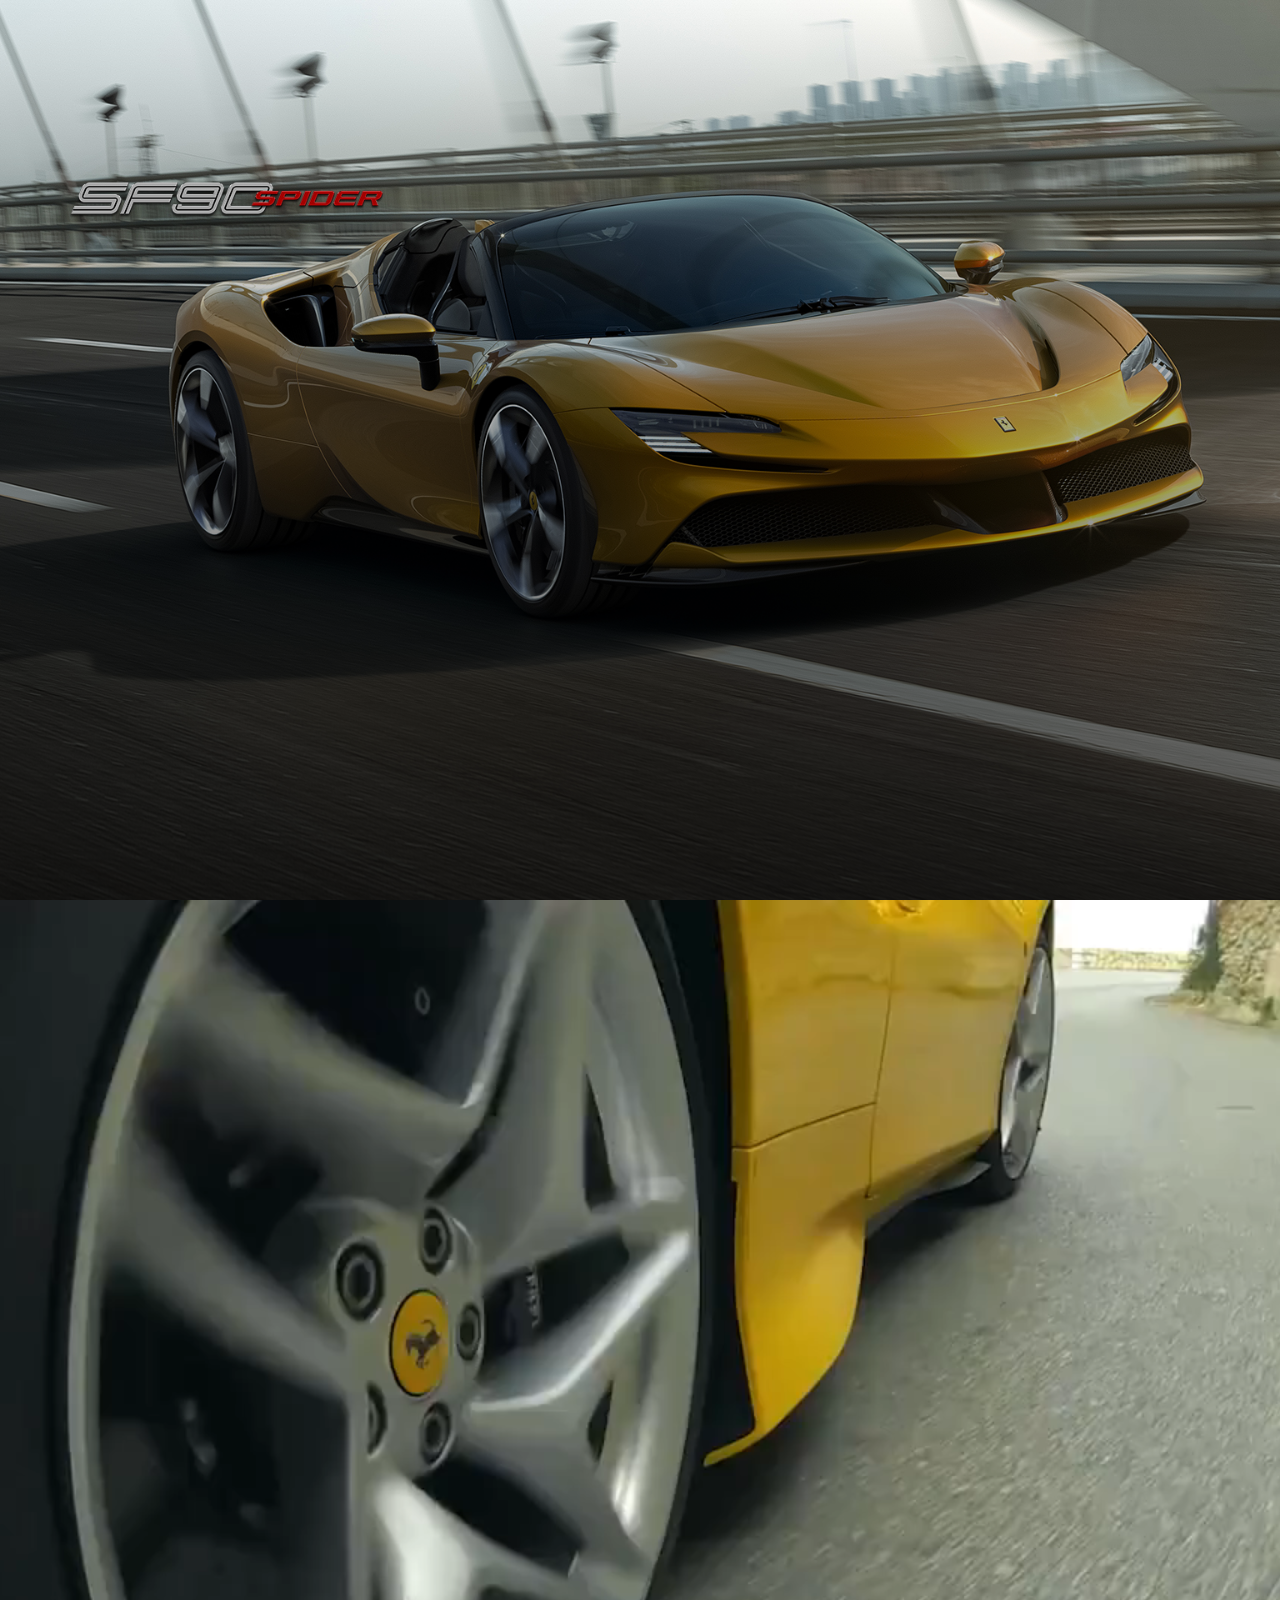
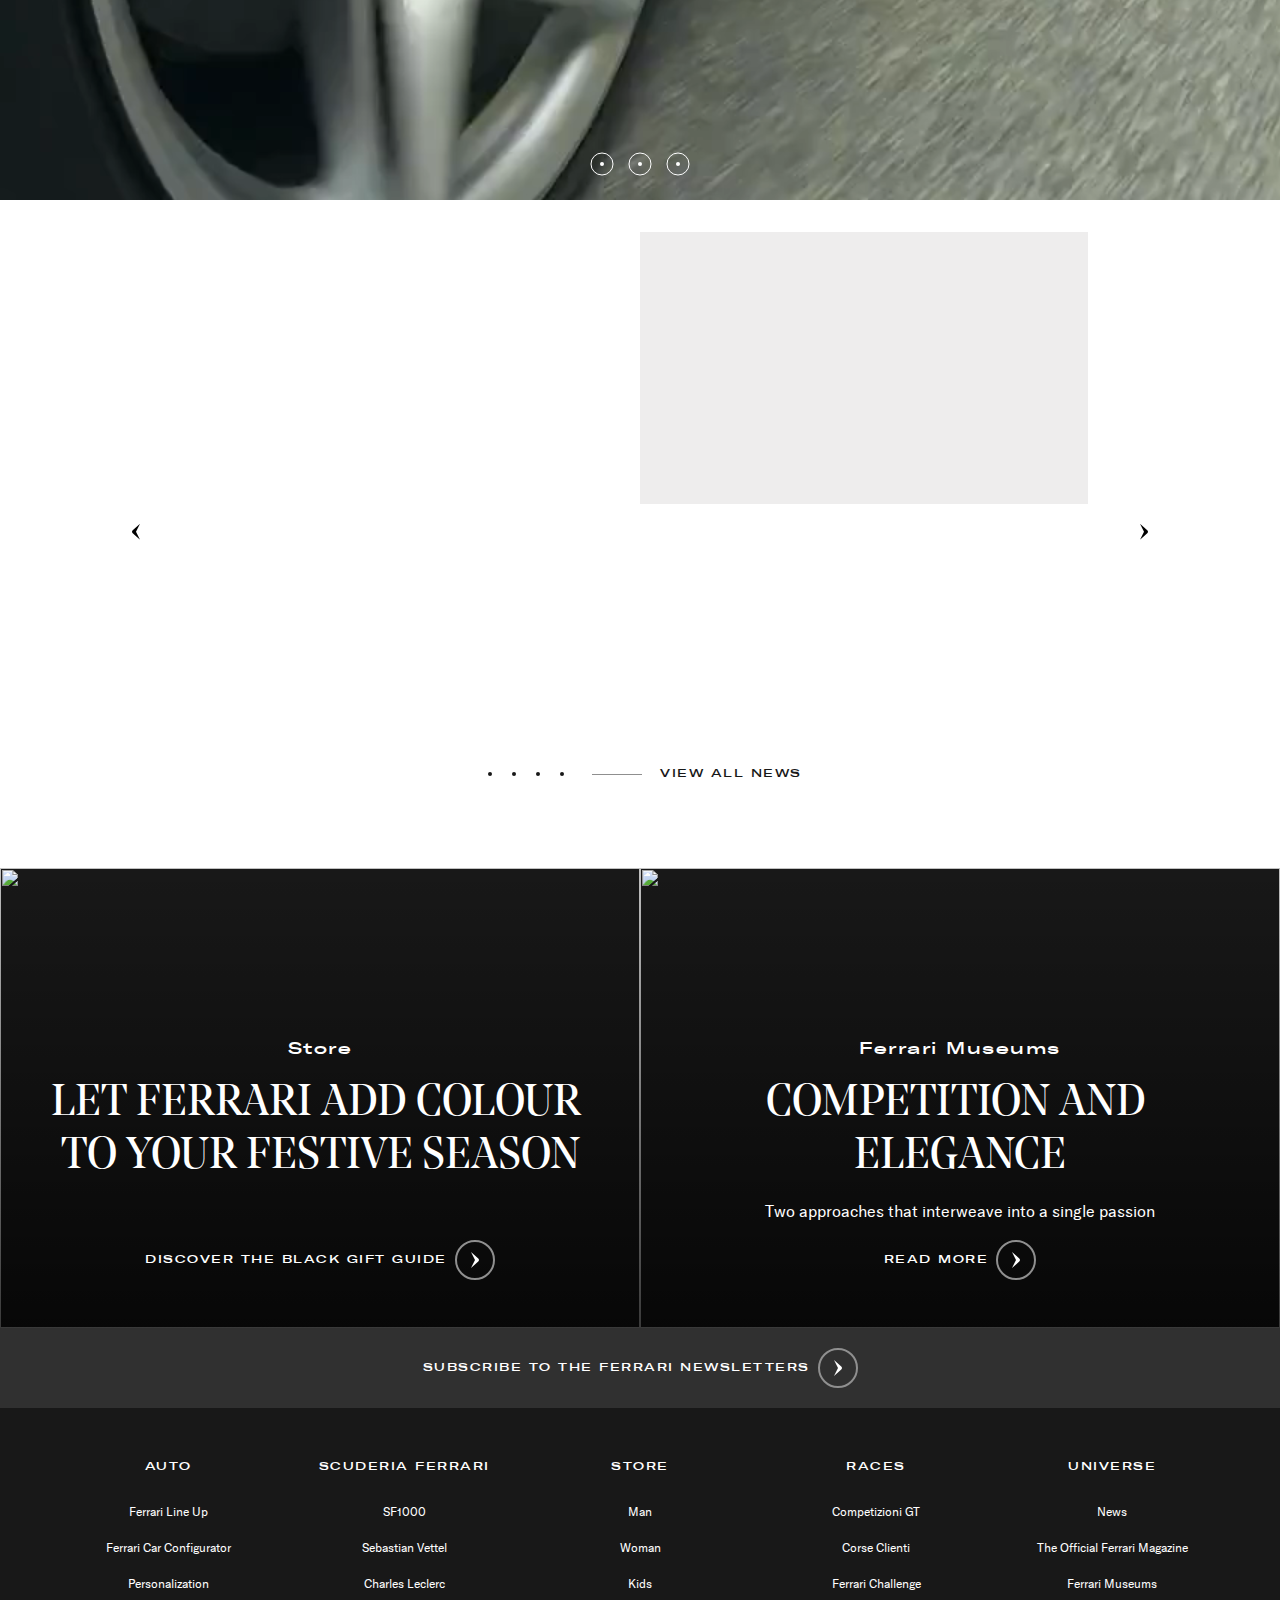
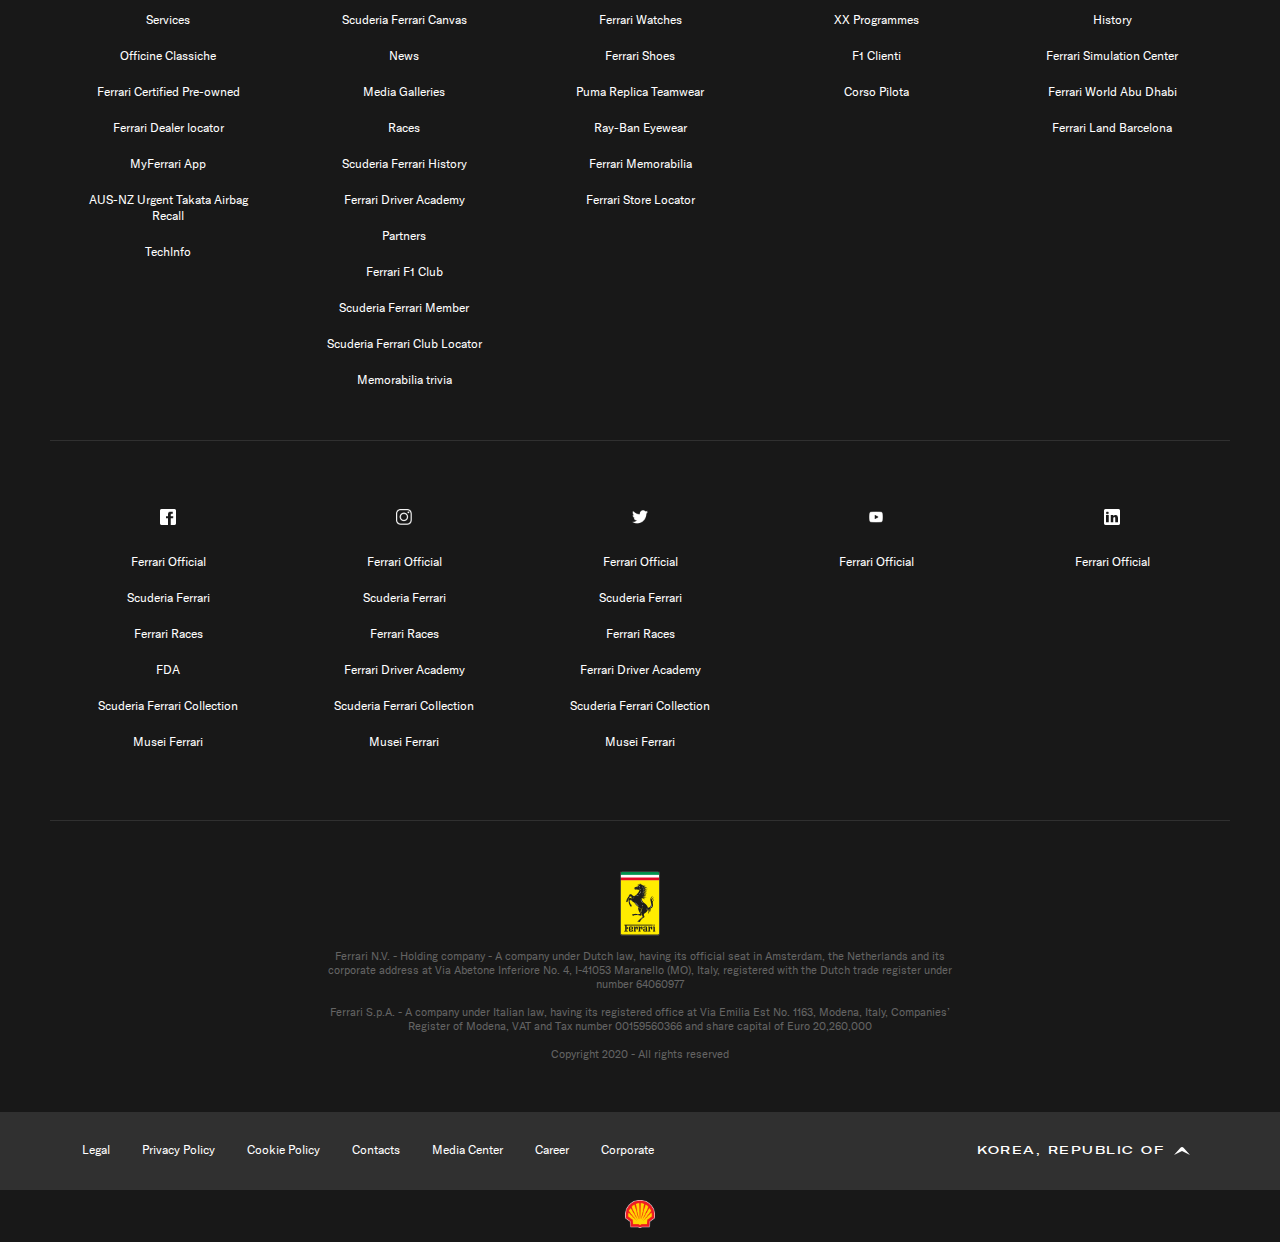
==== commit fa528d9e: "Add files via upload" ====
--- a/index.html
+++ b/index.html
@@ -45,37 +45,6 @@
 
     </header>
 
-        <!-- second header -->
-    <header id="header2">
-
-        <div id="header2_wrap" class="header2_wrap">
-            <div class="header2_conts">
-                <ul>
-                    <li class="header2_item"> <button class="header2_button">
-                        AUTO
-                    </button></li>
-                    <li class="header2_item">
-                        <button class="header2_button">RACING</button></li>
-                    <li class="header2_item"><button class="header2_button">STORE</button></li>
-                    <li class="header2_item"><button class="header2_button">UNIVERSE</button></li>
-                    <li class="header2_item"><button class="header2_button">CORPORATE</button></li>
-                    <li class="m_header2_item"><button class="header2_button">MENU</button></li>
-                </ul> 
-            </div>
-            <h1 class="header2_logo_wrap">
-                <a href="#">
-                    <svg xmlns="http://www.w3.org/2000/svg" fill = "white" height = " 24px" viewBox="0 0 138 25"><title>Ferrari</title><path d="M99.1 19.7v-10c0-3.1-1.7-3.7-6.5-3.7-5.2 0-7 .7-7 4.3v1.6H90v-1.3c0-1.8.1-2.1 2.4-2.1 1.9 0 2 .2 2 2.1v3.6h-4.6c-3.6 0-4.7 1.7-4.7 3.7h4.5v-.1c0-.9.6-1.7 1.5-1.7h3.4v4c0 1.4-.7 1.7-1.7 1.7H91c-1.1 0-1.5-.7-1.5-1.7v-2.2H85v2.5c0 2.1 1.6 3.8 4.1 3.8h11.8v-2.7h-1.8v-1.8zm36.6 1.9V6.4H129v2.5h1.9v12.7H129v2.6h8.5v-2.6h-1.8zM118.8 6c-2.5 0-4.1 3.1-5.2 4.4V6.3H107v2.5h1.8v12.7H107v2.7h8.2v-2.7h-1.7v-6.8c0-.6 3.9-5.5 3.9-5v6.8h4.6V8.9c0-1.8-1.1-2.9-3.2-2.9m-88.3 8.6h-4.7V9.8c0-.9.3-1.4 1.4-1.4h2c.8 0 1.3.4 1.3 1v5.2zm-2-8.6h-.7C22.4 6 21 7.2 21 10.3v10c0 3.4 2 4 6.9 4.1h.5c5.3-.1 6.9-.5 6.9-3.7v-2.6h-4.6v1.3c0 1.8-.3 1.9-2.5 1.9-2.6 0-2.5-.2-2.4-1.9v-3.1h9.6V9.6c0-2.5-1.9-3.6-6.9-3.6zM131 3.2h4.9V0H131v3.2zM.7 3.2h2.8v18.9H0v2.6h13v-2.6H8.6v-8.4h2.5v2.4h3V8.6h-3v2.2H8.6V3.2h118.6V0H.7v3.2zM53.8 6c-2.5 0-4.1 3.1-5.2 4.4V6.3H42v2.5h1.8v12.7H42v2.7h8.2v-2.7h-1.7v-6.8c0-.6 3.9-5.5 3.9-5v6.8H57V8.9C57 7.1 55.9 6 53.8 6m21 0c-2.5 0-4.1 3.1-5.2 4.4V6.3H63v2.5h1.8v12.7H63v2.7h8.2v-2.7h-1.7v-6.8c0-.6 3.9-5.5 3.9-5v6.8H78V8.9C78 7.1 76.9 6 74.8 6"></path></svg>
-
-                </a>
-                
-            </h1>
-            <div class="Header2__endcol__jBBfXtuB">
-
-            </div>
-            
-        </div>
-
-    </header>
 
 
     <main>
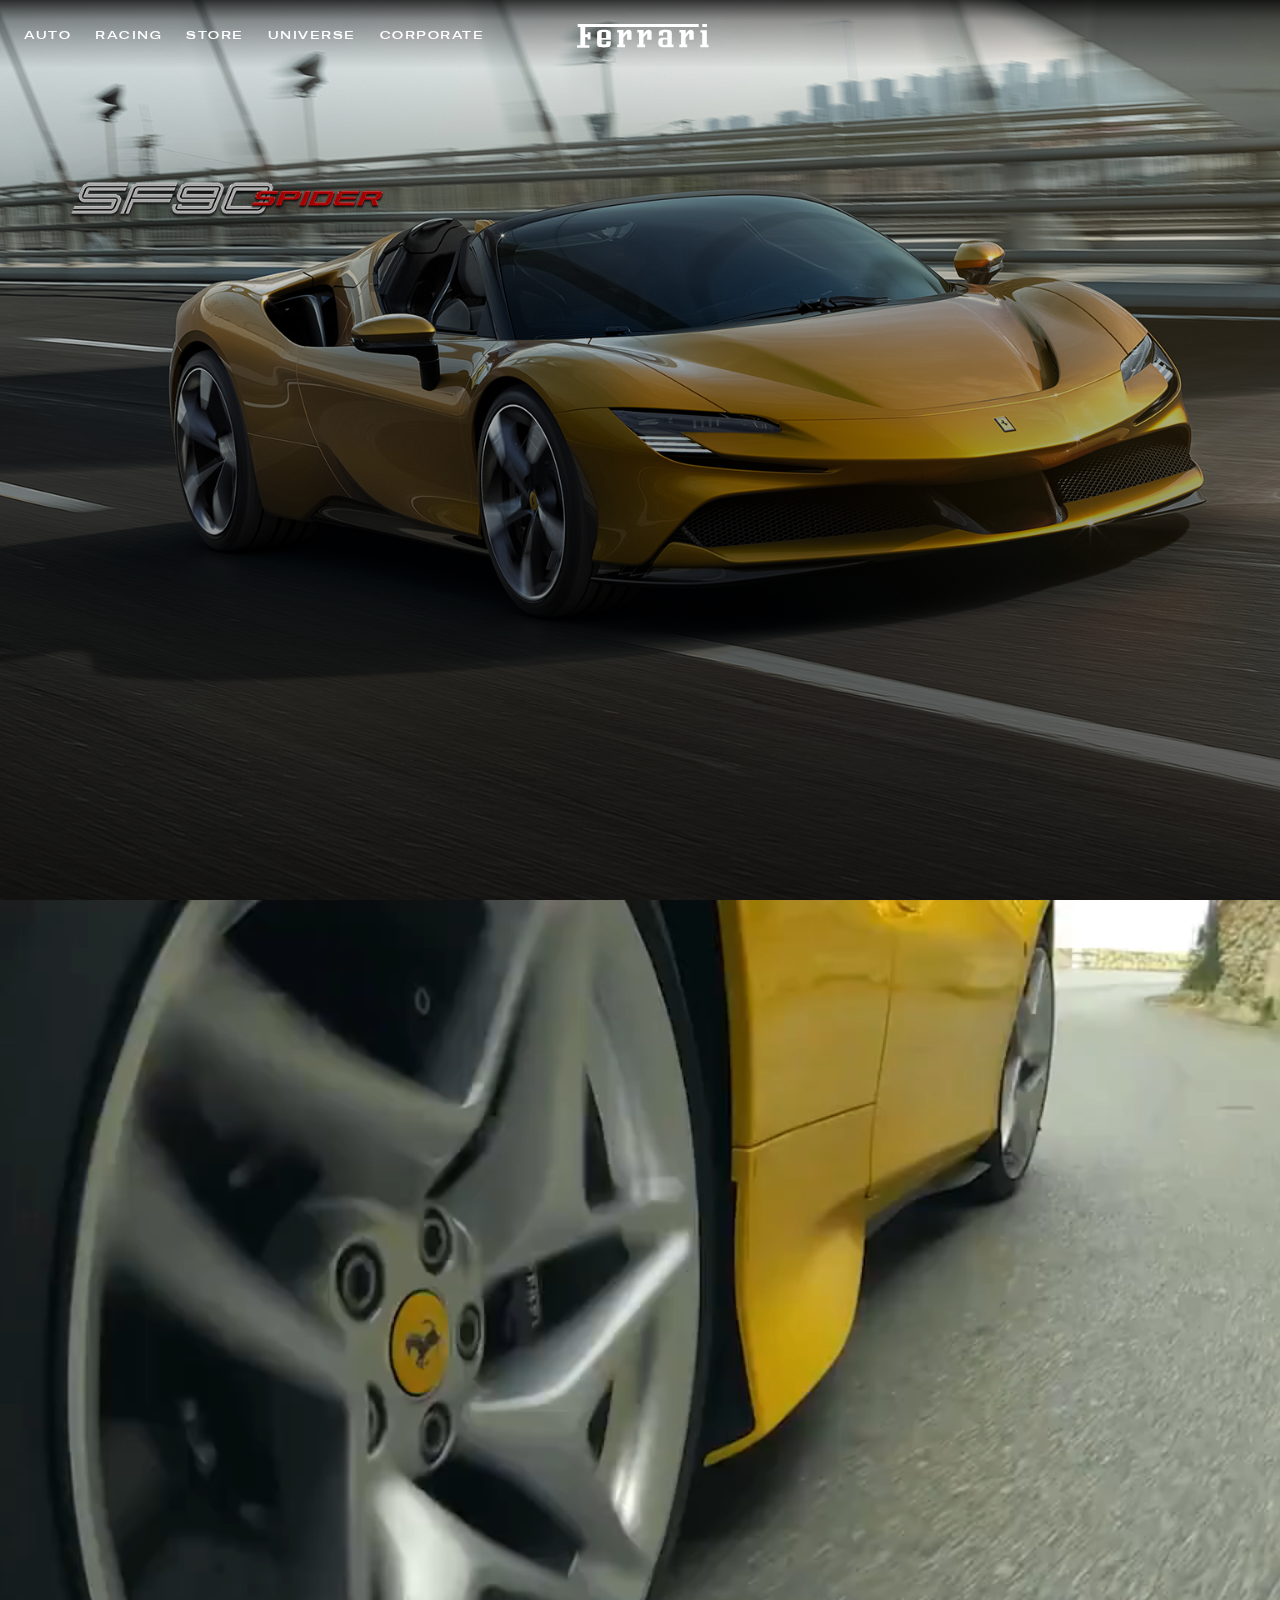
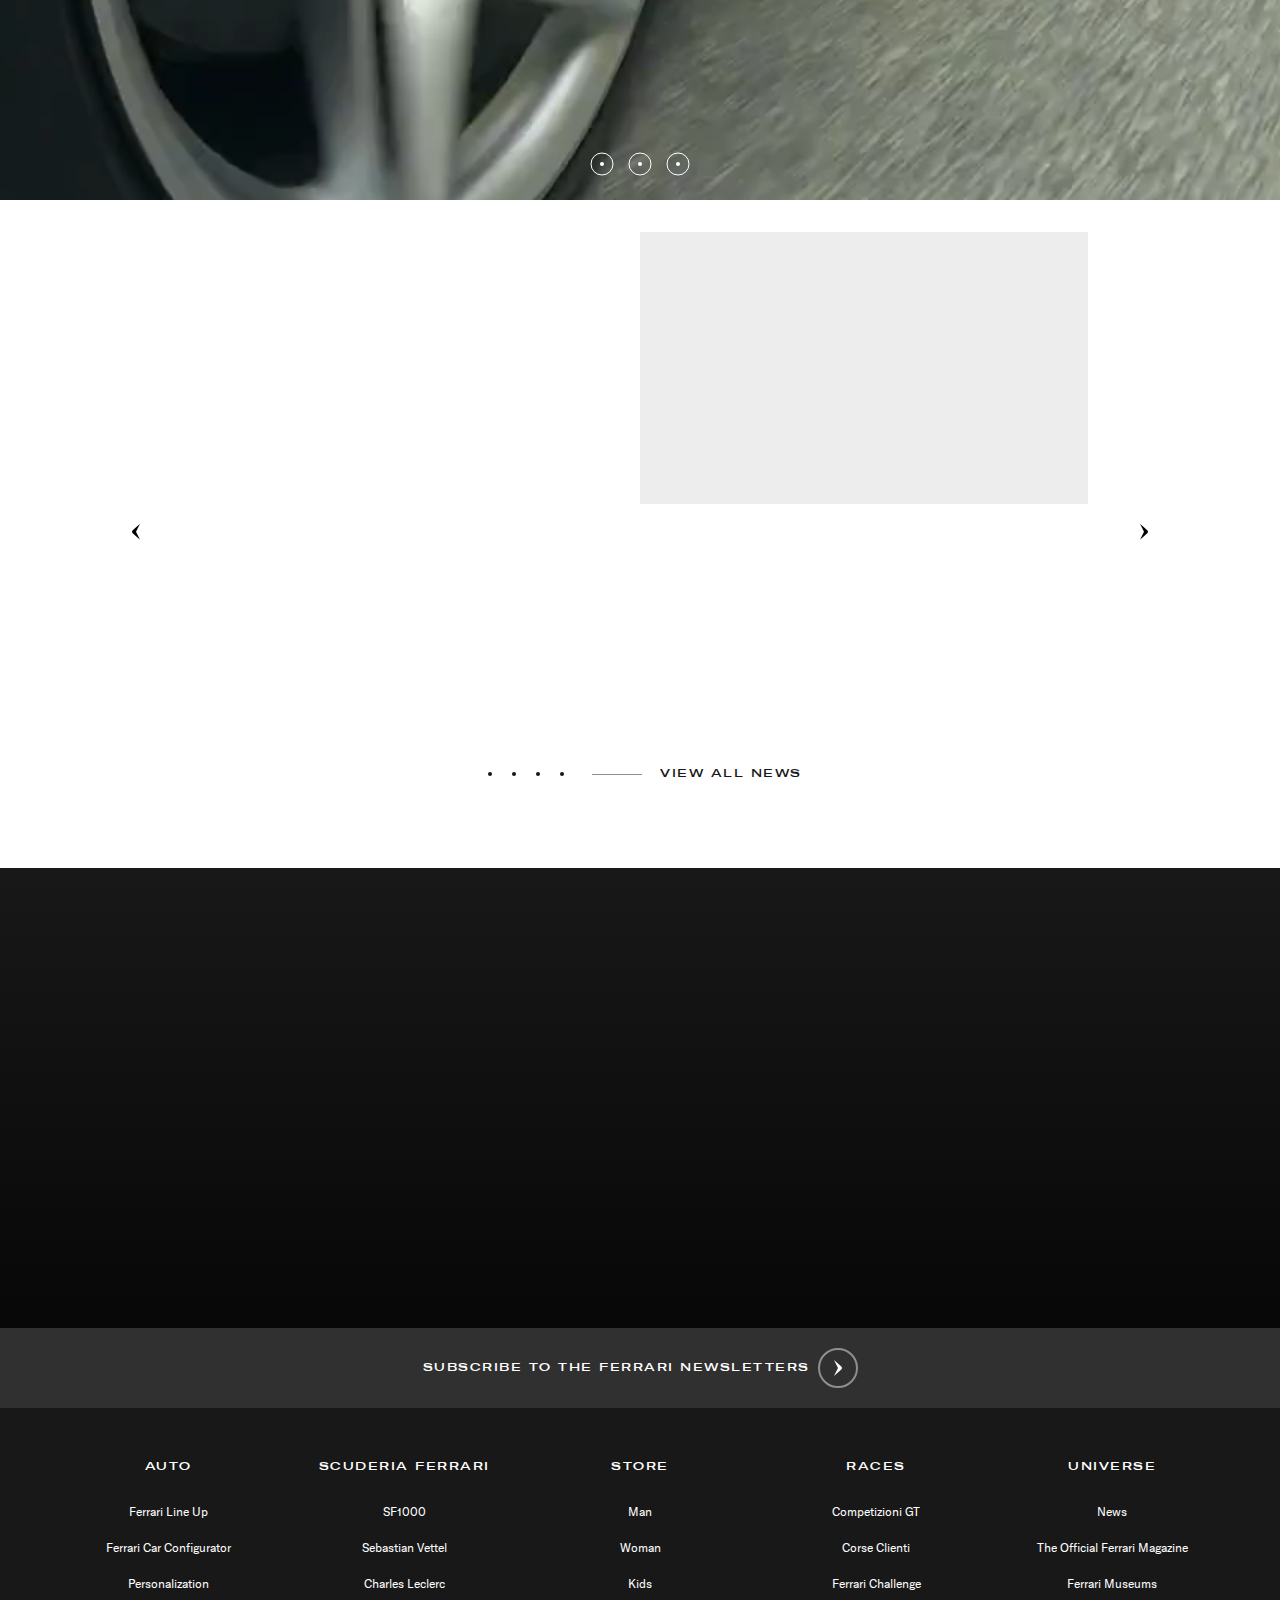
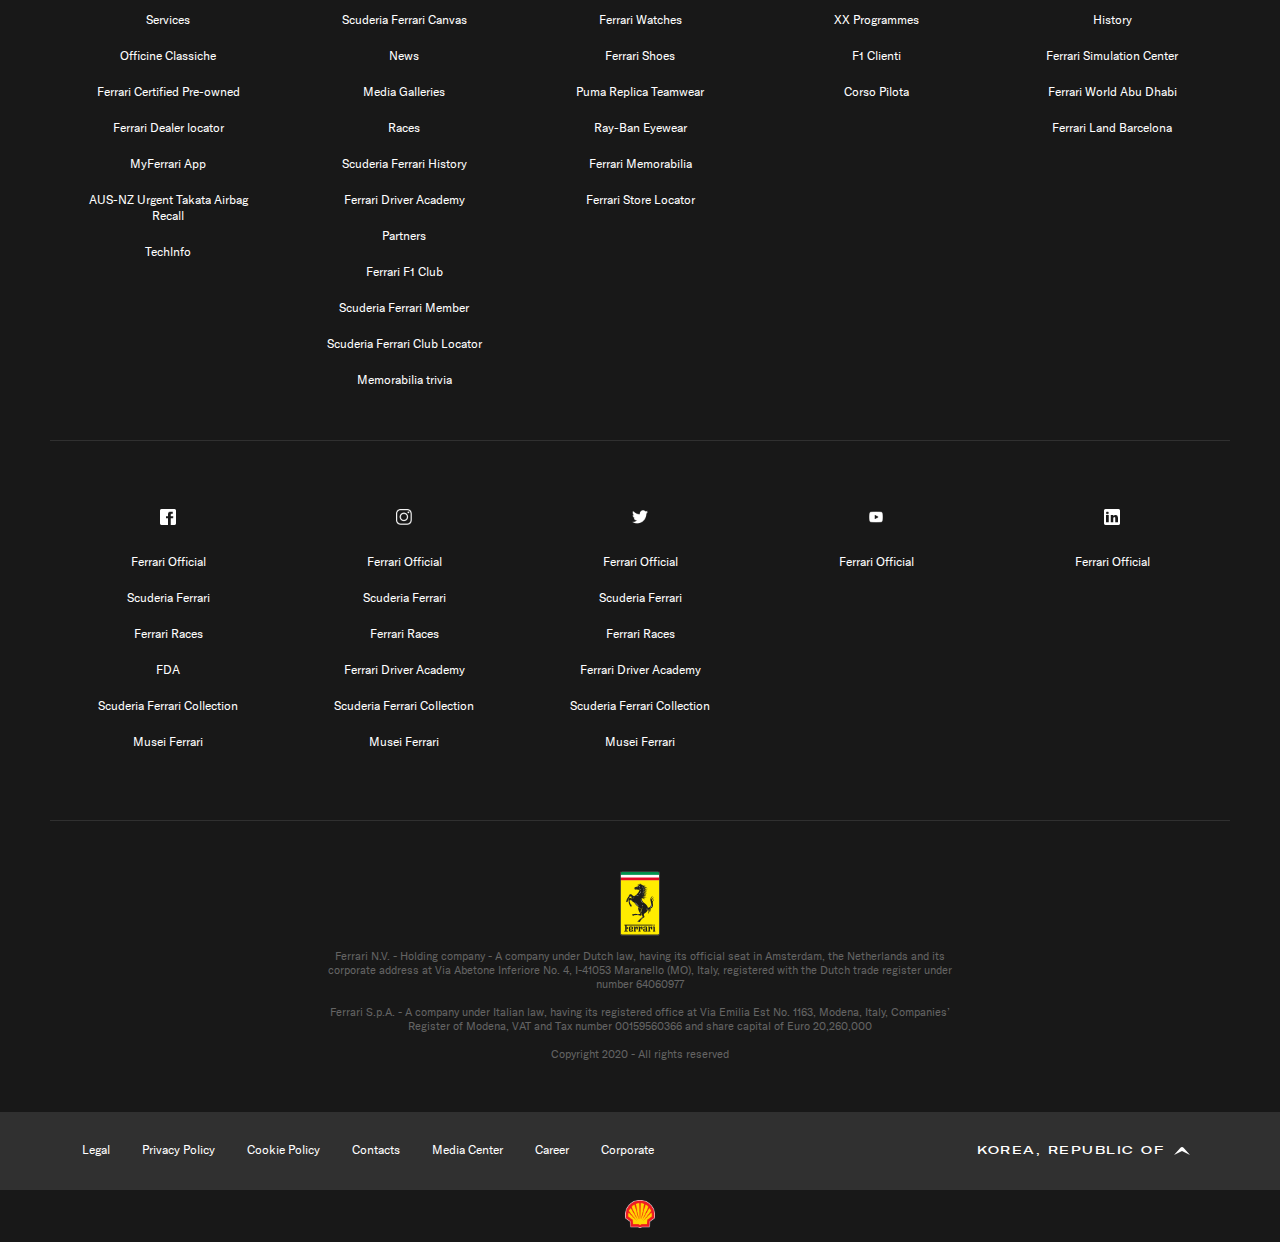
==== commit 768defe8: "Add files via upload" ====
--- a/index.html
+++ b/index.html
@@ -8,32 +8,30 @@
     <link rel="stylesheet" href="css/common.css">
     <link rel="stylesheet" href="css/index.css">
     <link rel="stylesheet" href="css/ani.css">
+    <link rel="stylesheet" href="css/menu.css">
+    <link rel="icon" type="image/png" sizes="16x16" href="img/favicon.ico">
     <title>Official Ferrari website</title>
 </head>
 
+
 <body>
 
-        <!-- first header -->
+
     <header id="header">
-
         <div id="header_wrap" class="header_wrap">
             <div class="header_conts">
                 <ul>
-                    <li class="header_item"> <button class="header_button">
-                        AUTO
-                    </button></li>
-                    <li class="header_item">
-                        <button class="header_button">RACING</button></li>
+                    <li class="header_item" onclick="autoShow()"><button class="header_button">AUTO</button></li>
+                    <li class="header_item" onclick="racingShow()"><button class="header_button">RACING</button></li>
                     <li class="header_item"><button class="header_button">STORE</button></li>
-                    <li class="header_item"><button class="header_button">UNIVERSE</button></li>
+                    <li class="header_item"><button class="header_button" onclick="universeShow()">UNIVERSE</button></li>
                     <li class="header_item"><button class="header_button">CORPORATE</button></li>
-                    <li class="m_header_item"><button class="header_button">MENU</button></li>
+                    <li class="m_header_item" onclick="responsiveMenuShow()"><button class="header_button">MENU</button></li>
                 </ul> 
             </div>
             <h1 class="header_logo_wrap">
                 <a href="#">
                     <svg xmlns="http://www.w3.org/2000/svg" fill = "white" height = " 24px" viewBox="0 0 138 25"><title>Ferrari</title><path d="M99.1 19.7v-10c0-3.1-1.7-3.7-6.5-3.7-5.2 0-7 .7-7 4.3v1.6H90v-1.3c0-1.8.1-2.1 2.4-2.1 1.9 0 2 .2 2 2.1v3.6h-4.6c-3.6 0-4.7 1.7-4.7 3.7h4.5v-.1c0-.9.6-1.7 1.5-1.7h3.4v4c0 1.4-.7 1.7-1.7 1.7H91c-1.1 0-1.5-.7-1.5-1.7v-2.2H85v2.5c0 2.1 1.6 3.8 4.1 3.8h11.8v-2.7h-1.8v-1.8zm36.6 1.9V6.4H129v2.5h1.9v12.7H129v2.6h8.5v-2.6h-1.8zM118.8 6c-2.5 0-4.1 3.1-5.2 4.4V6.3H107v2.5h1.8v12.7H107v2.7h8.2v-2.7h-1.7v-6.8c0-.6 3.9-5.5 3.9-5v6.8h4.6V8.9c0-1.8-1.1-2.9-3.2-2.9m-88.3 8.6h-4.7V9.8c0-.9.3-1.4 1.4-1.4h2c.8 0 1.3.4 1.3 1v5.2zm-2-8.6h-.7C22.4 6 21 7.2 21 10.3v10c0 3.4 2 4 6.9 4.1h.5c5.3-.1 6.9-.5 6.9-3.7v-2.6h-4.6v1.3c0 1.8-.3 1.9-2.5 1.9-2.6 0-2.5-.2-2.4-1.9v-3.1h9.6V9.6c0-2.5-1.9-3.6-6.9-3.6zM131 3.2h4.9V0H131v3.2zM.7 3.2h2.8v18.9H0v2.6h13v-2.6H8.6v-8.4h2.5v2.4h3V8.6h-3v2.2H8.6V3.2h118.6V0H.7v3.2zM53.8 6c-2.5 0-4.1 3.1-5.2 4.4V6.3H42v2.5h1.8v12.7H42v2.7h8.2v-2.7h-1.7v-6.8c0-.6 3.9-5.5 3.9-5v6.8H57V8.9C57 7.1 55.9 6 53.8 6m21 0c-2.5 0-4.1 3.1-5.2 4.4V6.3H63v2.5h1.8v12.7H63v2.7h8.2v-2.7h-1.7v-6.8c0-.6 3.9-5.5 3.9-5v6.8H78V8.9C78 7.1 76.9 6 74.8 6"></path></svg>
-
                 </a>
                 
             </h1>
@@ -45,9 +43,1034 @@
 
     </header>
 
-
-
-    <main>
+    <div id="auto-wrapper">
+      <header>
+        <div id="auto_header_title">
+          <svg
+            xmlns="http://www.w3.org/2000/svg"
+            viewBox="0 0 138 25"
+            style="height: 15px; width: 82px"
+          >
+            <path
+              d="M99.1 19.7v-10c0-3.1-1.7-3.7-6.5-3.7-5.2 0-7 .7-7 4.3v1.6H90v-1.3c0-1.8.1-2.1 2.4-2.1 1.9 0 2 .2 2 2.1v3.6h-4.6c-3.6 0-4.7 1.7-4.7 3.7h4.5v-.1c0-.9.6-1.7 1.5-1.7h3.4v4c0 1.4-.7 1.7-1.7 1.7H91c-1.1 0-1.5-.7-1.5-1.7v-2.2H85v2.5c0 2.1 1.6 3.8 4.1 3.8h11.8v-2.7h-1.8v-1.8zm36.6 1.9V6.4H129v2.5h1.9v12.7H129v2.6h8.5v-2.6h-1.8zM118.8 6c-2.5 0-4.1 3.1-5.2 4.4V6.3H107v2.5h1.8v12.7H107v2.7h8.2v-2.7h-1.7v-6.8c0-.6 3.9-5.5 3.9-5v6.8h4.6V8.9c0-1.8-1.1-2.9-3.2-2.9m-88.3 8.6h-4.7V9.8c0-.9.3-1.4 1.4-1.4h2c.8 0 1.3.4 1.3 1v5.2zm-2-8.6h-.7C22.4 6 21 7.2 21 10.3v10c0 3.4 2 4 6.9 4.1h.5c5.3-.1 6.9-.5 6.9-3.7v-2.6h-4.6v1.3c0 1.8-.3 1.9-2.5 1.9-2.6 0-2.5-.2-2.4-1.9v-3.1h9.6V9.6c0-2.5-1.9-3.6-6.9-3.6zM131 3.2h4.9V0H131v3.2zM.7 3.2h2.8v18.9H0v2.6h13v-2.6H8.6v-8.4h2.5v2.4h3V8.6h-3v2.2H8.6V3.2h118.6V0H.7v3.2zM53.8 6c-2.5 0-4.1 3.1-5.2 4.4V6.3H42v2.5h1.8v12.7H42v2.7h8.2v-2.7h-1.7v-6.8c0-.6 3.9-5.5 3.9-5v6.8H57V8.9C57 7.1 55.9 6 53.8 6m21 0c-2.5 0-4.1 3.1-5.2 4.4V6.3H63v2.5h1.8v12.7H63v2.7h8.2v-2.7h-1.7v-6.8c0-.6 3.9-5.5 3.9-5v6.8H78V8.9C78 7.1 76.9 6 74.8 6"
+            ></path>
+          </svg>
+        </div>
+      </header>
+      
+        <section id="auto_menu_section">
+          <div class="menu_wrap">
+            <div class="menu_floating">
+              <div class="red_wheel_button_wrap menu_close">
+                <span class="red_wheel_button">
+                  <span class="icon_border_gray">
+                    <span class="icon_over_circle">
+                      <svg viewBox="0 0 24 24">
+                        <circle cx="12" cy="12" r="11" stroke="1"></circle>
+                      </svg>
+                    </span>
+                    <!-- 아래는 화살표 svg-->
+                    <svg
+                      viewBox="0 0 12 12"
+                      class="icon"
+                      style="height: 12px; width: 12px"
+                    >
+                      <path
+                        d="M4.674 6L.344 1.05A.5.5 0 0 1 1.05.343L6 4.674l4.95-4.33a.5.5 0 0 1 .707.706L7.326 6l4.33 4.95a.5.5 0 0 1-.706.707L6 7.326l-4.95 4.33a.5.5 0 0 1-.707-.706L4.674 6z"
+                      ></path>
+                    </svg>
+                  </span>
+                </span>
+              </div>
+  
+              <div class="responsive_button_wrap">
+                <span class="icon_border_gray responsive_button">
+                  <span class="icon_over_circle">
+                    <svg viewBox="0 0 24 24">
+                      <circle cx="12" cy="12" r="11" stroke="1"></circle>
+                    </svg>
+                  </span>
+                  <!-- 아래는 화살표 svg-->
+                  <svg
+                    viewBox="0 0 8 16"
+                    class="icon"
+                    width="8"
+                    height="16"
+                    xmlns="http://www.w3.org/2000/svg"
+                    style="height: 16px; width: 8px"
+                  >
+                    <path
+                      d="M.732 9.547L8 16 4 8l4-8L.732 6.453A1.996 1.996 0 0 0 0 8c0 .623.285 1.18.732 1.547z"
+                    ></path>
+                  </svg>
+                </span>
+  
+                <span class="responsive_button_title"> Menu </span>
+              </div>
+  
+              <div class="menu_title">
+                <h2>Auto</h2>
+              </div>
+            </div>
+          </div>
+  
+          <div id="auto_menu_list">
+            <div class="menu_list_wrap">
+              <ul class="auto_menu_list global_menu_list menu_list_big_font">
+                <a onmouseover="autoMediaChange(0)">
+                  <li class="auto_list_item matrix" style="animation-delay: 0.05s">
+                    812 Superfast
+                  </li></a
+                >
+                <a onmouseover="autoMediaChange(1)"
+                  ><li class="auto_list_item matrix" style="animation-delay: 0.1s">
+                    812 GTS
+                  </li></a
+                >
+                <a onmouseover="autoMediaChange(2)"
+                  ><li class="auto_list_item matrix" style="animation-delay: 0.15s">
+                    SF90 Stradale
+                  </li></a
+                >
+  
+                <a onmouseover="autoMediaChange(3)"
+                  ><li class="auto_list_item matrix" style="animation-delay: 0.2s">
+                    F8 Tributo
+                  </li></a
+                >
+                <a onmouseover="autoMediaChange(4)"
+                  ><li class="auto_list_item matrix" style="animation-delay: 0.25s">
+                    F8 Spider
+                  </li></a
+                >
+                <a onmouseover="autoMediaChange(5)"
+                  ><li class="auto_list_item matrix" style="animation-delay: 0.3s">
+                    Ferrari 488 Pista
+                  </li></a
+                >
+                <a onmouseover="autoMediaChange(6)"
+                  ><li class="auto_list_item matrix" style="animation-delay: 0.35s">
+                    Ferrari 488 Pista Spider
+                  </li></a
+                >
+  
+                <a onmouseover="autoMediaChange(7)"
+                  ><li class="auto_list_item matrix" style="animation-delay: 0.45s">
+                    Ferrari Roma
+                  </li></a
+                >
+  
+                <a onmouseover="autoMediaChange(8)"
+                  ><li class="auto_list_item matrix" style="animation-delay: 0.55s">
+                    Ferrari Portofino M
+                  </li></a
+                >
+                <a onmouseover="autoMediaChange(9)"
+                  ><li class="auto_list_item matrix" style="animation-delay: 0.6s">
+                    Ferrari Monza SP1
+                  </li></a
+                >
+                <a onmouseover="autoMediaChange(10)"
+                  ><li class="auto_list_item matrix" style="animation-delay: 0.65s">
+                    Ferrari Monza SP2
+                  </li></a
+                >
+              </ul>
+            </div>
+            <span class="menu_list_wrap_divider"></span>
+            <div class="menu_list_wrap">
+              <ul class="auto_menu_list_sub">
+                <a onmouseover="autoMediaChange(11)"
+                  ><li class="auto_list_item matrix">Line Up</li></a
+                >
+                <div class="menu_list_box">
+                  <a onmouseover="autoMediaChange(12)"
+                    ><li class="auto_list_item matrix">MyFerrari</li></a
+                  >
+                  <svg
+                    width="8"
+                    height="16"
+                    viewBox="0 0 8 16"
+                    xmlns="http://www.w3.org/2000/svg"
+                  >
+                    <path
+                      d="M7.268 9.547L0 16l4-8-4-8 7.268 6.453C7.715 6.82 8 7.377 8 8c0 .623-.285 1.18-.732 1.547z"
+                    ></path>
+                  </svg>
+                </div>
+                <a onmouseover="autoMediaChange(13)"
+                  ><li class="auto_list_item matrix">Configurator</li></a
+                >
+                <a onmouseover="autoMediaChange(14)"
+                  ><li class="auto_list_item">GT Racing</li></a
+                >
+                <a onmouseover="autoMediaChange(15)"
+                  ><li class="auto_list_item">Past Models</li></a
+                >
+                <div class="menu_list_box">
+                  <a onmouseover="autoMediaChange(16)"
+                    ><li class="auto_list_item">Personalisation</li></a
+                  >
+                  <svg
+                    width="8"
+                    height="16"
+                    viewBox="0 0 8 16"
+                    xmlns="http://www.w3.org/2000/svg"
+                  >
+                    <path
+                      d="M7.268 9.547L0 16l4-8-4-8 7.268 6.453C7.715 6.82 8 7.377 8 8c0 .623-.285 1.18-.732 1.547z"
+                    ></path>
+                  </svg>
+                </div>
+                <a onmouseover="autoMediaChange(17)"
+                  ><li class="auto_list_item">Car services</li></a
+                >
+                <a onmouseover="autoMediaChange(18)"
+                  ><li class="auto_list_item">Officine Classiche</li></a
+                >
+                <a onmouseover="autoMediaChange(19)"
+                  ><li class="auto_list_item">Driving Courses</li></a
+                >
+                <a onmouseover="autoMediaChange(20)"
+                  ><li class="auto_list_item">Pre-Owned</li></a
+                >
+                <a onmouseover="autoMediaChange(21)"
+                  ><li class="auto_list_item">Dealer</li></a
+                >
+              </ul>
+            </div>
+          </div>
+        </section>
+        <section id="auto_media_section">
+          <div class="media_section_wrap">
+            <article class="responsive_background">
+              <div>
+                <img
+                  src="img/5ca481ee5d32fb0b9e2ac5a0-gateway-auto-desktop-1170x1080.jpg"
+                  alt=""
+                />
+              </div>
+            </article>
+  
+            <div class="media_section_videos">
+              <div class="auto_video_wrap">
+                <video
+                  class="videos_video"
+                  src="videos/812_Superfast.mp4"
+                  autoplay
+                  muted
+                  loop
+                ></video>
+                <div class="media_title_wrap">
+                  <img src="img/5cae0d709732770a7a808294-812.png" alt="" />
+                  <h3>Shift to the 12th dimension</h3>
+                </div>
+              </div>
+  
+              <div class="auto_video_wrap">
+                <video
+                  class="videos_video"
+                  src="videos/812_GTS.mp4"
+                  autoplay
+                  muted
+                  loop
+                ></video>
+                <div class="media_title_wrap">
+                  <img
+                    src="img/5d76093071ec043826a41b96-812-gts-superheader.png"
+                    alt=""
+                  />
+                  <h3>The V12 spider returns</h3>
+                </div>
+              </div>
+  
+              <div class="auto_video_wrap">
+                <video
+                  class="videos_video"
+                  src="videos/SF90.mp4"
+                  autoplay
+                  muted
+                  loop
+                ></video>
+                <div class="media_title_wrap">
+                  <img
+                    src="img/5cef8bbaccb7f90af6eefc0b-logo-ferrari-sf90-stradale-header-3.png"
+                    alt=""
+                  />
+                  <h3>Beyond imagination</h3>
+                </div>
+              </div>
+  
+              <div class="auto_video_wrap">
+                <video
+                  class="videos_video"
+                  src="videos/F8_Spider.mp4"
+                  autoplay
+                  muted
+                  loop
+                ></video>
+                <div class="media_title_wrap">
+                  <img
+                    src="img/5ca4844a5d32fb0b9e2ac5a4-f8 tributo logo.png"
+                    alt=""
+                  />
+                  <h3>Live for the moment</h3>
+                </div>
+              </div>
+  
+              <div class="auto_video_wrap">
+                <video
+                  class="videos_video"
+                  src="videos/F8_Spider.mp4"
+                  autoplay
+                  muted
+                  loop
+                ></video>
+                <div class="media_title_wrap">
+                  <img
+                    src="img/5d757e0aee5f7e586306f828-f8-spider-superheader.png"
+                    alt=""
+                  />
+                  <h3>Wild at heart</h3>
+                </div>
+              </div>
+  
+              <div class="auto_video_wrap">
+                <video
+                  class="videos_video"
+                  src="videos/Ferrari_488_Pista.mp4"
+                  autoplay
+                  muted
+                  loop
+                ></video>
+                <div class="media_title_wrap">
+                  <img src="img/5ca484ef5d32fb0b9e2ac5a6-488pista.png" alt="" />
+                  <h3>Track-level power and driving exhilaration for the road</h3>
+                </div>
+              </div>
+  
+              <div class="auto_video_wrap">
+                <video
+                  class="videos_video"
+                  src="videos/Ferrari_488_Pista Spider.mp4"
+                  autoplay
+                  muted
+                  loop
+                ></video>
+                <div class="media_title_wrap">
+                  <img
+                    src="img/5ca484e45d32fb0b9e2ac5a5-488pistaspider.png"
+                    alt=""
+                  />
+                  <h3>Extreme open-top performance</h3>
+                </div>
+              </div>
+  
+              <div class="auto_video_wrap">
+                <video
+                  class="videos_video"
+                  src="videos/Ferrari_Roma.mp4"
+                  autoplay
+                  muted
+                  loop
+                ></video>
+                <div class="media_title_wrap">
+                  <img
+                    src="img/5dcc3a1b2cdb32285a76642e-ferrariroma_logo_menu_gw.png"
+                    alt=""
+                  />
+                  <h3>La nuova Dolce Vita</h3>
+                </div>
+              </div>
+  
+              <div class="auto_video_wrap">
+                <video
+                  class="videos_video"
+                  src="videos/Ferrari_Porotofino.mp4"
+                  autoplay
+                  muted
+                  loop
+                ></video>
+                <div class="media_title_wrap">
+                  <img src="img/5f61bd59200e2e5056eb3f27.png" alt="" />
+                  <h3>A voyage of rediscovery</h3>
+                </div>
+              </div>
+  
+              <div class="auto_video_wrap">
+                <video
+                  class="videos_video"
+                  src="videos/Ferrari_Monza_SP1.mp4"
+                  autoplay
+                  muted
+                  loop
+                ></video>
+                <div class="media_title_wrap">
+                  <img src="img/5ca4897a5d32fb0b9e2ac5b0-monzasp1.png" alt="" />
+                  <h3>
+                    The first in a new concept of limited series 'Icona' cars
+                  </h3>
+                </div>
+              </div>
+  
+              <div class="auto_video_wrap">
+                <video
+                  class="videos_video"
+                  src="videos/Ferrari_Monza_SP2.mp4"
+                  autoplay
+                  muted
+                  loop
+                ></video>
+                <div class="media_title_wrap">
+                  <img src="img/5ca489b45d32fb0b9e2ac5b1-monzasp2.png" alt="" />
+                  <h3>
+                    The first in a new concept of limited series 'Icona' cars
+                  </h3>
+                </div>
+              </div>
+  
+              <div class="auto_video_wrap">
+                <video
+                  class="videos_video"
+                  src="videos/Line_Up.mp4"
+                  autoplay
+                  muted
+                  loop
+                ></video>
+              </div>
+  
+              <div class="auto_video_wrap">
+                <img
+                  class="videos_video"
+                  src="img/5ca4b0315d32fb0b9e2ac5be-my ferrari_gateway.jpg"
+                  alt=""
+                />
+                <ul class="inside_menu_wrap">
+                  <li>MyFerrari App</li>
+                  <li>Sign In</li>
+                  <li>Register</li>
+                  <li>Owners Club</li>
+                </ul>
+              </div>
+  
+              <div class="auto_video_wrap">
+                <img
+                  class="videos_video"
+                  src="img/5ca78f387333230a7480810a-configurator.jpg"
+                  alt=""
+                />
+              </div>
+  
+              <div class="auto_video_wrap">
+                <img
+                  class="videos_video"
+                  src="img/5ca48a0f5d32fb0b9e2ac5b2-racing gt.jpg"
+                  alt=""
+                />
+              </div>
+  
+              <div class="auto_video_wrap">
+                <img
+                  class="videos_video"
+                  src="img/5ca48ac15d32fb0b9e2ac5b4-modelli del passato.jpg"
+                  alt=""
+                />
+              </div>
+  
+              <div class="auto_video_wrap">
+                <img
+                  class="videos_video"
+                  src="img/5ca48c805d32fb0b9e2ac5b7-personalizzazioni_b2.jpg"
+                  alt=""
+                />
+                <ul class="inside_menu_wrap">
+                  <li>Ferrari Tailor Made</li>
+                  <li>Ferrari Genuine</li>
+                </ul>
+              </div>
+  
+              <div class="auto_video_wrap">
+                <img
+                  class="videos_video"
+                  src="img/5ca4ac0b5d32fb0b9e2ac5b8-service-gateway.jpg"
+                  alt=""
+                />
+              </div>
+  
+              <div class="auto_video_wrap">
+                <img
+                  class="videos_video"
+                  src="img/5ca4ae215d32fb0b9e2ac5ba-offclassiche_gateway.jpg"
+                  alt=""
+                />
+              </div>
+  
+              <div class="auto_video_wrap">
+                <img
+                  class="videos_video"
+                  src="img/5e4cf113f5d28817071d1cab-ferrari-corso-pilota-2020-heder-menu.jpg"
+                  alt=""
+                />
+              </div>
+  
+              <div class="auto_video_wrap">
+                <img
+                  class="videos_video"
+                  src="img/5ca4aee95d32fb0b9e2ac5bb-usato certificato_b.jpg"
+                  alt=""
+                />
+              </div>
+  
+              <div class="auto_video_wrap">
+                <img
+                  class="videos_video"
+                  src="img/5ca4c0065d32fb0b9e2ac5c2-f8-tributo-geneva-motorshow-no.jpg"
+                  alt=""
+                />
+              </div>
+            </div>
+          </div>
+        </section>
+      
+    </div>
+
+    <div id="racing-wrapper">
+      <header>
+        <div id="racing_header_title">
+          <svg
+            xmlns="http://www.w3.org/2000/svg"
+            viewBox="0 0 138 25"
+            style="height: 15px; width: 82px"
+          >
+            <path
+              d="M99.1 19.7v-10c0-3.1-1.7-3.7-6.5-3.7-5.2 0-7 .7-7 4.3v1.6H90v-1.3c0-1.8.1-2.1 2.4-2.1 1.9 0 2 .2 2 2.1v3.6h-4.6c-3.6 0-4.7 1.7-4.7 3.7h4.5v-.1c0-.9.6-1.7 1.5-1.7h3.4v4c0 1.4-.7 1.7-1.7 1.7H91c-1.1 0-1.5-.7-1.5-1.7v-2.2H85v2.5c0 2.1 1.6 3.8 4.1 3.8h11.8v-2.7h-1.8v-1.8zm36.6 1.9V6.4H129v2.5h1.9v12.7H129v2.6h8.5v-2.6h-1.8zM118.8 6c-2.5 0-4.1 3.1-5.2 4.4V6.3H107v2.5h1.8v12.7H107v2.7h8.2v-2.7h-1.7v-6.8c0-.6 3.9-5.5 3.9-5v6.8h4.6V8.9c0-1.8-1.1-2.9-3.2-2.9m-88.3 8.6h-4.7V9.8c0-.9.3-1.4 1.4-1.4h2c.8 0 1.3.4 1.3 1v5.2zm-2-8.6h-.7C22.4 6 21 7.2 21 10.3v10c0 3.4 2 4 6.9 4.1h.5c5.3-.1 6.9-.5 6.9-3.7v-2.6h-4.6v1.3c0 1.8-.3 1.9-2.5 1.9-2.6 0-2.5-.2-2.4-1.9v-3.1h9.6V9.6c0-2.5-1.9-3.6-6.9-3.6zM131 3.2h4.9V0H131v3.2zM.7 3.2h2.8v18.9H0v2.6h13v-2.6H8.6v-8.4h2.5v2.4h3V8.6h-3v2.2H8.6V3.2h118.6V0H.7v3.2zM53.8 6c-2.5 0-4.1 3.1-5.2 4.4V6.3H42v2.5h1.8v12.7H42v2.7h8.2v-2.7h-1.7v-6.8c0-.6 3.9-5.5 3.9-5v6.8H57V8.9C57 7.1 55.9 6 53.8 6m21 0c-2.5 0-4.1 3.1-5.2 4.4V6.3H63v2.5h1.8v12.7H63v2.7h8.2v-2.7h-1.7v-6.8c0-.6 3.9-5.5 3.9-5v6.8H78V8.9C78 7.1 76.9 6 74.8 6"
+            ></path>
+          </svg>
+        </div>
+      </header>
+     
+        <section id="racing_menu_section">
+          <div class="menu_wrap">
+            <div class="menu_floating">
+              <div class="red_wheel_button_wrap menu_close">
+                <span class="red_wheel_button">
+                  <span class="icon_border_gray">
+                    <span class="icon_over_circle">
+                      <svg viewBox="0 0 24 24">
+                        <circle cx="12" cy="12" r="11" stroke="1"></circle>
+                      </svg>
+                    </span>
+                    <svg
+                      viewBox="0 0 12 12"
+                      class="icon"
+                      style="height: 12px; width: 12px"
+                    >
+                      <path
+                        d="M4.674 6L.344 1.05A.5.5 0 0 1 1.05.343L6 4.674l4.95-4.33a.5.5 0 0 1 .707.706L7.326 6l4.33 4.95a.5.5 0 0 1-.706.707L6 7.326l-4.95 4.33a.5.5 0 0 1-.707-.706L4.674 6z"
+                      ></path>
+                    </svg>
+                  </span>
+                </span>
+              </div>
+    
+              <div class="responsive_button_wrap">
+                <span class="icon_border_gray responsive_button">
+                  <span class="icon_over_circle">
+                    <svg viewBox="0 0 24 24">
+                      <circle cx="12" cy="12" r="11" stroke="1"></circle>
+                    </svg>
+                  </span>
+                  <svg
+                    viewBox="0 0 8 16"
+                    class="icon"
+                    width="8"
+                    height="16"
+                    xmlns="http://www.w3.org/2000/svg"
+                    style="height: 16px; width: 8px"
+                  >
+                    <path
+                      d="M.732 9.547L8 16 4 8l4-8L.732 6.453A1.996 1.996 0 0 0 0 8c0 .623.285 1.18.732 1.547z"
+                    ></path>
+                  </svg>
+                </span>
+    
+                <span class="responsive_button_title"> Menu </span>
+              </div>
+    
+              <div class="menu_title">
+                <h2>Racing</h2>
+              </div>
+            </div>
+    
+            <div id="racing_menu_list">
+              <div class="menu_list_wrap">
+                <ul class="racing_menu_list menu_list_big_font">
+                  <div class="menu_list_box">
+                    <a onmouseover="racingMediaChange(0)"
+                      ><li class="racing_list_item">Formula 1</li></a
+                    >
+                    <svg
+                      width="8"
+                      height="16"
+                      viewBox="0 0 8 16"
+                      xmlns="http://www.w3.org/2000/svg"
+                    >
+                      <path
+                        d="M7.268 9.547L0 16l4-8-4-8 7.268 6.453C7.715 6.82 8 7.377 8 8c0 .623-.285 1.18-.732 1.547z"
+                      ></path>
+                    </svg>
+                  </div>
+                  <div class="menu_list_box">
+                    <a onmouseover="racingMediaChange(1)"
+                      ><li class="racing_list_item">Ferrari Driver Academy</li></a
+                    >
+                    <svg
+                      width="8"
+                      height="16"
+                      viewBox="0 0 8 16"
+                      xmlns="http://www.w3.org/2000/svg"
+                    >
+                      <path
+                        d="M7.268 9.547L0 16l4-8-4-8 7.268 6.453C7.715 6.82 8 7.377 8 8c0 .623-.285 1.18-.732 1.547z"
+                      ></path>
+                    </svg>
+                  </div>
+                  <div class="menu_list_box">
+                    <a onmouseover="racingMediaChange(2)"
+                      ><li class="racing_list_item">Ferrari Esports</li></a
+                    >
+                    <svg
+                      width="8"
+                      height="16"
+                      viewBox="0 0 8 16"
+                      xmlns="http://www.w3.org/2000/svg"
+                    >
+                      <path
+                        d="M7.268 9.547L0 16l4-8-4-8 7.268 6.453C7.715 6.82 8 7.377 8 8c0 .623-.285 1.18-.732 1.547z"
+                      ></path>
+                    </svg>
+                  </div>
+                  <div class="menu_list_box">
+                    <a onmouseover="racingMediaChange(3)"
+                      ><li class="racing_list_item">Competizioni GT</li></a
+                    >
+                    <svg
+                      width="8"
+                      height="16"
+                      viewBox="0 0 8 16"
+                      xmlns="http://www.w3.org/2000/svg"
+                    >
+                      <path
+                        d="M7.268 9.547L0 16l4-8-4-8 7.268 6.453C7.715 6.82 8 7.377 8 8c0 .623-.285 1.18-.732 1.547z"
+                      ></path>
+                    </svg>
+                  </div>
+                  <div class="menu_list_box">
+                    <a onmouseover="racingMediaChange(4)"
+                      ><li class="racing_list_item">Corse Clienti</li></a
+                    >
+                    <svg
+                      width="8"
+                      height="16"
+                      viewBox="0 0 8 16"
+                      xmlns="http://www.w3.org/2000/svg"
+                    >
+                      <path
+                        d="M7.268 9.547L0 16l4-8-4-8 7.268 6.453C7.715 6.82 8 7.377 8 8c0 .623-.285 1.18-.732 1.547z"
+                      ></path>
+                    </svg>
+                  </div>
+                </ul>
+              </div>
+            </div>
+          </div>
+        </section>
+        <section id="racing_media_section">
+          <div class="media_section_wrap">
+            <article class="responsive_background">
+              <div>
+                <img
+                  src="img/5ca4c3605d32fb0b9e2ac5c3-racing-gateway.jpg"
+                  style="width: 1170px; height: 1080px"
+                />
+              </div>
+            </article>
+    
+            <div class="media_section_videos">
+              <div class="racing_video_wrap">
+                <img
+                  class="videos_video"
+                  src="img/5e5e80400346ee0aec9c9661.jpg"
+                  alt=""
+                />
+                <ul class="inside_menu_wrap">
+                  <li>Home</li>
+                  <li>SF1000</li>
+                  <li>Team</li>
+                  <li>News</li>
+                  <li>Races</li>
+                  <li>Partners</li>
+                  <li>Hospitality</li>
+                  <li>Media Galleries</li>
+                  <li>History</li>
+                  <li>Memorabilia trivia</li>
+                </ul>
+              </div>
+    
+              <div class="racing_video_wrap">
+                <img
+                  class="videos_video"
+                  src="img/5e5e26c00346ee0aec9c7626-ferrari-driver-academy-fda-2020-superheader-img-2.jpg"
+                  alt=""
+                />
+                <ul class="inside_menu_wrap">
+                  <li>Home</li>
+                  <li>Mission</li>
+                  <li>Drivers</li>
+                  <li>Media Galleries</li>
+                  <li>News</li>
+                </ul>
+              </div>
+    
+              <div class="racing_video_wrap">
+                <img
+                  class="videos_video"
+                  src="img/5f1ff75802af45694e7c6b00.jpg"
+                  alt=""
+                />
+                <ul class="inside_menu_wrap">
+                  <li>Home</li>
+                  <li>Ferrari Esports FDA Team</li>
+                  <li>Ferrari Hublot Esports Series</li>
+                </ul>
+              </div>
+    
+              <div class="racing_video_wrap">
+                <img
+                  class="videos_video"
+                  src="img/5fa11baa1b8ac037e24bca43-ferrari-488-gte-2020-header-cgt-menu.jpg"
+                  alt=""
+                />
+                <ul class="inside_menu_wrap">
+                  <li>Home</li>
+                  <li>News</li>
+                  <li>GT Series</li>
+                  <li>Official Drivers</li>
+                  <li>Cars</li>
+                  <li>Club Competizioni GT</li>
+                  <li>Media Galleries</li>
+                  <li>Partners</li>
+                </ul>
+              </div>
+    
+              <div class="racing_video_wrap">
+                <img
+                  class="videos_video"
+                  src="img/5ca627c75d32fb0b9e2ac5f9-corse clienti.jpg"
+                  alt=""
+                />
+                <ul class="inside_menu_wrap">
+                  <li>Home</li>
+                  <li>News</li>
+                  <li>Calender</li>
+                  <li>Ferrari Challenge</li>
+                  <li>XX Programmes</li>
+                  <li>F1 Clienti</li>
+                  <li>Ferrari Challenge drivers</li>
+                  <li>Corso Pilota</li>
+                  <li>Cars</li>
+                  <li>Media galleries</li>
+                  <li>Live Streaming</li>
+                  <li>Press</li>
+                  <li>Partners</li>
+                </ul>
+              </div>
+            </div>
+          </div>
+        </section>
+      
+    </div>
+
+    <div id="universe-wrapper">
+      <header>
+        <div id="universe_header_title">
+          <svg
+            xmlns="http://www.w3.org/2000/svg"
+            viewBox="0 0 138 25"
+            style="height: 15px; width: 82px"
+          >
+            <path
+              d="M99.1 19.7v-10c0-3.1-1.7-3.7-6.5-3.7-5.2 0-7 .7-7 4.3v1.6H90v-1.3c0-1.8.1-2.1 2.4-2.1 1.9 0 2 .2 2 2.1v3.6h-4.6c-3.6 0-4.7 1.7-4.7 3.7h4.5v-.1c0-.9.6-1.7 1.5-1.7h3.4v4c0 1.4-.7 1.7-1.7 1.7H91c-1.1 0-1.5-.7-1.5-1.7v-2.2H85v2.5c0 2.1 1.6 3.8 4.1 3.8h11.8v-2.7h-1.8v-1.8zm36.6 1.9V6.4H129v2.5h1.9v12.7H129v2.6h8.5v-2.6h-1.8zM118.8 6c-2.5 0-4.1 3.1-5.2 4.4V6.3H107v2.5h1.8v12.7H107v2.7h8.2v-2.7h-1.7v-6.8c0-.6 3.9-5.5 3.9-5v6.8h4.6V8.9c0-1.8-1.1-2.9-3.2-2.9m-88.3 8.6h-4.7V9.8c0-.9.3-1.4 1.4-1.4h2c.8 0 1.3.4 1.3 1v5.2zm-2-8.6h-.7C22.4 6 21 7.2 21 10.3v10c0 3.4 2 4 6.9 4.1h.5c5.3-.1 6.9-.5 6.9-3.7v-2.6h-4.6v1.3c0 1.8-.3 1.9-2.5 1.9-2.6 0-2.5-.2-2.4-1.9v-3.1h9.6V9.6c0-2.5-1.9-3.6-6.9-3.6zM131 3.2h4.9V0H131v3.2zM.7 3.2h2.8v18.9H0v2.6h13v-2.6H8.6v-8.4h2.5v2.4h3V8.6h-3v2.2H8.6V3.2h118.6V0H.7v3.2zM53.8 6c-2.5 0-4.1 3.1-5.2 4.4V6.3H42v2.5h1.8v12.7H42v2.7h8.2v-2.7h-1.7v-6.8c0-.6 3.9-5.5 3.9-5v6.8H57V8.9C57 7.1 55.9 6 53.8 6m21 0c-2.5 0-4.1 3.1-5.2 4.4V6.3H63v2.5h1.8v12.7H63v2.7h8.2v-2.7h-1.7v-6.8c0-.6 3.9-5.5 3.9-5v6.8H78V8.9C78 7.1 76.9 6 74.8 6"
+            ></path>
+          </svg>
+        </div>
+      </header>
+      
+        <section id="universe_menu_section">
+          <div class="menu_wrap">
+            <div class="menu_floating">
+              <div class="red_wheel_button_wrap menu_close">
+                <span class="red_wheel_button">
+                  <span class="icon_border_gray">
+                    <span class="icon_over_circle">
+                      <svg viewBox="0 0 24 24">
+                        <circle cx="12" cy="12" r="11" stroke="1"></circle>
+                      </svg>
+                    </span>
+                    <!-- 아래는 화살표 svg-->
+                    <svg
+                      viewBox="0 0 12 12"
+                      class="icon"
+                      style="height: 12px; width: 12px"
+                    >
+                      <path
+                        d="M4.674 6L.344 1.05A.5.5 0 0 1 1.05.343L6 4.674l4.95-4.33a.5.5 0 0 1 .707.706L7.326 6l4.33 4.95a.5.5 0 0 1-.706.707L6 7.326l-4.95 4.33a.5.5 0 0 1-.707-.706L4.674 6z"
+                      ></path>
+                    </svg>
+                  </span>
+                </span>
+              </div>
+  
+              <div class="responsive_button_wrap">
+                <span class="icon_border_gray responsive_button">
+                  <span class="icon_over_circle">
+                    <svg viewBox="0 0 24 24">
+                      <circle cx="12" cy="12" r="11" stroke="1"></circle>
+                    </svg>
+                  </span>
+                  <!-- 아래는 화살표 svg-->
+                  <svg
+                    viewBox="0 0 8 16"
+                    class="icon"
+                    width="8"
+                    height="16"
+                    xmlns="http://www.w3.org/2000/svg"
+                    style="height: 16px; width: 8px"
+                  >
+                    <path
+                      d="M.732 9.547L8 16 4 8l4-8L.732 6.453A1.996 1.996 0 0 0 0 8c0 .623.285 1.18.732 1.547z"
+                    ></path>
+                  </svg>
+                </span>
+  
+                <span class="responsive_button_title"> Menu </span>
+              </div>
+  
+              <div class="menu_title">
+                <h2>Universe</h2>
+              </div>
+            </div>
+            <div id="universe_menu_list">
+              <div class="menu_list_wrap">
+                <ul class="universe_menu_list menu_list_big_font">
+                  <a onmouseover="mediaChange(0)"
+                    ><li class="universe_list_item">News</li></a
+                  >
+                  <a onmouseover="mediaChange(1)"
+                    ><li class="universe_list_item">The Official Ferrari Magazine</li></a
+                  >
+                  <div class="menu_list_box">
+                    <a onmouseover="mediaChange(2)"
+                      ><li class="universe_list_item">Ferrari Museums</li></a
+                    >
+                    <svg
+                      width="8"
+                      height="16"
+                      viewBox="0 0 8 16"
+                      xmlns="http://www.w3.org/2000/svg"
+                    >
+                      <path
+                        d="M7.268 9.547L0 16l4-8-4-8 7.268 6.453C7.715 6.82 8 7.377 8 8c0 .623-.285 1.18-.732 1.547z"
+                      ></path>
+                    </svg>
+                  </div>
+                  <a onmouseover="mediaChange(3)"
+                    ><li class="universe_list_item">History</li></a
+                  >
+                  <a onmouseover="mediaChange(4)"
+                    ><li class="universe_list_item">Ferrari Simulation Center</li></a
+                  >
+                  <a onmouseover="mediaChange(5)"
+                    ><li class="universe_list_item">Ferrari World Abu Dhabi</li></a
+                  >
+                  <a onmouseover="mediaChange(6)"
+                    ><li class="universe_list_item">Ferrari Land Barcelona</li></a
+                  >
+                </ul>
+              </div>
+            </div>
+          </div>
+        </section>
+        <section id="universe_media_section">
+          <div class="media_section_wrap">
+            <article class="responsive_background">
+              <div>
+                <img src="img/5ca4d3ba5d32fb0b9e2ac5cb-universe-gtw.jpg" alt="" />
+              </div>
+            </article>
+  
+            <div class="media_section_videos">
+              <div class="universe_video_wrap">
+                <img
+                  class="videos_video"
+                  src="img/5ca4d3ba5d32fb0b9e2ac5cb-universe-gtw.jpg"
+                  alt=""
+                />
+              </div>
+  
+              <div class="universe_video_wrap">
+                <img
+                  class="videos_video"
+                  src="img/5d2c39647e98e13abbbecfe1-ferrari-magazine-2019.jpg"
+                  alt=""
+                />
+              </div>
+  
+              <div class="universe_video_wrap">
+                <img
+                  class="videos_video"
+                  src="img/5f0598f3a82e885a1f6cc1ee-ferrari-museums-menu-header-gamma.jpg"
+                  alt=""
+                />
+                <ul class="inside_menu_wrap">
+                  <li>Home</li>
+                  <li>Ferrari Maranello Museum</li>
+                  <li>Enzo Ferrari Modena Museum</li>
+                  <li>Factory Tour</li>
+                  <li>Personalised Experiences</li>
+                  <li>Exclusive Events</li>
+                  <li>Tickets and info</li>
+                </ul>
+              </div>
+  
+              <div class="universe_video_wrap">
+                <img
+                  class="videos_video"
+                  src="img/5ca628775d32fb0b9e2ac5fb-mito-gtw.jpg"
+                  alt=""
+                />
+              </div>
+  
+              <div class="universe_video_wrap">
+                <img
+                  class="videos_video"
+                  src="img/5ca5c38d5d32fb0b9e2ac5db-simulation-center-gtw.jpg"
+                  alt=""
+                />
+              </div>
+  
+              <div class="universe_video_wrap">
+                <img
+                  class="videos_video"
+                  src="img/5ca5f8315d32fb0b9e2ac5e6-abu-dhabi-gtw.jpg"
+                  alt=""
+                />
+              </div>
+  
+              <div class="universe_video_wrap">
+                <img
+                  class="videos_video"
+                  src="img/5ca6276e5d32fb0b9e2ac5f8-red-force-bcn-gtw.jpg"
+                  alt=""
+                />
+              </div>
+            </div>
+          </div>
+        </section>
+    
+    </div>
+
+    <div id="responsive-wrapper">
+      <header>
+        <div id="responsive_header">
+          <svg
+            xmlns="http://www.w3.org/2000/svg"
+            viewBox="0 0 138 25"
+            style="height: 15px; width: 82px"
+          >
+            <path
+              d="M99.1 19.7v-10c0-3.1-1.7-3.7-6.5-3.7-5.2 0-7 .7-7 4.3v1.6H90v-1.3c0-1.8.1-2.1 2.4-2.1 1.9 0 2 .2 2 2.1v3.6h-4.6c-3.6 0-4.7 1.7-4.7 3.7h4.5v-.1c0-.9.6-1.7 1.5-1.7h3.4v4c0 1.4-.7 1.7-1.7 1.7H91c-1.1 0-1.5-.7-1.5-1.7v-2.2H85v2.5c0 2.1 1.6 3.8 4.1 3.8h11.8v-2.7h-1.8v-1.8zm36.6 1.9V6.4H129v2.5h1.9v12.7H129v2.6h8.5v-2.6h-1.8zM118.8 6c-2.5 0-4.1 3.1-5.2 4.4V6.3H107v2.5h1.8v12.7H107v2.7h8.2v-2.7h-1.7v-6.8c0-.6 3.9-5.5 3.9-5v6.8h4.6V8.9c0-1.8-1.1-2.9-3.2-2.9m-88.3 8.6h-4.7V9.8c0-.9.3-1.4 1.4-1.4h2c.8 0 1.3.4 1.3 1v5.2zm-2-8.6h-.7C22.4 6 21 7.2 21 10.3v10c0 3.4 2 4 6.9 4.1h.5c5.3-.1 6.9-.5 6.9-3.7v-2.6h-4.6v1.3c0 1.8-.3 1.9-2.5 1.9-2.6 0-2.5-.2-2.4-1.9v-3.1h9.6V9.6c0-2.5-1.9-3.6-6.9-3.6zM131 3.2h4.9V0H131v3.2zM.7 3.2h2.8v18.9H0v2.6h13v-2.6H8.6v-8.4h2.5v2.4h3V8.6h-3v2.2H8.6V3.2h118.6V0H.7v3.2zM53.8 6c-2.5 0-4.1 3.1-5.2 4.4V6.3H42v2.5h1.8v12.7H42v2.7h8.2v-2.7h-1.7v-6.8c0-.6 3.9-5.5 3.9-5v6.8H57V8.9C57 7.1 55.9 6 53.8 6m21 0c-2.5 0-4.1 3.1-5.2 4.4V6.3H63v2.5h1.8v12.7H63v2.7h8.2v-2.7h-1.7v-6.8c0-.6 3.9-5.5 3.9-5v6.8H78V8.9C78 7.1 76.9 6 74.8 6"
+            ></path>
+          </svg>
+        </div>
+      </header>
+      <section id="responsive_menu_wrap">
+        <div class="home_link_button menu_close">
+          <span class="icon_border_gray">
+            <span class="icon_over_circle">
+              <svg viewBox="0 0 24 24">
+                <circle cx="12" cy="12" r="11" stroke="1"></circle>
+              </svg>
+            </span>
+            <svg
+              viewBox="0 0 12 12"
+              class="icon"
+              style="height: 12px; width: 12px"
+            >
+              <path
+                d="M4.674 6L.344 1.05A.5.5 0 0 1 1.05.343L6 4.674l4.95-4.33a.5.5 0 0 1 .707.706L7.326 6l4.33 4.95a.5.5 0 0 1-.706.707L6 7.326l-4.95 4.33a.5.5 0 0 1-.707-.706L4.674 6z"
+              ></path>
+            </svg>
+          </span>
+        </div>
+        <div class="menu_link_title">
+          <h2>Auto</h2>
+          <svg
+            width="8"
+            height="16"
+            viewBox="0 0 8 16"
+            xmlns="http://www.w3.org/2000/svg"
+          >
+            <path
+              d="M7.268 9.547L0 16l4-8-4-8 7.268 6.453C7.715 6.82 8 7.377 8 8c0 .623-.285 1.18-.732 1.547z"
+            ></path>
+          </svg>
+        </div>
+        <div class="menu_link_title">
+          <h2>Racing</h2>
+          <svg
+            width="8"
+            height="16"
+            viewBox="0 0 8 16"
+            xmlns="http://www.w3.org/2000/svg"
+          >
+            <path
+              d="M7.268 9.547L0 16l4-8-4-8 7.268 6.453C7.715 6.82 8 7.377 8 8c0 .623-.285 1.18-.732 1.547z"
+            ></path>
+          </svg>
+        </div>
+        <div class="menu_link_title">
+          <h2>Store</h2>
+        </div>
+        <div class="menu_link_title">
+          <h2>Universe</h2>
+          <svg
+            width="8"
+            height="16"
+            viewBox="0 0 8 16"
+            xmlns="http://www.w3.org/2000/svg"
+          >
+            <path
+              d="M7.268 9.547L0 16l4-8-4-8 7.268 6.453C7.715 6.82 8 7.377 8 8c0 .623-.285 1.18-.732 1.547z"
+            ></path>
+          </svg>
+        </div>
+        <div class="menu_link_title">
+          <h2>Corporate</h2>
+        </div>
+      </section>
+    </div>
+    
+
+   
+
+
+
+
+
+
+
+    <main id="main_wrap">
 
         <section id="main">
             <div class="main_wrap">
@@ -424,14 +1447,14 @@
                 <div class="single_text_wrap">
                   <h5>Store</h5>
                   <h3>
-                    <span>let&nbsp;</span>
-                    <span>ferrari&nbsp;</span>
-                    <span>add&nbsp;</span>
-                    <span>colour&nbsp;</span>
-                    <span>to&nbsp;</span>
-                    <span>your&nbsp;</span>
-                    <span>festive&nbsp;</span>
-                    <span>season</span>
+                    <span class="single_title_span">let&nbsp;</span>
+                    <span class="single_title_span">ferrari&nbsp;</span>
+                    <span class="single_title_span">add&nbsp;</span>
+                    <span class="single_title_span">colour&nbsp;</span>
+                    <span class="single_title_span">to&nbsp;</span>
+                    <span class="single_title_span">your&nbsp;</span>
+                    <span class="single_title_span">festive&nbsp;</span>
+                    <span class="single_title_span">season</span>
                   </h3>
                   <div class="single_content_text"><br></div>
                   <div class="content_more_wrap">
@@ -450,7 +1473,7 @@
 
                   </div>
                 </div>
-                <picture class="content_store_img">
+                <picture class="content_store_picture">
                   <source media="(max-width: 600px)" srcset="img/double_1_375.jpg">
                   <img src="img/double_1_960.jpg">
                 </picture>
@@ -461,9 +1484,9 @@
                 <div class="single_text_wrap">
                   <h5>Ferrari Museums</h5>
                   <h3>
-                    <span>Competition&nbsp;</span>
-                    <span>and&nbsp;</span>
-                    <span>elegance</span>
+                    <span class="single_title_span">Competition&nbsp;</span>
+                    <span class="single_title_span">and&nbsp;</span>
+                    <span class="single_title_span">elegance</span>
                   </h3>
                   <div class="single_content_text">Two approaches that interweave into a single passion</div>
                   <div class="content_more_wrap">
@@ -480,7 +1503,7 @@
                     </span>
                   </div>
                 </div>
-                <picture class="content_store_img">
+                <picture class="content_store_picture">
                   <source media="(max-width: 600px)" srcset="img/double_2_375.jpg">
                   <img src="img/double_2_960.jpg">
                 </picture>
@@ -762,12 +1785,14 @@
     </footer>
 
 
+
+   
     <script src="js/common.js"></script>
     <script src="js/index.js"></script>
     <script src="js/newsslide.js"></script>
+    <script src="js/menu.js"></script>
     
-       
-    </main>
+   
 
 </body>
 </html>--- a/css/common.css
+++ b/css/common.css
@@ -52,6 +52,7 @@
   line-height: 1.15;
   width: 100%;
   word-break: keep-all;
+  background: rgb(24, 24, 24);
 }
 
 .body_font_medium {
@@ -207,12 +208,13 @@
 }
 
 
-/* header */
+
+/* HEADER */
 #header {
     width: 100%;
     position: fixed;
     z-index: 100000;
-    top: -72px;
+    transition: 0.4s;
 }
 .header_wrap {
     font-family: 'Body-Font-Medium';
@@ -233,6 +235,7 @@
     left: 0;
     z-index: -1;
     background-image: linear-gradient(to top, rgba(0, 0, 0, 0), rgba(0, 0, 0, 0.4) 70%, rgba(0, 0, 0, 0.8));
+    /* background-color: rgba(0,0,0,1); */
 }
 
 .header_conts {
@@ -245,8 +248,7 @@
     display: flex;
 }
 .header_item {
-    margin: 0 24px ;
-    
+    margin: 0 24px ; 
 }
 
 
@@ -292,84 +294,6 @@
 
 
 
-
-  /* second header */
-
-  /* header */
-#header2 {
-    width: 100%;
-    position: fixed;
-    z-index: 100000;
-}
-.header2_wrap {
-    font-family: 'Body-Font-Medium';
-    width: 100%;
-    height: 24px;
-    padding: 24px 0 ;
-    box-sizing: border-box;
-    display: flex;
-    align-items: flex-start;
-    
-}
-.header2_wrap::after{
-    width: 100%;
-    height: calc(100% + 20px);
-    content: '';
-    position: absolute;
-    top: 0;
-    left: 0;
-    z-index: -1;
-    background-image: linear-gradient(to top, rgba(0, 0, 0, 0), rgba(0, 0, 0, 0.4) 70%, rgba(0, 0, 0, 0.8));
-}
-
-.header2_conts {
-    width: 100%;
-    padding-left: 12px;
-    list-style: none;
-}
-.header2_conts ul {
-    display: flex;
-}
-.header2_item {
-    margin: 0 24px ;
-
-}
-
-
-.m_header2_item {
-    margin: 0 24px ;
-    display: none;
-}
-
-
-
-.header2_logo_wrap {
-    height: 24px;
-    font-size: 8px;
-}
-.header2_logo_wrap svg {
-    max-width: 132px;
-    height: 24px;
-    color: white;
-}
- .header2_button {
-    font-family:'Body-Font-Medium';
-     border: none;
-     background-color: rgba(0, 0, 0, 0);
-     padding: 5px 0;
-     color: white;
-     /* color: white; */
-     font-size: 11px;
-     font-weight : 500;
-     font-stretch: expanded;
-     line-height: 1.27em;
-     letter-spacing: 1.5px;
-     text-transform: uppercase;
-     cursor: pointer;
-  }
-  .Header2__endcol__jBBfXtuB {
-      flex: 1 1 100%;
-  }
 
   /* text 애니메이션 */
     /* animation: matrix 1s ease forwards;  */
@@ -425,6 +349,117 @@
 
 
 
+      /* 옆의 박스 (버튼 ) */
+
+      .discover{
+        background-color: white;
+        border: none;
+        transition: 0.5s;
+        border-right: 2px solid red;
+        padding: 20px 30px;
+        position: absolute;
+        bottom: 0;
+        right: 0;
+        cursor: pointer;
+        z-index: 6;
+        display: flex;
+        justify-content: center;
+        align-items: center;
+      
+      
+      }
+      .discover_conts {
+        font-size: 24px;
+        font-weight: 400;
+        line-height: 31.2px;
+        padding-right: 20px;
+      }
+      .discover_handle {
+        width: 3px;
+        height: 15px;
+        border-radius: 0 , 0, 50%, 50%;
+        background-color: white;
+        position: absolute;
+        top: 0;
+        left: -3px;
+      }
+      
+      .discover_btn_wrap{
+        position: relative;
+        margin-left: 60px;
+      }
+      
+      .spinner {
+        display: inline-block;
+      
+        background:gray;
+        border-radius: 50%;
+        height:40px;
+        width: 40px;
+        position: relative;
+        transform: rotate(90deg);
+      
+      }
+      .discover:hover .spinner {
+      
+        animation: rotate 1s linear infinite;
+      }
+      
+      
+      .discover_icon{
+        position: absolute;
+        top: 50%;
+        left: 50%;
+        transform: translate(-50%, -50%);
+      }
+      
+      .spinner:before,
+      .spinner:after {
+        content: '';
+        position: absolute;
+      }
+      
+      .spinner:before {
+        border-radius: 50%;
+        background:
+          linear-gradient(0deg,   hsla(0, 0%, 100%, 1  ) 50%, hsla(0, 0%, 100%, 0.9) 100%)   0%   0%,
+          linear-gradient(90deg,  hsla(0, 0%, 100%, 0.9)  0%, hsla(0, 0%, 100%, 0.6) 100%) 100%   0%,
+          linear-gradient(180deg, hsla(0, 0%, 100%, 0.6)  0%, hsla(0, 0%, 100%, 0.3) 100%) 100% 100%,
+          linear-gradient(360deg, hsla(0, 0%, 100%, 0.3)  0%, hsla(0, 0%, 100%, 0  ) 100%)   0% 100%
+        ;
+        background-repeat: no-repeat;
+        background-size: 50% 50%;
+        top: -1px;
+        bottom: -1px;
+        left: -1px;
+        right: -1px;
+      }
+      
+      .spinner:after {
+        background: white;
+        border: lightgrey;
+        border-radius: 50%;
+        top: 3%;
+        bottom: 3%;
+        left: 3%;
+        right: 3%;
+      }
+      
+      
+      
+      @keyframes rotate {
+        from { transform: rotate(0deg); }
+        to   { transform: rotate(360deg);  }
+      }
+      
+      @keyframes opacity_basic {
+        from { opacity: 0; }
+        to   { opacity: 1;}
+      }
+      @keyframes opacity_revers{
+        from { opacity: 1; }
+        to   { opacity: 0;}
+      }
 
 
 
@@ -432,16 +467,12 @@
   @media screen and (max-width :1599px) {
 
     .header_item { margin: 0 12px ;}
-    .header2_item { margin: 0 12px ;}
-
-
-}
+}
+
 @media screen and (max-width:1279px) {
      .m_header_item { display: block;}
         .header_item {display: none;}
 
-        .m_header2_item { display: block;}
-        .header2_item {display: none;}
 }
 
 @media screen and (max-width:959px){
@@ -456,8 +487,6 @@
     }
 
 }
-       
-
 
 
 
@@ -723,44 +752,50 @@
   
   .footer_service_country svg {margin: 0 0 0 10px;}
 
- 
-}
-
-
-
-
-
-
-
-
-
-
-
-
-
-
-
-
-
-
-
-
-
-
-
-
-
-
-
-
-
-
-
-
-
-
-
-
-
-
-
+}
+
+
+
+
+
+
+@media screen and (max-width:599px){
+  .spot_wrap { display: none;}
+  .discover { width: 80%; justify-content: space-between; right:  50%; transform: translate(50% );}
+  .discover_conts { font-size: 20px; line-height: 26px;}
+  .discover_btn_wrap {margin-left: 0;}
+
+}
+
+
+
+
+
+
+
+
+
+
+
+
+
+
+
+
+
+
+
+
+
+
+
+
+
+
+
+
+
+
+
+
+
--- a/css/index.css
+++ b/css/index.css
@@ -1,3 +1,9 @@
+
+#main_wrap {
+  display: block;
+}
+
+
 /* MAIN */
 
 .main_bg {
@@ -378,43 +384,45 @@
   font-family:'Body-Font-Medium';
   font-size: 16px;  letter-spacing: 1.5px;
   line-height: 24px;  font-weight: 500;
-  margin: 0 0 16px;
-}
-
-.single_text_wrap h3 {
+  margin: 0 0 16px; opacity: 0;
+}
+
+.single_text_wrap h3 {max-width: 600px;}
+
+.single_title_span {
   font-family: 'Title-Font';
   font-size: 44px;  line-height: 1.2em;
   font-weight: normal;  font-stretch: normal;
   letter-spacing: normal;  text-transform: uppercase; 
-  text-align: center;   display: flex;
+  display: inline-block;
   flex-flow: wrap;  justify-content: center;
-}
-
-.single_text_wrap h3 span {display: inline-block;}
+  opacity: 0;
+}
 
 .single_content_text {
   font-weight: normal;  font-stretch: normal;
   letter-spacing: normal;  font-size: 16px;
-  line-height: 1.5em;  margin: 16px 0 0; 
+  line-height: 1.5em;  margin: 16px 0 0; opacity: 0;
 }
 
 .content_more_wrap {
   margin: 16px 0 0;  display: inline-flex;
-  align-items: center;
+  align-items: center; opacity: 0;
 }
 
 .content_more_wrap:hover .icon_over_circle circle {
   animation: wheelbuttondash 0.3s ease forwards;
 }
 
-.content_store_img {
+.content_store_picture {
   width: 100%;  height: 100%;
   z-index: -1;  position: absolute;
 }
 
-.content_store_img img{
+.content_store_picture img{
   width: 100%;  height: 100%; object-fit: cover;  
   position: absolute;  top: 0;  left: 0; 
+  opacity: 0;
 }
 
 .single_content_wrap:hover img {
@@ -488,7 +496,7 @@
   }
 
   /* DOUBLE */
-  .single_text_wrap h3 {
+  .single_title_span {
     font-size: 32px;
     line-height: 1.2em;
   }
@@ -538,8 +546,8 @@
   }
 
   .single_text_wrap h5 {display: none;}
-
-  .single_text_wrap h3 {width: 400px; justify-content: flex-start;}
+  .single_text_wrap h3 {max-width: 400px;}
+  .single_title_span {justify-content: flex-start;}
 
 }
 
--- a/css/menu.css
+++ b/css/menu.css
@@ -0,0 +1,74 @@
+/* Components */
+
+@import "../components/menu-header.css";
+@import "../components/menu-list.css";
+@import "../components/media-section.css";
+
+* {
+  margin: 0;
+  padding: 0;
+  list-style: none;
+  -webkit-font-smoothing: antialiased;
+  -webkit-tap-highlight-color: transparent;
+}
+
+#auto-wrapper, #racing-wrapper, #universe-wrapper, #responsive-wrapper {
+  width: 100%;
+  display: none;
+  background-attachment: scroll;
+  position: fixed;
+  z-index: 999999999999999;
+  background-color: white;
+}
+
+/* Font Face */
+
+@font-face {
+  font-family: "Open Sans Regular";
+  src: url(../font/OpenSans-Regular-webfont.woff);
+  font-weight: normal;
+  font-style: normal;
+}
+
+@font-face {
+  font-family: "Open Sans Semi-Bold";
+  src: url(../font/OpenSans-Semibold-webfont.woff);
+  font-weight: bold;
+  font-style: normal;
+}
+
+@font-face {
+  font-family: "Noe Display Regular";
+  src: url(../font/Noe-Display-Regular.woff);
+  font-weight: normal;
+  font-style: normal;
+}
+
+@font-face {
+  font-family: "GT America Regular";
+  src: url(../font/gt-america-standard-regular-webfont.woff2);
+  font-weight: normal;
+  font-style: normal;
+}
+
+@font-face {
+  font-family: "GT America Medium";
+  src: url(../font/gt-america-expanded-medium-webfont.woff2);
+  font-weight: bold;
+  font-style: normal;
+}
+
+/* 1280 responsive */
+
+@media screen and (max-width: 1280px) and (min-width: 962px) {
+
+}
+
+/* 960 under responsive */
+@media screen and (max-width: 961px) {
+  #auto-wrapper, #racing-wrapper, #universe-wrapper {
+    display: none;
+    flex-direction: column;
+    overflow: hidden;
+  }
+}
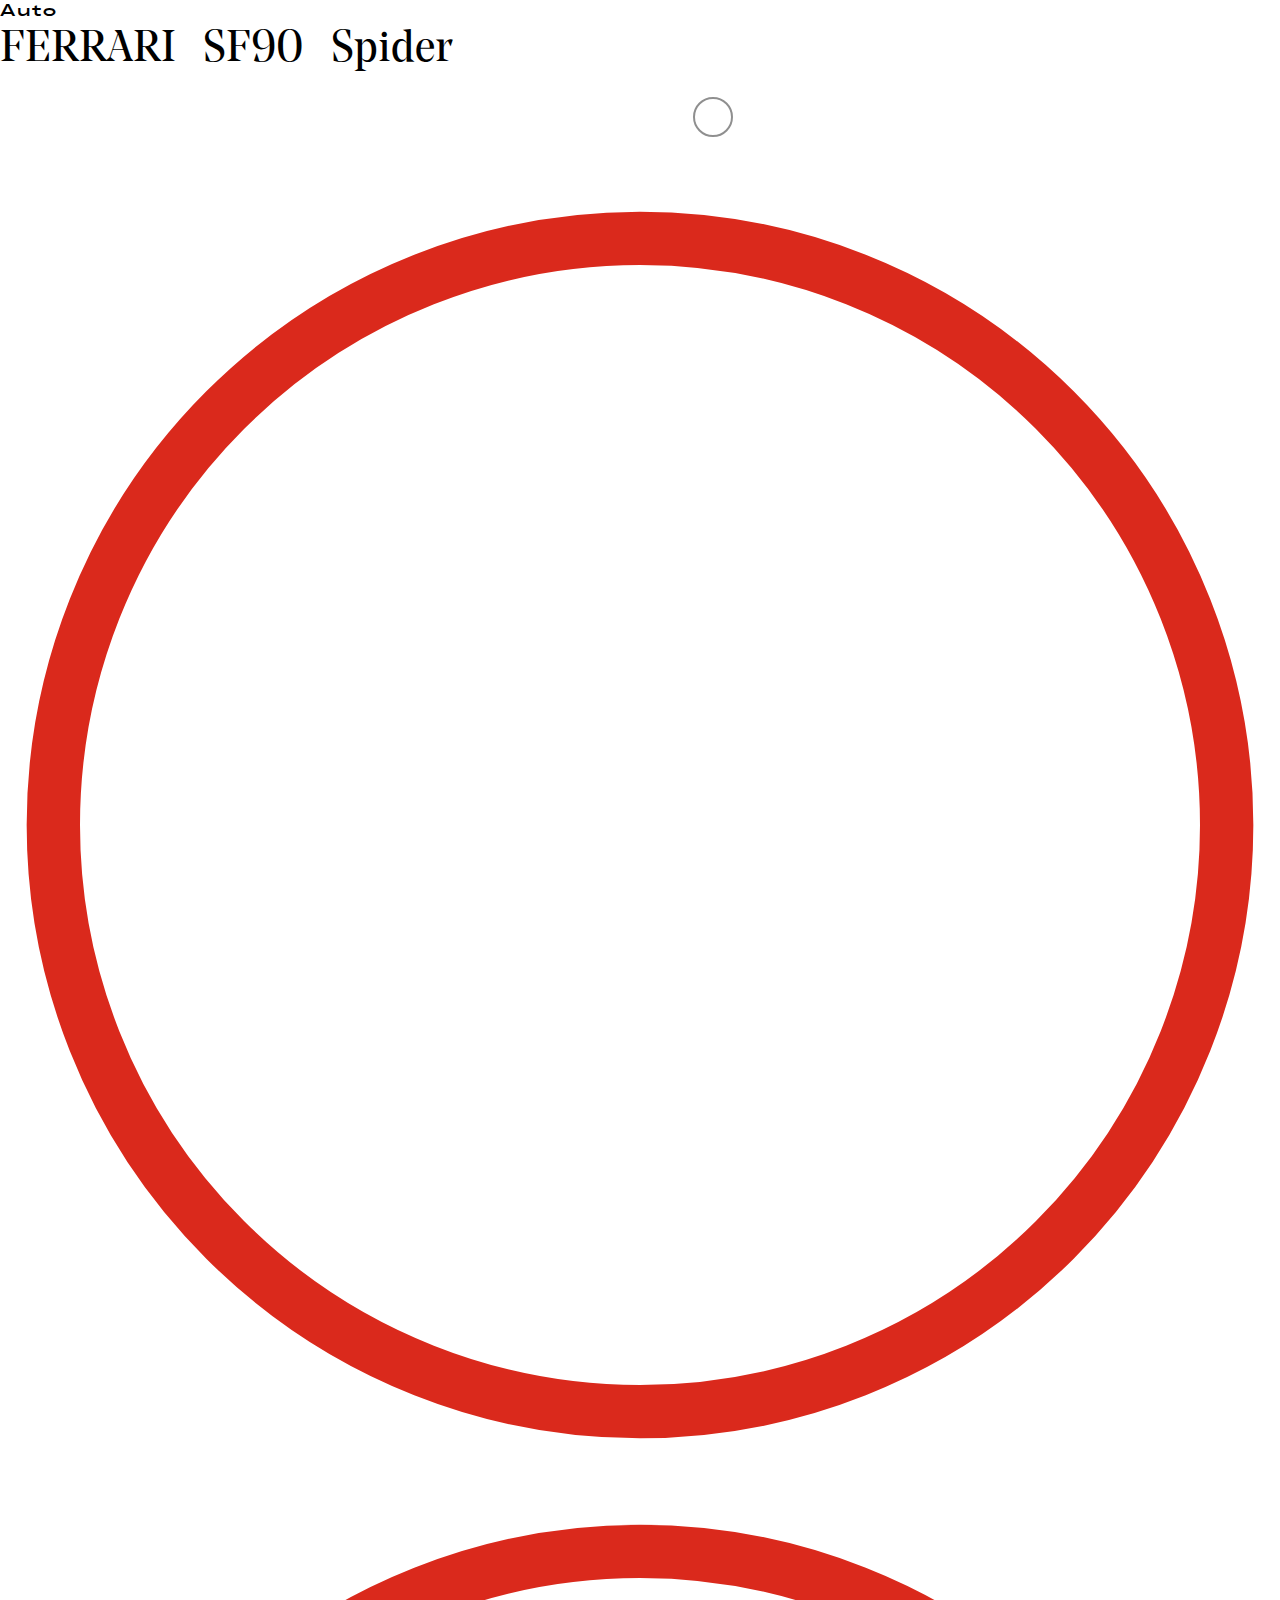
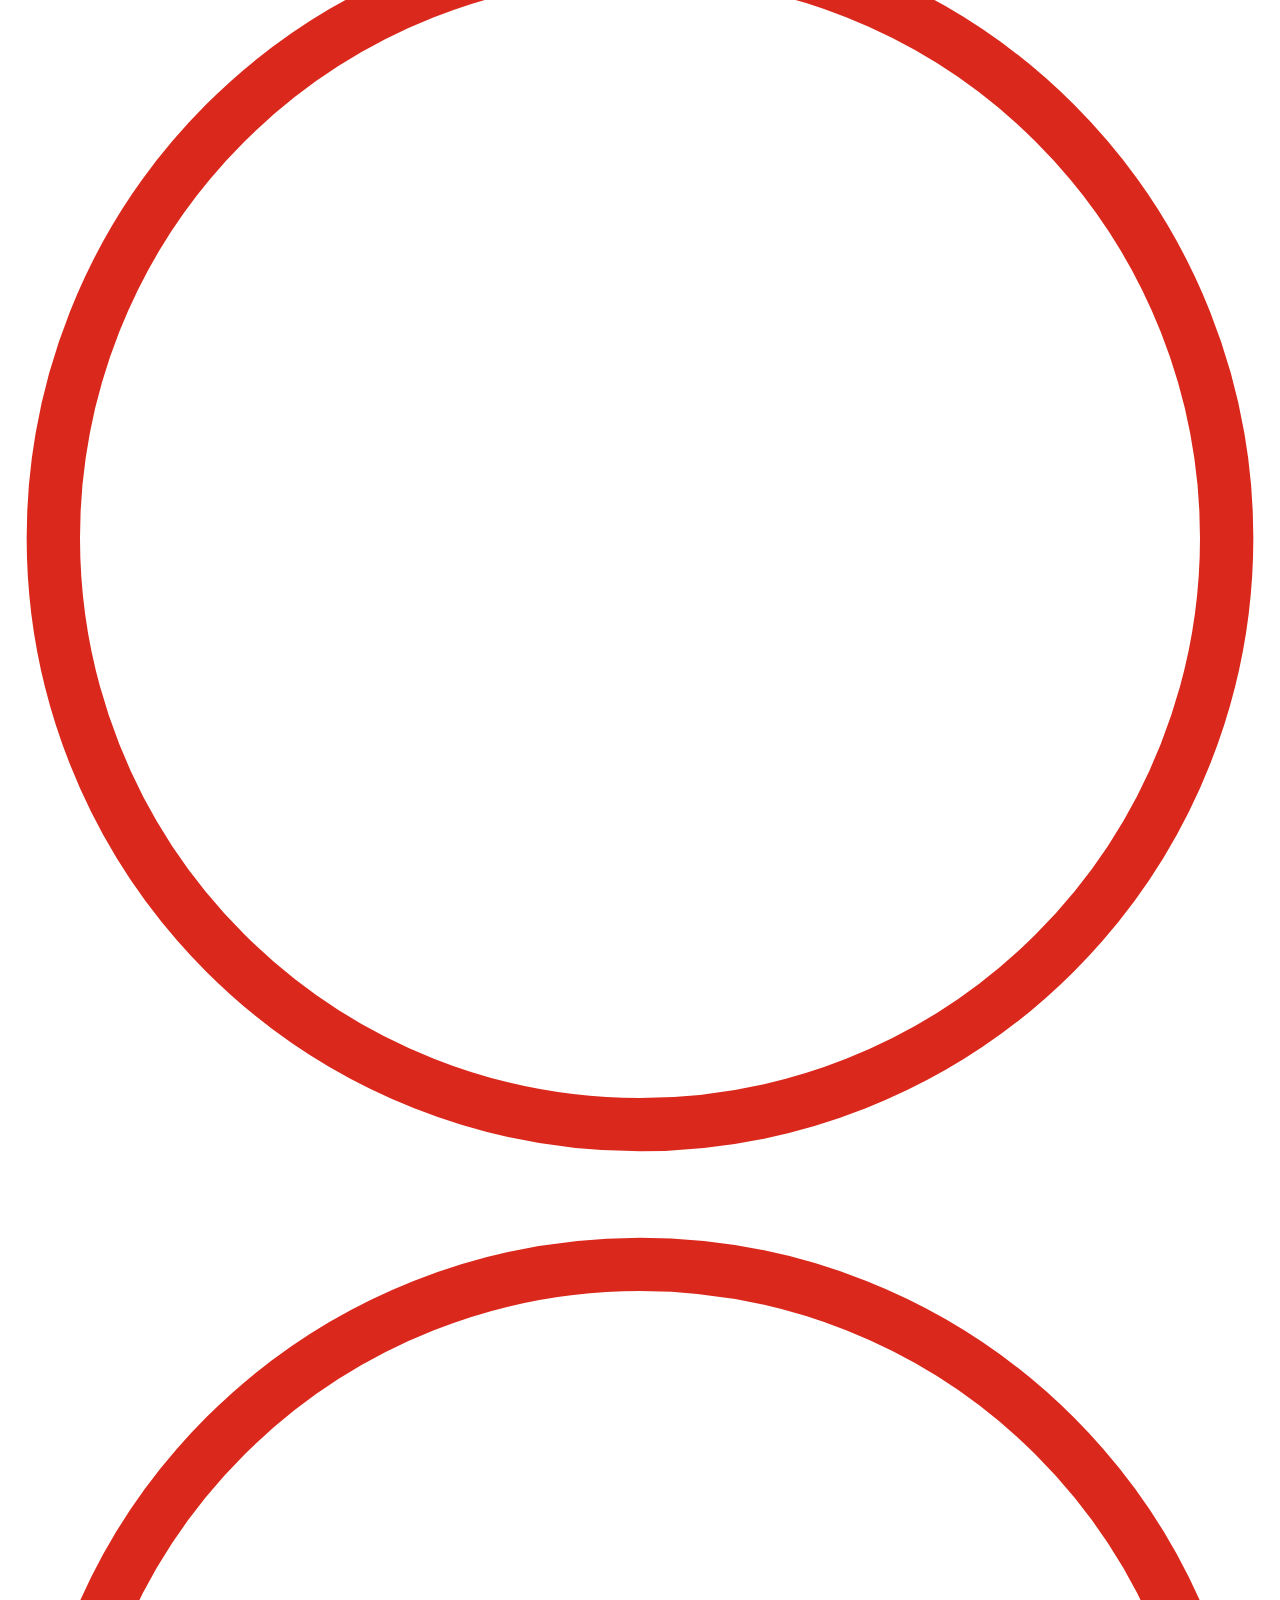
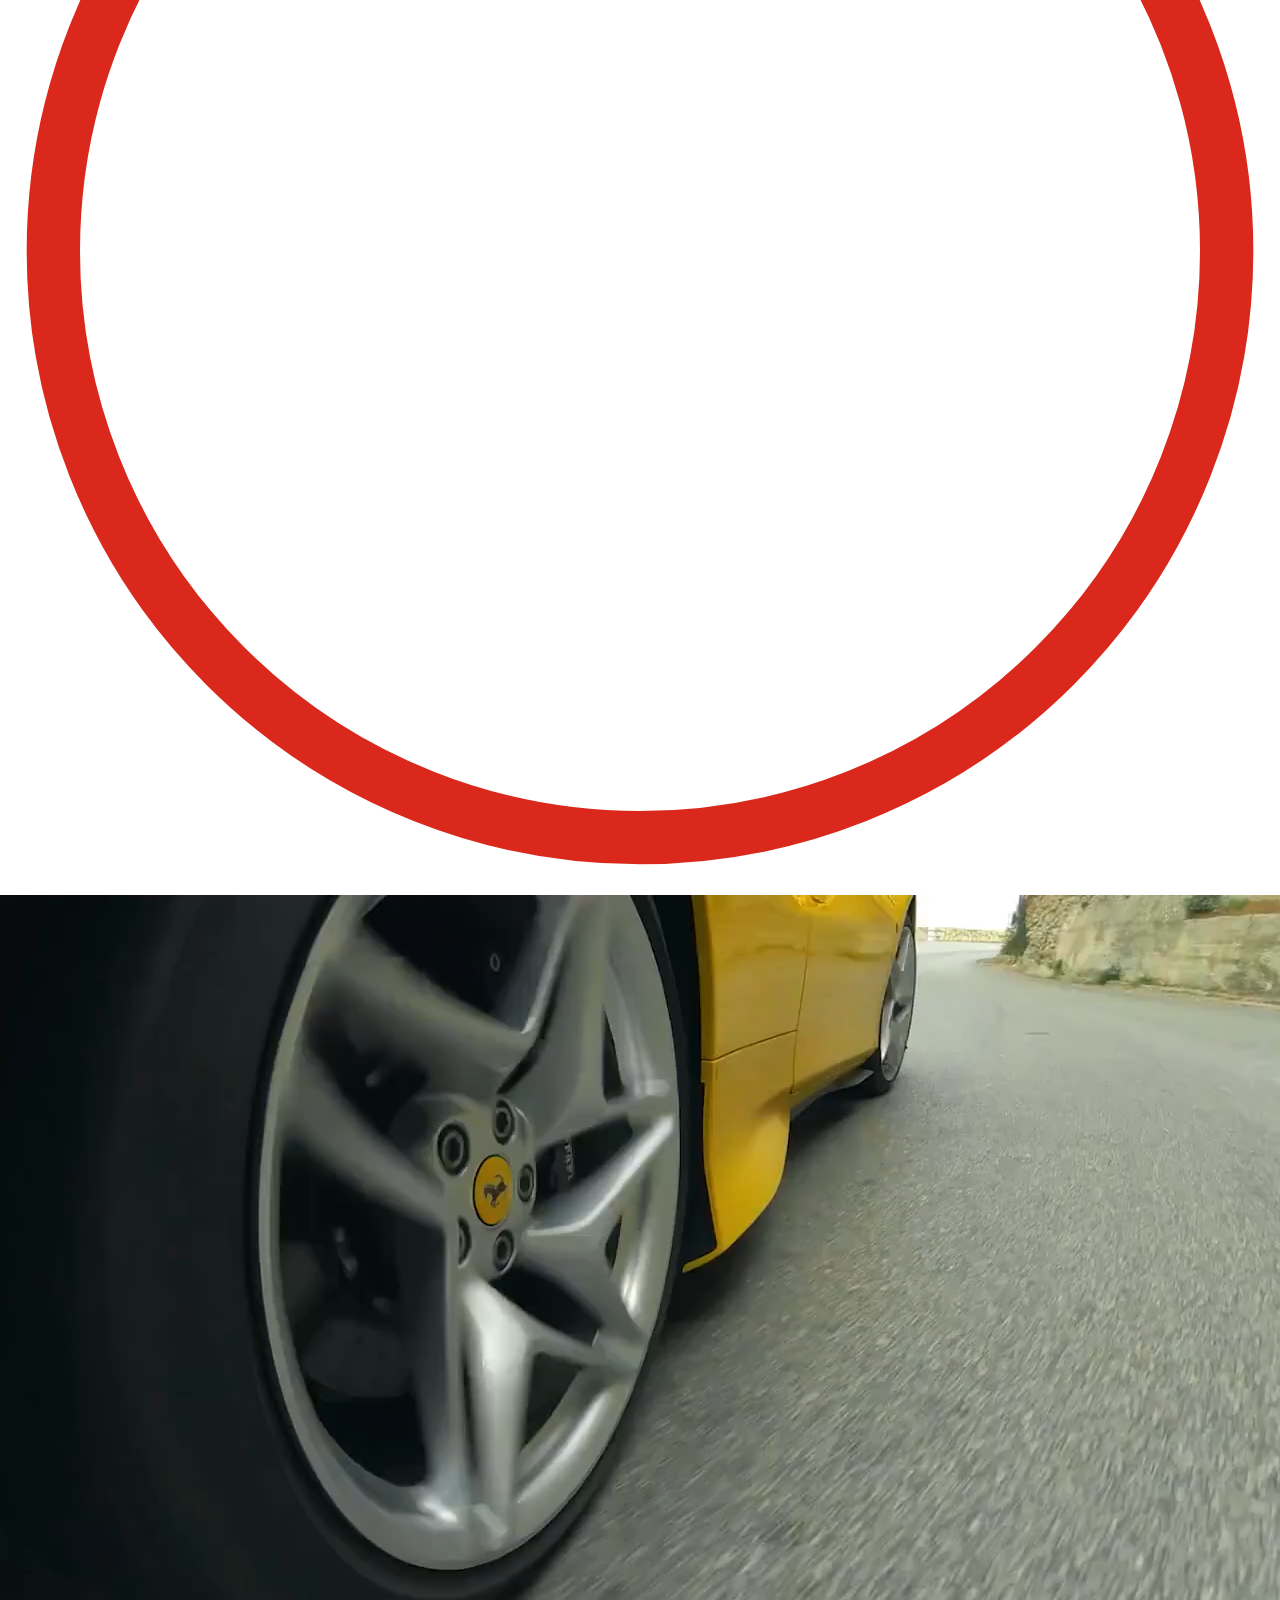
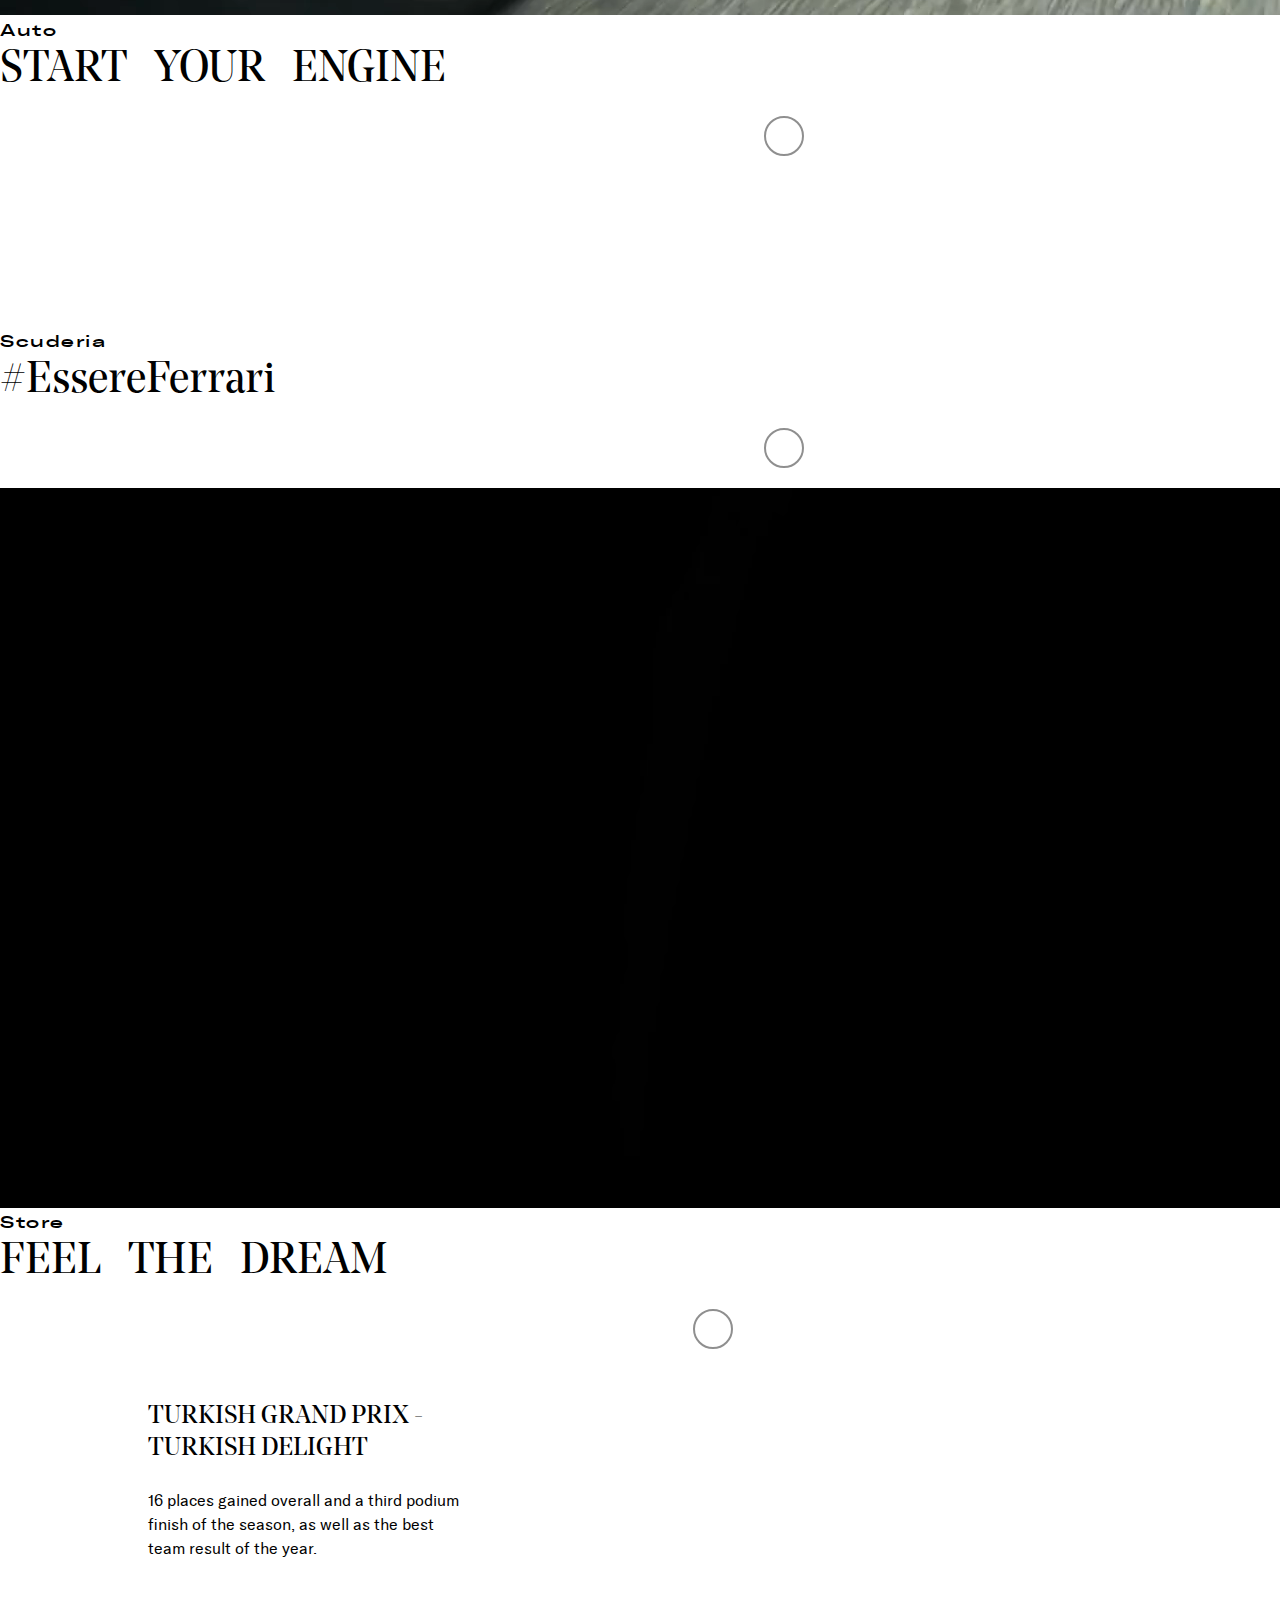
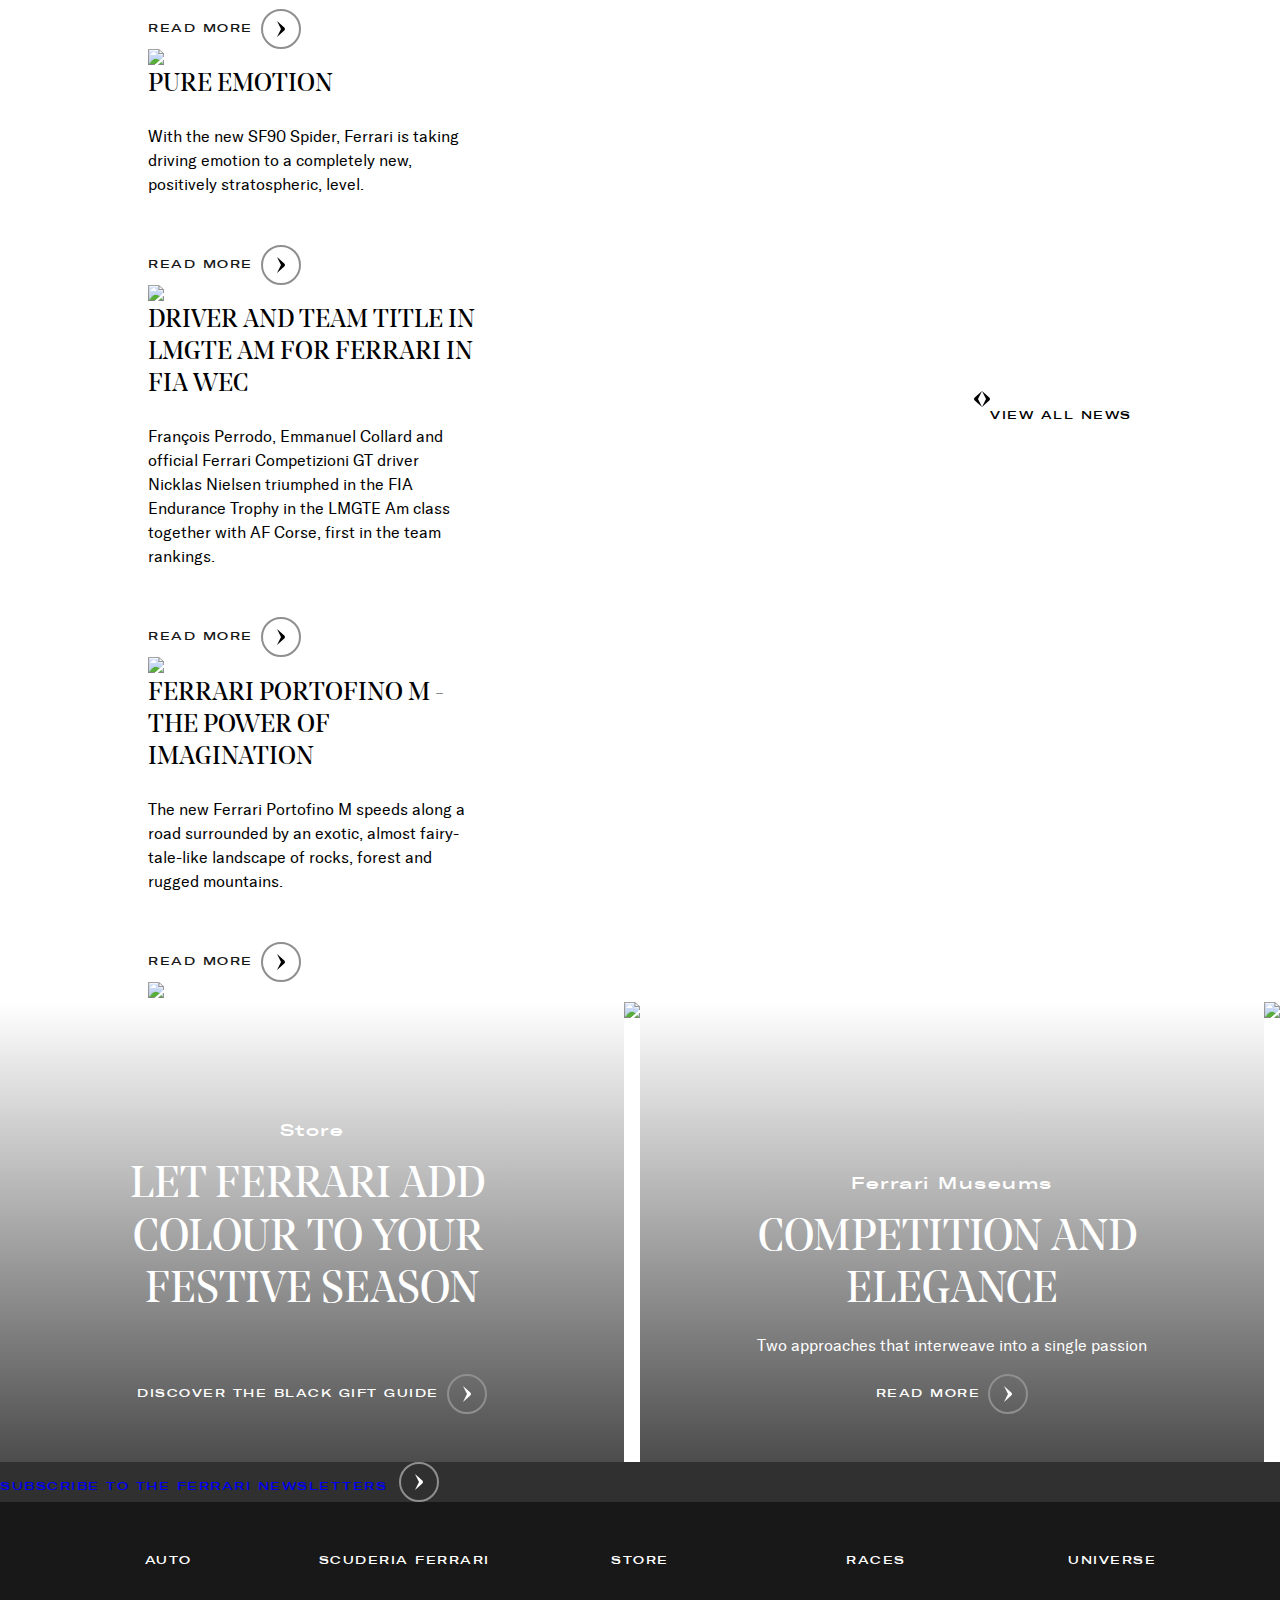
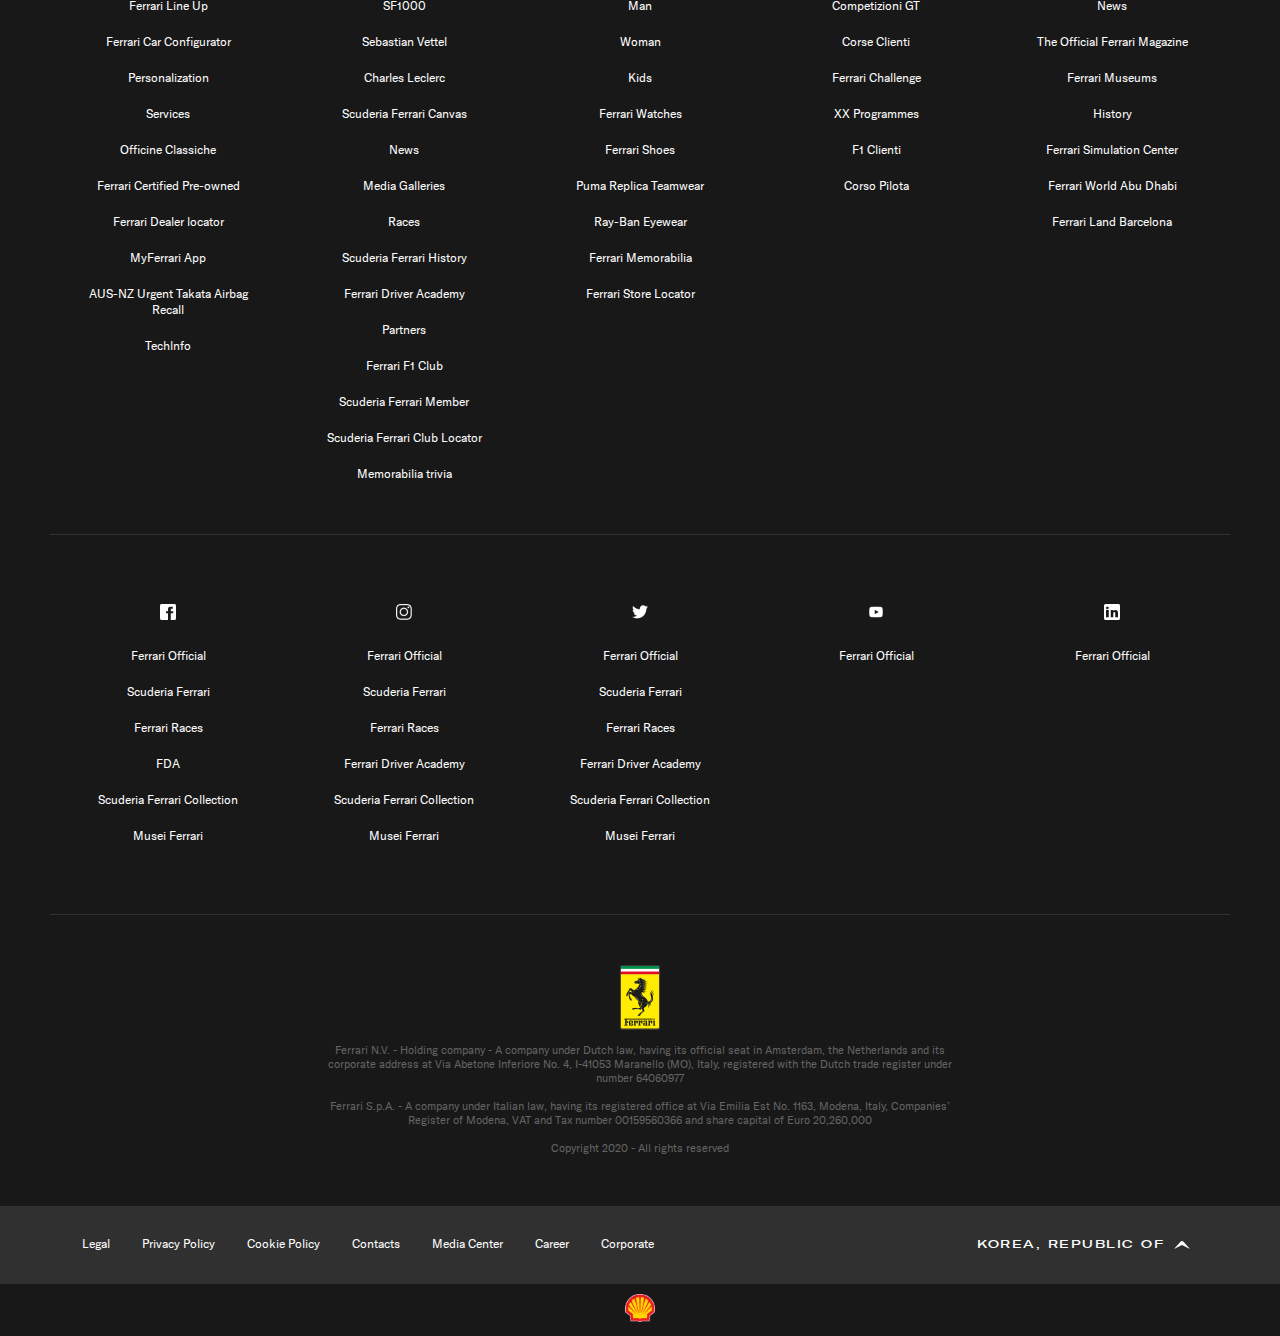
==== commit 424b9e25: "Update index.html" ====
--- a/index.html
+++ b/index.html
@@ -30,7 +30,7 @@
                 </ul> 
             </div>
             <h1 class="header_logo_wrap">
-                <a href="#">
+                <a href="index.html">
                     <svg xmlns="http://www.w3.org/2000/svg" fill = "white" height = " 24px" viewBox="0 0 138 25"><title>Ferrari</title><path d="M99.1 19.7v-10c0-3.1-1.7-3.7-6.5-3.7-5.2 0-7 .7-7 4.3v1.6H90v-1.3c0-1.8.1-2.1 2.4-2.1 1.9 0 2 .2 2 2.1v3.6h-4.6c-3.6 0-4.7 1.7-4.7 3.7h4.5v-.1c0-.9.6-1.7 1.5-1.7h3.4v4c0 1.4-.7 1.7-1.7 1.7H91c-1.1 0-1.5-.7-1.5-1.7v-2.2H85v2.5c0 2.1 1.6 3.8 4.1 3.8h11.8v-2.7h-1.8v-1.8zm36.6 1.9V6.4H129v2.5h1.9v12.7H129v2.6h8.5v-2.6h-1.8zM118.8 6c-2.5 0-4.1 3.1-5.2 4.4V6.3H107v2.5h1.8v12.7H107v2.7h8.2v-2.7h-1.7v-6.8c0-.6 3.9-5.5 3.9-5v6.8h4.6V8.9c0-1.8-1.1-2.9-3.2-2.9m-88.3 8.6h-4.7V9.8c0-.9.3-1.4 1.4-1.4h2c.8 0 1.3.4 1.3 1v5.2zm-2-8.6h-.7C22.4 6 21 7.2 21 10.3v10c0 3.4 2 4 6.9 4.1h.5c5.3-.1 6.9-.5 6.9-3.7v-2.6h-4.6v1.3c0 1.8-.3 1.9-2.5 1.9-2.6 0-2.5-.2-2.4-1.9v-3.1h9.6V9.6c0-2.5-1.9-3.6-6.9-3.6zM131 3.2h4.9V0H131v3.2zM.7 3.2h2.8v18.9H0v2.6h13v-2.6H8.6v-8.4h2.5v2.4h3V8.6h-3v2.2H8.6V3.2h118.6V0H.7v3.2zM53.8 6c-2.5 0-4.1 3.1-5.2 4.4V6.3H42v2.5h1.8v12.7H42v2.7h8.2v-2.7h-1.7v-6.8c0-.6 3.9-5.5 3.9-5v6.8H57V8.9C57 7.1 55.9 6 53.8 6m21 0c-2.5 0-4.1 3.1-5.2 4.4V6.3H63v2.5h1.8v12.7H63v2.7h8.2v-2.7h-1.7v-6.8c0-.6 3.9-5.5 3.9-5v6.8H78V8.9C78 7.1 76.9 6 74.8 6"></path></svg>
                 </a>
                 
@@ -117,7 +117,7 @@
           <div id="auto_menu_list">
             <div class="menu_list_wrap">
               <ul class="auto_menu_list global_menu_list menu_list_big_font">
-                <a onmouseover="autoMediaChange(0)">
+                <a href="superfast/superfast.html" onmouseover="autoMediaChange(0)">
                   <li class="auto_list_item matrix" style="animation-delay: 0.05s">
                     812 Superfast
                   </li></a
@@ -863,14 +863,14 @@
             <div id="universe_menu_list">
               <div class="menu_list_wrap">
                 <ul class="universe_menu_list menu_list_big_font">
-                  <a onmouseover="mediaChange(0)"
+                  <a onmouseover="universeMediaChange(0)"
                     ><li class="universe_list_item">News</li></a
                   >
-                  <a onmouseover="mediaChange(1)"
+                  <a onmouseover="universeMediaChange(1)"
                     ><li class="universe_list_item">The Official Ferrari Magazine</li></a
                   >
                   <div class="menu_list_box">
-                    <a onmouseover="mediaChange(2)"
+                    <a onmouseover="universeMediaChange(2)"
                       ><li class="universe_list_item">Ferrari Museums</li></a
                     >
                     <svg
@@ -884,16 +884,16 @@
                       ></path>
                     </svg>
                   </div>
-                  <a onmouseover="mediaChange(3)"
+                  <a onmouseover="universeMediaChange(3)"
                     ><li class="universe_list_item">History</li></a
                   >
-                  <a onmouseover="mediaChange(4)"
+                  <a onmouseover="universeMediaChange(4)"
                     ><li class="universe_list_item">Ferrari Simulation Center</li></a
                   >
-                  <a onmouseover="mediaChange(5)"
+                  <a onmouseover="universeMediaChange(5)"
                     ><li class="universe_list_item">Ferrari World Abu Dhabi</li></a
                   >
-                  <a onmouseover="mediaChange(6)"
+                  <a onmouseover="universeMediaChange(6)"
                     ><li class="universe_list_item">Ferrari Land Barcelona</li></a
                   >
                 </ul>
@@ -1795,4 +1795,4 @@
    
 
 </body>
-</html>+</html>
--- a/css/common.css
+++ b/css/common.css
@@ -1,801 +1,704 @@
-/* RESET CSS */
-
-* {margin: 0; padding: 0; box-sizing: border-box;
-  -webkit-font-smoothing: antialiased;
-}
-
-ul, li {list-style: none;}
-
-a {text-decoration: none;}
-
-div, header, nav, footer, section, article, ul, li {margin: 0; padding: 0; box-sizing: border-box;} 
-
-
-
-
-/* FONT-FACE */
-
-@font-face {
-  font-family: 'Body-Font-Medium';
-  src: url(../font/gt-america-expanded-medium-webfont.woff2) format('woff2');
-  font-weight: 500;
-  font-style: normal;
-  font-display: fallback;
-  /* fallback에 대한 설명 아래 링크에서 확인
-  https://d2.naver.com/helloworld/4969726 */
-  }
-
-@font-face {
-  font-family: 'Title-Font';
-  src: url(../font/Noe-Display-Regular.woff) format('woff2');
-  font-weight: 400;
-  font-style: normal;
-  font-display: fallback;
-  }
-
-@font-face {
-  font-family: 'Body-Font';
-  src: url(../font/gt-america-standard-regular-webfont.woff2) format('woff2');
-  font-weight: 400;
-  font-style: normal;
-  font-display: fallback;
-  }
-
-
-
-
-
-/* 폰트 공통 */
-
-body {
-  font-family: 'Body-Font', serif;
-  line-height: 1.15;
-  width: 100%;
-  word-break: keep-all;
-  background: rgb(24, 24, 24);
-}
-
-.body_font_medium {
-  font-family:'Body-Font-Medium';
-  /* font-stretch: expanded; */
-  font-size: 11px;
-  line-height: 1.27em;
-  letter-spacing: 1.5px;
-  text-transform: uppercase;
-}
-
-h2{
-  font-family: 'Title-Font';
-  font-size: 44px;
-  line-height: 52.8px;
-  font-weight: 400;
-  }
-
-h4{
-  font-family:'Body-Font-Medium';
-  font-size: 16px;
-  letter-spacing: 1.5px;
-  line-height: 24px;
-  font-weight: 500;
-}
-
-
-/* RED WHEEL BUTTON */
-
-.red_wheel_button {display: inline-flex;}
-
-.icon_border_gray {
-  height: 40px; width: 40px;
-  padding: 8px; border-radius: 100%; font-size: 0;
-  display: inline-flex; align-items: center; justify-content: center;
-  cursor: pointer; position: relative;
-  border: 2px solid rgb(143, 143, 143);
-}
-
-.icon_over_circle {
-  position: absolute;
-  top: -3px; left: -3px; right: -3px; bottom: -3px;
-}
-
-.icon_over_circle svg {
-  position: absolute;
-  top: 50%; left: 50%; width: 100%; height: 100%;
-  transform: translate(-50%, -50%) rotate(-90deg);
-}
-
-.icon_over_circle circle {
-  stroke: rgb(218, 41, 28); stroke-width: 1px; fill: none;
-  stroke-dasharray: 70; stroke-dashoffset: 70;      
-}
-
-.red_wheel_button:hover .icon_over_circle circle {
-  animation: wheelbuttondash 0.3s ease forwards;
-}
-    
-@keyframes wheelbuttondash {
-  from {stroke-dashoffset: 70;}
-  to {stroke-dashoffset: 0;}
-}
-
-
-/* MARGIN, PADDIND */
-.margin_right_8 {margin: 0 8px 0 0;}
-.margin_top_16 {margin: 16px 0 0;}
-
-
-
-
-
-  
-  
-/* swipper bullet */
-.main_banner_container {
-    width: 100%;
-    height: 100vh;
-    overflow: hidden;
-    position: relative;
-}
-.swipper_wrap {
-    position: absolute;
-    bottom: 20px;
-    left: 50%;
-    transform: translate(-50%);
-    z-index: 50;
-}
-.bullet {
-    position: relative;
-    margin : 0 5px;
-    display: inline-flex;
-}
-.bullet::after {
-    content: "";
-    width: 4px;
-    height: 4px;
-    border-radius: 100%;
-    background-color: white;
-    position: absolute;
-    top: 50%;
-    left: 50%;
-    transform: translate(-50% ,-50%);
-}
-
-.subscribe_container{
-    animation: opacity_delay 6s ease infinite;
-    opacity: 0;
-    width: 100%;
-    max-width: 300px;
-    margin: 35px auto 0;
-}
-.subscribe_container a {
-    color: white;
-    height: 100%;
-}
-.subscribe_text{
-    margin-right: 8px;
-    
-}
-
-.swipper_red {
-
-    position: absolute;
-    bottom:0px;
-    left: 0px;
-    stroke-dasharray:70;
-      stroke-dashoffset:70;
-      transform: rotate(-90deg);
-      animation: dash 5.9s linear normal infinite;
-      animation-play-state: paused;
-}
-
-.paused {
-  position: absolute;
-  bottom:0px;
-  left: 0px;
-  stroke-dasharray:70;
-    stroke-dashoffset:70;
-}
-
-@keyframes dash {
-  0% {
-    stroke-dashoffset: 70;
-  }
-  5% {
-    stroke-dashoffset: 70;
-  }
-  100%{
-      stroke-dashoffset:0;
-  }
-}
-
-
-
-/* HEADER */
-#header {
-    width: 100%;
-    position: fixed;
-    z-index: 100000;
-    transition: 0.4s;
-}
-.header_wrap {
-    font-family: 'Body-Font-Medium';
-    width: 100%;
-    height: 24px;
-    padding: 24px 0 ;
-    box-sizing: border-box;
-    display: flex;
-    align-items: flex-start;
-    
-}
-.header_wrap::after{
-    width: 100%;
-    height: calc(100% + 20px);
-    content: '';
-    position: absolute;
-    top: 0;
-    left: 0;
-    z-index: -1;
-    background-image: linear-gradient(to top, rgba(0, 0, 0, 0), rgba(0, 0, 0, 0.4) 70%, rgba(0, 0, 0, 0.8));
-    /* background-color: rgba(0,0,0,1); */
-}
-
-.header_conts {
-    width: 100%;
-    padding-left: 12px;
-    list-style: none;
-
-}
-.header_conts ul {
-    display: flex;
-}
-.header_item {
-    margin: 0 24px ; 
-}
-
-
-.m_header_item {
-    margin: 0 24px ;
-    display: none;
-}
-
-
-
-.header_logo_wrap {
-    height: 24px;
-    font-size: 8px;
-}
-.header_logo_wrap svg {
-    max-width: 132px;
-    height: 24px;
-    color: white;
-}
- .header_button {
-    font-family:'Body-Font-Medium';
-     border: none;
-     background-color: rgba(0, 0, 0, 0);
-     padding: 5px 0;
-     color: white;
-     /* color: white; */
-     font-size: 11px;
-     font-weight : 500;
-     font-stretch: expanded;
-     line-height: 1.27em;
-     letter-spacing: 1.5px;
-     text-transform: uppercase;
-     cursor: pointer;
-  }
-  .Header__endcol__jBBfXtuB {
-      flex: 1 1 100%;
-  }
-
-
-
-
-
-
-
-
-
-  /* text 애니메이션 */
-    /* animation: matrix 1s ease forwards;  */
-    /* animation: matrix_delay 6s ease infinite;  */
-
-  @keyframes matrix {
-    0% {
-      opacity: 0;
-      transform: matrix(0.99756, 0.06975, -0.06975, 0.99756, 0, 25);
-    }
-    100% {
-      opacity: 1;
-       transform: matrix(1, 0, 0, 1, 0, 0);
-    }
-  }
-
-
-
-  @keyframes matrix_delay {
-    0% {
-      opacity: 0;
-      transform: matrix(0.99756, 0.06975, -0.06975, 0.99756, 0, 25);
-    }
-    10% {
-      opacity: 1;
-       transform: matrix(1, 0, 0, 1, 0, 0);
-    }
-    90% {
-        opacity: 1;
-       transform: matrix(1, 0, 0, 1, 0, 0);
-    }
-    100% {
-        opacity: 0;
-      transform: matrix(0.99756, 0.06975, -0.06975, 0.99756, 0, 25);
-    }
-  }
-  /* animation: opacity 2s ease forwards;  */
-    /* animation: opacity_delay 6s ease infinite;  */
-    @keyframes opacity {
-        0% { opacity: 0;}
-        50% { opacity: 0;}
-        100% { opacity: 1;}
-    }
-
-  @keyframes opacity_delay {
-      0% { opacity: 0;}
-      10% { opacity: 0;}
-      30% { opacity: 1;}
-      90% { opacity: 1;}
-      100% { opacity: 0;}
-  }
-
-
-
-
-      /* 옆의 박스 (버튼 ) */
-
-      .discover{
-        background-color: white;
-        border: none;
-        transition: 0.5s;
-        border-right: 2px solid red;
-        padding: 20px 30px;
-        position: absolute;
-        bottom: 0;
-        right: 0;
-        cursor: pointer;
-        z-index: 6;
-        display: flex;
-        justify-content: center;
-        align-items: center;
-      
-      
-      }
-      .discover_conts {
-        font-size: 24px;
-        font-weight: 400;
-        line-height: 31.2px;
-        padding-right: 20px;
-      }
-      .discover_handle {
-        width: 3px;
-        height: 15px;
-        border-radius: 0 , 0, 50%, 50%;
-        background-color: white;
-        position: absolute;
-        top: 0;
-        left: -3px;
-      }
-      
-      .discover_btn_wrap{
-        position: relative;
-        margin-left: 60px;
-      }
-      
-      .spinner {
-        display: inline-block;
-      
-        background:gray;
-        border-radius: 50%;
-        height:40px;
-        width: 40px;
-        position: relative;
-        transform: rotate(90deg);
-      
-      }
-      .discover:hover .spinner {
-      
-        animation: rotate 1s linear infinite;
-      }
-      
-      
-      .discover_icon{
-        position: absolute;
-        top: 50%;
-        left: 50%;
-        transform: translate(-50%, -50%);
-      }
-      
-      .spinner:before,
-      .spinner:after {
-        content: '';
-        position: absolute;
-      }
-      
-      .spinner:before {
-        border-radius: 50%;
-        background:
-          linear-gradient(0deg,   hsla(0, 0%, 100%, 1  ) 50%, hsla(0, 0%, 100%, 0.9) 100%)   0%   0%,
-          linear-gradient(90deg,  hsla(0, 0%, 100%, 0.9)  0%, hsla(0, 0%, 100%, 0.6) 100%) 100%   0%,
-          linear-gradient(180deg, hsla(0, 0%, 100%, 0.6)  0%, hsla(0, 0%, 100%, 0.3) 100%) 100% 100%,
-          linear-gradient(360deg, hsla(0, 0%, 100%, 0.3)  0%, hsla(0, 0%, 100%, 0  ) 100%)   0% 100%
-        ;
-        background-repeat: no-repeat;
-        background-size: 50% 50%;
-        top: -1px;
-        bottom: -1px;
-        left: -1px;
-        right: -1px;
-      }
-      
-      .spinner:after {
-        background: white;
-        border: lightgrey;
-        border-radius: 50%;
-        top: 3%;
-        bottom: 3%;
-        left: 3%;
-        right: 3%;
-      }
-      
-      
-      
-      @keyframes rotate {
-        from { transform: rotate(0deg); }
-        to   { transform: rotate(360deg);  }
-      }
-      
-      @keyframes opacity_basic {
-        from { opacity: 0; }
-        to   { opacity: 1;}
-      }
-      @keyframes opacity_revers{
-        from { opacity: 1; }
-        to   { opacity: 0;}
-      }
-
-
-
-
-  @media screen and (max-width :1599px) {
-
-    .header_item { margin: 0 12px ;}
-}
-
-@media screen and (max-width:1279px) {
-     .m_header_item { display: block;}
-        .header_item {display: none;}
-
-}
-
-@media screen and (max-width:959px){
-    h2{
-        font-size: 32px;
-        line-height: 38.4px;
-        }
-
-    h4{
-        font-size: 16px;
-        line-height: 24px;
-    }
-
-}
-
-
-
-
-
-
-
-
-
-
-/* FOOTER */
-
-#footer {
-  background: rgb(24, 24, 24);  color: rgb(255, 255, 255);
-  width: 100%;  height: 100%;  text-align: center;
-}
-
-
-
-/*FOOTER SUBSCRIBE */
-
-#footer_subscribe {
-  background: rgb(48, 48, 48);
-  width: 100%;  text-align: left;
-}
-
-.footer_subscribe_container {
-  max-width: 1180px;  margin: 0 auto;
-  padding: 20px;  display: flex;
-  justify-content: center;  align-items: center;
-}
-
-.footer_subscribe_container a {
-  color: rgb(255, 255, 255);
-  display: flex;  justify-content: center;align-items: center;
-}
-
-.footer_subscribe_container a:hover .icon_over_circle circle {
-  animation: wheelbuttondash 0.3s ease forwards;
-}
-
-
-
-/* FOOTER CONTENT */
-
-#footer_content {width: 100%;}
-
-.footer_content_container {
-  max-width: 1180px;  margin: 0 auto;
-  padding: 32px 0;  display: flex;
-  border-bottom: 1px solid rgb(48, 48, 48);
-}
-
-.footer_nav_section {
-  min-width: 20%;  flex: 1 1 auto;
-  padding: 0 20px;
-}
-
-.footer_nav_title a {
-  display: flex;
-  align-items: center;  justify-content: center;
-  padding: 20px 0;  color: rgb(255, 255, 255);
-}
-
-.footer_nav_ul {
-  display: flex;  flex-flow: column;
-  padding: 0 15px 10px;
-}
-
-.footer_nav_ul li {
-  margin: 10px 0;  font-size: 12px;
-  line-height: 16px;
-}
-
-.footer_nav_ul li a {color: rgb(255, 255, 255);}
-
-
-/* FOOTER SOCIAL */
-#footer_social {width: 100%;}
-
-.footer_social_container {
-  max-width: 1180px;  margin: 0 auto;
-  padding: 50px 0;  display: flex;
-  border-bottom: 1px solid rgb(48, 48, 48);
-}
-
-.footer_social_title {
-  height: 53px;  display: flex;
-  align-items: center;  justify-content: center;
-}
-
-.social_m_name {
-  display: inline-flex;  align-items: center;  justify-content: center;
-}
-
-.footer_social_title figure {
-  padding: 20px 0;  display: inline-flex;  align-items: center;
-}
-
-.footer_social_title figure img {
-  width: 100%;  width: 16px;  height: 16px;
-}
-
-
-
-
-/*FOOTER RIGHTS */
-
-#footer_rights {width: 100%;}
-
-.footer_rights_container {
-  max-width: 680px;  margin: 0 auto;
-  padding: 50px 25px;  font-size: 11px;
-  line-height: 14px;  color: rgb(100, 100, 100);
-}
-
-
-.footer_rights_container figure img {
-  max-width: 40px;  max-height: 65px;  margin: 0 0 10px;
-}
-
-
-
-
-/* FOOTER SERVICE */
-
-#footer_service {background: rgb(48, 48, 48);  width: 100%;}
-
-.footer_service_container {
-  max-width: 1180px;  margin: 0 auto;
-  display: flex;  justify-content: space-between;
-  align-items: center;  font-size: 12px;
-}
-
-.footer_service_container a {color: rgb(255, 255, 255);}
-
-.footer_service_ul {
-  flex: 1 1 auto;  display: flex;
-  align-items: center;  justify-content: flex-start;
-  padding: 16px;
-}
-
-.footer_service_ul li {padding: 16px}
-
-.footer_service_country {
-  flex: 0 0 auto;  display: flex;
-  justify-content: flex-end;  padding: 0 40px 0 0;
-}
-
-.footer_service_country a {display: flex; align-items: center;}
-
-.footer_service_country svg {margin: 0 0 0 10px;}
-
-
-
-
-/* FOOTER SHELL */
-
-#footer_shell {width: 100%;}
-
-.footer_shell_container {width: 100%; padding: 10px 0;}
-
-.footer_shell_container img{max-height: 28px;  margin: 0 10px;}
-
-
-
-
-
-
-/* FOOTER BREAK POINT 960 */
-
-.footer_nav_title_m_icon {display: none;}
-.social_m_name span {display: none;}
-
-
-@media screen and (max-width: 960px) {
-  
-  /* FOOTER CONTENT */
-  .footer_content_container {flex-flow: column;}
-  
-  .footer_nav_section {min-width: 100%;}
-
-  .footer_nav_title {
-    display: flex; align-items: center; justify-content: space-between;}
-  
-  .footer_nav_title a {justify-content: flex-start;}
-
-  .footer_nav_title_m_icon {
-    display: block;  padding: 10px;
-    font-size: 0;  line-height: 0;
-    transition: transform 300ms;  transform: rotete(45deg);
-  }
-
-  .footer_nav_title_m_icon svg {fill: rgb(255, 255, 255);}
-  
-  .footer_nav_column {
-    display: flex;  flex-flow: column wrap;
-    overflow: hidden;  transition: max-height 0.3s;
-    max-height: 0px;
-  }
-
-  .footer_nav_ul {
-    text-align: left; min-width: 50%; padding: 0 10px 10px 0;
-  }
-  
-  .acc_open {max-height: 600px;}
-  .button_rotate {transform: rotate(45deg);}
-
-
-
-  /* FOOTER SOCIAL */
-
-  .footer_social_container {flex-flow: column;}
-  
-  .footer_social_title {display: flex; align-items: center;    justify-content: space-between;}
-
-  .social_m_name {display: flex; align-items: center; justify-content: center;}
-
-  .social_m_name span {display: inline-flex; margin: 0 0 0 16px;}
-  
-  .footer_social_title figure {
-    width: 16px; height: 16px; padding: 20px 0;
-  }
-  
-  .footer_social_title figure img {width: 100%;}
-
-
-
-
-  /* FOOTER RIGHTS */
-
-  .footer_rights_container figure img {
-    max-width: 32px; max-height: 52px; margin: 0 0 10px;
-  }
-
-
-
-
-  /* FOOTER SERVICE */
-
-  .footer_service_container {
-    font-size: 11px; padding: 20px 0;
-    flex-flow: column-reverse wrap;
-  }
-  
-  
-  .footer_service_ul {
-    width: 100%; flex: 1 1 auto;
-    display: flex; align-items: center;
-    flex-flow: row wrap; padding: 16px;
-  }
-  
-  .footer_service_ul li {
-    min-width: 33%; padding: 16px; text-align: center;
-  }
-  
-  .footer_service_country {
-    width: 100%; flex: 1 1 auto;
-    justify-content: center; padding: 24px 0 0;
-  }
-  
-  .footer_service_country a {display: flex; align-items: center;}
-  
-  .footer_service_country svg {margin: 0 0 0 10px;}
-
-}
-
-
-
-
-
-
-@media screen and (max-width:599px){
-  .spot_wrap { display: none;}
-  .discover { width: 80%; justify-content: space-between; right:  50%; transform: translate(50% );}
-  .discover_conts { font-size: 20px; line-height: 26px;}
-  .discover_btn_wrap {margin-left: 0;}
-
-}
-
-
-
-
-
-
-
-
-
-
-
-
-
-
-
-
-
-
-
-
-
-
-
-
-
-
-
-
-
-
-
-
-
+/* RESET CSS */
+
+* {margin: 0; padding: 0; box-sizing: border-box;
+  -webkit-font-smoothing: antialiased;
+}
+
+ul, li {list-style: none;}
+
+a {text-decoration: none;}
+
+div, header, nav, footer, section, article, ul, li {margin: 0; padding: 0; box-sizing: border-box;} 
+
+
+
+
+/* FONT-FACE */
+
+@font-face {
+  font-family: 'Body-Font-Medium';
+  src: url(../font/gt-america-expanded-medium-webfont.woff2) format('woff2');
+  font-weight: 500;
+  font-style: normal;
+  font-display: fallback;
+  /* fallback에 대한 설명 아래 링크에서 확인
+  https://d2.naver.com/helloworld/4969726 */
+  }
+
+@font-face {
+  font-family: 'Title-Font';
+  src: url(../font/Noe-Display-Regular.woff) format('woff2');
+  font-weight: 400;
+  font-style: normal;
+  font-display: fallback;
+  }
+
+@font-face {
+  font-family: 'Body-Font';
+  src: url(../font/gt-america-standard-regular-webfont.woff2) format('woff2');
+  font-weight: 400;
+  font-style: normal;
+  font-display: fallback;
+  }
+
+
+
+
+
+/* 폰트 공통 */
+
+body {
+  font-family: 'Body-Font', serif;
+  line-height: 1.15;
+  width: 100%;
+  word-break: keep-all;
+}
+
+.body_font_medium {
+  font-family:'Body-Font-Medium';
+  /* font-stretch: expanded; */
+  font-size: 11px;
+  line-height: 1.27em;
+  letter-spacing: 1.5px;
+  text-transform: uppercase;
+}
+
+h2{
+  font-family: 'Title-Font';
+  font-size: 44px;
+  line-height: 52.8px;
+  font-weight: 400;
+  }
+
+h4{
+  font-family:'Body-Font-Medium';
+  font-size: 16px;
+  letter-spacing: 1.5px;
+  line-height: 24px;
+  font-weight: 500;
+}
+
+
+
+
+
+/* RED WHEEL BUTTON */
+
+.red_wheel_button {display: inline-flex;}
+
+.icon_border_gray {
+  height: 40px; width: 40px;
+  padding: 8px; border-radius: 100%; font-size: 0;
+  display: inline-flex; align-items: center; justify-content: center;
+  cursor: pointer; position: relative;
+  border: 2px solid rgb(143, 143, 143);
+}
+
+.icon_over_circle {
+  position: absolute;
+  top: -3px; left: -3px; right: -3px; bottom: -3px;
+}
+
+.icon_over_circle svg {
+  position: absolute;
+  top: 50%; left: 50%; width: 100%; height: 100%;
+  transform: translate(-50%, -50%) rotate(-90deg);
+}
+
+.icon_over_circle circle {
+  stroke: rgb(218, 41, 28); stroke-width: 1px; fill: none;
+  stroke-dasharray: 70; stroke-dashoffset: 70;      
+}
+
+.red_wheel_button:hover .icon_over_circle circle {
+  animation: dash 0.3s ease forwards;
+}
+    
+@keyframes dash {
+  from {stroke-dashoffset: 70;}
+  to {stroke-dashoffset: 0;}
+}
+
+
+
+
+/* HEADER */
+
+#header {
+  width: 100%;
+  position: fixed;
+  z-index: 100000;
+  top: -72px;
+}
+.header_wrap {
+  font-family: 'Body-Font-Medium';
+  width: 100%;
+  height: 24px;
+  padding: 24px 0 ;
+  box-sizing: border-box;
+  display: flex;
+  align-items: flex-start;
+  
+}
+.header_wrap::after{
+  width: 100%;
+  height: calc(100% + 20px);
+  content: '';
+  position: absolute;
+  top: 0;
+  left: 0;
+  z-index: -1;
+  background-image: linear-gradient(to top, rgba(0, 0, 0, 0), rgba(0, 0, 0, 0.4) 70%, rgba(0, 0, 0, 0.8));
+}
+
+.header_conts {
+  width: 100%;
+  padding-left: 12px;
+  list-style: none;
+}
+.header_conts ul {
+  display: flex;
+}
+.header_item {
+  margin: 0 24px ;
+  
+}
+
+
+.m_header_item {
+  margin: 0 24px ;
+  display: none;
+}
+
+
+
+.header_logo_wrap {
+  height: 24px;
+  font-size: 8px;
+}
+.header_logo_wrap svg {
+  max-width: 132px;
+  height: 24px;
+  color: white;
+}
+.header_button {
+  font-family:'Body-Font-Medium';
+   border: none;
+   background-color: rgba(0, 0, 0, 0);
+   padding: 5px 0;
+   color: white;
+   /* color: white; */
+   font-size: 11px;
+   font-weight : 500;
+   font-stretch: expanded;
+   line-height: 1.27em;
+   letter-spacing: 1.5px;
+   text-transform: uppercase;
+}
+.Header__endcol__jBBfXtuB {
+    flex: 1 1 100%;
+}
+
+
+
+
+
+
+
+
+
+/* second header */
+
+/* header */
+#header2 {
+  width: 100%;
+  position: fixed;
+  z-index: 100000;
+}
+.header2_wrap {
+  font-family: 'Body-Font-Medium';
+  width: 100%;
+  height: 24px;
+  padding: 24px 0 ;
+  box-sizing: border-box;
+  display: flex;
+  align-items: flex-start;
+  
+}
+.header2_wrap::after{
+  width: 100%;
+  height: calc(100% + 20px);
+  content: '';
+  position: absolute;
+  top: 0;
+  left: 0;
+  z-index: -1;
+  background-image: linear-gradient(to top, rgba(0, 0, 0, 0), rgba(0, 0, 0, 0.4) 70%, rgba(0, 0, 0, 0.8));
+}
+
+.header2_conts {
+  width: 100%;
+  padding-left: 12px;
+  list-style: none;
+}
+.header2_conts ul {
+  display: flex;
+}
+.header2_item {
+  margin: 0 24px ;
+  
+}
+
+
+.m_header2_item {
+  margin: 0 24px ;
+  display: none;
+}
+
+
+
+.header2_logo_wrap {
+  height: 24px;
+  font-size: 8px;
+}
+.header2_logo_wrap svg {
+  max-width: 132px;
+  height: 24px;
+  color: white;
+}
+.header2_button {
+  font-family:'Body-Font-Medium';
+   border: none;
+   background-color: rgba(0, 0, 0, 0);
+   padding: 5px 0;
+   color: white;
+   /* color: white; */
+   font-size: 11px;
+   font-weight : 500;
+   font-stretch: expanded;
+   line-height: 1.27em;
+   letter-spacing: 1.5px;
+   text-transform: uppercase;
+}
+.Header2__endcol__jBBfXtuB {
+    flex: 1 1 100%;
+}
+
+
+@media screen and (max-width :1599px) {
+
+  .header_item { margin: 0 12px ;}
+  .header2_item { margin: 0 12px ;}
+
+
+}
+@media screen and (max-width:1279px) {
+   .m_header_item { display: block;}
+      .header_item {display: none;}
+
+      .m_header2_item { display: block;}
+      .header2_item {display: none;}
+}
+
+@media screen and (max-width:959px){
+  h2{
+      font-size: 32px;
+      line-height: 38.4px;
+      }
+
+  h4{
+      font-size: 16px;
+      line-height: 24px;
+  }
+
+}
+
+
+
+
+
+
+
+
+/* FOOTER */
+
+#footer {
+  background: rgb(24, 24, 24);
+  color: rgb(255, 255, 255);
+  width: 100%;
+  height: 100%;
+  text-align: center;
+}
+
+
+
+/*FOOTER SUBSCRIBE */
+
+#footer_subscribe {
+  background: rgb(48, 48, 48);
+  width: 100%;
+  text-align: left;
+}
+
+.subscribe_container {
+  max-width: 1180px;
+  margin: 0 auto;
+  padding: 20px;
+  display: flex;
+  justify-content: center;
+  align-items: center;
+}
+
+.subscribe_container a {
+  color: rgb(255, 255, 255);
+  display: flex;
+  justify-content: center;
+  align-items: center;
+}
+
+.subscribe_container a:hover .icon_over_circle circle {
+  animation: dash 0.3s ease forwards;
+}
+
+
+
+/* FOOTER CONTENT */
+
+#footer_content {
+  width: 100%;
+}
+
+.footer_content_container {
+  max-width: 1180px;
+  margin: 0 auto;
+  padding: 32px 0;
+  border-bottom: 1px solid rgb(48, 48, 48);
+  display: flex;
+}
+
+.footer_nav_section {
+  min-width: 20%;
+  flex: 1 1 auto;
+  padding: 0 20px;
+}
+
+.footer_nav_title a {
+  display: flex;
+  align-items: center;
+  justify-content: center;
+  padding: 20px 0;
+  color: rgb(255, 255, 255);
+}
+
+
+.footer_nav_ul {
+  display: flex;
+  flex-flow: column;
+  padding: 0 15px 10px;
+}
+
+.footer_nav_ul li {
+  margin: 10px 0;
+  font-size: 12px;
+  line-height: 16px;
+}
+
+.footer_nav_ul li a {
+  color: rgb(255, 255, 255);
+}
+
+
+/* FOOTER SOCIAL */
+#footer_social {
+  width: 100%;
+}
+
+.footer_social_container {
+  max-width: 1180px;
+  margin: 0 auto;
+  padding: 50px 0;
+  border-bottom: 1px solid rgb(48, 48, 48);
+  display: flex;
+}
+
+.footer_social_title {
+  height: 53px;
+  display: flex;
+  align-items: center;
+  justify-content: center;
+}
+
+.social_m_name {
+  display: inline-flex;
+  align-items: center;
+  justify-content: center;
+}
+
+.footer_social_title figure {
+  padding: 20px 0;
+  display: inline-flex;
+  align-items: center;
+}
+
+.footer_social_title figure img {
+  width: 100%;
+  width: 16px;
+  height: 16px;
+}
+
+
+
+
+/*FOOTER RIGHTS */
+
+#footer_rights {
+  width: 100%;
+}
+
+.footer_rights_container {
+  max-width: 680px;
+  margin: 0 auto;
+  padding: 50px 25px;
+  font-size: 11px;
+  line-height: 14px;
+  color: rgb(100, 100, 100);
+}
+
+
+.footer_rights_container figure img {
+  max-width: 40px;
+  max-height: 65px;
+  margin: 0 0 10px;
+}
+
+
+
+
+/* FOOTER SERVICE */
+
+#footer_service {
+  background: rgb(48, 48, 48);
+  width: 100%;
+}
+
+.footer_service_container {
+  max-width: 1180px;
+  margin: 0 auto;
+  display: flex;
+  justify-content: space-between;
+  align-items: center;
+  font-size: 12px;
+}
+
+.footer_service_container a {
+  color: rgb(255, 255, 255);
+}
+
+.footer_service_ul {
+  flex: 1 1 auto;
+  display: flex;
+  align-items: center;
+  justify-content: flex-start;
+  padding: 16px;
+}
+
+.footer_service_ul li {padding: 16px}
+
+.footer_service_country {
+  flex: 0 0 auto;
+  display: flex;
+  justify-content: flex-end;
+  padding: 0 40px 0 0;
+  /* order: inherit; */
+}
+
+.footer_service_country a {
+  display: flex;
+  align-items: center;
+}
+
+.footer_service_country svg {
+  margin: 0 0 0 10px;
+}
+
+
+
+
+/* FOOTER SHELL */
+
+#footer_shell {
+  width: 100%;
+}
+
+.footer_shell_container {
+  width: 100%;
+  padding: 10px 0;
+}
+
+.footer_shell_container img{
+  max-height: 28px;
+  margin: 0 10px;
+}
+
+
+
+
+
+
+/* FOOTER BREAK POINT 960 */
+
+.footer_nav_title_m_icon {display: none;}
+.social_m_name span {display: none;}
+
+
+@media screen and (max-width: 960px) {
+  
+  /* FOOTER CONTENT */
+  .footer_content_container {
+    flex-flow: column;
+  }
+  
+  .footer_nav_section {
+    min-width: 100%;
+  }
+
+  .footer_nav_title {
+    display: flex;
+    align-items: center;
+    justify-content: space-between;
+  }
+  
+  .footer_nav_title a {
+    justify-content: flex-start;
+  }
+
+  .footer_nav_title_m_icon {
+    display: block;
+    padding: 10px;
+    font-size: 0;
+    line-height: 0;
+    transition: transform 300ms;
+  }
+
+  .footer_nav_title_m_icon svg {
+    fill: rgb(255, 255, 255);
+  }
+  
+  .footer_nav_column {
+    display: flex;
+    flex-flow: column wrap;
+   
+    overflow: hidden;
+    transition: max-height 0.5s ease-in-out;
+    max-height: 0px;
+  }
+  
+  .footer_nav_ul {
+    text-align: left;
+    min-width: 50%;
+    padding: 0 10px 10px 0;
+  }
+
+
+
+  /* FOOTER SOCIAL */
+
+  .footer_social_container {
+    flex-flow: column;
+  }
+  
+  .footer_social_title {
+    display: flex;
+    align-items: center;
+    justify-content: space-between;
+  }
+
+  .social_m_name {
+    display: flex;
+    align-items: center;
+    justify-content: center;
+  }
+  .social_m_name span {
+    display: inline-flex;
+    margin: 0 0 0 16px;
+  }
+  
+  .footer_social_title figure {
+    width: 16px;
+    height: 16px;
+    padding: 20px 0;
+  }
+  
+  .footer_social_title figure img {width: 100%;}
+
+
+
+
+  /* FOOTER RIGHTS */
+
+  .footer_rights_container figure img {
+    max-width: 32px;
+    max-height: 52px;
+    margin: 0 0 10px;
+  }
+
+
+
+
+  /* FOOTER SERVICE */
+
+  .footer_service_container {
+    font-size: 11px;
+    padding: 20px 0;
+    flex-flow: column-reverse wrap;
+  }
+  
+  
+  .footer_service_ul {
+    width: 100%;
+    flex: 1 1 auto;
+    display: flex;
+    align-items: center;
+    flex-flow: row wrap;
+    padding: 16px;
+  }
+  
+  .footer_service_ul li {
+    min-width: 33%;
+    padding: 16px;
+    text-align: center;
+  }
+  
+  .footer_service_country {
+    width: 100%;
+    flex: 1 1 auto;
+    justify-content: center;
+    padding: 24px 0 0;
+  }
+  
+  .footer_service_country a {
+    display: flex;
+    align-items: center;
+  }
+  
+  .footer_service_country svg {
+    margin: 0 0 0 10px;
+  }
+
+  
+
+  
+
+ 
+}
+
+
+
+
+
+
+
+
+
+
+
--- a/css/index.css
+++ b/css/index.css
@@ -1,587 +1,374 @@
-
-#main_wrap {
-  display: block;
-}
-
-
-/* MAIN */
-
-.main_bg {
-    z-index: -2;
-    position: relative;
-    width: 100%;
-    height: 100vh;
-    background-image: url(../img/main_hero.jpg);
-    background-size: cover;
-    background-position: 50% 50%;
-    background-repeat: no-repeat;
-}
-.main_wrap{width: 100%;
-height: 100vh; position: relative;}
-.main_wrap::before{
-    z-index: -1;
-    width: 100%;
-    content: '';
-    background-image: linear-gradient(to bottom, rgba(0, 0, 0, 0), rgba(0, 0, 0, 0.7));
-    height: 100%;
-    position: absolute;
-    bottom: 0;
-    left: 0;
-}
-.main_conts {
-    color: white;
-    position: absolute;
-    bottom: 0;
-    left: 0;
-    width: 100%;
-    padding: 0 24px 105px;
-    box-sizing: border-box;
-    
-}
-.main_conts {
-    text-align: center;
-    z-index: 2;}
-
-
-.main_conts h2 {
-    overflow: hidden;
-
-}
-.main_conts h2 span {
-    animation: matrix_delay 6s ease infinite;
-    transform: matrix(0.99756, 0.06975, -0.06975, 0.99756, 0, 25);
-    opacity: 0;
-    display: inline-block;
-
-            
-}
-.main_conts h4 {
-    animation: opacity_delay 6s ease infinite; 
-    opacity: 0; 
-
-}
-
-
-.main_animation h2 span {
-    animation: matrix 1s ease forwards;
-}
-
-.main_animation h4 {
-    animation: opacity 2s ease forwards; 
-}
-
-.main_animation_container{
-    animation: opacity 2s ease forwards; 
-}
-
-#main_banner {
-    width: 100%;
-    position: relative;
-    overflow: hidden;
-}
-
-.Theme_warp{
-    width: 100%;
-    position: absolute;
-    top: 0;
-    left: 0;
-    min-height: 400px;
-        overflow: hidden;
-}
-.cover_theme_wrap{
-    width: 100%;
-    height:100vh;
-
-    bottom: 0;
-    left: 0;
-}
-
-/* .cover_theme_conts {
-    text-align: center;
-    color: white;
-    position: absolute;
-    bottom: 0;
-    left: 0;
-
-
-} */
-
-.landing_video {
-    width:1920px;
-    position: absolute;
-    top: 0;
-    left: 50%;
-    transform: translate(-50%);
-
-}
-
-@keyframes fade_in_rtl{
-    0% { left : 100%}
-    100% { left : 0}
-}
-
-@keyframes fade_out_rtl{
-    0% { left : 0}
-    100% { left : -100%}
-}
-
-@keyframes fade_in_ltr{
-    0% { left : -100%}
-    100% { left : 0}
-}
-
-@keyframes fade_out_ltr{
-    0% { left : 0}
-    100% { left : 100%}
-}
-
-@keyframes spot_size {
-    0% {
-        border-width: 1px;
-        transform: scale(1, 1);
-
-    }
-    100% {
-        border-width: 2px;
-        transform: scale(2,2);
-    }
-}
-
-@keyframes spot_small_size {
-    0% {
-        border-width: 2px;
-        transform: scale(2,2);
-
-    }
-    100% {
-        
-        border-width: 1px;
-        transform: scale(1, 1);
-    }
-}
-
-@media screen and (max-width:599px){
-    .main_conts {
-        padding: 0 24px 105px ;
-    }
-}
-
-
-
-
-
-
-
-
-
-
-
-
-
-/* NEWS SLIDE */
-
-#news_slide {
-  width: 100%;  background: rgb(255, 255, 255);
-  color: rgb(24, 24, 24);
-  overflow: hidden;
-}
-
-.news_slide_container {
-  max-width: 70%;  min-height: 697px;
-  margin: 0 auto;  padding: 64px 0 128px;
-  display: flex; flex-flow: column;
-  align-items: center;  justify-content: center;
-  position: relative; z-index: 1;
-  overflow: hidden;
-}
-
-#news_slide_wrap {
-  width: 100%; min-height: 697px;
-  position: relative; z-index: 1;
-  display: flex;
-  justify-content: center; align-items: center;
-  overflow: hidden;
-  /* box-sizing: content-box; */
-}
-
-.news_contents_wrap {
-  width: 100%; height: 100%; 
-  flex-shrink: 0;
-  display: block;  
-  position: absolute; 
-  top:0; left: 0;
-  /* box-sizing: border-box; */
-}
-
-.news_contents_wrap:nth-child(1) {left: 0;}
-.news_contents_wrap:nth-child(2) {left: -100%;}
-.news_contents_wrap:nth-child(3) {left: -100%;}
-.news_contents_wrap:nth-child(4) {left: -100%;}
-
-.news_flex_wrap {
-  width: 100%; 
-  display: flex; flex-flow: nowrap;
-  justify-content: space-between; align-items: stretch; 
-  /* align-self: stretch; */
-  padding: 0 128px;
-}
-
-
-/* 뉴스 슬라이드 텍스트 */
-.news_text_wrap {
-  width: 50%;  height: auto;
-  padding: 0 96px 0 0;
-  display: flex;  flex-flow: column;
-  justify-content: center;  align-items: flex-start;
-}
-
-.news_title {
-  font-size: 32px;  line-height: 1.23em;
-  text-transform: uppercase;  opacity: 0;
-}
-
-.news_title_span {
-  display: inline-block;  overflow: hidden;
-  /* opacity: 0; */
-}
-
-.news_contents {
-  max-width: 320px;  padding: 24px 0 48px 0;
-  font-family: "Body-Font";  font-weight: normal;
-  font-stretch: normal;  letter-spacing: normal;
-  font-size: 16px;  line-height: 1.5em;  opacity: 0;
-}
-
-.news_contents_wrap .read_more_wrap {opacity: 0;}
-
-.read_more_wrap a {
-  color: rgb(24, 24, 24);
-  display: inline-flex;  align-items: center;
-}
-
-.read_more_wrap a:hover .icon_over_circle circle {
-  animation: wheelbuttondash 0.3s ease forwards;
-}
-
-
-/* 뉴스 슬라이드 이미지 */
-.news_img_wrap {
-  width: 530px;  flex: 0 0 50%;
-  margin: 0; order: 0;
-  background-color: rgb(238, 237, 237);
-}
-
-.news_img_picture {
-  height: 100%; width: 100%;
-  opacity: 1;
-  background-color: rgb(238, 237, 237);
-  overflow: hidden;
-}
-
-.imgOpacity {
-  width: 100%;  height: 100%;
-  object-fit: cover;  opacity: 0;
-}
-
-
-
-
-
-/* 슬라이드 버튼, 인덱스 버튼 스타일 */
-#news_button_prev, 
-#news_button_next {
-  position: absolute; top: 50%; transform: translateY(-50%); padding: 0 48px; z-index: 100; cursor: pointer;
-}
-
-#news_button_prev {left: 20px;}
-#news_button_next {right: 20px;}
-
-
-#view_all_news {
-  width: 100%;
-  position: absolute; left: 50%; bottom: 96px;
-  transform: translateX(-50%); z-index: 100;
-  display: flex; 
-  justify-content: center; align-items: center;
-  padding: 0 0 32px;
-}
-
-.news_index_wrap {font-size: 0; white-space: nowrap;}
-
-.news_index_line {
-  width: 50px; height: 1px;
-  margin: 0 18px 0;  background-color: rgb(143, 143, 143);
-}
-
-.news_index {
-  width: 24px; height: 24px;
-  margin: 0; border-radius: 100%;
-  display: inline-block; position: relative;
-  cursor: pointer;
-}
-
-.news_index::after {
-  width: 4px; height: 4px;
-  content: ""; position: absolute;
-  top: 50%; left: 50%; transform: translate(-50%, -50%);
-  border-radius: 100%; background: rgb(24, 24, 24);
-  overflow: hidden; 
-}
-
-.news_index svg {
-  position: absolute;
-  top: 50%; left: 50%; width: 100%; height: 100%;
-  transform: translate(-50%, -50%) rotate(-90deg);
-}
-
-
-
-
-
-
-
-
-
-
-
-
-
-
-
-/* DOUBLE CONTENT */
-
-#double_content {
-  width: 100%; background: rgb(24, 24, 24);
-}
-
-.double_content_wrap {
-  width: 100%;  margin: 0 auto;
-  display: flex;
-}
-
-.single_content_wrap {
-  width: 50%;  height: 650px;
-  display: flex;  position: relative;
-  overflow: hidden;
-}
-
-.single_content_wrap a {
-  display: flex;  position: absolute;
-  width: 100%;  height: 100%;
-  top: 0;  left: 0;
-  z-index: 2;  color: rgb(255, 255, 255);
-}
-
-.single_text_wrap {
-  width: 100%;  padding: 48px;
-  display: flex;  flex-flow: column;
-  justify-content: flex-end;
-  align-items: center;  text-align: center;
-  background: linear-gradient(to bottom, rgba(0, 0, 0, 0), rgba(0, 0, 0, 0.7));
-}
-
-.single_text_wrap h5 {
-  font-family:'Body-Font-Medium';
-  font-size: 16px;  letter-spacing: 1.5px;
-  line-height: 24px;  font-weight: 500;
-  margin: 0 0 16px; opacity: 0;
-}
-
-.single_text_wrap h3 {max-width: 600px;}
-
-.single_title_span {
-  font-family: 'Title-Font';
-  font-size: 44px;  line-height: 1.2em;
-  font-weight: normal;  font-stretch: normal;
-  letter-spacing: normal;  text-transform: uppercase; 
-  display: inline-block;
-  flex-flow: wrap;  justify-content: center;
-  opacity: 0;
-}
-
-.single_content_text {
-  font-weight: normal;  font-stretch: normal;
-  letter-spacing: normal;  font-size: 16px;
-  line-height: 1.5em;  margin: 16px 0 0; opacity: 0;
-}
-
-.content_more_wrap {
-  margin: 16px 0 0;  display: inline-flex;
-  align-items: center; opacity: 0;
-}
-
-.content_more_wrap:hover .icon_over_circle circle {
-  animation: wheelbuttondash 0.3s ease forwards;
-}
-
-.content_store_picture {
-  width: 100%;  height: 100%;
-  z-index: -1;  position: absolute;
-}
-
-.content_store_picture img{
-  width: 100%;  height: 100%; object-fit: cover;  
-  position: absolute;  top: 0;  left: 0; 
-  opacity: 0;
-}
-
-.single_content_wrap:hover img {
-  transform: scale(1.1);
-  transition: transform 3s ease-in;
-}
-
-
-
-
-
-
-
-/* NEWS SLIDE BREAK POINT 1600 */
-@media screen and (max-width: 1600px) {
-  
-  .news_slide_container {
-    max-width: 90%;  min-height: 380px;
-    padding: 32px 0 96px;
-  }
-
-  #news_slide_wrap {min-height: 680px;}
-  
-  .news_text_wrap {padding: 0 64px 0 0;}
-
-  .news_img_wrap {width: 50%; flex: 0 0 50%;}
-
-  #view_all_news {bottom: 50px;}
-
-}
-
-
-
-/* NEWS SLIDE BREAK POINT 1280 */
-/* DOUBLE BREAK POINT 1280 */
-
-@media screen and (max-width: 1280px) {
-
-  /* NEWS SLIDE */
-  .news_title {font-size: 26px;}
-  #news_slide_wrap {min-height: 540px;}
-
-  /* SECTION 4 */
-  .single_content_wrap {height: 460px;}
-}
-
-
-
-/* NEWS SLIDE BREAK POINT 960 */
-/* DOUBLE BREAK POINT 960 */
-
-@media screen and (max-width: 960px) {
-  /* NEWS SLIDE */
-  .news_slide_container {
-    max-width: 100%;  min-height: 380px;
-    padding: 32px 0px 0px;
-  }
-  #news_slide_wrap {min-height: 580px;}
-
-  #news_button_prev, #news_button_next {display: none;}
-
-  .news_flex_wrap {padding: 0 64px;}
-
-  .news_index_line {display: none;}
-
-  .news_text_wrap {padding: 0 32px 0 0;}
-
-  #view_all_news {
-    padding: 0 64px;
-    justify-content: space-between;  align-items: center;
-  }
-
-  /* DOUBLE */
-  .single_title_span {
-    font-size: 32px;
-    line-height: 1.2em;
-  }
-}
-
-
-
-/* NEWS SLIDE BREAK POINT 600 */
-/* DOUBLE BREAK POINT 600 */
-@media screen and (max-width: 600px) {
-
-  /* NEWS SLIDE */
-  .news_slide_container {padding: 24px 0 0;}
-  #news_slide_wrap {min-height: 960px;}
-  
-  .news_flex_wrap {
-    width: 100%; flex-flow: wrap;
-    padding: 24px 24px 0;
-  }
-
-  .news_text_wrap {width: 100%; flex: 1 0 auto; padding: 0;}
-
-  .news_img_wrap {
-    width: 100%; flex: 0 0 100%;
-    margin: 0 0 24px; order: -1;
-  }
-
-  .news_contents {max-width: 100%;padding: 8px 0 24px 0;}
-  #view_all_news {padding: 0 24px; bottom: 24px;}
-
-
-
-
-
-
-  /* DOUBLE */
-  .double_content_wrap {display: block;}
-  
-  .single_content_wrap {width: 100%;   height: 350px;}
-
-  .single_text_wrap {
-    width: 100%;  padding: 24px;
-    display: flex;  flex-flow: column wrap;
-    justify-content: center; align-items: flex-start;
-    text-align: left;
-    background: radial-gradient(circle at 25% 54%, rgba(0, 0, 0, 0.4), rgba(0, 0, 0, 0)), linear-gradient(to bottom, rgba(0, 0, 0, 0.15), rgba(0, 0, 0, 0.15));
-  }
-
-  .single_text_wrap h5 {display: none;}
-  .single_text_wrap h3 {max-width: 400px;}
-  .single_title_span {justify-content: flex-start;}
-
-}
-
-
-/* 모바일 사이즈 400 이하*/
-@media screen and (max-width: 400px) {
-
-  /* NEWS SLIDE */
-  #news_slide_wrap {min-height: 660px;}
-  
-  .news_flex_wrap {
-    width: 100%; flex-flow: wrap;
-    padding: 24px 24px 0;
-  }
-
-  .news_text_wrap {width: 100%; flex: 1 0 auto; padding: 0;}
-
-  .news_img_wrap {
-    width: 100%;  flex: 0 0 100%;
-    margin: 0 0 24px; order: -1;
-  }
-
-  .news_contents {max-width: 100%;padding: 8px 0 24px 0;}
-  #view_all_news {padding: 0 24px; bottom: 24px;}
-}
-
-
-
-
-
-
-
-
-
-
-
-
+.margin_right_8 {margin: 0 8px 0 0;}
+
+/* HERO SECTION */
+
+
+
+
+
+/* SECTION 2 */
+
+
+
+
+/* SECTION 3 */
+
+#section3_slide_contents {
+  width: 100%;
+  background: rgb(255, 255, 255);
+  color: rgb(24, 24, 24);
+}
+
+.news_slide_container {
+  max-width: 70%;
+  min-height: 697px;
+  margin: 0 auto;
+  padding: 64px 0 0;
+  display: flex;
+  align-items: center;
+  justify-content: center;
+  /* overflow: hidden; */
+  /* position: relative; */
+}
+
+.slide_button_left, 
+.slide_button_right {
+  width: 128px;
+  display: flex;
+  justify-content: center;
+  align-items:center;
+}
+
+.slide_content_wrap {
+  width: 100%;
+  height: 100%;
+  display: flex;
+  justify-content: center;
+  align-items: center;
+}
+
+.news_text_wrap {
+  width: 50%;
+  height: 100%;
+  padding: 0 96px 0 0;
+  display: flex;
+  flex-flow: column;
+  justify-content: center;
+  align-items: flex-start;
+}
+
+.news_title {
+  font-size: 32px;
+  line-height: 1.23em;
+  text-transform: uppercase;
+}
+
+.news_contents {
+  max-width: 320px;
+  padding: 24px 0 48px 0;
+  font-family: "Body-Font";
+  font-weight: normal;
+  font-stretch: normal;
+  letter-spacing: normal;
+  font-size: 16px;
+  line-height: 1.5em;
+}
+
+.read_more_wrap a {
+  color: rgb(24, 24, 24);
+  display: inline-flex;
+  align-items: center;
+}
+
+.read_more_wrap a:hover .icon_over_circle circle {
+  animation: dash 0.3s ease forwards;
+}
+
+
+.news_img {
+  width: 50%;
+  /* flex: 1 1 auto; */
+}
+
+.news_img img {
+  width: 100%;
+  object-fit: cover;
+}
+
+.view_all_news {
+  width: 100%;
+  height: 128px;
+  display: flex;
+  justify-content: center;
+  align-items: center;
+  padding: 0 0 32px;
+}
+
+
+
+
+
+
+
+
+
+
+
+
+
+/* SECTION 4 : DOUBLE CONTENT */
+
+#section4_double_content {
+  width: 100%;
+  background: rgb(24, 24, 24);
+}
+
+.double_content_wrap {
+  width: 100%;
+  margin: 0 auto;
+  display: flex;
+}
+
+.single_content_wrap {
+  width: 50%;
+  height: 650px;
+  display: flex;
+  position: relative;
+  overflow: hidden;
+}
+
+.single_content_wrap a {
+  display: flex;
+  position: absolute;
+  width: 100%;
+  height: 100%;
+  top: 0;
+  left: 0;
+  z-index: 2;
+  color: rgb(255, 255, 255);
+}
+
+.single_text_wrap {
+  width: 100%;
+  /* flex: 1 1 100%; */
+  padding: 48px;
+  display: flex;
+  flex-flow: column;
+  justify-content: flex-end;
+  align-items: center;
+  text-align: center;
+  background: linear-gradient(to bottom, rgba(0, 0, 0, 0), rgba(0, 0, 0, 0.7));
+}
+
+.single_text_wrap h5 {
+  font-family:'Body-Font-Medium';
+  font-size: 16px;
+  letter-spacing: 1.5px;
+  line-height: 24px;
+  font-weight: 500;
+  margin: 0 0 16px;
+}
+
+.single_text_wrap h3 {
+  font-family: 'Title-Font';
+  font-size: 44px;
+  line-height: 1.2em;
+  font-weight: normal;
+  font-stretch: normal;
+  letter-spacing: normal;
+  text-transform: uppercase; 
+  text-align: center; 
+  display: flex;
+  flex-flow: wrap;
+  justify-content: center;
+}
+
+.single_text_wrap h3 span {
+  display: inline-block;
+}
+
+.single_content_text {
+  font-weight: normal;
+  font-stretch: normal;
+  letter-spacing: normal;
+  font-size: 16px;
+  line-height: 1.5em;
+  margin: 16px 0 0; 
+}
+
+.content_more_wrap {
+  margin: 16px 0 0;
+  display: inline-flex;
+  align-items: center;
+}
+
+.content_more_wrap:hover .icon_over_circle circle {
+  animation: dash 0.3s ease forwards;
+}
+
+.content_store_img {
+  width: 100%;
+  height: 100%;
+  z-index: -1;
+  position: absolute;
+}
+
+.content_store_img img{
+  width: 100%;
+  height: 100%;
+  object-fit: cover;
+  position: absolute;
+  top: 0;
+  left: 0; 
+}
+
+.single_content_wrap:hover img {
+  transform: scale(1.1);
+  transition: transform 3s ease-in;
+}
+
+
+
+/* SECTION3 BREAK POINT 1600 */
+@media screen and (max-width: 1600px) {
+  
+  .news_slide_container {
+    max-width: 90%;
+    padding: 32px 0 0;
+  }
+  
+  .news_text_wrap {
+    padding: 0 64px 0 0;
+  }
+  
+ 
+
+  .view_all_news {
+    height: 96px;
+  }
+
+}
+
+
+
+/* SECTION3 BREAK POINT 1280 */
+/* SECTION4 BREAK POINT 1280 */
+
+@media screen and (max-width: 1280px) {
+
+  /* SECTION 3 */
+  .news_title {font-size: 26px;}
+
+  /* SECTION 4 */
+  .single_content_wrap {height: 460px;}
+}
+
+
+
+/* SECTION 3 BREAK POINT 960 */
+/* FOOTER BREAK POINT 960 */
+
+@media screen and (max-width: 960px) {
+  /* SECTION 3 */
+  .news_slide_container {
+    max-width: 100%;
+    min-height: 100%;
+    padding: 32px 64px 0px;
+  }
+
+  .slide_button_left,
+  .slide_button_right {
+    display: none;
+  }
+
+  .news_text_wrap {
+    padding: 0 32px 0 0;
+  }
+
+  .view_all_news {
+    height: 64px;
+    padding: 0 64px;
+    justify-content: space-between;
+    align-items: center;
+  }
+
+
+  /* FOOTER */
+  .single_text_wrap h3 {
+    font-size: 32px;
+    line-height: 1.2em;
+  }
+}
+
+
+
+/* SECTION 3 BREAK POINT 600 */
+/* SECTION 4 BREAK POINT 600 */
+@media screen and (max-width: 600px) {
+
+  /* SECTION 3 */
+  .news_slide_container {
+    padding: 24px 24px;
+  }
+  
+  .slide_content_wrap {
+    flex-flow: column-reverse;
+    justify-content: center;
+    align-items: center;
+  }
+
+  .news_text_wrap {
+    width: 100%;
+    padding: 0;
+  }
+
+  .news_img {
+    width: 100%;
+    margin: 0 0 24px;
+  }
+
+  .news_contents {
+    max-width: 100%;
+    padding: 8px 0 24px 0;
+  }
+
+  .view_all_news {
+    height: 56px;
+    padding: 0 24px;
+  }
+
+
+
+
+
+
+  /* SECTION 4 */
+  .double_content_wrap {
+    display: block;
+  }
+  
+  .single_content_wrap {
+    width: 100%;
+    height: 350px;
+  }
+
+  .single_text_wrap {
+    width: 100%;
+    padding: 24px;
+    display: flex;
+    flex-flow: column wrap;
+    justify-content: center;
+    align-items: flex-start;
+    text-align: left;
+    background: radial-gradient(circle at 25% 54%, rgba(0, 0, 0, 0.4), rgba(0, 0, 0, 0)), linear-gradient(to bottom, rgba(0, 0, 0, 0.15), rgba(0, 0, 0, 0.15));
+  }
+
+  .single_text_wrap h5 {display: none;}
+
+  .single_text_wrap h3 {
+    width: 320px;
+    justify-content: flex-start;
+  }
+
+}
+
--- a/css/menu.css
+++ b/css/menu.css
@@ -58,10 +58,15 @@
   font-style: normal;
 }
 
-/* 1280 responsive */
+/* menu show, menu close keyframe animation */
 
-@media screen and (max-width: 1280px) and (min-width: 962px) {
-
+@keyframes menuShow {
+  0% {
+    transform: translateY(100vh);
+  }
+  100% {
+    transform: translateY(0vh);
+  }
 }
 
 /* 960 under responsive */
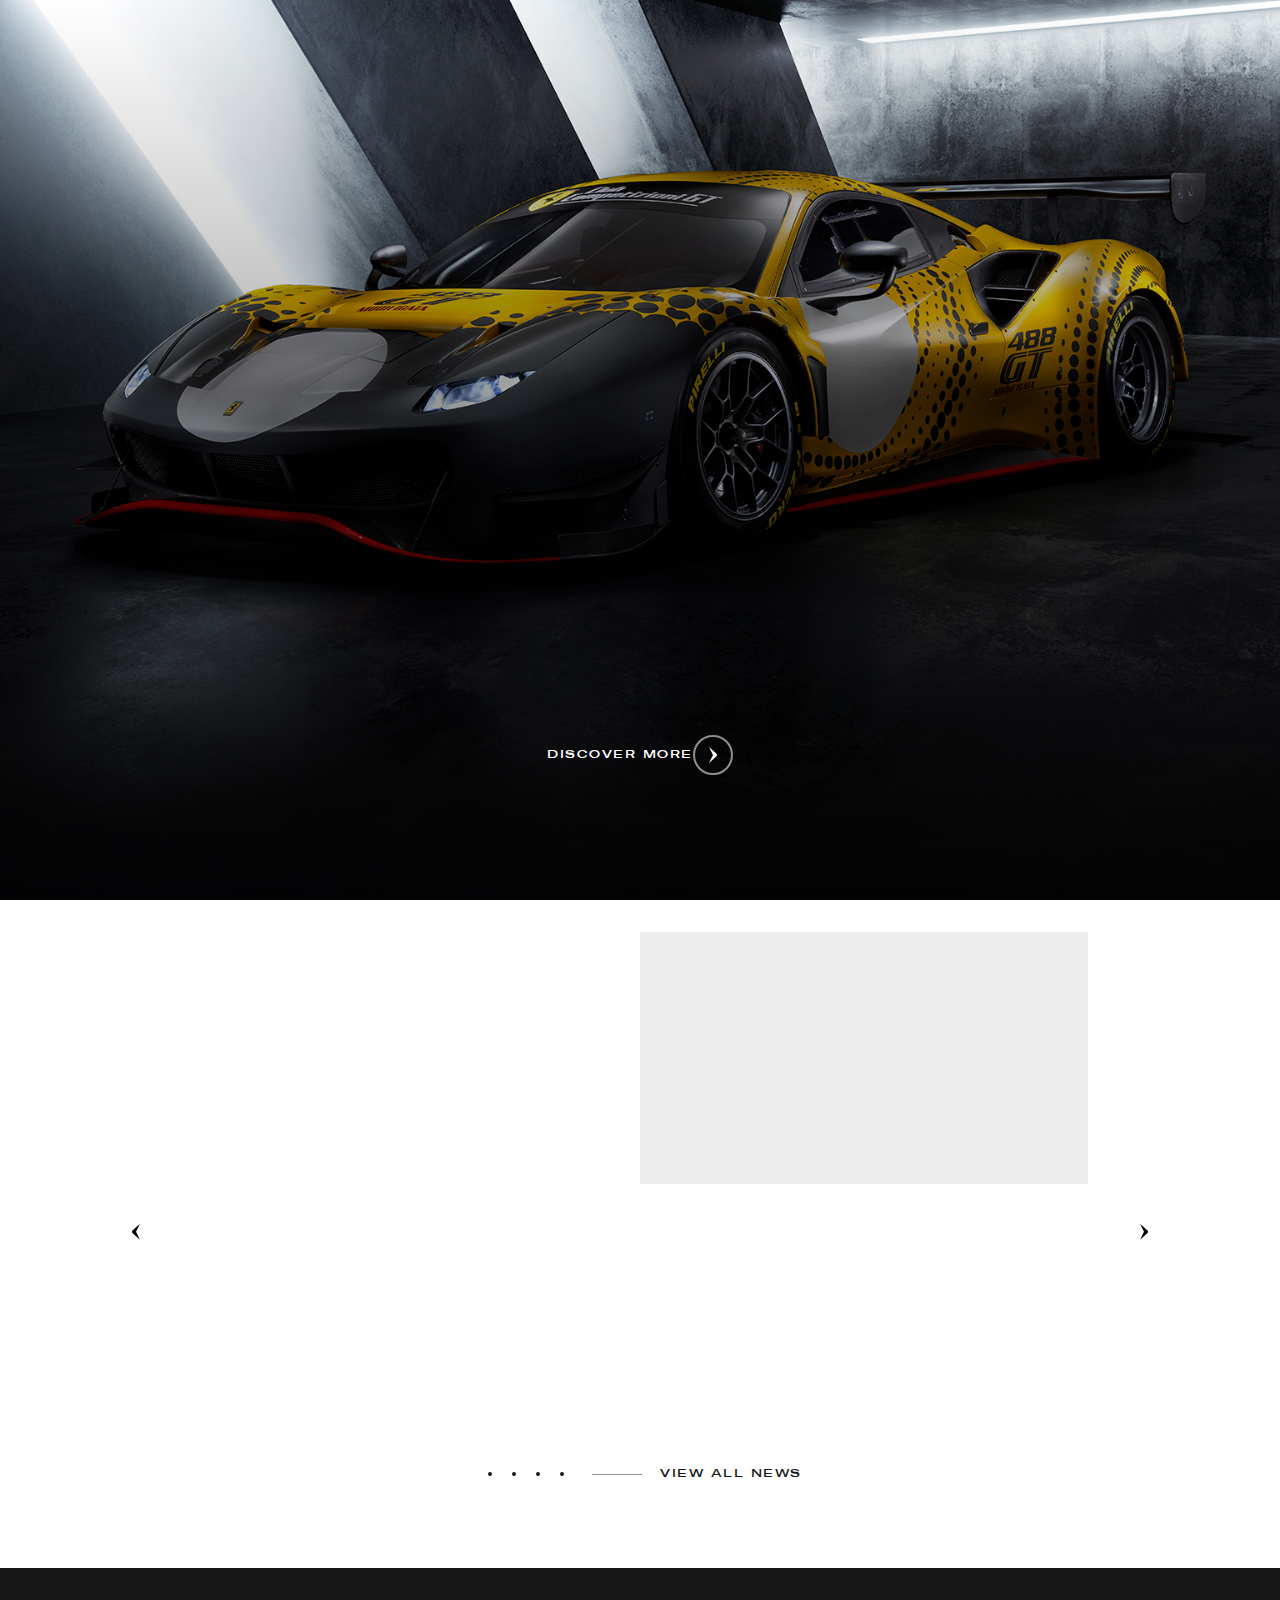
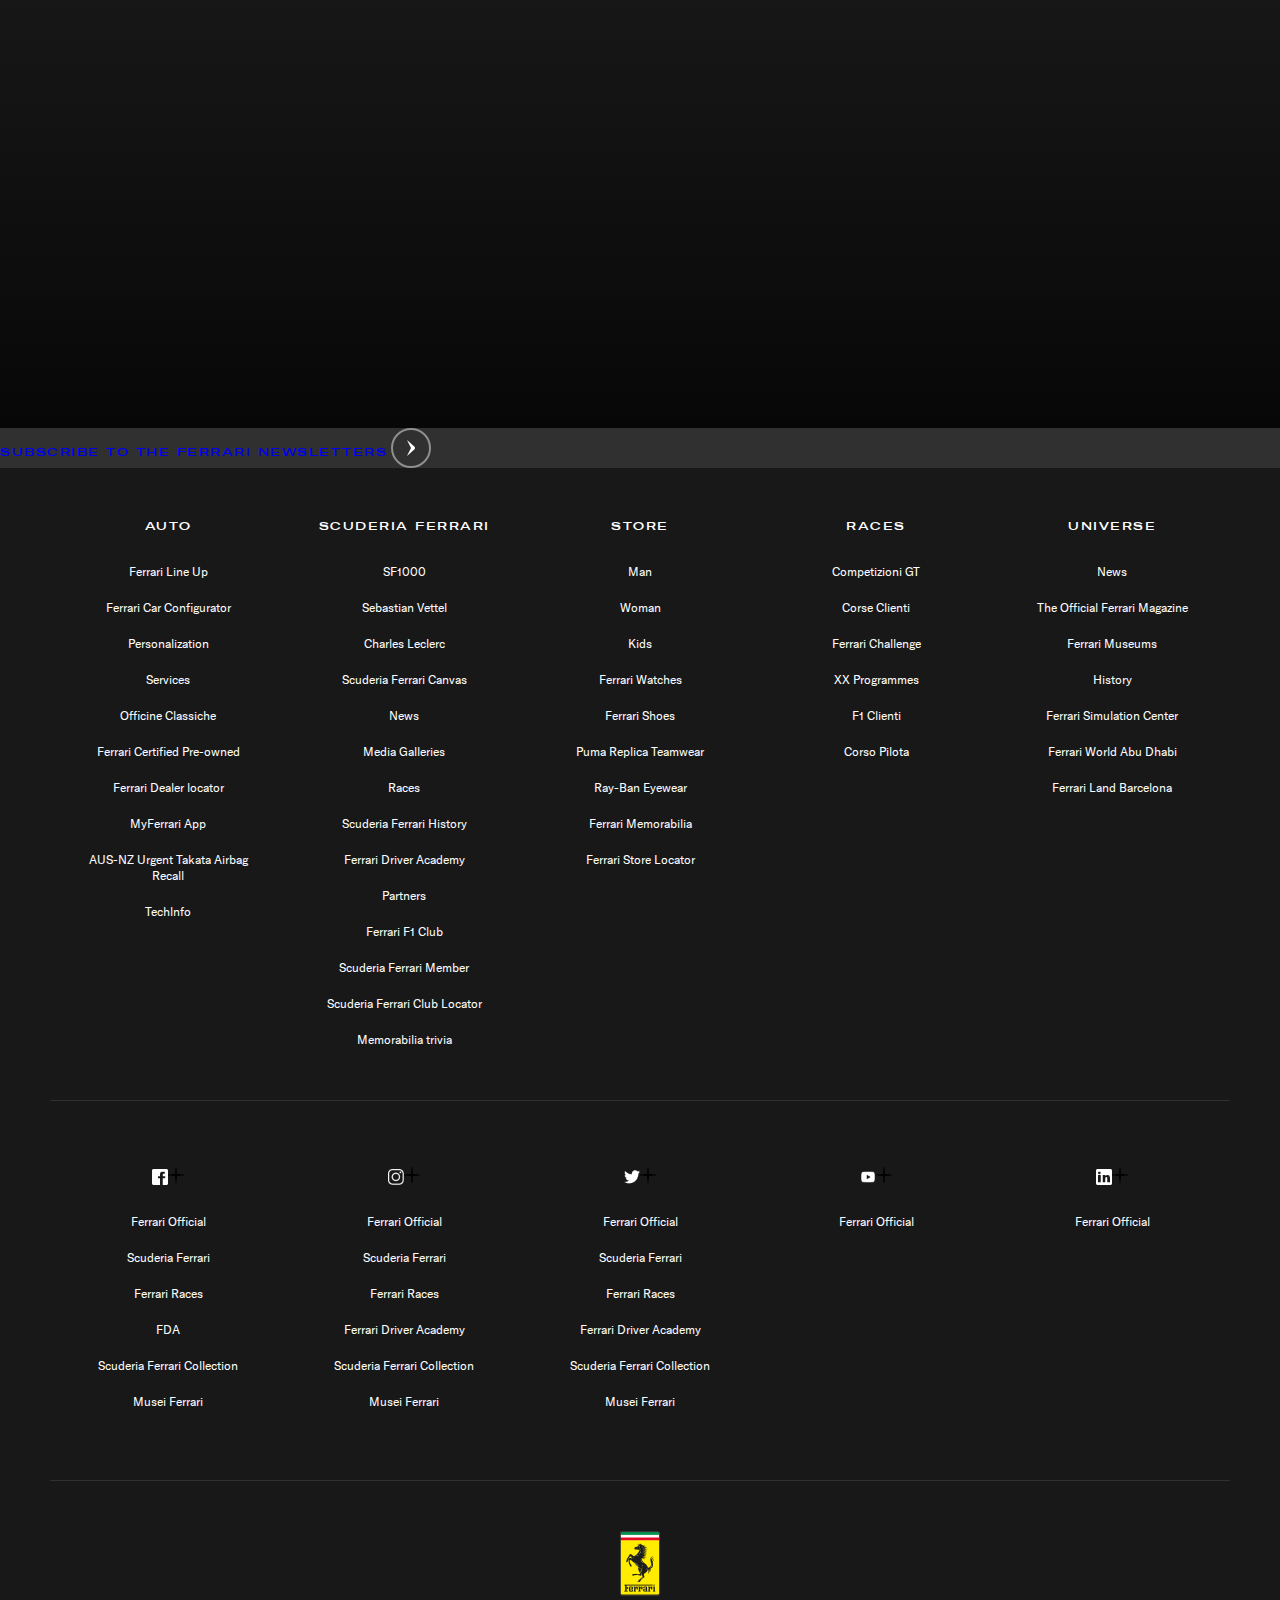
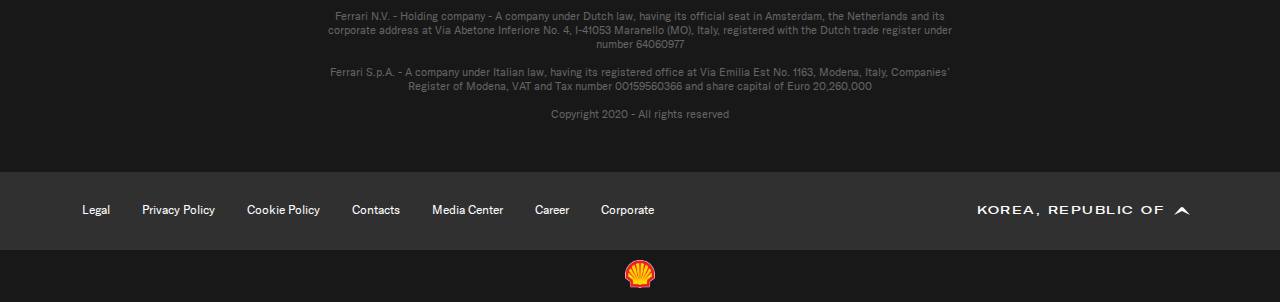
==== commit b3811642: "menu html 업데이트" ====
--- a/index.html
+++ b/index.html
@@ -42,8 +42,7 @@
         </div>
 
     </header>
-
-    <div id="auto-wrapper">
+<div id="auto-wrapper">
       <header>
         <div id="auto_header_title">
           <svg
@@ -57,34 +56,13 @@
           </svg>
         </div>
       </header>
-      
-        <section id="auto_menu_section">
-          <div class="menu_wrap">
-            <div class="menu_floating">
-              <div class="red_wheel_button_wrap menu_close">
-                <span class="red_wheel_button">
-                  <span class="icon_border_gray">
-                    <span class="icon_over_circle">
-                      <svg viewBox="0 0 24 24">
-                        <circle cx="12" cy="12" r="11" stroke="1"></circle>
-                      </svg>
-                    </span>
-                    <!-- 아래는 화살표 svg-->
-                    <svg
-                      viewBox="0 0 12 12"
-                      class="icon"
-                      style="height: 12px; width: 12px"
-                    >
-                      <path
-                        d="M4.674 6L.344 1.05A.5.5 0 0 1 1.05.343L6 4.674l4.95-4.33a.5.5 0 0 1 .707.706L7.326 6l4.33 4.95a.5.5 0 0 1-.706.707L6 7.326l-4.95 4.33a.5.5 0 0 1-.707-.706L4.674 6z"
-                      ></path>
-                    </svg>
-                  </span>
-                </span>
-              </div>
-  
-              <div class="responsive_button_wrap">
-                <span class="icon_border_gray responsive_button">
+
+      <section id="auto_menu_section">
+        <div class="menu_wrap">
+          <div class="menu_floating">
+            <div class="red_wheel_button_wrap menu_close">
+              <span class="red_wheel_button">
+                <span class="icon_border_gray">
                   <span class="icon_over_circle">
                     <svg viewBox="0 0 24 24">
                       <circle cx="12" cy="12" r="11" stroke="1"></circle>
@@ -92,100 +70,650 @@
                   </span>
                   <!-- 아래는 화살표 svg-->
                   <svg
-                    viewBox="0 0 8 16"
+                    viewBox="0 0 12 12"
                     class="icon"
-                    width="8"
-                    height="16"
-                    xmlns="http://www.w3.org/2000/svg"
-                    style="height: 16px; width: 8px"
+                    style="height: 12px; width: 12px"
                   >
                     <path
-                      d="M.732 9.547L8 16 4 8l4-8L.732 6.453A1.996 1.996 0 0 0 0 8c0 .623.285 1.18.732 1.547z"
+                      d="M4.674 6L.344 1.05A.5.5 0 0 1 1.05.343L6 4.674l4.95-4.33a.5.5 0 0 1 .707.706L7.326 6l4.33 4.95a.5.5 0 0 1-.706.707L6 7.326l-4.95 4.33a.5.5 0 0 1-.707-.706L4.674 6z"
                     ></path>
                   </svg>
                 </span>
-  
-                <span class="responsive_button_title"> Menu </span>
-              </div>
-  
-              <div class="menu_title">
-                <h2>Auto</h2>
-              </div>
-            </div>
-          </div>
-  
-          <div id="auto_menu_list">
+              </span>
+            </div>
+
+            <div class="responsive_button_wrap">
+              <span class="icon_border_gray responsive_button menu_back">
+                <span class="icon_over_circle">
+                  <svg viewBox="0 0 24 24">
+                    <circle cx="12" cy="12" r="11" stroke="1"></circle>
+                  </svg>
+                </span>
+                <!-- 아래는 화살표 svg-->
+                <svg
+                  viewBox="0 0 8 16"
+                  class="icon"
+                  width="8"
+                  height="16"
+                  xmlns="http://www.w3.org/2000/svg"
+                  style="height: 16px; width: 8px"
+                >
+                  <path
+                    d="M.732 9.547L8 16 4 8l4-8L.732 6.453A1.996 1.996 0 0 0 0 8c0 .623.285 1.18.732 1.547z"
+                  ></path>
+                </svg>
+              </span>
+
+              <span class="responsive_button_title"> Menu </span>
+            </div>
+
+            <div class="menu_title">
+              <h2>Auto</h2>
+            </div>
+          </div>
+        </div>
+
+        <div id="auto_menu_list">
+          <div class="menu_list_wrap">
+            <ul class="menu_list global_menu_list menu_list_big_font">
+              <a
+                href="superfast/superfast.html"
+                onmouseover="autoMediaChange(0)"
+              >
+                <li
+                  class="auto_list_item matrix_menu_li"
+                  style="animation-delay: 0.05s"
+                >
+                  812 Superfast
+                </li></a
+              >
+              <a onmouseover="autoMediaChange(1)"
+                ><li
+                  class="auto_list_item matrix_menu_li"
+                  style="animation-delay: 0.1s"
+                >
+                  812 GTS
+                </li></a
+              >
+              <a onmouseover="autoMediaChange(2)"
+                ><li
+                  class="auto_list_item matrix_menu_li"
+                  style="animation-delay: 0.15s"
+                >
+                  SF90 Stradale
+                </li></a
+              >
+
+              <a onmouseover="autoMediaChange(3)"
+                ><li
+                  class="auto_list_item matrix_menu_li"
+                  style="animation-delay: 0.2s"
+                >
+                  F8 Tributo
+                </li></a
+              >
+              <a onmouseover="autoMediaChange(4)"
+                ><li
+                  class="auto_list_item matrix_menu_li"
+                  style="animation-delay: 0.25s"
+                >
+                  F8 Spider
+                </li></a
+              >
+              <a onmouseover="autoMediaChange(5)"
+                ><li
+                  class="auto_list_item matrix_menu_li"
+                  style="animation-delay: 0.3s"
+                >
+                  Ferrari 488 Pista
+                </li></a
+              >
+              <a onmouseover="autoMediaChange(6)"
+                ><li
+                  class="auto_list_item matrix_menu_li"
+                  style="animation-delay: 0.35s"
+                >
+                  Ferrari 488 Pista Spider
+                </li></a
+              >
+
+              <a onmouseover="autoMediaChange(7)"
+                ><li
+                  class="auto_list_item matrix_menu_li"
+                  style="animation-delay: 0.45s"
+                >
+                  Ferrari Roma
+                </li></a
+              >
+
+              <a onmouseover="autoMediaChange(8)"
+                ><li
+                  class="auto_list_item matrix_menu_li"
+                  style="animation-delay: 0.55s"
+                >
+                  Ferrari Portofino M
+                </li></a
+              >
+              <a onmouseover="autoMediaChange(9)"
+                ><li
+                  class="auto_list_item matrix_menu_li"
+                  style="animation-delay: 0.6s"
+                >
+                  Ferrari Monza SP1
+                </li></a
+              >
+              <a onmouseover="autoMediaChange(10)"
+                ><li
+                  class="auto_list_item matrix_menu_li"
+                  style="animation-delay: 0.65s"
+                >
+                  Ferrari Monza SP2
+                </li></a
+              >
+            </ul>
+          </div>
+          <span class="menu_list_wrap_divider"></span>
+          <div class="menu_list_wrap">
+            <ul class="menu_list_sub">
+              <a onmouseover="autoMediaChange(11)"
+                ><li class="auto_list_item matrix_menu_li">Line Up</li></a
+              >
+              <div class="menu_list_box">
+                <a onmouseover="autoMediaChange(12)"
+                  ><li class="auto_list_item matrix_menu_li">MyFerrari</li></a
+                >
+                <svg
+                  width="8"
+                  height="16"
+                  viewBox="0 0 8 16"
+                  xmlns="http://www.w3.org/2000/svg"
+                >
+                  <path
+                    d="M7.268 9.547L0 16l4-8-4-8 7.268 6.453C7.715 6.82 8 7.377 8 8c0 .623-.285 1.18-.732 1.547z"
+                  ></path>
+                </svg>
+              </div>
+              <a onmouseover="autoMediaChange(13)"
+                ><li class="auto_list_item matrix_menu_li">Configurator</li></a
+              >
+              <a onmouseover="autoMediaChange(14)"
+                ><li class="auto_list_item">GT Racing</li></a
+              >
+              <a onmouseover="autoMediaChange(15)"
+                ><li class="auto_list_item">Past Models</li></a
+              >
+              <div class="menu_list_box">
+                <a onmouseover="autoMediaChange(16)"
+                  ><li class="auto_list_item">Personalisation</li></a
+                >
+                <svg
+                  width="8"
+                  height="16"
+                  viewBox="0 0 8 16"
+                  xmlns="http://www.w3.org/2000/svg"
+                >
+                  <path
+                    d="M7.268 9.547L0 16l4-8-4-8 7.268 6.453C7.715 6.82 8 7.377 8 8c0 .623-.285 1.18-.732 1.547z"
+                  ></path>
+                </svg>
+              </div>
+              <a onmouseover="autoMediaChange(17)"
+                ><li class="auto_list_item">Car services</li></a
+              >
+              <a onmouseover="autoMediaChange(18)"
+                ><li class="auto_list_item">Officine Classiche</li></a
+              >
+              <a onmouseover="autoMediaChange(19)"
+                ><li class="auto_list_item">Driving Courses</li></a
+              >
+              <a onmouseover="autoMediaChange(20)"
+                ><li class="auto_list_item">Pre-Owned</li></a
+              >
+              <a onmouseover="autoMediaChange(21)"
+                ><li class="auto_list_item">Dealer</li></a
+              >
+            </ul>
+          </div>
+        </div>
+      </section>
+      <section id="auto_media_section">
+        <div class="media_section_wrap">
+          <article class="responsive_background">
+            <div>
+              <img
+                src="img/5ca481ee5d32fb0b9e2ac5a0-gateway-auto-desktop-1170x1080.jpg"
+                alt=""
+              />
+            </div>
+          </article>
+
+          <div class="media_section_videos">
+            <div class="auto_video_wrap">
+              <video
+                class="videos_video"
+                src="videos/812_Superfast.mp4"
+                autoplay
+                muted
+                loop
+              ></video>
+              <div class="media_title_wrap">
+                <img
+                  class="matrix_menu_li"
+                  style="animation-delay: 0.1s"
+                  src="img/5cae0d709732770a7a808294-812.png"
+                  alt=""
+                />
+                <h3 class="matrix_menu_li" style="animation-delay: 0.2s">
+                  Shift to the 12th dimension
+                </h3>
+              </div>
+            </div>
+
+            <div class="auto_video_wrap">
+              <video
+                class="videos_video"
+                src="videos/812_GTS.mp4"
+                autoplay
+                muted
+                loop
+              ></video>
+              <div class="media_title_wrap">
+                <img
+                  class="matrix_menu_li"
+                  style="animation-delay: 0.1s"
+                  src="img/5d76093071ec043826a41b96-812-gts-superheader.png"
+                  alt=""
+                />
+                <h3 class="matrix_menu_li" style="animation-delay: 0.2s">
+                  The V12 spider returns
+                </h3>
+              </div>
+            </div>
+
+            <div class="auto_video_wrap">
+              <video
+                class="videos_video"
+                src="videos/SF90.mp4"
+                autoplay
+                muted
+                loop
+              ></video>
+              <div class="media_title_wrap">
+                <img
+                  class="matrix_menu_li"
+                  style="animation-delay: 0.1s"
+                  src="img/5cef8bbaccb7f90af6eefc0b-logo-ferrari-sf90-stradale-header-3.png"
+                  alt=""
+                />
+                <h3 class="matrix_menu_li" style="animation-delay: 0.2s">
+                  Beyond imagination
+                </h3>
+              </div>
+            </div>
+
+            <div class="auto_video_wrap">
+              <video
+                class="videos_video"
+                src="videos/F8_Spider.mp4"
+                autoplay
+                muted
+                loop
+              ></video>
+              <div class="media_title_wrap">
+                <img
+                  class="matrix_menu_li"
+                  style="animation-delay: 0.1s"
+                  src="img/5ca4844a5d32fb0b9e2ac5a4-f8 tributo logo.png"
+                  alt=""
+                />
+                <h3 class="matrix_menu_li" style="animation-delay: 0.2s">
+                  Live for the moment
+                </h3>
+              </div>
+            </div>
+
+            <div class="auto_video_wrap">
+              <video
+                class="videos_video"
+                src="videos/F8_Spider.mp4"
+                autoplay
+                muted
+                loop
+              ></video>
+              <div class="media_title_wrap">
+                <img
+                  class="matrix_menu_li"
+                  style="animation-delay: 0.1s"
+                  src="img/5d757e0aee5f7e586306f828-f8-spider-superheader.png"
+                  alt=""
+                />
+                <h3 class="matrix_menu_li" style="animation-delay: 0.2s">
+                  Wild at heart
+                </h3>
+              </div>
+            </div>
+
+            <div class="auto_video_wrap">
+              <video
+                class="videos_video"
+                src="videos/Ferrari_488_Pista.mp4"
+                autoplay
+                muted
+                loop
+              ></video>
+              <div class="media_title_wrap">
+                <img
+                  class="matrix_menu_li"
+                  style="animation-delay: 0.1s"
+                  src="img/5ca484ef5d32fb0b9e2ac5a6-488pista.png"
+                  alt=""
+                />
+                <h3 class="matrix_menu_li" style="animation-delay: 0.2s">
+                  Track-level power and driving exhilaration for the road
+                </h3>
+              </div>
+            </div>
+
+            <div class="auto_video_wrap">
+              <video
+                class="videos_video"
+                src="videos/Ferrari_488_Pista Spider.mp4"
+                autoplay
+                muted
+                loop
+              ></video>
+              <div class="media_title_wrap">
+                <img
+                  class="matrix_menu_li"
+                  style="animation-delay: 0.1s"
+                  src="img/5ca484e45d32fb0b9e2ac5a5-488pistaspider.png"
+                  alt=""
+                />
+                <h3 class="matrix_menu_li" style="animation-delay: 0.2s">
+                  Extreme open-top performance
+                </h3>
+              </div>
+            </div>
+
+            <div class="auto_video_wrap">
+              <video
+                class="videos_video"
+                src="videos/Ferrari_Roma.mp4"
+                autoplay
+                muted
+                loop
+              ></video>
+              <div class="media_title_wrap">
+                <img
+                  class="matrix_menu_li"
+                  style="animation-delay: 0.1s"
+                  src="img/5dcc3a1b2cdb32285a76642e-ferrariroma_logo_menu_gw.png"
+                  alt=""
+                />
+                <h3 class="matrix_menu_li" style="animation-delay: 0.2s">
+                  La nuova Dolce Vita
+                </h3>
+              </div>
+            </div>
+
+            <div class="auto_video_wrap">
+              <video
+                class="videos_video"
+                src="videos/Ferrari_Porotofino.mp4"
+                autoplay
+                muted
+                loop
+              ></video>
+              <div class="media_title_wrap">
+                <img
+                  class="matrix_menu_li"
+                  style="animation-delay: 0.1s"
+                  src="img/5f61bd59200e2e5056eb3f27.png"
+                  alt=""
+                />
+                <h3 class="matrix_menu_li" style="animation-delay: 0.2s">
+                  A voyage of rediscovery
+                </h3>
+              </div>
+            </div>
+
+            <div class="auto_video_wrap">
+              <video
+                class="videos_video"
+                src="videos/Ferrari_Monza_SP1.mp4"
+                autoplay
+                muted
+                loop
+              ></video>
+              <div class="media_title_wrap">
+                <img
+                  class="matrix_menu_li"
+                  style="animation-delay: 0.1s"
+                  src="img/5ca4897a5d32fb0b9e2ac5b0-monzasp1.png"
+                  alt=""
+                />
+                <h3 class="matrix_menu_li" style="animation-delay: 0.2s">
+                  The first in a new concept of limited series 'Icona' cars
+                </h3>
+              </div>
+            </div>
+
+            <div class="auto_video_wrap">
+              <video
+                class="videos_video"
+                src="videos/Ferrari_Monza_SP2.mp4"
+                autoplay
+                muted
+                loop
+              ></video>
+              <div class="media_title_wrap">
+                <img
+                  class="matrix_menu_li"
+                  style="animation-delay: 0.1s"
+                  src="img/5ca489b45d32fb0b9e2ac5b1-monzasp2.png"
+                  alt=""
+                />
+                <h3 class="matrix_menu_li" style="animation-delay: 0.2s">
+                  The first in a new concept of limited series 'Icona' cars
+                </h3>
+              </div>
+            </div>
+
+            <div class="auto_video_wrap">
+              <video
+                class="videos_video"
+                src="videos/Line_Up.mp4"
+                autoplay
+                muted
+                loop
+              ></video>
+            </div>
+
+            <div class="auto_video_wrap">
+              <img
+                class="videos_video"
+                src="img/5ca4b0315d32fb0b9e2ac5be-my ferrari_gateway.jpg"
+                alt=""
+              />
+              <ul class="inside_menu_wrap">
+                <li class="matrix_menu_li" style="animation-delay: 0.05s">
+                  MyFerrari App
+                </li>
+                <li class="matrix_menu_li" style="animation-delay: 0.1s">
+                  Sign In
+                </li>
+                <li class="matrix_menu_li" style="animation-delay: 0.15s">
+                  Register
+                </li>
+                <li class="matrix_menu_li" style="animation-delay: 0.2s">
+                  Owners Club
+                </li>
+              </ul>
+            </div>
+
+            <div class="auto_video_wrap">
+              <img
+                class="videos_video"
+                src="img/5ca78f387333230a7480810a-configurator.jpg"
+                alt=""
+              />
+            </div>
+
+            <div class="auto_video_wrap">
+              <img
+                class="videos_video"
+                src="img/5ca48a0f5d32fb0b9e2ac5b2-racing gt.jpg"
+                alt=""
+              />
+            </div>
+
+            <div class="auto_video_wrap">
+              <img
+                class="videos_video"
+                src="img/5ca48ac15d32fb0b9e2ac5b4-modelli del passato.jpg"
+                alt=""
+              />
+            </div>
+
+            <div class="auto_video_wrap">
+              <img
+                class="videos_video"
+                src="img/5ca48c805d32fb0b9e2ac5b7-personalizzazioni_b2.jpg"
+                alt=""
+              />
+              <ul class="inside_menu_wrap">
+                <li class="matrix_menu_li" style="animation-delay: 0.05s">
+                  Ferrari Tailor Made
+                </li>
+                <li class="matrix_menu_li" style="animation-delay: 0.1s">
+                  Ferrari Genuine
+                </li>
+              </ul>
+            </div>
+
+            <div class="auto_video_wrap">
+              <img
+                class="videos_video"
+                src="img/5ca4ac0b5d32fb0b9e2ac5b8-service-gateway.jpg"
+                alt=""
+              />
+            </div>
+
+            <div class="auto_video_wrap">
+              <img
+                class="videos_video"
+                src="img/5ca4ae215d32fb0b9e2ac5ba-offclassiche_gateway.jpg"
+                alt=""
+              />
+            </div>
+
+            <div class="auto_video_wrap">
+              <img
+                class="videos_video"
+                src="img/5e4cf113f5d28817071d1cab-ferrari-corso-pilota-2020-heder-menu.jpg"
+                alt=""
+              />
+            </div>
+
+            <div class="auto_video_wrap">
+              <img
+                class="videos_video"
+                src="img/5ca4aee95d32fb0b9e2ac5bb-usato certificato_b.jpg"
+                alt=""
+              />
+            </div>
+
+            <div class="auto_video_wrap">
+              <img
+                class="videos_video"
+                src="img/5ca4c0065d32fb0b9e2ac5c2-f8-tributo-geneva-motorshow-no.jpg"
+                alt=""
+              />
+            </div>
+          </div>
+        </div>
+      </section>
+    </div>
+
+    <div id="racing-wrapper">
+      <header>
+        <div id="racing_header_title">
+          <svg
+            xmlns="http://www.w3.org/2000/svg"
+            viewBox="0 0 138 25"
+            style="height: 15px; width: 82px"
+          >
+            <path
+              d="M99.1 19.7v-10c0-3.1-1.7-3.7-6.5-3.7-5.2 0-7 .7-7 4.3v1.6H90v-1.3c0-1.8.1-2.1 2.4-2.1 1.9 0 2 .2 2 2.1v3.6h-4.6c-3.6 0-4.7 1.7-4.7 3.7h4.5v-.1c0-.9.6-1.7 1.5-1.7h3.4v4c0 1.4-.7 1.7-1.7 1.7H91c-1.1 0-1.5-.7-1.5-1.7v-2.2H85v2.5c0 2.1 1.6 3.8 4.1 3.8h11.8v-2.7h-1.8v-1.8zm36.6 1.9V6.4H129v2.5h1.9v12.7H129v2.6h8.5v-2.6h-1.8zM118.8 6c-2.5 0-4.1 3.1-5.2 4.4V6.3H107v2.5h1.8v12.7H107v2.7h8.2v-2.7h-1.7v-6.8c0-.6 3.9-5.5 3.9-5v6.8h4.6V8.9c0-1.8-1.1-2.9-3.2-2.9m-88.3 8.6h-4.7V9.8c0-.9.3-1.4 1.4-1.4h2c.8 0 1.3.4 1.3 1v5.2zm-2-8.6h-.7C22.4 6 21 7.2 21 10.3v10c0 3.4 2 4 6.9 4.1h.5c5.3-.1 6.9-.5 6.9-3.7v-2.6h-4.6v1.3c0 1.8-.3 1.9-2.5 1.9-2.6 0-2.5-.2-2.4-1.9v-3.1h9.6V9.6c0-2.5-1.9-3.6-6.9-3.6zM131 3.2h4.9V0H131v3.2zM.7 3.2h2.8v18.9H0v2.6h13v-2.6H8.6v-8.4h2.5v2.4h3V8.6h-3v2.2H8.6V3.2h118.6V0H.7v3.2zM53.8 6c-2.5 0-4.1 3.1-5.2 4.4V6.3H42v2.5h1.8v12.7H42v2.7h8.2v-2.7h-1.7v-6.8c0-.6 3.9-5.5 3.9-5v6.8H57V8.9C57 7.1 55.9 6 53.8 6m21 0c-2.5 0-4.1 3.1-5.2 4.4V6.3H63v2.5h1.8v12.7H63v2.7h8.2v-2.7h-1.7v-6.8c0-.6 3.9-5.5 3.9-5v6.8H78V8.9C78 7.1 76.9 6 74.8 6"
+            ></path>
+          </svg>
+        </div>
+      </header>
+
+      <section id="racing_menu_section">
+        <div class="menu_wrap">
+          <div class="menu_floating">
+            <div class="red_wheel_button_wrap menu_close">
+              <span class="red_wheel_button">
+                <span class="icon_border_gray">
+                  <span class="icon_over_circle">
+                    <svg viewBox="0 0 24 24">
+                      <circle cx="12" cy="12" r="11" stroke="1"></circle>
+                    </svg>
+                  </span>
+                  <svg
+                    viewBox="0 0 12 12"
+                    class="icon"
+                    style="height: 12px; width: 12px"
+                  >
+                    <path
+                      d="M4.674 6L.344 1.05A.5.5 0 0 1 1.05.343L6 4.674l4.95-4.33a.5.5 0 0 1 .707.706L7.326 6l4.33 4.95a.5.5 0 0 1-.706.707L6 7.326l-4.95 4.33a.5.5 0 0 1-.707-.706L4.674 6z"
+                    ></path>
+                  </svg>
+                </span>
+              </span>
+            </div>
+
+            <div class="responsive_button_wrap">
+              <span class="icon_border_gray responsive_button menu_back">
+                <span class="icon_over_circle">
+                  <svg viewBox="0 0 24 24">
+                    <circle cx="12" cy="12" r="11" stroke="1"></circle>
+                  </svg>
+                </span>
+                <svg
+                  viewBox="0 0 8 16"
+                  class="icon"
+                  width="8"
+                  height="16"
+                  xmlns="http://www.w3.org/2000/svg"
+                  style="height: 16px; width: 8px"
+                >
+                  <path
+                    d="M.732 9.547L8 16 4 8l4-8L.732 6.453A1.996 1.996 0 0 0 0 8c0 .623.285 1.18.732 1.547z"
+                  ></path>
+                </svg>
+              </span>
+
+              <span class="responsive_button_title"> Menu </span>
+            </div>
+
+            <div class="menu_title">
+              <h2>Racing</h2>
+            </div>
+          </div>
+
+          <div id="racing_menu_list">
             <div class="menu_list_wrap">
-              <ul class="auto_menu_list global_menu_list menu_list_big_font">
-                <a href="superfast/superfast.html" onmouseover="autoMediaChange(0)">
-                  <li class="auto_list_item matrix" style="animation-delay: 0.05s">
-                    812 Superfast
-                  </li></a
-                >
-                <a onmouseover="autoMediaChange(1)"
-                  ><li class="auto_list_item matrix" style="animation-delay: 0.1s">
-                    812 GTS
-                  </li></a
-                >
-                <a onmouseover="autoMediaChange(2)"
-                  ><li class="auto_list_item matrix" style="animation-delay: 0.15s">
-                    SF90 Stradale
-                  </li></a
-                >
-  
-                <a onmouseover="autoMediaChange(3)"
-                  ><li class="auto_list_item matrix" style="animation-delay: 0.2s">
-                    F8 Tributo
-                  </li></a
-                >
-                <a onmouseover="autoMediaChange(4)"
-                  ><li class="auto_list_item matrix" style="animation-delay: 0.25s">
-                    F8 Spider
-                  </li></a
-                >
-                <a onmouseover="autoMediaChange(5)"
-                  ><li class="auto_list_item matrix" style="animation-delay: 0.3s">
-                    Ferrari 488 Pista
-                  </li></a
-                >
-                <a onmouseover="autoMediaChange(6)"
-                  ><li class="auto_list_item matrix" style="animation-delay: 0.35s">
-                    Ferrari 488 Pista Spider
-                  </li></a
-                >
-  
-                <a onmouseover="autoMediaChange(7)"
-                  ><li class="auto_list_item matrix" style="animation-delay: 0.45s">
-                    Ferrari Roma
-                  </li></a
-                >
-  
-                <a onmouseover="autoMediaChange(8)"
-                  ><li class="auto_list_item matrix" style="animation-delay: 0.55s">
-                    Ferrari Portofino M
-                  </li></a
-                >
-                <a onmouseover="autoMediaChange(9)"
-                  ><li class="auto_list_item matrix" style="animation-delay: 0.6s">
-                    Ferrari Monza SP1
-                  </li></a
-                >
-                <a onmouseover="autoMediaChange(10)"
-                  ><li class="auto_list_item matrix" style="animation-delay: 0.65s">
-                    Ferrari Monza SP2
-                  </li></a
-                >
-              </ul>
-            </div>
-            <span class="menu_list_wrap_divider"></span>
-            <div class="menu_list_wrap">
-              <ul class="auto_menu_list_sub">
-                <a onmouseover="autoMediaChange(11)"
-                  ><li class="auto_list_item matrix">Line Up</li></a
-                >
+              <ul class="menu_list menu_list_big_font">
                 <div class="menu_list_box">
-                  <a onmouseover="autoMediaChange(12)"
-                    ><li class="auto_list_item matrix">MyFerrari</li></a
+                  <a onmouseover="racingMediaChange(0)"
+                    ><li
+                      class="racing_list_item matrix_menu_li"
+                      style="animation-delay: 0.05s"
+                    >
+                      Formula 1
+                    </li></a
                   >
                   <svg
                     width="8"
@@ -198,18 +726,14 @@
                     ></path>
                   </svg>
                 </div>
-                <a onmouseover="autoMediaChange(13)"
-                  ><li class="auto_list_item matrix">Configurator</li></a
-                >
-                <a onmouseover="autoMediaChange(14)"
-                  ><li class="auto_list_item">GT Racing</li></a
-                >
-                <a onmouseover="autoMediaChange(15)"
-                  ><li class="auto_list_item">Past Models</li></a
-                >
                 <div class="menu_list_box">
-                  <a onmouseover="autoMediaChange(16)"
-                    ><li class="auto_list_item">Personalisation</li></a
+                  <a onmouseover="racingMediaChange(1)"
+                    ><li
+                      class="racing_list_item matrix_menu_li"
+                      style="animation-delay: 0.1s"
+                    >
+                      Ferrari Driver Academy
+                    </li></a
                   >
                   <svg
                     width="8"
@@ -222,573 +746,252 @@
                     ></path>
                   </svg>
                 </div>
-                <a onmouseover="autoMediaChange(17)"
-                  ><li class="auto_list_item">Car services</li></a
-                >
-                <a onmouseover="autoMediaChange(18)"
-                  ><li class="auto_list_item">Officine Classiche</li></a
-                >
-                <a onmouseover="autoMediaChange(19)"
-                  ><li class="auto_list_item">Driving Courses</li></a
-                >
-                <a onmouseover="autoMediaChange(20)"
-                  ><li class="auto_list_item">Pre-Owned</li></a
-                >
-                <a onmouseover="autoMediaChange(21)"
-                  ><li class="auto_list_item">Dealer</li></a
-                >
-              </ul>
-            </div>
-          </div>
-        </section>
-        <section id="auto_media_section">
-          <div class="media_section_wrap">
-            <article class="responsive_background">
-              <div>
-                <img
-                  src="img/5ca481ee5d32fb0b9e2ac5a0-gateway-auto-desktop-1170x1080.jpg"
-                  alt=""
-                />
-              </div>
-            </article>
-  
-            <div class="media_section_videos">
-              <div class="auto_video_wrap">
-                <video
-                  class="videos_video"
-                  src="videos/812_Superfast.mp4"
-                  autoplay
-                  muted
-                  loop
-                ></video>
-                <div class="media_title_wrap">
-                  <img src="img/5cae0d709732770a7a808294-812.png" alt="" />
-                  <h3>Shift to the 12th dimension</h3>
-                </div>
-              </div>
-  
-              <div class="auto_video_wrap">
-                <video
-                  class="videos_video"
-                  src="videos/812_GTS.mp4"
-                  autoplay
-                  muted
-                  loop
-                ></video>
-                <div class="media_title_wrap">
-                  <img
-                    src="img/5d76093071ec043826a41b96-812-gts-superheader.png"
-                    alt=""
-                  />
-                  <h3>The V12 spider returns</h3>
-                </div>
-              </div>
-  
-              <div class="auto_video_wrap">
-                <video
-                  class="videos_video"
-                  src="videos/SF90.mp4"
-                  autoplay
-                  muted
-                  loop
-                ></video>
-                <div class="media_title_wrap">
-                  <img
-                    src="img/5cef8bbaccb7f90af6eefc0b-logo-ferrari-sf90-stradale-header-3.png"
-                    alt=""
-                  />
-                  <h3>Beyond imagination</h3>
-                </div>
-              </div>
-  
-              <div class="auto_video_wrap">
-                <video
-                  class="videos_video"
-                  src="videos/F8_Spider.mp4"
-                  autoplay
-                  muted
-                  loop
-                ></video>
-                <div class="media_title_wrap">
-                  <img
-                    src="img/5ca4844a5d32fb0b9e2ac5a4-f8 tributo logo.png"
-                    alt=""
-                  />
-                  <h3>Live for the moment</h3>
-                </div>
-              </div>
-  
-              <div class="auto_video_wrap">
-                <video
-                  class="videos_video"
-                  src="videos/F8_Spider.mp4"
-                  autoplay
-                  muted
-                  loop
-                ></video>
-                <div class="media_title_wrap">
-                  <img
-                    src="img/5d757e0aee5f7e586306f828-f8-spider-superheader.png"
-                    alt=""
-                  />
-                  <h3>Wild at heart</h3>
-                </div>
-              </div>
-  
-              <div class="auto_video_wrap">
-                <video
-                  class="videos_video"
-                  src="videos/Ferrari_488_Pista.mp4"
-                  autoplay
-                  muted
-                  loop
-                ></video>
-                <div class="media_title_wrap">
-                  <img src="img/5ca484ef5d32fb0b9e2ac5a6-488pista.png" alt="" />
-                  <h3>Track-level power and driving exhilaration for the road</h3>
-                </div>
-              </div>
-  
-              <div class="auto_video_wrap">
-                <video
-                  class="videos_video"
-                  src="videos/Ferrari_488_Pista Spider.mp4"
-                  autoplay
-                  muted
-                  loop
-                ></video>
-                <div class="media_title_wrap">
-                  <img
-                    src="img/5ca484e45d32fb0b9e2ac5a5-488pistaspider.png"
-                    alt=""
-                  />
-                  <h3>Extreme open-top performance</h3>
-                </div>
-              </div>
-  
-              <div class="auto_video_wrap">
-                <video
-                  class="videos_video"
-                  src="videos/Ferrari_Roma.mp4"
-                  autoplay
-                  muted
-                  loop
-                ></video>
-                <div class="media_title_wrap">
-                  <img
-                    src="img/5dcc3a1b2cdb32285a76642e-ferrariroma_logo_menu_gw.png"
-                    alt=""
-                  />
-                  <h3>La nuova Dolce Vita</h3>
-                </div>
-              </div>
-  
-              <div class="auto_video_wrap">
-                <video
-                  class="videos_video"
-                  src="videos/Ferrari_Porotofino.mp4"
-                  autoplay
-                  muted
-                  loop
-                ></video>
-                <div class="media_title_wrap">
-                  <img src="img/5f61bd59200e2e5056eb3f27.png" alt="" />
-                  <h3>A voyage of rediscovery</h3>
-                </div>
-              </div>
-  
-              <div class="auto_video_wrap">
-                <video
-                  class="videos_video"
-                  src="videos/Ferrari_Monza_SP1.mp4"
-                  autoplay
-                  muted
-                  loop
-                ></video>
-                <div class="media_title_wrap">
-                  <img src="img/5ca4897a5d32fb0b9e2ac5b0-monzasp1.png" alt="" />
-                  <h3>
-                    The first in a new concept of limited series 'Icona' cars
-                  </h3>
-                </div>
-              </div>
-  
-              <div class="auto_video_wrap">
-                <video
-                  class="videos_video"
-                  src="videos/Ferrari_Monza_SP2.mp4"
-                  autoplay
-                  muted
-                  loop
-                ></video>
-                <div class="media_title_wrap">
-                  <img src="img/5ca489b45d32fb0b9e2ac5b1-monzasp2.png" alt="" />
-                  <h3>
-                    The first in a new concept of limited series 'Icona' cars
-                  </h3>
-                </div>
-              </div>
-  
-              <div class="auto_video_wrap">
-                <video
-                  class="videos_video"
-                  src="videos/Line_Up.mp4"
-                  autoplay
-                  muted
-                  loop
-                ></video>
-              </div>
-  
-              <div class="auto_video_wrap">
-                <img
-                  class="videos_video"
-                  src="img/5ca4b0315d32fb0b9e2ac5be-my ferrari_gateway.jpg"
-                  alt=""
-                />
-                <ul class="inside_menu_wrap">
-                  <li>MyFerrari App</li>
-                  <li>Sign In</li>
-                  <li>Register</li>
-                  <li>Owners Club</li>
-                </ul>
-              </div>
-  
-              <div class="auto_video_wrap">
-                <img
-                  class="videos_video"
-                  src="img/5ca78f387333230a7480810a-configurator.jpg"
-                  alt=""
-                />
-              </div>
-  
-              <div class="auto_video_wrap">
-                <img
-                  class="videos_video"
-                  src="img/5ca48a0f5d32fb0b9e2ac5b2-racing gt.jpg"
-                  alt=""
-                />
-              </div>
-  
-              <div class="auto_video_wrap">
-                <img
-                  class="videos_video"
-                  src="img/5ca48ac15d32fb0b9e2ac5b4-modelli del passato.jpg"
-                  alt=""
-                />
-              </div>
-  
-              <div class="auto_video_wrap">
-                <img
-                  class="videos_video"
-                  src="img/5ca48c805d32fb0b9e2ac5b7-personalizzazioni_b2.jpg"
-                  alt=""
-                />
-                <ul class="inside_menu_wrap">
-                  <li>Ferrari Tailor Made</li>
-                  <li>Ferrari Genuine</li>
-                </ul>
-              </div>
-  
-              <div class="auto_video_wrap">
-                <img
-                  class="videos_video"
-                  src="img/5ca4ac0b5d32fb0b9e2ac5b8-service-gateway.jpg"
-                  alt=""
-                />
-              </div>
-  
-              <div class="auto_video_wrap">
-                <img
-                  class="videos_video"
-                  src="img/5ca4ae215d32fb0b9e2ac5ba-offclassiche_gateway.jpg"
-                  alt=""
-                />
-              </div>
-  
-              <div class="auto_video_wrap">
-                <img
-                  class="videos_video"
-                  src="img/5e4cf113f5d28817071d1cab-ferrari-corso-pilota-2020-heder-menu.jpg"
-                  alt=""
-                />
-              </div>
-  
-              <div class="auto_video_wrap">
-                <img
-                  class="videos_video"
-                  src="img/5ca4aee95d32fb0b9e2ac5bb-usato certificato_b.jpg"
-                  alt=""
-                />
-              </div>
-  
-              <div class="auto_video_wrap">
-                <img
-                  class="videos_video"
-                  src="img/5ca4c0065d32fb0b9e2ac5c2-f8-tributo-geneva-motorshow-no.jpg"
-                  alt=""
-                />
-              </div>
-            </div>
-          </div>
-        </section>
-      
-    </div>
-
-    <div id="racing-wrapper">
-      <header>
-        <div id="racing_header_title">
-          <svg
-            xmlns="http://www.w3.org/2000/svg"
-            viewBox="0 0 138 25"
-            style="height: 15px; width: 82px"
-          >
-            <path
-              d="M99.1 19.7v-10c0-3.1-1.7-3.7-6.5-3.7-5.2 0-7 .7-7 4.3v1.6H90v-1.3c0-1.8.1-2.1 2.4-2.1 1.9 0 2 .2 2 2.1v3.6h-4.6c-3.6 0-4.7 1.7-4.7 3.7h4.5v-.1c0-.9.6-1.7 1.5-1.7h3.4v4c0 1.4-.7 1.7-1.7 1.7H91c-1.1 0-1.5-.7-1.5-1.7v-2.2H85v2.5c0 2.1 1.6 3.8 4.1 3.8h11.8v-2.7h-1.8v-1.8zm36.6 1.9V6.4H129v2.5h1.9v12.7H129v2.6h8.5v-2.6h-1.8zM118.8 6c-2.5 0-4.1 3.1-5.2 4.4V6.3H107v2.5h1.8v12.7H107v2.7h8.2v-2.7h-1.7v-6.8c0-.6 3.9-5.5 3.9-5v6.8h4.6V8.9c0-1.8-1.1-2.9-3.2-2.9m-88.3 8.6h-4.7V9.8c0-.9.3-1.4 1.4-1.4h2c.8 0 1.3.4 1.3 1v5.2zm-2-8.6h-.7C22.4 6 21 7.2 21 10.3v10c0 3.4 2 4 6.9 4.1h.5c5.3-.1 6.9-.5 6.9-3.7v-2.6h-4.6v1.3c0 1.8-.3 1.9-2.5 1.9-2.6 0-2.5-.2-2.4-1.9v-3.1h9.6V9.6c0-2.5-1.9-3.6-6.9-3.6zM131 3.2h4.9V0H131v3.2zM.7 3.2h2.8v18.9H0v2.6h13v-2.6H8.6v-8.4h2.5v2.4h3V8.6h-3v2.2H8.6V3.2h118.6V0H.7v3.2zM53.8 6c-2.5 0-4.1 3.1-5.2 4.4V6.3H42v2.5h1.8v12.7H42v2.7h8.2v-2.7h-1.7v-6.8c0-.6 3.9-5.5 3.9-5v6.8H57V8.9C57 7.1 55.9 6 53.8 6m21 0c-2.5 0-4.1 3.1-5.2 4.4V6.3H63v2.5h1.8v12.7H63v2.7h8.2v-2.7h-1.7v-6.8c0-.6 3.9-5.5 3.9-5v6.8H78V8.9C78 7.1 76.9 6 74.8 6"
-            ></path>
-          </svg>
-        </div>
-      </header>
-     
-        <section id="racing_menu_section">
-          <div class="menu_wrap">
-            <div class="menu_floating">
-              <div class="red_wheel_button_wrap menu_close">
-                <span class="red_wheel_button">
-                  <span class="icon_border_gray">
-                    <span class="icon_over_circle">
-                      <svg viewBox="0 0 24 24">
-                        <circle cx="12" cy="12" r="11" stroke="1"></circle>
-                      </svg>
-                    </span>
-                    <svg
-                      viewBox="0 0 12 12"
-                      class="icon"
-                      style="height: 12px; width: 12px"
+                <div class="menu_list_box">
+                  <a onmouseover="racingMediaChange(2)"
+                    ><li
+                      class="racing_list_item matrix_menu_li"
+                      style="animation-delay: 0.15s"
                     >
-                      <path
-                        d="M4.674 6L.344 1.05A.5.5 0 0 1 1.05.343L6 4.674l4.95-4.33a.5.5 0 0 1 .707.706L7.326 6l4.33 4.95a.5.5 0 0 1-.706.707L6 7.326l-4.95 4.33a.5.5 0 0 1-.707-.706L4.674 6z"
-                      ></path>
-                    </svg>
-                  </span>
-                </span>
-              </div>
-    
-              <div class="responsive_button_wrap">
-                <span class="icon_border_gray responsive_button">
-                  <span class="icon_over_circle">
-                    <svg viewBox="0 0 24 24">
-                      <circle cx="12" cy="12" r="11" stroke="1"></circle>
-                    </svg>
-                  </span>
+                      Ferrari Esports
+                    </li></a
+                  >
                   <svg
-                    viewBox="0 0 8 16"
-                    class="icon"
                     width="8"
                     height="16"
+                    viewBox="0 0 8 16"
                     xmlns="http://www.w3.org/2000/svg"
-                    style="height: 16px; width: 8px"
                   >
                     <path
-                      d="M.732 9.547L8 16 4 8l4-8L.732 6.453A1.996 1.996 0 0 0 0 8c0 .623.285 1.18.732 1.547z"
+                      d="M7.268 9.547L0 16l4-8-4-8 7.268 6.453C7.715 6.82 8 7.377 8 8c0 .623-.285 1.18-.732 1.547z"
                     ></path>
                   </svg>
-                </span>
-    
-                <span class="responsive_button_title"> Menu </span>
-              </div>
-    
-              <div class="menu_title">
-                <h2>Racing</h2>
-              </div>
-            </div>
-    
-            <div id="racing_menu_list">
-              <div class="menu_list_wrap">
-                <ul class="racing_menu_list menu_list_big_font">
-                  <div class="menu_list_box">
-                    <a onmouseover="racingMediaChange(0)"
-                      ><li class="racing_list_item">Formula 1</li></a
+                </div>
+                <div class="menu_list_box">
+                  <a onmouseover="racingMediaChange(3)"
+                    ><li
+                      class="racing_list_item matrix_menu_li"
+                      style="animation-delay: 0.2s"
                     >
-                    <svg
-                      width="8"
-                      height="16"
-                      viewBox="0 0 8 16"
-                      xmlns="http://www.w3.org/2000/svg"
+                      Competizioni GT
+                    </li></a
+                  >
+                  <svg
+                    width="8"
+                    height="16"
+                    viewBox="0 0 8 16"
+                    xmlns="http://www.w3.org/2000/svg"
+                  >
+                    <path
+                      d="M7.268 9.547L0 16l4-8-4-8 7.268 6.453C7.715 6.82 8 7.377 8 8c0 .623-.285 1.18-.732 1.547z"
+                    ></path>
+                  </svg>
+                </div>
+                <div class="menu_list_box">
+                  <a onmouseover="racingMediaChange(4)"
+                    ><li
+                      class="racing_list_item matrix_menu_li"
+                      style="animation-delay: 0.25s"
                     >
-                      <path
-                        d="M7.268 9.547L0 16l4-8-4-8 7.268 6.453C7.715 6.82 8 7.377 8 8c0 .623-.285 1.18-.732 1.547z"
-                      ></path>
-                    </svg>
-                  </div>
-                  <div class="menu_list_box">
-                    <a onmouseover="racingMediaChange(1)"
-                      ><li class="racing_list_item">Ferrari Driver Academy</li></a
-                    >
-                    <svg
-                      width="8"
-                      height="16"
-                      viewBox="0 0 8 16"
-                      xmlns="http://www.w3.org/2000/svg"
-                    >
-                      <path
-                        d="M7.268 9.547L0 16l4-8-4-8 7.268 6.453C7.715 6.82 8 7.377 8 8c0 .623-.285 1.18-.732 1.547z"
-                      ></path>
-                    </svg>
-                  </div>
-                  <div class="menu_list_box">
-                    <a onmouseover="racingMediaChange(2)"
-                      ><li class="racing_list_item">Ferrari Esports</li></a
-                    >
-                    <svg
-                      width="8"
-                      height="16"
-                      viewBox="0 0 8 16"
-                      xmlns="http://www.w3.org/2000/svg"
-                    >
-                      <path
-                        d="M7.268 9.547L0 16l4-8-4-8 7.268 6.453C7.715 6.82 8 7.377 8 8c0 .623-.285 1.18-.732 1.547z"
-                      ></path>
-                    </svg>
-                  </div>
-                  <div class="menu_list_box">
-                    <a onmouseover="racingMediaChange(3)"
-                      ><li class="racing_list_item">Competizioni GT</li></a
-                    >
-                    <svg
-                      width="8"
-                      height="16"
-                      viewBox="0 0 8 16"
-                      xmlns="http://www.w3.org/2000/svg"
-                    >
-                      <path
-                        d="M7.268 9.547L0 16l4-8-4-8 7.268 6.453C7.715 6.82 8 7.377 8 8c0 .623-.285 1.18-.732 1.547z"
-                      ></path>
-                    </svg>
-                  </div>
-                  <div class="menu_list_box">
-                    <a onmouseover="racingMediaChange(4)"
-                      ><li class="racing_list_item">Corse Clienti</li></a
-                    >
-                    <svg
-                      width="8"
-                      height="16"
-                      viewBox="0 0 8 16"
-                      xmlns="http://www.w3.org/2000/svg"
-                    >
-                      <path
-                        d="M7.268 9.547L0 16l4-8-4-8 7.268 6.453C7.715 6.82 8 7.377 8 8c0 .623-.285 1.18-.732 1.547z"
-                      ></path>
-                    </svg>
-                  </div>
-                </ul>
-              </div>
-            </div>
-          </div>
-        </section>
-        <section id="racing_media_section">
-          <div class="media_section_wrap">
-            <article class="responsive_background">
-              <div>
-                <img
-                  src="img/5ca4c3605d32fb0b9e2ac5c3-racing-gateway.jpg"
-                  style="width: 1170px; height: 1080px"
-                />
-              </div>
-            </article>
-    
-            <div class="media_section_videos">
-              <div class="racing_video_wrap">
-                <img
-                  class="videos_video"
-                  src="img/5e5e80400346ee0aec9c9661.jpg"
-                  alt=""
-                />
-                <ul class="inside_menu_wrap">
-                  <li>Home</li>
-                  <li>SF1000</li>
-                  <li>Team</li>
-                  <li>News</li>
-                  <li>Races</li>
-                  <li>Partners</li>
-                  <li>Hospitality</li>
-                  <li>Media Galleries</li>
-                  <li>History</li>
-                  <li>Memorabilia trivia</li>
-                </ul>
-              </div>
-    
-              <div class="racing_video_wrap">
-                <img
-                  class="videos_video"
-                  src="img/5e5e26c00346ee0aec9c7626-ferrari-driver-academy-fda-2020-superheader-img-2.jpg"
-                  alt=""
-                />
-                <ul class="inside_menu_wrap">
-                  <li>Home</li>
-                  <li>Mission</li>
-                  <li>Drivers</li>
-                  <li>Media Galleries</li>
-                  <li>News</li>
-                </ul>
-              </div>
-    
-              <div class="racing_video_wrap">
-                <img
-                  class="videos_video"
-                  src="img/5f1ff75802af45694e7c6b00.jpg"
-                  alt=""
-                />
-                <ul class="inside_menu_wrap">
-                  <li>Home</li>
-                  <li>Ferrari Esports FDA Team</li>
-                  <li>Ferrari Hublot Esports Series</li>
-                </ul>
-              </div>
-    
-              <div class="racing_video_wrap">
-                <img
-                  class="videos_video"
-                  src="img/5fa11baa1b8ac037e24bca43-ferrari-488-gte-2020-header-cgt-menu.jpg"
-                  alt=""
-                />
-                <ul class="inside_menu_wrap">
-                  <li>Home</li>
-                  <li>News</li>
-                  <li>GT Series</li>
-                  <li>Official Drivers</li>
-                  <li>Cars</li>
-                  <li>Club Competizioni GT</li>
-                  <li>Media Galleries</li>
-                  <li>Partners</li>
-                </ul>
-              </div>
-    
-              <div class="racing_video_wrap">
-                <img
-                  class="videos_video"
-                  src="img/5ca627c75d32fb0b9e2ac5f9-corse clienti.jpg"
-                  alt=""
-                />
-                <ul class="inside_menu_wrap">
-                  <li>Home</li>
-                  <li>News</li>
-                  <li>Calender</li>
-                  <li>Ferrari Challenge</li>
-                  <li>XX Programmes</li>
-                  <li>F1 Clienti</li>
-                  <li>Ferrari Challenge drivers</li>
-                  <li>Corso Pilota</li>
-                  <li>Cars</li>
-                  <li>Media galleries</li>
-                  <li>Live Streaming</li>
-                  <li>Press</li>
-                  <li>Partners</li>
-                </ul>
-              </div>
-            </div>
-          </div>
-        </section>
-      
+                      Corse Clienti
+                    </li></a
+                  >
+                  <svg
+                    width="8"
+                    height="16"
+                    viewBox="0 0 8 16"
+                    xmlns="http://www.w3.org/2000/svg"
+                  >
+                    <path
+                      d="M7.268 9.547L0 16l4-8-4-8 7.268 6.453C7.715 6.82 8 7.377 8 8c0 .623-.285 1.18-.732 1.547z"
+                    ></path>
+                  </svg>
+                </div>
+              </ul>
+            </div>
+          </div>
+        </div>
+      </section>
+      <section id="racing_media_section">
+        <div class="media_section_wrap">
+          <article class="responsive_background">
+            <div>
+              <img
+                src="img/5ca4c3605d32fb0b9e2ac5c3-racing-gateway.jpg"
+                style="width: 1170px; height: 1080px"
+              />
+            </div>
+          </article>
+
+          <div class="media_section_videos">
+            <div class="racing_video_wrap">
+              <img
+                class="videos_video"
+                src="img/5e5e80400346ee0aec9c9661.jpg"
+                alt=""
+              />
+              <ul class="inside_menu_wrap">
+                <li class="matrix_menu_li" style="animation-delay: 0.05s">
+                  Home
+                </li>
+                <li class="matrix_menu_li" style="animation-delay: 0.1s">
+                  SF1000
+                </li>
+                <li class="matrix_menu_li" style="animation-delay: 0.15s">
+                  Team
+                </li>
+                <li class="matrix_menu_li" style="animation-delay: 0.2s">
+                  News
+                </li>
+                <li class="matrix_menu_li" style="animation-delay: 0.25s">
+                  Races
+                </li>
+                <li class="matrix_menu_li" style="animation-delay: 0.3s">
+                  Partners
+                </li>
+                <li class="matrix_menu_li" style="animation-delay: 0.35s">
+                  Hospitality
+                </li>
+                <li class="matrix_menu_li" style="animation-delay: 0.4s">
+                  Media Galleries
+                </li>
+                <li class="matrix_menu_li" style="animation-delay: 0.45s">
+                  History
+                </li>
+                <li class="matrix_menu_li" style="animation-delay: 0.5s">
+                  Memorabilia trivia
+                </li>
+              </ul>
+            </div>
+
+            <div class="racing_video_wrap">
+              <img
+                class="videos_video"
+                src="img/5e5e26c00346ee0aec9c7626-ferrari-driver-academy-fda-2020-superheader-img-2.jpg"
+                alt=""
+              />
+              <ul class="inside_menu_wrap">
+                <li class="matrix_menu_li" style="animation-delay: 0.05s">
+                  Home
+                </li>
+                <li class="matrix_menu_li" style="animation-delay: 0.1s">
+                  Mission
+                </li>
+                <li class="matrix_menu_li" style="animation-delay: 0.15s">
+                  Drivers
+                </li>
+                <li class="matrix_menu_li" style="animation-delay: 0.2s">
+                  Media Galleries
+                </li>
+                <li class="matrix_menu_li" style="animation-delay: 0.25s">
+                  News
+                </li>
+              </ul>
+            </div>
+
+            <div class="racing_video_wrap">
+              <img
+                class="videos_video"
+                src="img/5f1ff75802af45694e7c6b00.jpg"
+                alt=""
+              />
+              <ul class="inside_menu_wrap">
+                <li class="matrix_menu_li" style="animation-delay: 0.05s">
+                  Home
+                </li>
+                <li class="matrix_menu_li" style="animation-delay: 0.1s">
+                  Ferrari Esports FDA Team
+                </li>
+                <li class="matrix_menu_li" style="animation-delay: 0.15s">
+                  Ferrari Hublot Esports Series
+                </li>
+              </ul>
+            </div>
+
+            <div class="racing_video_wrap">
+              <img
+                class="videos_video"
+                src="img/5fa11baa1b8ac037e24bca43-ferrari-488-gte-2020-header-cgt-menu.jpg"
+                alt=""
+              />
+              <ul class="inside_menu_wrap">
+                <li class="matrix_menu_li" style="animation-delay: 0.05s">
+                  Home
+                </li>
+                <li class="matrix_menu_li" style="animation-delay: 0.1s">
+                  News
+                </li>
+                <li class="matrix_menu_li" style="animation-delay: 0.15s">
+                  GT Series
+                </li>
+                <li class="matrix_menu_li" style="animation-delay: 0.2s">
+                  Official Drivers
+                </li>
+                <li class="matrix_menu_li" style="animation-delay: 0.25s">
+                  Cars
+                </li>
+                <li class="matrix_menu_li" style="animation-delay: 0.3s">
+                  Club Competizioni GT
+                </li>
+                <li class="matrix_menu_li" style="animation-delay: 0.35s">
+                  Media Galleries
+                </li>
+                <li class="matrix_menu_li" style="animation-delay: 0.4s">
+                  Partners
+                </li>
+              </ul>
+            </div>
+
+            <div class="racing_video_wrap">
+              <img
+                class="videos_video"
+                src="img/5ca627c75d32fb0b9e2ac5f9-corse clienti.jpg"
+                alt=""
+              />
+              <ul class="inside_menu_wrap">
+                <li class="matrix_menu_li" style="animation-delay: 0.05s">
+                  Home
+                </li>
+                <li class="matrix_menu_li" style="animation-delay: 0.1s">
+                  News
+                </li>
+                <li class="matrix_menu_li" style="animation-delay: 0.15s">
+                  Calender
+                </li>
+                <li class="matrix_menu_li" style="animation-delay: 0.2s">
+                  Ferrari Challenge
+                </li>
+                <li class="matrix_menu_li" style="animation-delay: 0.25s">
+                  XX Programmes
+                </li>
+                <li class="matrix_menu_li" style="animation-delay: 0.3s">
+                  F1 Clienti
+                </li>
+                <li class="matrix_menu_li" style="animation-delay: 0.35s">
+                  Ferrari Challenge drivers
+                </li>
+                <li class="matrix_menu_li" style="animation-delay: 0.4s">
+                  Corso Pilota
+                </li>
+                <li class="matrix_menu_li" style="animation-delay: 0.45s">
+                  Cars
+                </li>
+                <li class="matrix_menu_li" style="animation-delay: 0.5s">
+                  Media galleries
+                </li>
+                <li class="matrix_menu_li" style="animation-delay: 0.55s">
+                  Live Streaming
+                </li>
+                <li class="matrix_menu_li" style="animation-delay: 0.6s">
+                  Press
+                </li>
+                <li class="matrix_menu_li" style="animation-delay: 0.65s">
+                  Partners
+                </li>
+              </ul>
+            </div>
+          </div>
+        </div>
+      </section>
     </div>
 
     <div id="universe-wrapper">
@@ -805,34 +1008,13 @@
           </svg>
         </div>
       </header>
-      
-        <section id="universe_menu_section">
-          <div class="menu_wrap">
-            <div class="menu_floating">
-              <div class="red_wheel_button_wrap menu_close">
-                <span class="red_wheel_button">
-                  <span class="icon_border_gray">
-                    <span class="icon_over_circle">
-                      <svg viewBox="0 0 24 24">
-                        <circle cx="12" cy="12" r="11" stroke="1"></circle>
-                      </svg>
-                    </span>
-                    <!-- 아래는 화살표 svg-->
-                    <svg
-                      viewBox="0 0 12 12"
-                      class="icon"
-                      style="height: 12px; width: 12px"
-                    >
-                      <path
-                        d="M4.674 6L.344 1.05A.5.5 0 0 1 1.05.343L6 4.674l4.95-4.33a.5.5 0 0 1 .707.706L7.326 6l4.33 4.95a.5.5 0 0 1-.706.707L6 7.326l-4.95 4.33a.5.5 0 0 1-.707-.706L4.674 6z"
-                      ></path>
-                    </svg>
-                  </span>
-                </span>
-              </div>
-  
-              <div class="responsive_button_wrap">
-                <span class="icon_border_gray responsive_button">
+
+      <section id="universe_menu_section">
+        <div class="menu_wrap">
+          <div class="menu_floating">
+            <div class="red_wheel_button_wrap menu_close">
+              <span class="red_wheel_button">
+                <span class="icon_border_gray">
                   <span class="icon_over_circle">
                     <svg viewBox="0 0 24 24">
                       <circle cx="12" cy="12" r="11" stroke="1"></circle>
@@ -840,144 +1022,213 @@
                   </span>
                   <!-- 아래는 화살표 svg-->
                   <svg
-                    viewBox="0 0 8 16"
+                    viewBox="0 0 12 12"
                     class="icon"
-                    width="8"
-                    height="16"
-                    xmlns="http://www.w3.org/2000/svg"
-                    style="height: 16px; width: 8px"
+                    style="height: 12px; width: 12px"
                   >
                     <path
-                      d="M.732 9.547L8 16 4 8l4-8L.732 6.453A1.996 1.996 0 0 0 0 8c0 .623.285 1.18.732 1.547z"
+                      d="M4.674 6L.344 1.05A.5.5 0 0 1 1.05.343L6 4.674l4.95-4.33a.5.5 0 0 1 .707.706L7.326 6l4.33 4.95a.5.5 0 0 1-.706.707L6 7.326l-4.95 4.33a.5.5 0 0 1-.707-.706L4.674 6z"
                     ></path>
                   </svg>
                 </span>
-  
-                <span class="responsive_button_title"> Menu </span>
-              </div>
-  
-              <div class="menu_title">
-                <h2>Universe</h2>
-              </div>
-            </div>
-            <div id="universe_menu_list">
-              <div class="menu_list_wrap">
-                <ul class="universe_menu_list menu_list_big_font">
-                  <a onmouseover="universeMediaChange(0)"
-                    ><li class="universe_list_item">News</li></a
+              </span>
+            </div>
+
+            <div class="responsive_button_wrap">
+              <span class="icon_border_gray responsive_button menu_back">
+                <span class="icon_over_circle">
+                  <svg viewBox="0 0 24 24">
+                    <circle cx="12" cy="12" r="11" stroke="1"></circle>
+                  </svg>
+                </span>
+                <!-- 아래는 화살표 svg-->
+                <svg
+                  viewBox="0 0 8 16"
+                  class="icon"
+                  width="8"
+                  height="16"
+                  xmlns="http://www.w3.org/2000/svg"
+                  style="height: 16px; width: 8px"
+                >
+                  <path
+                    d="M.732 9.547L8 16 4 8l4-8L.732 6.453A1.996 1.996 0 0 0 0 8c0 .623.285 1.18.732 1.547z"
+                  ></path>
+                </svg>
+              </span>
+
+              <span class="responsive_button_title"> Menu </span>
+            </div>
+
+            <div class="menu_title">
+              <h2>Universe</h2>
+            </div>
+          </div>
+          <div id="universe_menu_list">
+            <div class="menu_list_wrap">
+              <ul class="menu_list menu_list_big_font">
+                <a onmouseover="universeMediaChange(0)"
+                  ><li
+                    class="universe_list_item matrix_menu_li"
+                    style="animation-delay: 0.05s"
                   >
-                  <a onmouseover="universeMediaChange(1)"
-                    ><li class="universe_list_item">The Official Ferrari Magazine</li></a
+                    News
+                  </li></a
+                >
+                <a onmouseover="universeMediaChange(1)"
+                  ><li
+                    class="universe_list_item matrix_menu_li"
+                    style="animation-delay: 0.1s"
                   >
-                  <div class="menu_list_box">
-                    <a onmouseover="universeMediaChange(2)"
-                      ><li class="universe_list_item">Ferrari Museums</li></a
+                    The Official Ferrari Magazine
+                  </li></a
+                >
+                <div class="menu_list_box">
+                  <a onmouseover="universeMediaChange(2)"
+                    ><li
+                      class="universe_list_item matrix_menu_li"
+                      style="animation-delay: 0.15s"
                     >
-                    <svg
-                      width="8"
-                      height="16"
-                      viewBox="0 0 8 16"
-                      xmlns="http://www.w3.org/2000/svg"
-                    >
-                      <path
-                        d="M7.268 9.547L0 16l4-8-4-8 7.268 6.453C7.715 6.82 8 7.377 8 8c0 .623-.285 1.18-.732 1.547z"
-                      ></path>
-                    </svg>
-                  </div>
-                  <a onmouseover="universeMediaChange(3)"
-                    ><li class="universe_list_item">History</li></a
+                      Ferrari Museums
+                    </li></a
                   >
-                  <a onmouseover="universeMediaChange(4)"
-                    ><li class="universe_list_item">Ferrari Simulation Center</li></a
+                  <svg
+                    width="8"
+                    height="16"
+                    viewBox="0 0 8 16"
+                    xmlns="http://www.w3.org/2000/svg"
                   >
-                  <a onmouseover="universeMediaChange(5)"
-                    ><li class="universe_list_item">Ferrari World Abu Dhabi</li></a
+                    <path
+                      d="M7.268 9.547L0 16l4-8-4-8 7.268 6.453C7.715 6.82 8 7.377 8 8c0 .623-.285 1.18-.732 1.547z"
+                    ></path>
+                  </svg>
+                </div>
+                <a onmouseover="universeMediaChange(3)"
+                  ><li
+                    class="universe_list_item matrix_menu_li"
+                    style="animation-delay: 0.2s"
                   >
-                  <a onmouseover="universeMediaChange(6)"
-                    ><li class="universe_list_item">Ferrari Land Barcelona</li></a
+                    History
+                  </li></a
+                >
+                <a onmouseover="universeMediaChange(4)"
+                  ><li
+                    class="universe_list_item matrix_menu_li"
+                    style="animation-delay: 0.25s"
                   >
-                </ul>
-              </div>
-            </div>
-          </div>
-        </section>
-        <section id="universe_media_section">
-          <div class="media_section_wrap">
-            <article class="responsive_background">
-              <div>
-                <img src="img/5ca4d3ba5d32fb0b9e2ac5cb-universe-gtw.jpg" alt="" />
-              </div>
-            </article>
-  
-            <div class="media_section_videos">
-              <div class="universe_video_wrap">
-                <img
-                  class="videos_video"
-                  src="img/5ca4d3ba5d32fb0b9e2ac5cb-universe-gtw.jpg"
-                  alt=""
-                />
-              </div>
-  
-              <div class="universe_video_wrap">
-                <img
-                  class="videos_video"
-                  src="img/5d2c39647e98e13abbbecfe1-ferrari-magazine-2019.jpg"
-                  alt=""
-                />
-              </div>
-  
-              <div class="universe_video_wrap">
-                <img
-                  class="videos_video"
-                  src="img/5f0598f3a82e885a1f6cc1ee-ferrari-museums-menu-header-gamma.jpg"
-                  alt=""
-                />
-                <ul class="inside_menu_wrap">
-                  <li>Home</li>
-                  <li>Ferrari Maranello Museum</li>
-                  <li>Enzo Ferrari Modena Museum</li>
-                  <li>Factory Tour</li>
-                  <li>Personalised Experiences</li>
-                  <li>Exclusive Events</li>
-                  <li>Tickets and info</li>
-                </ul>
-              </div>
-  
-              <div class="universe_video_wrap">
-                <img
-                  class="videos_video"
-                  src="img/5ca628775d32fb0b9e2ac5fb-mito-gtw.jpg"
-                  alt=""
-                />
-              </div>
-  
-              <div class="universe_video_wrap">
-                <img
-                  class="videos_video"
-                  src="img/5ca5c38d5d32fb0b9e2ac5db-simulation-center-gtw.jpg"
-                  alt=""
-                />
-              </div>
-  
-              <div class="universe_video_wrap">
-                <img
-                  class="videos_video"
-                  src="img/5ca5f8315d32fb0b9e2ac5e6-abu-dhabi-gtw.jpg"
-                  alt=""
-                />
-              </div>
-  
-              <div class="universe_video_wrap">
-                <img
-                  class="videos_video"
-                  src="img/5ca6276e5d32fb0b9e2ac5f8-red-force-bcn-gtw.jpg"
-                  alt=""
-                />
-              </div>
-            </div>
-          </div>
-        </section>
-    
+                    Ferrari Simulation Center
+                  </li></a
+                >
+                <a onmouseover="universeMediaChange(5)"
+                  ><li
+                    class="universe_list_item matrix_menu_li"
+                    style="animation-delay: 0.3s"
+                  >
+                    Ferrari World Abu Dhabi
+                  </li></a
+                >
+                <a onmouseover="universeMediaChange(6)"
+                  ><li
+                    class="universe_list_item matrix_menu_li"
+                    style="animation-delay: 0.35s"
+                  >
+                    Ferrari Land Barcelona
+                  </li></a
+                >
+              </ul>
+            </div>
+          </div>
+        </div>
+      </section>
+      <section id="universe_media_section">
+        <div class="media_section_wrap">
+          <article class="responsive_background">
+            <div>
+              <img src="img/5ca4d3ba5d32fb0b9e2ac5cb-universe-gtw.jpg" alt="" />
+            </div>
+          </article>
+
+          <div class="media_section_videos">
+            <div class="universe_video_wrap">
+              <img
+                class="videos_video"
+                src="img/5ca4d3ba5d32fb0b9e2ac5cb-universe-gtw.jpg"
+                alt=""
+              />
+            </div>
+
+            <div class="universe_video_wrap">
+              <img
+                class="videos_video"
+                src="img/5d2c39647e98e13abbbecfe1-ferrari-magazine-2019.jpg"
+                alt=""
+              />
+            </div>
+
+            <div class="universe_video_wrap">
+              <img
+                class="videos_video"
+                src="img/5f0598f3a82e885a1f6cc1ee-ferrari-museums-menu-header-gamma.jpg"
+                alt=""
+              />
+              <ul class="inside_menu_wrap">
+                <li class="matrix_menu_li" style="animation-delay: 0.05s">
+                  Home
+                </li>
+                <li class="matrix_menu_li" style="animation-delay: 0.1s">
+                  Ferrari Maranello Museum
+                </li>
+                <li class="matrix_menu_li" style="animation-delay: 0.15s">
+                  Enzo Ferrari Modena Museum
+                </li>
+                <li class="matrix_menu_li" style="animation-delay: 0.2s">
+                  Factory Tour
+                </li>
+                <li class="matrix_menu_li" style="animation-delay: 0.25s">
+                  Personalised Experiences
+                </li>
+                <li class="matrix_menu_li" style="animation-delay: 0.3s">
+                  Exclusive Events
+                </li>
+                <li class="matrix_menu_li" style="animation-delay: 0.35s">
+                  Tickets and info
+                </li>
+              </ul>
+            </div>
+
+            <div class="universe_video_wrap">
+              <img
+                class="videos_video"
+                src="img/5ca628775d32fb0b9e2ac5fb-mito-gtw.jpg"
+                alt=""
+              />
+            </div>
+
+            <div class="universe_video_wrap">
+              <img
+                class="videos_video"
+                src="img/5ca5c38d5d32fb0b9e2ac5db-simulation-center-gtw.jpg"
+                alt=""
+              />
+            </div>
+
+            <div class="universe_video_wrap">
+              <img
+                class="videos_video"
+                src="img/5ca5f8315d32fb0b9e2ac5e6-abu-dhabi-gtw.jpg"
+                alt=""
+              />
+            </div>
+
+            <div class="universe_video_wrap">
+              <img
+                class="videos_video"
+                src="img/5ca6276e5d32fb0b9e2ac5f8-red-force-bcn-gtw.jpg"
+                alt=""
+              />
+            </div>
+          </div>
+        </div>
+      </section>
     </div>
 
     <div id="responsive-wrapper">
@@ -1013,7 +1264,7 @@
             </svg>
           </span>
         </div>
-        <div class="menu_link_title">
+        <div class="menu_link_title" onclick="autoShow()">
           <h2>Auto</h2>
           <svg
             width="8"
@@ -1026,7 +1277,7 @@
             ></path>
           </svg>
         </div>
-        <div class="menu_link_title">
+        <div class="menu_link_title" onclick="racingShow()">
           <h2>Racing</h2>
           <svg
             width="8"
@@ -1042,7 +1293,7 @@
         <div class="menu_link_title">
           <h2>Store</h2>
         </div>
-        <div class="menu_link_title">
+        <div class="menu_link_title" onclick="universeShow()">
           <h2>Universe</h2>
           <svg
             width="8"
@@ -1078,10 +1329,10 @@
                     
                 </div>
                 <div class="main_conts main_animation">
-                    <h4>Auto</h4>
+                    <h4>Competizioni GT</h4>
                     <h2>
-                        <span style="animation-delay: 0.1s;">FERRARI &nbsp;</span>
-                        <span style="animation-delay:0.2s;">SF90 &nbsp;</span>
+                        <span style="animation-delay: 0.1s;">FERRARI</span>
+                        <span style="animation-delay:0.2s;">488</span>
                         <span style="animation-delay:0.3s;">Spider</span>
                     </h2>
 
@@ -1109,35 +1360,34 @@
 
         <section id="main_banner">
             <div class="main_banner_container">
-                <div class="swipper_wrap">
-                                <span onclick="toggleAnimation(0)" class="bullet">
-                                    <svg class="swipper_white" width="24" height="24">
-                                        <circle cx="12" cy="12" r="11" stroke="white" stroke-width="1" fill="none" style="stroke-dashoffset: 64px;"></circle>
-                                        
-                                    </svg>
-                                    <svg class="swipper_red"  viewBox="0 0 24 24"><circle cx="12" cy="12" r="11" fill="none" stroke="#da291c" stroke-width="1"></circle></svg>
-                                </span>
-                                <span onclick="toggleAnimation(1)" class="bullet">
-                                    <svg class="swipper_white"  width="24" height="24">
-                                        <circle cx="12" cy="12" r="11" stroke="white" stroke-width="1" fill="none" style="stroke-dashoffset: 64px;"></circle>
-                                        
-                                    </svg>
-                                    <svg class="swipper_red"  viewBox="0 0 24 24"><circle cx="12" cy="12" r="11" fill="none" stroke="#da291c" stroke-width="1"></circle></svg>
-                                </span>
-                                <span onclick="toggleAnimation(2)" class="bullet">
-                                    <svg class="swipper_white"  width="24" height="24">
-                                        <circle cx="12" cy="12" r="11" stroke="white" stroke-width="1" fill="none" style="stroke-dashoffset: 64px;"></circle>
-                                        
-                                    </svg>
-                                    <svg class="swipper_red"  viewBox="0 0 24 24"><circle cx="12" cy="12" r="11" fill="none" stroke="#da291c" stroke-width="1"></circle></svg>
-                                </span>
-                            </div>
+              <div id="main_view">
+                <div class="main_index_wrap ">
+                  <span class="main_index main_index" onclick="mainIndexChange(0)">
+
+                    <svg width="24" height="24">
+                      <circle cx="12" cy="12" r="11" stroke-width="1" fill="none" style="stroke-dashoffset: 3px;"></circle>
+                    </svg>
+                  </span>
+                  <span class="main_index main_index" onclick="mainIndexChange(1)">
+                    <svg width="24" height="24">
+                      <circle cx="12" cy="12" r="11" stroke-width="1" fill="none" style="stroke-dashoffset: 3px;"></circle>
+                    </svg>
+                  </span>
+                  <span class="main_index main_index" onclick="mainIndexChange(2)">
+                    <svg width="24" height="24">
+                      <circle cx="12" cy="12" r="11" stroke-width="1" fill="none" style="stroke-dashoffset: 3px;"></circle>
+                    </svg>
+                  </span>
+                  
+                </div>
+                
+              </div>
             </div>
             
             <!-- first theme -->
             <div class="Theme_warp" style="left: 0;">
                 <div class="cover_theme_wrap"> 
-                    <video class="landing_video " autoplay muted>
+                    <video class="landing_video " autoplay muted loop>
                             <source src="video/landing1.mp4" type="video/mp4">
                                 '당신의 브라우저는 비디오 화일 재생을 지원하지 않습니다.'   
                     </video>
@@ -1145,14 +1395,14 @@
                 </div>
 
                 <div class="main_conts">
-                    <h4>Auto</h4> 
-                    <h2>
-                        <span style="animation-delay: 0.1s;">START &nbsp;</span>
-                        <span style="animation-delay: 0.2s;">YOUR &nbsp;</span>
-                        <span style="animation-delay: 0.3s;">ENGINE</span>
+                    <h4 class="main_sub_conts">Auto</h4> 
+                    <h2 class="main_banner_title">
+                        <span >START &nbsp;</span>
+                        <span >YOUR &nbsp;</span>
+                        <span >ENGINE</span>
                     </h2>
 
-                    <div onmouseover="hover(1)" onmouseout="out(1)" class="subscribe_container">
+                    <div class="subscribe_container main_subscribe">
                         <a href="#">
                           <span class="subscribe_text body_font_medium ">Discover the Ferrari Line Up</span>
                           <span class="red_wheel_button">
@@ -1175,7 +1425,7 @@
             <!-- second theme -->
             <div class="Theme_warp" style="left: 100%;">
                 <div class="cover_theme_wrap"> 
-                    <video class="landing_video" autoplay muted>
+                    <video class="landing_video" autoplay muted loop>
                             <source src="video/landing2.mp4" type="video/mp4">
                                 '당신의 브라우저는 비디오 화일 재생을 지원하지 않습니다.'   
                     </video>
@@ -1183,12 +1433,12 @@
                 </div>
 
                 <div class="main_conts">
-                    <h4>Scuderia</h4> 
-                    <h2>
+                    <h4 class="main_sub_conts">Scuderia</h4> 
+                    <h2 class="main_banner_title">
                         <span style="animation-delay: 0.1s;">#EssereFerrari</span>
                     </h2>
 
-                    <div  onmouseover="hover(2)" onmouseout="out(2)" class="subscribe_container"  >
+                    <div   class="subscribe_container main_subscribe"  >
                         <a href="#">
                           <span class="subscribe_text body_font_medium ">Discover the Ferrari Line Up</span>
                           <span class="red_wheel_button">
@@ -1210,7 +1460,7 @@
             <!-- third theme -->
             <div class="Theme_warp" style="left: 100%;">
                 <div class="cover_theme_wrap"> 
-                    <video class="landing_video" autoplay muted>
+                    <video class="landing_video" autoplay muted loop>
                             <source src="video/landing3.mp4" type="video/mp4">
                                 '당신의 브라우저는 비디오 화일 재생을 지원하지 않습니다.'   
                     </video>
@@ -1218,14 +1468,14 @@
                 </div>
 
                 <div class="main_conts">
-                    <h4>Store</h4> 
-                    <h2>
+                    <h4 class="main_sub_conts">Store</h4> 
+                    <h2 class="main_banner_title">
                         <span style="animation-delay: 0.1s;">FEEL &nbsp;</span>
                         <span style="animation-delay: 0.2s;">THE &nbsp;</span>
                         <span style="animation-delay: 0.3s;">DREAM</span>
                     </h2>
 
-                    <div onmouseover="hover(3)" onmouseout="out(3)" class="subscribe_container">
+                    <div class="subscribe_container main_subscribe">
                         <a href="#">
                           <span class="subscribe_text body_font_medium ">Discover more</span>
                           <span class="red_wheel_button">
@@ -1516,7 +1766,7 @@
     </main>
 
 
-    <footer id="footer">
+   <footer id="footer">
       <div id="footer_subscribe">
         <div class="footer_subscribe_container">
             <a href="#">
@@ -1538,7 +1788,7 @@
       <div id="footer_content">
         <div class="footer_content_container">
           <div class="footer_nav_section">
-            <div class="footer_nav_title body_font_medium">
+            <div class="footer_nav_title body_font_medium" onclick="footerAccOpen(0)">
               <a href="#">AUTO</a>
               <i class="footer_nav_title_m_icon">
                 <svg width="16" height="16" viewBox="0 0 16 16" xmlns="http://www.w3.org/2000/svg"><path d="M7.063 8.938L.5 8.5a.5.5 0 0 1 0-1l6.563-.438L7.5.5a.5.5 0 0 1 1 0l.438 6.563L15.5 7.5a.5.5 0 0 1 0 1l-6.563.438L8.5 15.5a.5.5 0 0 1-1 0l-.438-6.563z"></path></svg>
@@ -1560,7 +1810,7 @@
             </div>
           </div>
           <div class="footer_nav_section">
-            <div class="footer_nav_title body_font_medium">
+            <div class="footer_nav_title body_font_medium" onclick="footerAccOpen(1)">
               <a href="#">SCUDERIA FERRARI</a>
               <i class="footer_nav_title_m_icon">
                 <svg width="16" height="16" viewBox="0 0 16 16" xmlns="http://www.w3.org/2000/svg"><path d="M7.063 8.938L.5 8.5a.5.5 0 0 1 0-1l6.563-.438L7.5.5a.5.5 0 0 1 1 0l.438 6.563L15.5 7.5a.5.5 0 0 1 0 1l-6.563.438L8.5 15.5a.5.5 0 0 1-1 0l-.438-6.563z"></path></svg>
@@ -1586,7 +1836,7 @@
             </div>
           </div>
           <div class="footer_nav_section">
-            <div class="footer_nav_title body_font_medium">
+            <div class="footer_nav_title body_font_medium" onclick="footerAccOpen(2)">
               <a href="#">STORE</a>
               <i class="footer_nav_title_m_icon">
                 <svg width="16" height="16" viewBox="0 0 16 16" xmlns="http://www.w3.org/2000/svg"><path d="M7.063 8.938L.5 8.5a.5.5 0 0 1 0-1l6.563-.438L7.5.5a.5.5 0 0 1 1 0l.438 6.563L15.5 7.5a.5.5 0 0 1 0 1l-6.563.438L8.5 15.5a.5.5 0 0 1-1 0l-.438-6.563z"></path></svg>
@@ -1607,7 +1857,7 @@
             </div>
           </div>
           <div class="footer_nav_section">
-            <div class="footer_nav_title body_font_medium">
+            <div class="footer_nav_title body_font_medium" onclick="footerAccOpen(3)">
               <a href="#">RACES</a>
               <i class="footer_nav_title_m_icon">
                 <svg width="16" height="16" viewBox="0 0 16 16" xmlns="http://www.w3.org/2000/svg"><path d="M7.063 8.938L.5 8.5a.5.5 0 0 1 0-1l6.563-.438L7.5.5a.5.5 0 0 1 1 0l.438 6.563L15.5 7.5a.5.5 0 0 1 0 1l-6.563.438L8.5 15.5a.5.5 0 0 1-1 0l-.438-6.563z"></path></svg>
@@ -1625,7 +1875,7 @@
             </div>
           </div>
           <div class="footer_nav_section">
-            <div class="footer_nav_title body_font_medium">
+            <div class="footer_nav_title body_font_medium" onclick="footerAccOpen(4)">
               <a href="#">UNIVERSE</a>
               <i class="footer_nav_title_m_icon">
                 <svg width="16" height="16" viewBox="0 0 16 16" xmlns="http://www.w3.org/2000/svg"><path d="M7.063 8.938L.5 8.5a.5.5 0 0 1 0-1l6.563-.438L7.5.5a.5.5 0 0 1 1 0l.438 6.563L15.5 7.5a.5.5 0 0 1 0 1l-6.563.438L8.5 15.5a.5.5 0 0 1-1 0l-.438-6.563z"></path></svg>
@@ -1649,16 +1899,16 @@
       <div id="footer_social">
         <div class="footer_social_container">
           <div class="footer_nav_section">
-            <div class="footer_social_title">
+            <div class="footer_social_title" onclick="footerSocialOpen(0)">
               <div class="social_m_name">
                 <figure><img src="img/i_facebook.png" alt="Facebook"></figure>
                 <span class="body_font_medium">FACEBOOK</span>
               </div>
-              <i class="footer_nav_title_m_icon">
+              <i class="footer_social_title_m_icon">
                 <svg width="16" height="16" viewBox="0 0 16 16" xmlns="http://www.w3.org/2000/svg"><path d="M7.063 8.938L.5 8.5a.5.5 0 0 1 0-1l6.563-.438L7.5.5a.5.5 0 0 1 1 0l.438 6.563L15.5 7.5a.5.5 0 0 1 0 1l-6.563.438L8.5 15.5a.5.5 0 0 1-1 0l-.438-6.563z"></path></svg>
               </i>
             </div>
-            <div class="footer_nav_column">
+            <div class="footer_social_column">
               <ul class="footer_nav_ul">
                 <li><a href="#">Ferrari Official</a></li>
                 <li><a href="#">Scuderia Ferrari</a></li>
@@ -1670,16 +1920,16 @@
             </div>
           </div>
           <div class="footer_nav_section">
-            <div class="footer_social_title">
+            <div class="footer_social_title" onclick="footerSocialOpen(1)">
               <div class="social_m_name">
                 <figure><img src="img/i_instagram.png" alt="Instagram"></figure>
                 <span class="body_font_medium">INSTARGRAM</span>
               </div>
-              <i class="footer_nav_title_m_icon">
+              <i class="footer_social_title_m_icon">
                 <svg width="16" height="16" viewBox="0 0 16 16" xmlns="http://www.w3.org/2000/svg"><path d="M7.063 8.938L.5 8.5a.5.5 0 0 1 0-1l6.563-.438L7.5.5a.5.5 0 0 1 1 0l.438 6.563L15.5 7.5a.5.5 0 0 1 0 1l-6.563.438L8.5 15.5a.5.5 0 0 1-1 0l-.438-6.563z"></path></svg>
               </i>
             </div>
-            <div class="footer_nav_column">
+            <div class="footer_social_column">
               <ul class="footer_nav_ul">
                 <li><a href="#">Ferrari Official</a></li>
                 <li><a href="#">Scuderia Ferrari</a></li>
@@ -1691,16 +1941,16 @@
             </div>
           </div>
           <div class="footer_nav_section">
-            <div class="footer_social_title">
+            <div class="footer_social_title" onclick="footerSocialOpen(2)">
               <div class="social_m_name">
                 <figure><img src="img/i_twitter.png" alt="Twitter"></figure>
                 <span class="body_font_medium">TWITTER</span>
               </div>
-              <i class="footer_nav_title_m_icon">
+              <i class="footer_social_title_m_icon">
                 <svg width="16" height="16" viewBox="0 0 16 16" xmlns="http://www.w3.org/2000/svg"><path d="M7.063 8.938L.5 8.5a.5.5 0 0 1 0-1l6.563-.438L7.5.5a.5.5 0 0 1 1 0l.438 6.563L15.5 7.5a.5.5 0 0 1 0 1l-6.563.438L8.5 15.5a.5.5 0 0 1-1 0l-.438-6.563z"></path></svg>
               </i>
             </div>
-            <div class="footer_nav_column">
+            <div class="footer_social_column">
               <ul class="footer_nav_ul">
                 <li><a href="#">Ferrari Official</a></li>
                 <li><a href="#">Scuderia Ferrari</a></li>
@@ -1712,32 +1962,32 @@
             </div>
           </div>
           <div class="footer_nav_section">
-            <div class="footer_social_title">
+            <div class="footer_social_title" onclick="footerSocialOpen(3)">
               <div class="social_m_name">
                 <figure><img src="img/i_youtube.png" alt="Youtube"></figure>
                 <span class="body_font_medium">YOUTUBE</span>
               </div>
-              <i class="footer_nav_title_m_icon">
+              <i class="footer_social_title_m_icon">
                 <svg width="16" height="16" viewBox="0 0 16 16" xmlns="http://www.w3.org/2000/svg"><path d="M7.063 8.938L.5 8.5a.5.5 0 0 1 0-1l6.563-.438L7.5.5a.5.5 0 0 1 1 0l.438 6.563L15.5 7.5a.5.5 0 0 1 0 1l-6.563.438L8.5 15.5a.5.5 0 0 1-1 0l-.438-6.563z"></path></svg>
               </i>
             </div>
-            <div class="footer_nav_column">
+            <div class="footer_social_column">
               <ul class="footer_nav_ul">
                 <li><a href="#">Ferrari Official</a></li>
               </ul>
             </div>
           </div>
           <div class="footer_nav_section">
-            <div class="footer_social_title">
+            <div class="footer_social_title" onclick="footerSocialOpen(4)">
               <div class="social_m_name">
                 <figure><img src="img/i_linkedin.png" alt="Linkedin"></figure>
                 <span class="body_font_medium">LINKEDIN</span>
               </div>
-              <i class="footer_nav_title_m_icon">
+              <i class="footer_social_title_m_icon">
                 <svg width="16" height="16" viewBox="0 0 16 16" xmlns="http://www.w3.org/2000/svg"><path d="M7.063 8.938L.5 8.5a.5.5 0 0 1 0-1l6.563-.438L7.5.5a.5.5 0 0 1 1 0l.438 6.563L15.5 7.5a.5.5 0 0 1 0 1l-6.563.438L8.5 15.5a.5.5 0 0 1-1 0l-.438-6.563z"></path></svg>
               </i>
             </div>
-            <div class="footer_nav_column">
+            <div class="footer_social_column">
               <ul class="footer_nav_ul">
                 <li><a href="#">Ferrari Official</a></li>
               </ul>
@@ -1785,7 +2035,6 @@
     </footer>
 
 
-
    
     <script src="js/common.js"></script>
     <script src="js/index.js"></script>
--- a/css/index.css
+++ b/css/index.css
@@ -1,374 +1,641 @@
-.margin_right_8 {margin: 0 8px 0 0;}
-
-/* HERO SECTION */
-
-
-
-
-
-/* SECTION 2 */
-
-
-
-
-/* SECTION 3 */
-
-#section3_slide_contents {
-  width: 100%;
-  background: rgb(255, 255, 255);
-  color: rgb(24, 24, 24);
-}
-
-.news_slide_container {
-  max-width: 70%;
-  min-height: 697px;
-  margin: 0 auto;
-  padding: 64px 0 0;
-  display: flex;
-  align-items: center;
-  justify-content: center;
-  /* overflow: hidden; */
-  /* position: relative; */
-}
-
-.slide_button_left, 
-.slide_button_right {
-  width: 128px;
-  display: flex;
-  justify-content: center;
-  align-items:center;
-}
-
-.slide_content_wrap {
-  width: 100%;
-  height: 100%;
-  display: flex;
-  justify-content: center;
-  align-items: center;
-}
-
-.news_text_wrap {
-  width: 50%;
-  height: 100%;
-  padding: 0 96px 0 0;
-  display: flex;
-  flex-flow: column;
-  justify-content: center;
-  align-items: flex-start;
-}
-
-.news_title {
-  font-size: 32px;
-  line-height: 1.23em;
-  text-transform: uppercase;
-}
-
-.news_contents {
-  max-width: 320px;
-  padding: 24px 0 48px 0;
-  font-family: "Body-Font";
-  font-weight: normal;
-  font-stretch: normal;
-  letter-spacing: normal;
-  font-size: 16px;
-  line-height: 1.5em;
-}
-
-.read_more_wrap a {
-  color: rgb(24, 24, 24);
-  display: inline-flex;
-  align-items: center;
-}
-
-.read_more_wrap a:hover .icon_over_circle circle {
-  animation: dash 0.3s ease forwards;
-}
-
-
-.news_img {
-  width: 50%;
-  /* flex: 1 1 auto; */
-}
-
-.news_img img {
-  width: 100%;
-  object-fit: cover;
-}
-
-.view_all_news {
-  width: 100%;
-  height: 128px;
-  display: flex;
-  justify-content: center;
-  align-items: center;
-  padding: 0 0 32px;
-}
-
-
-
-
-
-
-
-
-
-
-
-
-
-/* SECTION 4 : DOUBLE CONTENT */
-
-#section4_double_content {
-  width: 100%;
-  background: rgb(24, 24, 24);
-}
-
-.double_content_wrap {
-  width: 100%;
-  margin: 0 auto;
-  display: flex;
-}
-
-.single_content_wrap {
-  width: 50%;
-  height: 650px;
-  display: flex;
-  position: relative;
-  overflow: hidden;
-}
-
-.single_content_wrap a {
-  display: flex;
-  position: absolute;
-  width: 100%;
-  height: 100%;
-  top: 0;
-  left: 0;
-  z-index: 2;
-  color: rgb(255, 255, 255);
-}
-
-.single_text_wrap {
-  width: 100%;
-  /* flex: 1 1 100%; */
-  padding: 48px;
-  display: flex;
-  flex-flow: column;
-  justify-content: flex-end;
-  align-items: center;
-  text-align: center;
-  background: linear-gradient(to bottom, rgba(0, 0, 0, 0), rgba(0, 0, 0, 0.7));
-}
-
-.single_text_wrap h5 {
-  font-family:'Body-Font-Medium';
-  font-size: 16px;
-  letter-spacing: 1.5px;
-  line-height: 24px;
-  font-weight: 500;
-  margin: 0 0 16px;
-}
-
-.single_text_wrap h3 {
-  font-family: 'Title-Font';
-  font-size: 44px;
-  line-height: 1.2em;
-  font-weight: normal;
-  font-stretch: normal;
-  letter-spacing: normal;
-  text-transform: uppercase; 
-  text-align: center; 
-  display: flex;
-  flex-flow: wrap;
-  justify-content: center;
-}
-
-.single_text_wrap h3 span {
-  display: inline-block;
-}
-
-.single_content_text {
-  font-weight: normal;
-  font-stretch: normal;
-  letter-spacing: normal;
-  font-size: 16px;
-  line-height: 1.5em;
-  margin: 16px 0 0; 
-}
-
-.content_more_wrap {
-  margin: 16px 0 0;
-  display: inline-flex;
-  align-items: center;
-}
-
-.content_more_wrap:hover .icon_over_circle circle {
-  animation: dash 0.3s ease forwards;
-}
-
-.content_store_img {
-  width: 100%;
-  height: 100%;
-  z-index: -1;
-  position: absolute;
-}
-
-.content_store_img img{
-  width: 100%;
-  height: 100%;
-  object-fit: cover;
-  position: absolute;
-  top: 0;
-  left: 0; 
-}
-
-.single_content_wrap:hover img {
-  transform: scale(1.1);
-  transition: transform 3s ease-in;
-}
-
-
-
-/* SECTION3 BREAK POINT 1600 */
-@media screen and (max-width: 1600px) {
-  
-  .news_slide_container {
-    max-width: 90%;
-    padding: 32px 0 0;
-  }
-  
-  .news_text_wrap {
-    padding: 0 64px 0 0;
-  }
-  
- 
-
-  .view_all_news {
-    height: 96px;
-  }
-
-}
-
-
-
-/* SECTION3 BREAK POINT 1280 */
-/* SECTION4 BREAK POINT 1280 */
-
-@media screen and (max-width: 1280px) {
-
-  /* SECTION 3 */
-  .news_title {font-size: 26px;}
-
-  /* SECTION 4 */
-  .single_content_wrap {height: 460px;}
-}
-
-
-
-/* SECTION 3 BREAK POINT 960 */
-/* FOOTER BREAK POINT 960 */
-
-@media screen and (max-width: 960px) {
-  /* SECTION 3 */
-  .news_slide_container {
-    max-width: 100%;
-    min-height: 100%;
-    padding: 32px 64px 0px;
-  }
-
-  .slide_button_left,
-  .slide_button_right {
-    display: none;
-  }
-
-  .news_text_wrap {
-    padding: 0 32px 0 0;
-  }
-
-  .view_all_news {
-    height: 64px;
-    padding: 0 64px;
-    justify-content: space-between;
-    align-items: center;
-  }
-
-
-  /* FOOTER */
-  .single_text_wrap h3 {
-    font-size: 32px;
-    line-height: 1.2em;
-  }
-}
-
-
-
-/* SECTION 3 BREAK POINT 600 */
-/* SECTION 4 BREAK POINT 600 */
-@media screen and (max-width: 600px) {
-
-  /* SECTION 3 */
-  .news_slide_container {
-    padding: 24px 24px;
-  }
-  
-  .slide_content_wrap {
-    flex-flow: column-reverse;
-    justify-content: center;
-    align-items: center;
-  }
-
-  .news_text_wrap {
-    width: 100%;
-    padding: 0;
-  }
-
-  .news_img {
-    width: 100%;
-    margin: 0 0 24px;
-  }
-
-  .news_contents {
-    max-width: 100%;
-    padding: 8px 0 24px 0;
-  }
-
-  .view_all_news {
-    height: 56px;
-    padding: 0 24px;
-  }
-
-
-
-
-
-
-  /* SECTION 4 */
-  .double_content_wrap {
-    display: block;
-  }
-  
-  .single_content_wrap {
-    width: 100%;
-    height: 350px;
-  }
-
-  .single_text_wrap {
-    width: 100%;
-    padding: 24px;
-    display: flex;
-    flex-flow: column wrap;
-    justify-content: center;
-    align-items: flex-start;
-    text-align: left;
-    background: radial-gradient(circle at 25% 54%, rgba(0, 0, 0, 0.4), rgba(0, 0, 0, 0)), linear-gradient(to bottom, rgba(0, 0, 0, 0.15), rgba(0, 0, 0, 0.15));
-  }
-
-  .single_text_wrap h5 {display: none;}
-
-  .single_text_wrap h3 {
-    width: 320px;
-    justify-content: flex-start;
-  }
-
-}
-
+
+#main_wrap {
+  display: block;
+}
+
+
+/* MAIN */
+
+.main_bg {
+    z-index: -2;
+    position: relative;
+    width: 100%;
+    height: 100vh;
+    background-image: url(../img/main_bg_b.jpg);
+    background-size: cover;
+    background-position: 50% 50%;
+    background-repeat: no-repeat;
+}
+.main_wrap{width: 100%;
+height: 100vh; position: relative;}
+.main_wrap::before{
+    z-index: -1;
+    width: 100%;
+    content: '';
+    background-image: linear-gradient(to bottom, rgba(0, 0, 0, 0), rgba(0, 0, 0, 0.7));
+    height: 100%;
+    position: absolute;
+    bottom: 0;
+    left: 0;
+}
+.main_conts {
+    color: white;
+    position: absolute;
+    bottom: 0;
+    left: 0;
+    width: 100%;
+    padding: 0 24px 105px;
+    box-sizing: border-box;
+    
+}
+.main_conts {
+    text-align: center;
+    z-index: 2;}
+
+
+.main_conts h2 {
+    overflow: hidden;
+    text-transform: uppercase;
+}
+.main_conts h2 span {
+/*     animation: matrix_delay 6s ease infinite; */
+    transform: matrix(0.99756, 0.06975, -0.06975, 0.99756, 0, 25);
+    opacity: 0;
+    display: inline-block;
+
+            
+}
+.main_conts h4 {
+/*     animation: opacity_delay 6s ease infinite;  */
+    opacity: 0; 
+    margin-bottom: 8px;
+}
+
+
+.main_animation h2 span {
+    animation: matrix 1s ease forwards;
+}
+
+.main_animation h4 {
+    animation: opacity 2s ease forwards; 
+}
+
+.main_animation_container{
+    animation: opacity 2s ease forwards; 
+}
+
+#main_banner {
+    width: 100%;
+    position: relative;
+    overflow: hidden;
+}
+
+.Theme_warp{
+    width: 100%;
+    position: absolute;
+    top: 0;
+    left: 0;
+    min-height: 400px;
+        overflow: hidden;
+}
+.cover_theme_wrap{
+    width: 100%;
+    height:100vh;
+
+    bottom: 0;
+    left: 0;
+}
+
+/* .cover_theme_conts {
+    text-align: center;
+    color: white;
+    position: absolute;
+    bottom: 0;
+    left: 0;
+
+
+} */
+
+.landing_video {
+    width:1920px;
+    position: absolute;
+    top: 0;
+    left: 50%;
+    transform: translate(-50%);
+
+}
+
+@keyframes fade_in_rtl{
+    0% { left : 100%}
+    100% { left : 0}
+}
+
+@keyframes fade_out_rtl{
+    0% { left : 0}
+    100% { left : -100%}
+}
+
+@keyframes fade_in_ltr{
+    0% { left : -100%}
+    100% { left : 0}
+}
+
+@keyframes fade_out_ltr{
+    0% { left : 0}
+    100% { left : 100%}
+}
+
+@keyframes spot_size {
+    0% {
+        border-width: 1px;
+        transform: scale(1, 1);
+
+    }
+    100% {
+        border-width: 2px;
+        transform: scale(2,2);
+    }
+}
+
+@keyframes spot_small_size {
+    0% {
+        border-width: 2px;
+        transform: scale(2,2);
+
+    }
+    100% {
+        
+        border-width: 1px;
+        transform: scale(1, 1);
+    }
+}
+
+@media screen and (max-width:599px){
+    .main_conts {
+        padding: 0 24px 105px ;
+    }
+}
+
+
+
+/*main banner reset*/
+
+#main_view { width: 100%;
+  position: absolute; left: 50%; bottom: 30px;
+  transform: translate(-50%,-50%); z-index: 100;
+  display: flex; 
+  justify-content: center; align-items: center;
+  padding: 0 0 32px;}
+  .main_index_wrap {font-size: 0; white-space: nowrap;}
+  .main_index {
+    width: 24px; height: 24px;
+    margin: 0; border-radius: 100%;
+    display: inline-block; position: relative;
+    cursor: pointer; margin: 0px 8px;
+  }
+  .main_index_wrap {
+    width: 22px; height: 22px;
+    margin: 0; border-radius: 100%;
+    display: inline-block; position: absolute;
+    top: 50%; left: 50%; 
+  
+  }
+  .main_index::after {
+    width: 4px; height: 4px;
+    content: ""; position: absolute;
+    top: 50%; left: 50%; transform: translate(-50%, -50%);
+    border-radius: 100%; background: white;
+    overflow: hidden; 
+  }
+  .main_index::before{
+  width: 21px; height: 21px;content: ""; 
+  margin: 0; border-radius: 100%; border: 1px solid white;
+  display: inline-block; position: absolute;
+  top: 50%; left: 50%; transform: translate(-50%, -50%);
+}
+.main_index svg {
+  position: absolute;
+  top: 50%; left: 50%; width: 100%; height: 100%;
+  transform: translate(-50%, -50%) rotate(-90deg);
+}
+
+.main_subscribe a:hover .icon_over_circle circle {
+  animation: wheelbuttondash 0.3s ease forwards;
+}
+.main_animation_container a:hover .icon_over_circle circle {
+  animation: wheelbuttondash 0.3s ease forwards;
+}
+
+
+
+
+
+
+
+
+
+
+
+
+
+/* NEWS SLIDE */
+
+#news_slide {
+  width: 100%;  background: rgb(255, 255, 255);
+  color: rgb(24, 24, 24);
+  overflow: hidden;
+}
+
+.news_slide_container {
+  max-width: 70%;  min-height: 697px;
+  margin: 0 auto;  padding: 64px 0 128px;
+  display: flex; flex-flow: column;
+  align-items: center;  justify-content: center;
+  position: relative; z-index: 1;
+  overflow: hidden;
+}
+
+#news_slide_wrap {
+  width: 100%; min-height: 697px;
+  position: relative; z-index: 1;
+  display: flex;
+  justify-content: center; align-items: center;
+  overflow: hidden;
+  /* box-sizing: content-box; */
+}
+
+.news_contents_wrap {
+  width: 100%; height: 100%; 
+  flex-shrink: 0;
+  display: block;  
+  position: absolute; 
+  top:0; left: 0;
+  /* box-sizing: border-box; */
+}
+
+.news_contents_wrap:nth-child(1) {left: 0;}
+.news_contents_wrap:nth-child(2) {left: -100%;}
+.news_contents_wrap:nth-child(3) {left: -100%;}
+.news_contents_wrap:nth-child(4) {left: -100%;}
+
+.news_flex_wrap {
+  width: 100%; 
+  display: flex; flex-flow: nowrap;
+  justify-content: space-between; align-items: stretch; 
+  /* align-self: stretch; */
+  padding: 0 128px;
+}
+
+
+/* 뉴스 슬라이드 텍스트 */
+.news_text_wrap {
+  width: 50%;  height: auto;
+  padding: 0 96px 0 0;
+  display: flex;  flex-flow: column;
+  justify-content: center;  align-items: flex-start;
+}
+
+.news_title {
+  font-size: 32px;  line-height: 1.23em;
+  text-transform: uppercase;}
+
+.news_title span {display: inline-block; opacity: 0;}
+
+.news_contents {
+  max-width: 320px;  padding: 24px 0 48px 0;
+  font-family: "Body-Font";  font-weight: normal;
+  font-stretch: normal;  letter-spacing: normal;
+  font-size: 16px;  line-height: 1.5em;  opacity: 0;
+}
+
+.news_contents_wrap .read_more_wrap {opacity: 0;}
+
+.read_more_wrap a {
+  color: rgb(24, 24, 24);
+  display: inline-flex;  align-items: center;
+}
+
+.read_more_wrap a:hover .icon_over_circle circle {
+  animation: wheelbuttondash 0.3s ease forwards;
+}
+
+
+/* 뉴스 슬라이드 이미지 */
+.news_img_wrap {
+  width: 530px;  flex: 0 0 50%;
+  margin: 0; order: 0;
+  background-color: rgb(238, 237, 237);
+}
+
+.news_img_picture {
+  height: 100%; width: 100%;
+  opacity: 1;
+  background-color: rgb(238, 237, 237);
+  overflow: hidden;
+}
+
+.imgOpacity {
+  width: 100%;  height: 100%;
+  object-fit: cover;  opacity: 0;
+}
+
+
+
+
+
+/* 슬라이드 버튼, 인덱스 버튼 스타일 */
+#news_button_prev, 
+#news_button_next {
+  position: absolute; top: 50%; transform: translateY(-50%); padding: 0 48px; z-index: 100; cursor: pointer;
+}
+
+#news_button_prev {left: 20px;}
+#news_button_next {right: 20px;}
+
+
+#view_all_news {
+  width: 100%;
+  position: absolute; left: 50%; bottom: 96px;
+  transform: translateX(-50%); z-index: 100;
+  display: flex; 
+  justify-content: center; align-items: center;
+  padding: 0 0 32px;
+}
+
+.news_index_wrap {font-size: 0; white-space: nowrap;}
+
+.news_index_line {
+  width: 50px; height: 1px;
+  margin: 0 18px 0;  background-color: rgb(143, 143, 143);
+}
+
+.news_index {
+  width: 24px; height: 24px;
+  margin: 0; border-radius: 100%;
+  display: inline-block; position: relative;
+  cursor: pointer;
+}
+
+.news_index::after {
+  width: 4px; height: 4px;
+  content: ""; position: absolute;
+  top: 50%; left: 50%; transform: translate(-50%, -50%);
+  border-radius: 100%; background: rgb(24, 24, 24);
+  overflow: hidden; 
+}
+
+.news_index svg {
+  position: absolute;
+  top: 50%; left: 50%; width: 100%; height: 100%;
+  transform: translate(-50%, -50%) rotate(-90deg);
+}
+
+
+
+
+
+
+
+
+
+
+
+
+
+
+
+/* DOUBLE CONTENT */
+
+#double_content {
+  width: 100%; background: rgb(24, 24, 24);
+}
+
+.double_content_wrap {
+  width: 100%;  margin: 0 auto;
+  display: flex;
+}
+
+.single_content_wrap {
+  width: 50%;  height: 650px;
+  display: flex;  position: relative;
+  overflow: hidden;
+}
+
+.single_content_wrap a {
+  display: flex;  position: absolute;
+  width: 100%;  height: 100%;
+  top: 0;  left: 0;
+  z-index: 2;  color: rgb(255, 255, 255);
+}
+
+.single_text_wrap {
+  width: 100%;  padding: 48px;
+  display: flex;  flex-flow: column;
+  justify-content: flex-end;
+  align-items: center;  text-align: center;
+  background: linear-gradient(to bottom, rgba(0, 0, 0, 0), rgba(0, 0, 0, 0.7));
+}
+
+.single_text_wrap h5 {
+  font-family:'Body-Font-Medium';
+  font-size: 16px;  letter-spacing: 1.5px;
+  line-height: 24px;  font-weight: 500;
+  margin: 0 0 16px; opacity: 0;
+}
+
+.single_text_wrap h3 {max-width: 600px;}
+
+.single_title_span {
+  font-family: 'Title-Font';
+  font-size: 44px;  line-height: 1.2em;
+  font-weight: normal;  font-stretch: normal;
+  letter-spacing: normal;  text-transform: uppercase; 
+  display: inline-block;
+  flex-flow: wrap;  justify-content: center;
+  opacity: 0;
+}
+
+.single_content_text {
+  font-weight: normal;  font-stretch: normal;
+  letter-spacing: normal;  font-size: 16px;
+  line-height: 1.5em;  margin: 16px 0 0; opacity: 0;
+}
+
+.content_more_wrap {
+  margin: 16px 0 0;  display: inline-flex;
+  align-items: center; opacity: 0;
+}
+
+.content_more_wrap:hover .icon_over_circle circle {
+  animation: wheelbuttondash 0.3s ease forwards;
+}
+
+.content_store_picture {
+  width: 100%;  height: 100%;
+  z-index: -1;  position: absolute;
+}
+
+.content_store_picture img{
+  width: 100%;  height: 100%; object-fit: cover;  
+  position: absolute;  top: 0;  left: 0; 
+  opacity: 0;
+}
+
+.single_content_wrap:hover img {
+  transform: scale(1.1);
+  transition: transform 3s ease-in;
+}
+
+
+
+
+
+
+
+/* NEWS SLIDE BREAK POINT 1600 */
+@media screen and (max-width: 1600px) {
+  
+  .news_slide_container {
+    max-width: 90%;  min-height: 380px;
+    padding: 32px 0 96px;
+  }
+
+  #news_slide_wrap {min-height: 680px;}
+  
+  .news_text_wrap {padding: 0 64px 0 0;}
+
+  .news_img_wrap {width: 50%; flex: 0 0 50%;}
+
+  #view_all_news {bottom: 50px;}
+
+}
+
+
+
+/* NEWS SLIDE BREAK POINT 1280 */
+/* DOUBLE BREAK POINT 1280 */
+
+@media screen and (max-width: 1280px) {
+
+  /* NEWS SLIDE */
+  .news_title {font-size: 26px;}
+  #news_slide_wrap {min-height: 540px;}
+
+  /* SECTION 4 */
+  .single_content_wrap {height: 460px;}
+}
+
+
+
+/* NEWS SLIDE BREAK POINT 960 */
+/* DOUBLE BREAK POINT 960 */
+
+@media screen and (max-width: 960px) {
+  /* NEWS SLIDE */
+  .news_slide_container {
+    max-width: 100%;  min-height: 380px;
+    padding: 32px 0px 0px;
+  }
+  #news_slide_wrap {min-height: 580px;}
+
+  #news_button_prev, #news_button_next {display: none;}
+
+  .news_flex_wrap {padding: 0 64px;}
+
+  .news_index_line {display: none;}
+
+  .news_text_wrap {padding: 0 32px 0 0;}
+
+  #view_all_news {
+    padding: 0 64px;
+    justify-content: space-between;  align-items: center;
+  }
+
+  /* DOUBLE */
+  .single_title_span {
+    font-size: 32px;
+    line-height: 1.2em;
+  }
+  .main_bg{
+  background-image: url(../img/main_bg_m.jpg);
+}
+
+}
+
+
+
+/* NEWS SLIDE BREAK POINT 600 */
+/* DOUBLE BREAK POINT 600 */
+@media screen and (max-width: 600px) {
+
+  /* NEWS SLIDE */
+  .news_slide_container {padding: 24px 0 0;}
+  #news_slide_wrap {min-height: 960px;}
+  
+  .news_flex_wrap {
+    width: 100%; flex-flow: wrap;
+    padding: 24px 24px 0;
+  }
+
+  .news_text_wrap {width: 100%; flex: 1 0 auto; padding: 0;}
+
+  .news_img_wrap {
+    width: 100%; flex: 0 0 100%;
+    margin: 0 0 24px; order: -1;
+  }
+
+  .news_contents {max-width: 100%;padding: 8px 0 24px 0;}
+  #view_all_news {padding: 0 24px; bottom: 24px;}
+
+
+
+  .main_bg{
+    background-image: url(../img/main_bg_s.jpg);
+  }
+
+
+
+
+  /* DOUBLE */
+  .double_content_wrap {display: block;}
+  
+  .single_content_wrap {width: 100%;   height: 350px;}
+
+  .single_text_wrap {
+    width: 100%;  padding: 24px;
+    display: flex;  flex-flow: column wrap;
+    justify-content: center; align-items: flex-start;
+    text-align: left;
+    background: radial-gradient(circle at 25% 54%, rgba(0, 0, 0, 0.4), rgba(0, 0, 0, 0)), linear-gradient(to bottom, rgba(0, 0, 0, 0.15), rgba(0, 0, 0, 0.15));
+  }
+
+  .single_text_wrap h5 {display: none;}
+  .single_text_wrap h3 {max-width: 400px;}
+  .single_title_span {justify-content: flex-start;}
+
+}
+
+
+/* 모바일 사이즈 400 이하*/
+@media screen and (max-width: 400px) {
+
+  /* NEWS SLIDE */
+  #news_slide_wrap {min-height: 660px;}
+  
+  .news_flex_wrap {
+    width: 100%; flex-flow: wrap;
+    padding: 24px 24px 0;
+  }
+
+  .news_text_wrap {width: 100%; flex: 1 0 auto; padding: 0;}
+
+  .news_img_wrap {
+    width: 100%;  flex: 0 0 100%;
+    margin: 0 0 24px; order: -1;
+  }
+
+  .news_contents {max-width: 100%;padding: 8px 0 24px 0;}
+  #view_all_news {padding: 0 24px; bottom: 24px;}
+}
+
+
+
+
+
+
+
+
+
+
+
+
--- a/css/ani.css
+++ b/css/ani.css
@@ -70,7 +70,13 @@
           90% { opacity: 1;}
           100% { opacity: 0;}
       }
-      
+            @keyframes opacity_revers {
+        0% { opacity: 1;}
+        50% { opacity: 0;}
+        100% { opacity: 0;}
+    }
+
+
 
 
 
@@ -126,35 +132,41 @@
 }
 
 
-/* TITLE Matrix */
-@keyframes newsTitleFadeIn {
+/* NEWS TITLE MATRIX*/
+@keyframes newsTitleFadeOut {
+  0% {opacity: 0;}
+  100% {opacity: 0}
+}
+
+@keyframes news_matrix_delay {
   0% {opacity: 0; transform: matrix(0.99756, 0.06975, -0.06975, 0.99756, 0, 25);}
-  100% {opacity: 0; transform: matrix(1, 0, 0, 1, 0, 0);}
+  25% {opacity: 1; transform: matrix(1, 0, 0, 1, 0, 0);}
+  85% {opacity: 1; transform: matrix(1, 0, 0, 1, 0, 0);}
+  100% {opacity: 0; transform: matrix(0.99756, 0.06975, -0.06975, 0.99756, 0, 25);}
 }
 
 
 
-@keyframes news_matrix_delay {
-  0% {
-    opacity: 0;
-    transform: matrix(0.99756, 0.06975, -0.06975, 0.99756, 0, 25);
+
+
+/* DOUBLE SECTION ANIMATION */
+
+@keyframes bg_ltr {
+  0% {background-color: none; left: -100%;}
+  100% {background-color: rgb(64, 64, 64); left: 0;}
   }
-  10% {
-    opacity: 1;
-      transform: matrix(1, 0, 0, 1, 0, 0);
-  }
-  90% {
-      opacity: 1;
-      transform: matrix(1, 0, 0, 1, 0, 0);
-  }
-  100% {
-      opacity: 0;
-    transform: matrix(0.99756, 0.06975, -0.06975, 0.99756, 0, 25);
-  }
+
+
+/* SUPERFAST ANIMATION*/
+
+@keyframes header_chapter_ltr {
+  0% {width: 0%;}
+  10% {opacity: 1;}
+  100% {opacity: 1; width: 100%;}
 }
 
-.matrix_style {animation: news_matrix_delay 6s ease 1.2s alternate forwards;}
 
-
-
-
+@keyframes img_show_dtu {
+  0% {top: 30px; opacity: 0}
+  100% {top: 0px; opacity: 1}
+}
--- a/css/menu.css
+++ b/css/menu.css
@@ -20,6 +20,19 @@
   z-index: 999999999999999;
   background-color: white;
 }
+
+#auto_menu_section,
+#racing_menu_section,
+#universe_menu_section {
+  width: 37%;
+}
+
+#auto_media_section,
+#racing_media_section,
+#universe_media_section {
+  width: 63%;
+}
+
 
 /* Font Face */
 
